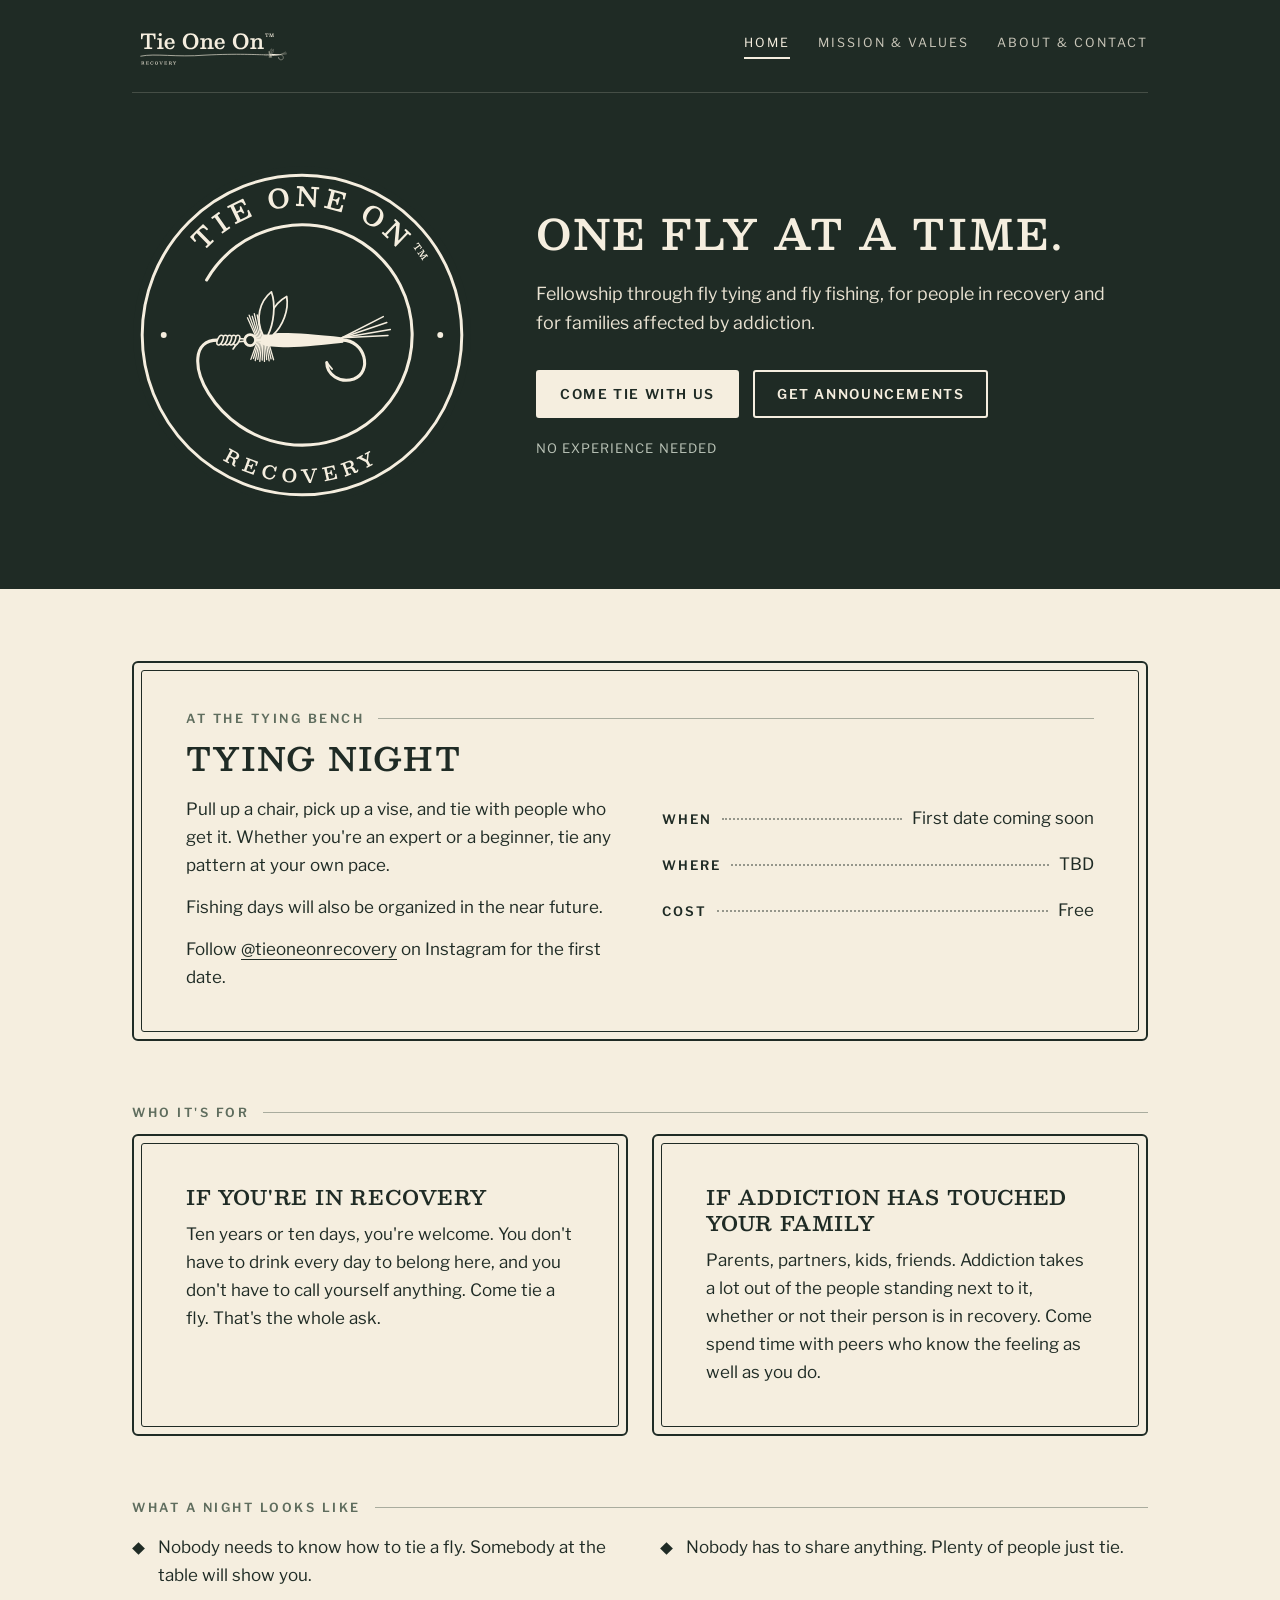
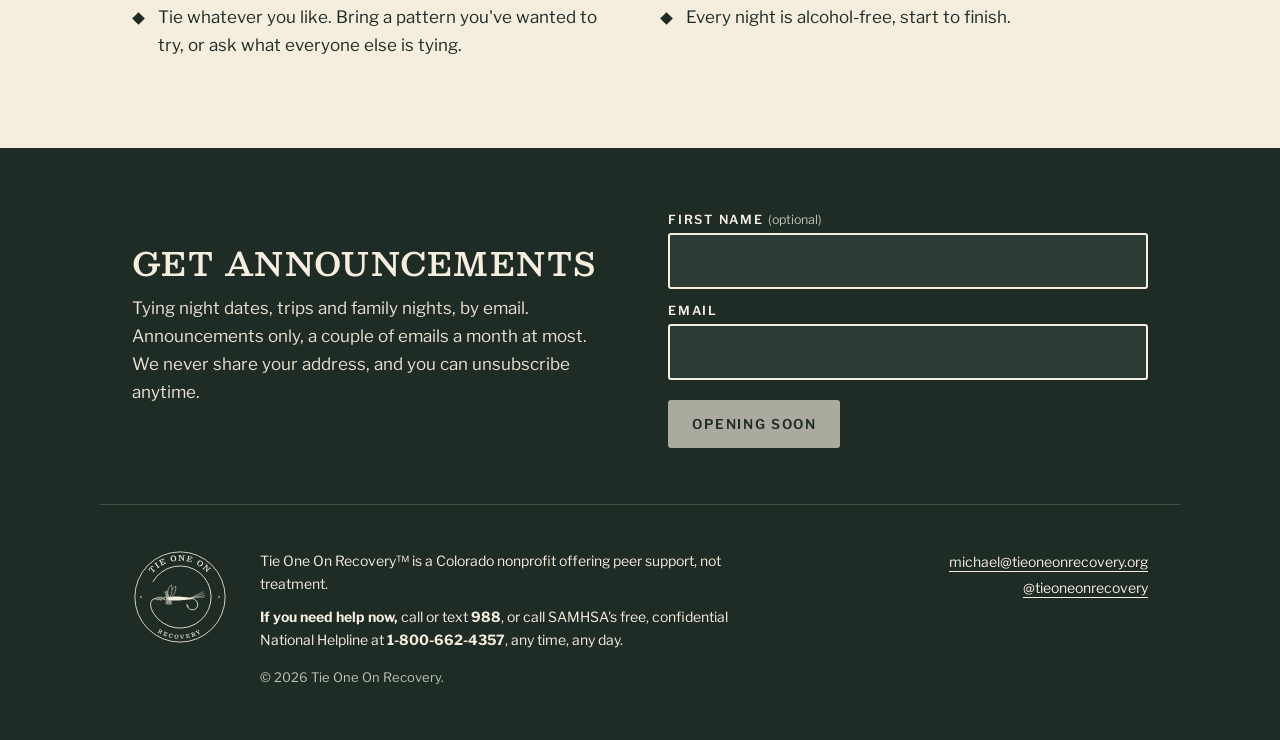
==== index.html @ 90ce8d32 "Tie One On Recovery website: home, mission and values, about and contact Static site, no build step." ====
<!DOCTYPE html>
<html lang="en">
<head>
<meta charset="utf-8">
<meta name="viewport" content="width=device-width, initial-scale=1">
<title>Tie One On Recovery</title>
<meta name="description" content="Free fly-tying nights for people in recovery and for families affected by addiction. A Colorado nonprofit.">
<meta property="og:title" content="Tie One On Recovery">
<meta property="og:description" content="Free fly-tying nights for people in recovery and for families affected by addiction. A Colorado nonprofit.">
<meta property="og:image" content="https://tieoneonrecovery.org/assets/link-preview.png">
<meta property="og:url" content="https://tieoneonrecovery.org/">
<meta property="og:type" content="website">
<link rel="icon" href="favicon.svg" type="image/svg+xml">
<link rel="icon" href="favicon.ico" sizes="48x48">
<link rel="apple-touch-icon" href="apple-touch-icon.png">
<link rel="stylesheet" href="styles.css">
</head>
<body>
<a class="skip" href="#main">Skip to content</a>
<div class="band">
  <div class="wrap">
    <header class="top">
      <a href="index.html" aria-label="Tie One On Recovery, home"><svg class="logo" xmlns="http://www.w3.org/2000/svg" viewBox="0 0 476 142" role="img" aria-label="Tie One On Recovery"><defs><mask id="ko1" maskUnits="userSpaceOnUse" x="-2000" y="-2000" width="6000" height="6000"><rect x="-2000" y="-2000" width="6000" height="6000" fill="#fff"/><g transform="translate(404.93,97) scale(0.44)"><path d="M15,-4 C13,-18 20,-31 31,-37 C33,-26 28,-12 19,-4 Z" fill="#000" stroke="none" stroke-width="1.5" stroke-linejoin="round"/></g></mask><mask id="ko2" maskUnits="userSpaceOnUse" x="-2000" y="-2000" width="6000" height="6000"><rect x="-2000" y="-2000" width="6000" height="6000" fill="#fff"/><g transform="translate(404.93,97) scale(0.44)"><path d="M11,-4 C4,-18 8,-33 18,-41 C22,-30 20,-14 15,-4 Z" fill="#000" stroke="none" stroke-width="1.5" stroke-linejoin="round"/></g></mask><mask id="ko3" maskUnits="userSpaceOnUse" x="-2000" y="-2000" width="6000" height="6000"><rect x="-2000" y="-2000" width="6000" height="6000" fill="#fff"/><g transform="translate(404.93,97) scale(0.44) rotate(24 -11.5 0)"><ellipse cx="-11.5" cy="0" rx="2.15" ry="4.4" fill="#000" stroke="none" stroke-width="1.35"/></g></mask><mask id="ko4" maskUnits="userSpaceOnUse" x="-2000" y="-2000" width="6000" height="6000"><rect x="-2000" y="-2000" width="6000" height="6000" fill="#fff"/><g transform="translate(404.93,97) scale(0.44) rotate(24 -15 0)"><ellipse cx="-15" cy="0" rx="2.15" ry="4.4" fill="#000" stroke="none" stroke-width="1.35"/></g></mask><mask id="ko5" maskUnits="userSpaceOnUse" x="-2000" y="-2000" width="6000" height="6000"><rect x="-2000" y="-2000" width="6000" height="6000" fill="#fff"/><g transform="translate(404.93,97) scale(0.44) rotate(24 -18.5 0)"><ellipse cx="-18.5" cy="0" rx="2.15" ry="4.4" fill="#000" stroke="none" stroke-width="1.35"/></g></mask><mask id="ko6" maskUnits="userSpaceOnUse" x="-2000" y="-2000" width="6000" height="6000"><rect x="-2000" y="-2000" width="6000" height="6000" fill="#fff"/><g transform="translate(404.93,97) scale(0.44) rotate(24 -22 0)"><ellipse cx="-22" cy="0" rx="2.15" ry="4.4" fill="#000" stroke="none" stroke-width="1.35"/></g></mask><mask id="ko7" maskUnits="userSpaceOnUse" x="-2000" y="-2000" width="6000" height="6000"><rect x="-2000" y="-2000" width="6000" height="6000" fill="#fff"/><g transform="translate(404.93,97) scale(0.44) rotate(24 -25.5 0)"><ellipse cx="-25.5" cy="0" rx="2.15" ry="4.4" fill="#000" stroke="none" stroke-width="1.35"/></g></mask></defs><g mask="url(#ko7)"><g mask="url(#ko6)"><g mask="url(#ko5)"><g mask="url(#ko4)"><g mask="url(#ko3)"><g mask="url(#ko2)"><g mask="url(#ko1)"><path d="M36.297333333333334 78.65066666666667Q36.297333333333334 79.57066666666667 36.57333333333334 79.78533333333334Q36.849333333333334 80.0 37.769333333333336 80.0H58.132Q59.02133333333333 80.0 59.45066666666666 79.78533333333334Q59.879999999999995 79.57066666666667 59.879999999999995 78.58933333333333V76.71866666666666Q59.879999999999995 75.768 59.64999999999999 75.46133333333333Q59.419999999999995 75.15466666666667 58.46933333333333 75.15466666666667H53.86933333333333Q52.64266666666666 75.15466666666667 52.36666666666666 74.80199999999999Q52.090666666666664 74.44933333333333 52.090666666666664 73.19200000000001V39.85733333333334Q52.090666666666664 39.06 52.30533333333333 38.79933333333334Q52.519999999999996 38.53866666666667 53.256 38.53866666666667H55.556Q59.266666666666666 38.53866666666667 61.336666666666666 39.489333333333335Q63.406666666666666 40.440000000000005 64.28066666666666 42.77066666666667Q65.15466666666666 45.101333333333336 65.24666666666667 49.24133333333333Q65.27733333333333 50.06933333333333 65.47666666666666 50.406666666666666Q65.67599999999999 50.744 66.62666666666667 50.744H68.22133333333333Q69.08 50.744 69.34066666666666 50.56Q69.60133333333333 50.376000000000005 69.60133333333333 49.548V35.44133333333333Q69.60133333333333 34.552 69.40199999999999 34.275999999999996Q69.20266666666666 34.0 68.344 34.0H27.986666666666665Q26.974666666666668 34.0 26.775333333333336 34.30666666666667Q26.576 34.61333333333334 26.576 35.656000000000006V49.272000000000006Q26.576 50.008 26.775333333333336 50.376000000000005Q26.974666666666668 50.744 27.772 50.744H29.489333333333335Q30.409333333333333 50.744 30.654666666666664 50.452666666666666Q30.9 50.16133333333333 30.930666666666667 49.333333333333336Q31.022666666666666 45.16266666666667 31.881333333333334 42.81666666666666Q32.74 40.470666666666666 34.81 39.504666666666665Q36.879999999999995 38.53866666666667 40.590666666666664 38.53866666666667H42.82933333333333Q43.596000000000004 38.53866666666667 43.84133333333334 38.79933333333334Q44.086666666666666 39.06 44.086666666666666 39.85733333333334V73.376Q44.086666666666666 74.54133333333333 43.78 74.848Q43.47333333333333 75.15466666666667 42.33866666666667 75.15466666666667H37.616Q36.879999999999995 75.15466666666667 36.58866666666667 75.36933333333334Q36.297333333333334 75.584 36.297333333333334 76.38133333333333ZM78.80133333333333 37.25066666666667Q78.80133333333333 39.244 80.212 40.501333333333335Q81.62266666666667 41.75866666666667 83.58533333333334 41.75866666666667Q85.57866666666666 41.75866666666667 86.974 40.501333333333335Q88.36933333333334 39.244 88.36933333333334 37.25066666666667Q88.36933333333334 35.22666666666667 86.974 33.98466666666667Q85.57866666666666 32.74266666666667 83.58533333333334 32.74266666666667Q81.62266666666667 32.74266666666667 80.212 33.98466666666667Q78.80133333333333 35.22666666666667 78.80133333333333 37.25066666666667ZM79.35333333333334 52.400000000000006Q80.028 52.400000000000006 80.028 53.16666666666667V74.90933333333334Q80.028 75.4 79.92066666666668 75.55333333333334Q79.81333333333333 75.70666666666666 79.292 75.70666666666666H75.45866666666667Q74.90666666666667 75.70666666666666 74.70733333333334 75.86Q74.50800000000001 76.01333333333334 74.50800000000001 76.62666666666667V79.264Q74.50800000000001 79.75466666666667 74.70733333333334 79.87733333333333Q74.90666666666667 80.0 75.39733333333334 80.0H92.50933333333333Q93.03066666666666 80.0 93.15333333333334 79.84666666666666Q93.27600000000001 79.69333333333333 93.27600000000001 79.20266666666667V76.35066666666667Q93.27600000000001 75.89066666666666 93.12266666666667 75.79866666666666Q92.96933333333334 75.70666666666666 92.50933333333333 75.70666666666666H88.4Q88.00133333333333 75.70666666666666 87.87866666666667 75.538Q87.756 75.36933333333333 87.756 74.97066666666667V48.75066666666667Q87.756 48.321333333333335 87.63333333333333 48.214Q87.51066666666667 48.10666666666667 87.112 48.10666666666667H75.30533333333334Q74.50800000000001 48.10666666666667 74.50800000000001 48.93466666666667V51.69466666666666Q74.50800000000001 52.15466666666667 74.63066666666667 52.27733333333334Q74.75333333333333 52.400000000000006 75.21333333333334 52.400000000000006ZM96.18933333333332 64.66666666666667Q96.18933333333332 68.96000000000001 97.93733333333333 72.64Q99.68533333333333 76.32 103.13533333333334 78.55866666666665Q106.58533333333332 80.79733333333333 111.67599999999999 80.79733333333333Q115.57066666666665 80.79733333333333 118.46866666666665 79.50933333333333Q121.36666666666666 78.22133333333333 123.268 75.82933333333332Q125.16933333333333 73.43733333333333 126.05866666666665 70.064Q126.15066666666667 69.696 126.01266666666666 69.54266666666666Q125.87466666666666 69.38933333333333 125.35333333333332 69.38933333333333H122.16399999999999Q121.67333333333332 69.38933333333333 121.53533333333331 69.58866666666665Q121.39733333333332 69.788 121.244 70.12533333333333Q120.07866666666666 73.19200000000001 117.94733333333332 75.00133333333333Q115.81599999999999 76.81066666666666 112.59599999999999 76.81066666666666Q109.744 76.81066666666666 107.996 75.24666666666667Q106.24799999999999 73.68266666666666 105.466 71.122Q104.684 68.56133333333334 104.62266666666666 65.52533333333334Q104.62266666666666 65.004 104.80666666666666 64.82Q104.99066666666666 64.636 105.54266666666666 64.636H125.29199999999999Q125.93599999999999 64.636 126.15066666666667 64.46733333333333Q126.36533333333333 64.29866666666666 126.36533333333333 63.65466666666667Q126.36533333333333 61.53866666666667 125.96666666666665 59.254000000000005Q125.56799999999998 56.96933333333334 124.63266666666665 54.85333333333334Q123.69733333333332 52.73733333333334 122.05666666666666 51.02Q120.416 49.30266666666667 117.978 48.306Q115.53999999999999 47.309333333333335 112.10533333333333 47.309333333333335Q106.8 47.309333333333335 103.258 49.60933333333334Q99.716 51.909333333333336 97.95266666666666 55.83466666666667Q96.18933333333332 59.760000000000005 96.18933333333332 64.66666666666667ZM105.604 60.894666666666666Q104.96 60.894666666666666 104.83733333333333 60.726Q104.71466666666666 60.55733333333333 104.74533333333332 60.00533333333333Q104.80666666666666 57.797333333333334 105.60399999999998 55.742666666666665Q106.40133333333333 53.688 107.996 52.354Q109.59066666666666 51.02 111.98266666666666 51.02Q113.60799999999999 51.02 114.77333333333333 51.909333333333336Q115.93866666666666 52.79866666666667 116.70533333333333 54.224666666666664Q117.472 55.650666666666666 117.84 57.245333333333335Q118.208 58.84 118.23866666666666 60.312Q118.26933333333332 60.71066666666667 118.13133333333332 60.80266666666667Q117.99333333333333 60.894666666666666 117.38 60.894666666666666ZM150.25466666666665 57.0Q150.25466666666665 62.029333333333334 151.84933333333333 66.35333333333334Q153.444 70.67733333333334 156.43399999999997 73.928Q159.42399999999998 77.17866666666667 163.73266666666666 78.988Q168.0413333333333 80.79733333333333 173.43866666666665 80.79733333333333Q178.62133333333333 80.79733333333333 182.86866666666666 78.988Q187.11599999999999 77.17866666666667 190.19799999999998 73.928Q193.27999999999997 70.67733333333334 194.9513333333333 66.35333333333334Q196.62266666666665 62.029333333333334 196.62266666666665 57.0Q196.62266666666665 51.97066666666667 195.02799999999996 47.646666666666675Q193.4333333333333 43.32266666666667 190.428 40.072Q187.42266666666666 36.821333333333335 183.1293333333333 35.012Q178.83599999999998 33.20266666666667 173.43866666666665 33.20266666666667Q168.0413333333333 33.20266666666667 163.73266666666666 35.012Q159.42399999999998 36.821333333333335 156.43399999999997 40.072Q153.444 43.32266666666667 151.84933333333333 47.646666666666675Q150.25466666666665 51.97066666666667 150.25466666666665 57.0ZM159.97599999999997 57.0Q159.97599999999997 52.92133333333334 160.74266666666665 49.44066666666667Q161.5093333333333 45.96 163.11933333333332 43.32266666666666Q164.7293333333333 40.68533333333333 167.28999999999996 39.21333333333334Q169.85066666666665 37.74133333333334 173.43866666666665 37.74133333333334Q177.02666666666664 37.74133333333334 179.5873333333333 39.21333333333334Q182.14799999999997 40.68533333333333 183.75799999999998 43.32266666666666Q185.36799999999997 45.96 186.13466666666665 49.44066666666667Q186.9013333333333 52.92133333333334 186.9013333333333 57.0Q186.9013333333333 61.048 186.22666666666663 64.54400000000001Q185.55199999999996 68.04 183.98799999999997 70.67733333333334Q182.42399999999998 73.31466666666667 179.83266666666663 74.78666666666666Q177.2413333333333 76.25866666666667 173.43866666666665 76.25866666666667Q169.85066666666665 76.25866666666667 167.28999999999996 74.78666666666666Q164.7293333333333 73.31466666666667 163.11933333333332 70.67733333333334Q161.5093333333333 68.04 160.74266666666665 64.54400000000001Q159.97599999999997 61.048 159.97599999999997 57.0ZM206.43599999999998 52.400000000000006Q206.9573333333333 52.400000000000006 207.17199999999997 52.538000000000004Q207.38666666666666 52.676 207.38666666666666 53.19733333333333V74.72533333333334Q207.38666666666666 75.4 207.1413333333333 75.55333333333334Q206.896 75.70666666666666 206.19066666666666 75.70666666666666H203.00133333333332Q202.35733333333332 75.70666666666666 202.11199999999997 75.89066666666668Q201.86666666666665 76.07466666666667 201.86666666666665 76.78V78.92666666666666Q201.86666666666665 79.57066666666667 202.00466666666665 79.78533333333334Q202.14266666666666 80.0 202.75599999999997 80.0H218.82533333333333Q219.408 80.0 219.63799999999998 79.816Q219.868 79.632 219.868 79.01866666666666V76.78Q219.868 76.07466666666667 219.63799999999998 75.89066666666668Q219.408 75.70666666666666 218.76399999999998 75.70666666666666H216.34133333333332Q215.6053333333333 75.70666666666666 215.34466666666663 75.43066666666667Q215.08399999999997 75.15466666666667 215.08399999999997 74.48V62.64266666666667Q215.08399999999997 59.484 216.188 57.06133333333334Q217.29199999999997 54.638666666666666 219.224 53.274Q221.15599999999998 51.909333333333336 223.60933333333332 51.909333333333336Q226.18533333333332 51.909333333333336 227.36599999999999 53.458Q228.54666666666665 55.00666666666667 228.54666666666665 58.13466666666667V74.51066666666667Q228.54666666666665 75.30799999999999 228.30133333333333 75.50733333333332Q228.05599999999998 75.70666666666666 227.28933333333333 75.70666666666666H224.59066666666666Q224.00799999999998 75.70666666666666 223.86999999999998 75.952Q223.73199999999997 76.19733333333333 223.73199999999997 76.74933333333334V78.92666666666666Q223.73199999999997 79.50933333333333 223.85466666666665 79.75466666666667Q223.97733333333332 80.0 224.59066666666666 80.0H240.56799999999998Q241.2733333333333 80.0 241.51866666666666 79.862Q241.76399999999998 79.724 241.76399999999998 79.04933333333334V76.688Q241.76399999999998 76.136 241.59533333333331 75.92133333333334Q241.42666666666665 75.70666666666666 240.87466666666666 75.70666666666666H237.47066666666666Q236.64266666666666 75.70666666666666 236.44333333333333 75.446Q236.24399999999997 75.18533333333333 236.24399999999997 74.35733333333333V57.368Q236.24399999999997 54.08666666666667 235.26266666666663 51.848000000000006Q234.28133333333332 49.60933333333334 232.012 48.45933333333333Q229.74266666666665 47.309333333333335 225.94 47.309333333333335Q221.98399999999998 47.309333333333335 219.53066666666666 48.919333333333334Q217.0773333333333 50.529333333333334 215.54399999999998 52.82933333333334Q215.11466666666666 53.38133333333333 214.9153333333333 53.366Q214.71599999999998 53.35066666666667 214.71599999999998 52.15466666666667V49.30266666666667Q214.71599999999998 48.72 214.42466666666667 48.413333333333334Q214.13333333333333 48.10666666666667 213.55066666666664 48.10666666666667H202.87866666666665Q202.35733333333332 48.10666666666667 202.11199999999997 48.306000000000004Q201.86666666666665 48.50533333333334 201.86666666666665 49.088V51.388000000000005Q201.86666666666665 51.97066666666667 202.01999999999998 52.18533333333334Q202.17333333333332 52.400000000000006 202.75599999999997 52.400000000000006ZM244.3093333333333 64.66666666666667Q244.3093333333333 68.96000000000001 246.0573333333333 72.64Q247.80533333333332 76.32 251.25533333333334 78.55866666666665Q254.70533333333333 80.79733333333333 259.796 80.79733333333333Q263.69066666666663 80.79733333333333 266.58866666666665 79.50933333333333Q269.4866666666667 78.22133333333333 271.38800000000003 75.82933333333332Q273.28933333333333 73.43733333333333 274.17866666666663 70.064Q274.27066666666667 69.696 274.13266666666664 69.54266666666666Q273.99466666666666 69.38933333333333 273.4733333333333 69.38933333333333H270.284Q269.7933333333333 69.38933333333333 269.6553333333333 69.58866666666665Q269.51733333333334 69.788 269.364 70.12533333333333Q268.19866666666667 73.19200000000001 266.0673333333333 75.00133333333333Q263.936 76.81066666666666 260.716 76.81066666666666Q257.864 76.81066666666666 256.116 75.24666666666667Q254.368 73.68266666666666 253.58599999999998 71.122Q252.80399999999997 68.56133333333334 252.74266666666665 65.52533333333334Q252.74266666666665 65.004 252.92666666666665 64.82Q253.11066666666665 64.636 253.66266666666664 64.636H273.412Q274.056 64.636 274.27066666666667 64.46733333333333Q274.4853333333333 64.29866666666666 274.4853333333333 63.65466666666667Q274.4853333333333 61.53866666666667 274.08666666666664 59.254000000000005Q273.688 56.96933333333334 272.75266666666664 54.85333333333334Q271.8173333333333 52.73733333333334 270.1766666666666 51.02Q268.536 49.30266666666667 266.09799999999996 48.306Q263.65999999999997 47.309333333333335 260.2253333333333 47.309333333333335Q254.92 47.309333333333335 251.378 49.60933333333334Q247.83599999999998 51.909333333333336 246.07266666666663 55.83466666666667Q244.3093333333333 59.760000000000005 244.3093333333333 64.66666666666667ZM253.724 60.894666666666666Q253.07999999999998 60.894666666666666 252.95733333333334 60.726Q252.83466666666666 60.55733333333333 252.86533333333333 60.00533333333333Q252.92666666666665 57.797333333333334 253.724 55.742666666666665Q254.5213333333333 53.688 256.116 52.354Q257.71066666666667 51.02 260.10266666666666 51.02Q261.728 51.02 262.8933333333333 51.909333333333336Q264.0586666666666 52.79866666666667 264.82533333333333 54.224666666666664Q265.592 55.650666666666666 265.96 57.245333333333335Q266.328 58.84 266.35866666666664 60.312Q266.3893333333333 60.71066666666667 266.2513333333333 60.80266666666667Q266.11333333333334 60.894666666666666 265.5 60.894666666666666ZM298.37466666666666 57.0Q298.37466666666666 62.029333333333334 299.96933333333334 66.35333333333334Q301.56399999999996 70.67733333333334 304.554 73.928Q307.544 77.17866666666667 311.85266666666666 78.988Q316.1613333333333 80.79733333333333 321.5586666666666 80.79733333333333Q326.74133333333333 80.79733333333333 330.98866666666663 78.988Q335.236 77.17866666666667 338.318 73.928Q341.4 70.67733333333334 343.0713333333333 66.35333333333334Q344.74266666666665 62.029333333333334 344.74266666666665 57.0Q344.74266666666665 51.97066666666667 343.14799999999997 47.646666666666675Q341.5533333333333 43.32266666666667 338.548 40.072Q335.54266666666666 36.821333333333335 331.2493333333333 35.012Q326.95599999999996 33.20266666666667 321.5586666666666 33.20266666666667Q316.1613333333333 33.20266666666667 311.85266666666666 35.012Q307.544 36.821333333333335 304.554 40.072Q301.56399999999996 43.32266666666667 299.96933333333334 47.646666666666675Q298.37466666666666 51.97066666666667 298.37466666666666 57.0ZM308.096 57.0Q308.096 52.92133333333334 308.86266666666666 49.44066666666667Q309.6293333333333 45.96 311.2393333333333 43.32266666666666Q312.84933333333333 40.68533333333333 315.40999999999997 39.21333333333334Q317.97066666666666 37.74133333333334 321.5586666666666 37.74133333333334Q325.14666666666665 37.74133333333334 327.7073333333333 39.21333333333334Q330.268 40.68533333333333 331.878 43.32266666666666Q333.488 45.96 334.25466666666665 49.44066666666667Q335.0213333333333 52.92133333333334 335.0213333333333 57.0Q335.0213333333333 61.048 334.34666666666664 64.54400000000001Q333.67199999999997 68.04 332.10799999999995 70.67733333333334Q330.544 73.31466666666667 327.9526666666667 74.78666666666666Q325.36133333333333 76.25866666666667 321.5586666666666 76.25866666666667Q317.97066666666666 76.25866666666667 315.40999999999997 74.78666666666666Q312.84933333333333 73.31466666666667 311.2393333333333 70.67733333333334Q309.6293333333333 68.04 308.86266666666666 64.54400000000001Q308.096 61.048 308.096 57.0ZM354.556 52.400000000000006Q355.07733333333334 52.400000000000006 355.29200000000003 52.538000000000004Q355.50666666666666 52.676 355.50666666666666 53.19733333333333V74.72533333333334Q355.50666666666666 75.4 355.2613333333333 75.55333333333334Q355.01599999999996 75.70666666666666 354.31066666666663 75.70666666666666H351.1213333333333Q350.4773333333333 75.70666666666666 350.23199999999997 75.89066666666668Q349.9866666666667 76.07466666666667 349.9866666666667 76.78V78.92666666666666Q349.9866666666667 79.57066666666667 350.12466666666666 79.78533333333334Q350.26266666666663 80.0 350.876 80.0H366.94533333333334Q367.52799999999996 80.0 367.758 79.816Q367.988 79.632 367.988 79.01866666666666V76.78Q367.988 76.07466666666667 367.758 75.89066666666668Q367.52799999999996 75.70666666666666 366.884 75.70666666666666H364.4613333333333Q363.7253333333333 75.70666666666666 363.46466666666663 75.43066666666667Q363.204 75.15466666666667 363.204 74.48V62.64266666666667Q363.204 59.484 364.308 57.06133333333334Q365.412 54.638666666666666 367.344 53.274Q369.276 51.909333333333336 371.72933333333333 51.909333333333336Q374.30533333333335 51.909333333333336 375.486 53.458Q376.66666666666663 55.00666666666667 376.66666666666663 58.13466666666667V74.51066666666667Q376.66666666666663 75.30799999999999 376.42133333333334 75.50733333333332Q376.176 75.70666666666666 375.40933333333334 75.70666666666666H372.71066666666667Q372.128 75.70666666666666 371.99 75.952Q371.852 76.19733333333333 371.852 76.74933333333334V78.92666666666666Q371.852 79.50933333333333 371.9746666666666 79.75466666666667Q372.0973333333333 80.0 372.71066666666667 80.0H388.688Q389.3933333333333 80.0 389.63866666666667 79.862Q389.884 79.724 389.884 79.04933333333334V76.688Q389.884 76.136 389.7153333333333 75.92133333333334Q389.5466666666666 75.70666666666666 388.99466666666666 75.70666666666666H385.59066666666666Q384.76266666666663 75.70666666666666 384.5633333333333 75.446Q384.364 75.18533333333333 384.364 74.35733333333333V57.368Q384.364 54.08666666666667 383.38266666666664 51.848000000000006Q382.4013333333333 49.60933333333334 380.13199999999995 48.45933333333333Q377.86266666666666 47.309333333333335 374.06 47.309333333333335Q370.104 47.309333333333335 367.65066666666667 48.919333333333334Q365.19733333333335 50.529333333333334 363.664 52.82933333333334Q363.23466666666667 53.38133333333333 363.03533333333337 53.366Q362.836 53.35066666666667 362.836 52.15466666666667V49.30266666666667Q362.836 48.72 362.54466666666667 48.413333333333334Q362.25333333333333 48.10666666666667 361.67066666666665 48.10666666666667H350.9986666666667Q350.4773333333333 48.10666666666667 350.23199999999997 48.306000000000004Q349.9866666666667 48.50533333333334 349.9866666666667 49.088V51.388000000000005Q349.9866666666667 51.97066666666667 350.14 52.18533333333334Q350.29333333333335 52.400000000000006 350.876 52.400000000000006Z" fill="#f5eedf"/><path d="M30.68 120.92773333333334Q30.483733333333333 120.92773333333334 30.4132 120.88786666666667Q30.342666666666666 120.848 30.342666666666666 120.63946666666666V117.98373333333333Q30.342666666666666 117.7936 30.397866666666665 117.75066666666666Q30.453066666666665 117.70773333333334 30.63093333333333 117.70773333333334H32.440266666666666Q32.88186666666667 117.70773333333334 33.25906666666667 117.88866666666667Q33.636266666666664 118.06960000000001 33.8724 118.43146666666667Q34.108533333333334 118.79333333333334 34.108533333333334 119.32693333333333Q34.108533333333334 119.86053333333334 33.8724 120.21626666666667Q33.636266666666664 120.572 33.25906666666667 120.74986666666666Q32.88186666666667 120.92773333333334 32.440266666666666 120.92773333333334ZM36.31653333333333 126.0Q36.4576 126.0 36.50666666666667 125.96013333333333Q36.555733333333336 125.92026666666666 36.555733333333336 125.76693333333333V125.30693333333333Q36.555733333333336 125.1536 36.50053333333334 125.12293333333332Q36.44533333333333 125.09226666666666 36.30426666666666 125.09226666666666H35.924Q35.641866666666665 125.09226666666666 35.5284 124.89906666666667Q35.41493333333333 124.70586666666667 35.38733333333333 124.38693333333333Q35.35973333333333 124.068 35.34133333333333 123.6816Q35.32293333333333 123.2952 35.23093333333333 122.90266666666666Q35.138933333333334 122.51013333333333 34.89666666666666 122.16973333333334Q34.654399999999995 121.82933333333334 34.176 121.60853333333333Q34.016533333333335 121.54106666666667 34.034933333333335 121.45519999999999Q34.053333333333335 121.36933333333333 34.21893333333333 121.32026666666667Q35.04693333333333 121.06266666666667 35.39346666666666 120.5352Q35.739999999999995 120.00773333333333 35.739999999999995 119.2656Q35.739999999999995 118.548 35.40266666666666 117.98986666666667Q35.065333333333335 117.43173333333334 34.33853333333333 117.11586666666668Q33.61173333333333 116.8 32.440266666666666 116.8H27.644Q27.509066666666666 116.8 27.46613333333333 116.846Q27.4232 116.892 27.4232 117.0392V117.49306666666666Q27.4232 117.6096 27.4784 117.65866666666668Q27.5336 117.70773333333334 27.650133333333333 117.70773333333334H28.557866666666666Q28.705066666666667 117.70773333333334 28.738799999999998 117.766Q28.77253333333333 117.82426666666667 28.77253333333333 117.96533333333333V124.804Q28.77253333333333 124.988 28.717333333333332 125.04013333333333Q28.662133333333333 125.09226666666666 28.465866666666667 125.09226666666666H27.7176Q27.527466666666665 125.09226666666666 27.47533333333333 125.13826666666667Q27.4232 125.18426666666667 27.4232 125.38053333333333V125.73013333333333Q27.4232 125.90186666666666 27.46613333333333 125.95093333333332Q27.509066666666666 126.0 27.668533333333333 126.0H31.366933333333332Q31.5448 126.0 31.6184 125.95400000000001Q31.692 125.908 31.692 125.71786666666667V125.3376Q31.692 125.18426666666667 31.6552 125.13826666666667Q31.6184 125.09226666666666 31.4712 125.09226666666666H30.600266666666666Q30.434666666666665 125.09226666666666 30.388666666666666 125.03399999999999Q30.342666666666666 124.97573333333334 30.342666666666666 124.8224V122.14213333333333Q30.342666666666666 121.93973333333334 30.404 121.906Q30.465333333333334 121.87226666666666 30.6616 121.87226666666666H32.1336Q32.73466666666667 121.87226666666666 33.0536 122.09613333333333Q33.37253333333333 122.32 33.516666666666666 122.68799999999999Q33.6608 123.056 33.70986666666667 123.49453333333332Q33.75893333333333 123.93306666666666 33.81106666666666 124.37466666666666Q33.8632 124.81626666666666 34.010400000000004 125.18426666666667Q34.1576 125.55226666666667 34.4888 125.77613333333333Q34.82 126.0 35.43333333333333 126.0ZM42.051199999999994 117.70773333333334Q42.23519999999999 117.70773333333334 42.29039999999999 117.74146666666667Q42.3456 117.7752 42.3456 117.9592V124.77333333333334Q42.3456 124.988 42.29653333333333 125.04013333333333Q42.24746666666666 125.09226666666666 42.026666666666664 125.09226666666666H41.21706666666666Q41.08826666666666 125.09226666666666 41.04226666666666 125.1168Q40.99626666666666 125.14133333333334 40.99626666666666 125.27013333333333V125.7792Q40.99626666666666 125.93866666666666 41.054533333333325 125.96933333333334Q41.11279999999999 126.0 41.25386666666666 126.0H49.16586666666666Q49.306933333333326 126.0 49.34373333333333 125.9632Q49.38053333333333 125.9264 49.38053333333333 125.78533333333333V122.88426666666666Q49.38053333333333 122.7432 49.331466666666664 122.7064Q49.282399999999996 122.6696 49.14133333333333 122.6696H48.71813333333333Q48.60159999999999 122.6696 48.56786666666666 122.71253333333334Q48.53413333333333 122.75546666666666 48.53413333333333 122.90266666666666Q48.52186666666666 123.74293333333334 48.340933333333325 124.22133333333333Q48.16 124.69973333333333 47.72146666666666 124.89599999999999Q47.282933333333325 125.09226666666666 46.47946666666666 125.09226666666666H44.20399999999999Q44.01386666666666 125.09226666666666 43.9648 125.0524Q43.91573333333333 125.01253333333334 43.91573333333333 124.82853333333334V121.90293333333334Q43.91573333333333 121.7312 43.96173333333333 121.66986666666666Q44.00773333333333 121.60853333333333 44.16106666666666 121.60853333333333H44.78666666666666Q45.22213333333333 121.60853333333333 45.5104 121.77413333333334Q45.79866666666666 121.93973333333334 45.95813333333333 122.2188Q46.117599999999996 122.49786666666667 46.154399999999995 122.84133333333334Q46.172799999999995 122.9824 46.21573333333333 123.0284Q46.25866666666666 123.0744 46.34453333333333 123.0744H46.65733333333333Q46.798399999999994 123.0744 46.83213333333333 123.02533333333332Q46.86586666666666 122.97626666666666 46.86586666666666 122.82293333333334V119.73786666666666Q46.86586666666666 119.60906666666666 46.822933333333324 119.5692Q46.779999999999994 119.52933333333334 46.651199999999996 119.52933333333334H46.33839999999999Q46.234133333333325 119.52933333333334 46.20346666666666 119.57533333333333Q46.172799999999995 119.62133333333334 46.160533333333326 119.744Q46.11146666666666 120.2592 45.78026666666666 120.59653333333333Q45.44906666666666 120.93386666666666 44.77439999999999 120.93386666666666H44.130399999999995Q43.9832 120.93386666666666 43.949466666666666 120.8664Q43.91573333333333 120.79893333333334 43.91573333333333 120.63946666666666V117.9776Q43.91573333333333 117.79973333333334 43.97706666666666 117.75373333333334Q44.038399999999996 117.70773333333334 44.20399999999999 117.70773333333334H46.60213333333333Q47.282933333333325 117.70773333333334 47.66933333333333 117.88560000000001Q48.05573333333333 118.06346666666667 48.224399999999996 118.4836Q48.39306666666666 118.90373333333334 48.41146666666666 119.62133333333334Q48.41759999999999 119.73786666666666 48.44519999999999 119.79613333333333Q48.47279999999999 119.8544 48.60773333333333 119.8544H49.06773333333333Q49.23333333333333 119.8544 49.245599999999996 119.81146666666666Q49.25786666666666 119.76853333333334 49.25786666666666 119.6152V117.09440000000001Q49.25786666666666 116.892 49.20266666666666 116.846Q49.14746666666666 116.8 48.94506666666666 116.8H41.23546666666666Q41.08826666666666 116.8 41.04226666666666 116.84293333333333Q40.99626666666666 116.88586666666667 40.99626666666666 117.04533333333333V117.43786666666666Q40.99626666666666 117.5912 41.03306666666666 117.64946666666667Q41.06986666666666 117.70773333333334 41.22933333333333 117.70773333333334ZM54.28106666666666 121.4Q54.28106666666666 122.4488 54.618399999999994 123.31973333333335Q54.95573333333333 124.19066666666667 55.578266666666664 124.82546666666667Q56.200799999999994 125.46026666666667 57.05333333333333 125.80680000000001Q57.90586666666666 126.15333333333334 58.93013333333332 126.15333333333334Q60.19359999999999 126.15333333333334 61.09519999999999 125.678Q61.99679999999999 125.20266666666667 62.51199999999999 124.3808Q63.02719999999999 123.55893333333333 63.113066666666654 122.51626666666667Q63.12533333333332 122.4304 63.088533333333324 122.40586666666667Q63.051733333333324 122.38133333333333 62.941333333333326 122.38133333333333H62.32799999999999Q62.22986666666666 122.38133333333333 62.19306666666666 122.41813333333333Q62.15626666666666 122.45493333333333 62.13786666666666 122.55306666666667Q62.045866666666655 123.24613333333333 61.65946666666666 123.85333333333332Q61.27306666666666 124.46053333333333 60.62293333333332 124.83466666666666Q59.97279999999999 125.2088 59.08346666666666 125.2088Q58.10213333333333 125.2088 57.43973333333332 124.71813333333333Q56.777333333333324 124.22746666666667 56.44306666666666 123.36573333333334Q56.108799999999995 122.504 56.108799999999995 121.4Q56.108799999999995 120.296 56.46453333333333 119.42813333333334Q56.82026666666666 118.56026666666666 57.50106666666666 118.0604Q58.18186666666666 117.56053333333334 59.14479999999999 117.56053333333334Q59.942133333333324 117.56053333333334 60.53399999999999 117.87946666666667Q61.12586666666666 118.1984 61.49386666666666 118.71360000000001Q61.86186666666666 119.2288 61.972266666666656 119.81146666666666Q61.99679999999999 119.928 62.01826666666666 119.97093333333333Q62.039733333333324 120.01386666666667 62.18079999999999 120.01386666666667H62.77573333333333Q62.898399999999995 120.01386666666667 62.935199999999995 119.98013333333333Q62.971999999999994 119.9464 62.971999999999994 119.82986666666667V116.9104Q62.971999999999994 116.8 62.94746666666666 116.76933333333332Q62.922933333333326 116.73866666666666 62.80639999999999 116.73866666666666H62.35253333333333Q62.24826666666666 116.73866666666666 62.22373333333333 116.76013333333333Q62.19919999999999 116.7816 62.16853333333333 116.8552L61.923199999999994 117.5912Q61.849599999999995 117.76906666666667 61.794399999999996 117.78133333333334Q61.73919999999999 117.7936 61.62266666666666 117.6832Q61.17493333333333 117.23546666666667 60.53093333333332 116.94106666666667Q59.886933333333324 116.64666666666668 59.05279999999999 116.64666666666668Q58.07759999999999 116.64666666666668 57.215866666666656 117.00240000000001Q56.35413333333332 117.35813333333334 55.691733333333325 117.99906666666666Q55.02933333333333 118.64 54.655199999999994 119.50786666666667Q54.28106666666666 120.37573333333333 54.28106666666666 121.4ZM67.89093333333334 121.4Q67.89093333333334 122.40586666666667 68.20373333333333 123.2676Q68.51653333333334 124.12933333333334 69.11146666666667 124.77946666666666Q69.7064 125.4296 70.55893333333333 125.79146666666666Q71.41146666666667 126.15333333333334 72.47866666666667 126.15333333333334Q73.50293333333333 126.15333333333334 74.34626666666666 125.79146666666666Q75.1896 125.4296 75.79986666666667 124.77946666666666Q76.41013333333333 124.12933333333334 76.73826666666668 123.2676Q77.0664 122.40586666666667 77.0664 121.4Q77.0664 120.39413333333333 76.7536 119.5324Q76.4408 118.67066666666666 75.84586666666667 118.02053333333333Q75.25093333333334 117.3704 74.39840000000001 117.00853333333333Q73.54586666666667 116.64666666666668 72.47866666666667 116.64666666666668Q71.41146666666667 116.64666666666668 70.55893333333333 117.00853333333333Q69.7064 117.3704 69.11146666666667 118.02053333333333Q68.51653333333334 118.67066666666666 68.20373333333333 119.5324Q67.89093333333334 120.39413333333333 67.89093333333334 121.4ZM69.71866666666666 121.4Q69.71866666666666 120.58426666666666 69.87506666666667 119.87586666666667Q70.03146666666667 119.16746666666667 70.36266666666667 118.6308Q70.69386666666666 118.09413333333333 71.21826666666666 117.7936Q71.74266666666666 117.49306666666666 72.47866666666667 117.49306666666666Q73.21466666666667 117.49306666666666 73.73906666666667 117.7936Q74.26346666666667 118.09413333333333 74.5916 118.6308Q74.91973333333334 119.16746666666667 75.07920000000001 119.87586666666667Q75.23866666666667 120.58426666666666 75.23866666666667 121.4Q75.23866666666667 122.2096 75.0976 122.92106666666666Q74.95653333333334 123.63253333333333 74.6376 124.16919999999999Q74.31866666666667 124.70586666666667 73.78813333333333 125.0064Q73.2576 125.30693333333333 72.47866666666667 125.30693333333333Q71.74266666666666 125.30693333333333 71.21826666666666 125.0064Q70.69386666666666 124.70586666666667 70.36266666666667 124.16919999999999Q70.03146666666667 123.63253333333333 69.87506666666667 122.92106666666666Q69.71866666666666 122.2096 69.71866666666666 121.4ZM86.6344 123.7184Q86.52399999999999 123.98213333333334 86.44733333333332 124.08333333333334Q86.37066666666666 124.18453333333333 86.3032 124.14466666666667Q86.23573333333333 124.1048 86.15599999999999 123.93613333333333Q86.07626666666665 123.76746666666666 85.95973333333333 123.48533333333333L83.764 118.00826666666667Q83.70266666666666 117.84266666666667 83.73946666666666 117.77520000000001Q83.77626666666666 117.70773333333334 84.02159999999999 117.70773333333334H84.70853333333332Q84.89866666666666 117.70773333333334 84.94773333333333 117.65559999999999Q84.9968 117.60346666666666 84.9968 117.4072V117.09440000000001Q84.9968 116.91653333333333 84.96 116.85826666666667Q84.9232 116.8 84.7576 116.8H80.7464Q80.5808 116.8 80.53479999999999 116.84293333333333Q80.4888 116.88586666666667 80.4888 117.05146666666667V117.43786666666666Q80.4888 117.5912 80.52253333333333 117.64946666666667Q80.55626666666666 117.70773333333334 80.7096 117.70773333333334H81.61733333333332Q81.81973333333333 117.70773333333334 81.86573333333334 117.74146666666667Q81.91173333333333 117.7752 81.96693333333333 117.91626666666667L85.33413333333333 125.9264Q85.39546666666666 126.0736 85.47213333333332 126.1288Q85.54879999999999 126.184 85.7696 126.184H86.27253333333333Q86.41359999999999 126.184 86.48106666666666 126.15026666666667Q86.54853333333332 126.11653333333334 86.58533333333332 126.05213333333333Q86.62213333333332 125.98773333333334 86.65279999999998 125.89573333333334L89.9648 117.98373333333333Q90.02613333333332 117.83653333333334 90.09359999999998 117.77213333333333Q90.16106666666666 117.70773333333334 90.37573333333333 117.70773333333334H91.13013333333332Q91.25893333333332 117.70773333333334 91.29266666666666 117.65559999999999Q91.32639999999999 117.60346666666666 91.32639999999999 117.4808V117.05146666666667Q91.32639999999999 116.89813333333333 91.28346666666667 116.84906666666666Q91.24053333333333 116.8 91.09333333333332 116.8H87.9592Q87.81813333333332 116.8 87.78133333333332 116.846Q87.74453333333332 116.892 87.74453333333332 117.0392V117.4992Q87.74453333333332 117.63413333333334 87.79053333333331 117.67093333333334Q87.83653333333332 117.70773333333334 87.98373333333332 117.70773333333334H88.72586666666666Q88.98346666666666 117.70773333333334 89.03559999999999 117.7568Q89.08773333333332 117.80586666666667 89.01413333333332 117.9776ZM96.46613333333333 117.70773333333334Q96.65013333333333 117.70773333333334 96.70533333333333 117.74146666666667Q96.76053333333333 117.7752 96.76053333333333 117.9592V124.77333333333334Q96.76053333333333 124.988 96.71146666666667 125.04013333333333Q96.6624 125.09226666666666 96.4416 125.09226666666666H95.632Q95.50319999999999 125.09226666666666 95.4572 125.1168Q95.4112 125.14133333333334 95.4112 125.27013333333333V125.7792Q95.4112 125.93866666666666 95.46946666666666 125.96933333333334Q95.52773333333333 126.0 95.6688 126.0H103.5808Q103.72186666666667 126.0 103.75866666666667 125.9632Q103.79546666666667 125.9264 103.79546666666667 125.78533333333333V122.88426666666666Q103.79546666666667 122.7432 103.7464 122.7064Q103.69733333333333 122.6696 103.55626666666666 122.6696H103.13306666666666Q103.01653333333333 122.6696 102.9828 122.71253333333334Q102.94906666666667 122.75546666666666 102.94906666666667 122.90266666666666Q102.9368 123.74293333333334 102.75586666666666 124.22133333333333Q102.57493333333333 124.69973333333333 102.13640000000001 124.89599999999999Q101.69786666666667 125.09226666666666 100.8944 125.09226666666666H98.61893333333333Q98.4288 125.09226666666666 98.37973333333333 125.0524Q98.33066666666667 125.01253333333334 98.33066666666667 124.82853333333334V121.90293333333334Q98.33066666666667 121.7312 98.37666666666667 121.66986666666666Q98.42266666666667 121.60853333333333 98.576 121.60853333333333H99.2016Q99.63706666666667 121.60853333333333 99.92533333333333 121.77413333333334Q100.2136 121.93973333333334 100.37306666666666 122.2188Q100.53253333333333 122.49786666666667 100.56933333333333 122.84133333333334Q100.58773333333333 122.9824 100.63066666666666 123.0284Q100.6736 123.0744 100.75946666666667 123.0744H101.07226666666666Q101.21333333333334 123.0744 101.24706666666667 123.02533333333332Q101.2808 122.97626666666666 101.2808 122.82293333333334V119.73786666666666Q101.2808 119.60906666666666 101.23786666666666 119.5692Q101.19493333333334 119.52933333333334 101.06613333333333 119.52933333333334H100.75333333333333Q100.64906666666667 119.52933333333334 100.61840000000001 119.57533333333333Q100.58773333333333 119.62133333333334 100.57546666666667 119.744Q100.5264 120.2592 100.1952 120.59653333333333Q99.864 120.93386666666666 99.18933333333334 120.93386666666666H98.54533333333333Q98.39813333333333 120.93386666666666 98.3644 120.8664Q98.33066666666667 120.79893333333334 98.33066666666667 120.63946666666666V117.9776Q98.33066666666667 117.79973333333334 98.392 117.75373333333334Q98.45333333333333 117.70773333333334 98.61893333333333 117.70773333333334H101.01706666666666Q101.69786666666667 117.70773333333334 102.08426666666666 117.88560000000001Q102.47066666666666 118.06346666666667 102.63933333333333 118.4836Q102.80799999999999 118.90373333333334 102.82639999999999 119.62133333333334Q102.83253333333333 119.73786666666666 102.86013333333332 119.79613333333333Q102.88773333333333 119.8544 103.02266666666667 119.8544H103.48266666666666Q103.64826666666667 119.8544 103.66053333333333 119.81146666666666Q103.6728 119.76853333333334 103.6728 119.6152V117.09440000000001Q103.6728 116.892 103.6176 116.846Q103.5624 116.8 103.36 116.8H95.6504Q95.50319999999999 116.8 95.4572 116.84293333333333Q95.4112 116.88586666666667 95.4112 117.04533333333333V117.43786666666666Q95.4112 117.5912 95.448 117.64946666666667Q95.48479999999999 117.70773333333334 95.64426666666667 117.70773333333334ZM118.38053333333332 124.804Q118.42346666666666 124.69973333333333 118.38973333333333 124.65373333333332Q118.356 124.60773333333333 118.2456 124.55253333333333L117.85919999999999 124.3624Q117.75493333333333 124.3072 117.71199999999999 124.344Q117.66906666666665 124.3808 117.61999999999999 124.4728Q117.49119999999999 124.75493333333333 117.3256 124.89599999999999Q117.16 125.03706666666666 116.99439999999998 125.03706666666666Q116.69386666666665 125.03706666666666 116.57426666666666 124.85306666666666Q116.45466666666665 124.66906666666667 116.43013333333332 124.36240000000001Q116.40559999999999 124.05573333333334 116.39946666666665 123.68466666666666Q116.39333333333332 123.3136 116.31973333333332 122.9272Q116.24613333333332 122.5408 116.04066666666665 122.20346666666667Q115.83519999999999 121.86613333333334 115.39973333333333 121.63306666666666Q115.1912 121.52266666666667 115.20653333333333 121.45519999999999Q115.22186666666666 121.38773333333333 115.40586666666665 121.3264Q116.2584 121.0504 116.59879999999998 120.51986666666667Q116.93919999999999 119.98933333333333 116.93919999999999 119.24106666666667Q116.93919999999999 118.548 116.60799999999999 117.99600000000001Q116.2768 117.444 115.54999999999998 117.122Q114.82319999999999 116.8 113.63946666666666 116.8H108.81866666666666Q108.68986666666666 116.8 108.65613333333332 116.84293333333333Q108.62239999999998 116.88586666666667 108.62239999999998 117.01466666666667V117.41946666666666Q108.62239999999998 117.5912 108.65613333333332 117.64946666666667Q108.68986666666666 117.70773333333334 108.85546666666666 117.70773333333334H109.66506666666666Q109.86133333333332 117.70773333333334 109.91653333333332 117.7568Q109.97173333333332 117.80586666666667 109.97173333333332 118.00213333333333V124.81626666666666Q109.97173333333332 125.0064 109.91653333333332 125.04933333333332Q109.86133333333332 125.09226666666666 109.66506666666666 125.09226666666666H108.85546666666666Q108.71439999999998 125.09226666666666 108.66839999999999 125.13213333333333Q108.62239999999998 125.172 108.62239999999998 125.3192V125.7976Q108.62239999999998 125.92026666666666 108.66533333333332 125.96013333333333Q108.70826666666666 126.0 108.83093333333332 126.0H112.65199999999999Q112.80533333333332 126.0 112.84826666666666 125.95706666666666Q112.89119999999998 125.91413333333334 112.89119999999998 125.7608V125.33146666666667Q112.89119999999998 125.18426666666667 112.85439999999998 125.13826666666667Q112.81759999999998 125.09226666666666 112.68266666666666 125.09226666666666H111.77493333333332Q111.63386666666666 125.09226666666666 111.58786666666666 125.05546666666666Q111.54186666666666 125.01866666666666 111.54186666666666 124.8776V122.18506666666667Q111.54186666666666 121.9888 111.57866666666666 121.93053333333333Q111.61546666666666 121.87226666666666 111.81173333333332 121.87226666666666H113.12426666666666Q113.74986666666666 121.87226666666666 114.07493333333332 122.10226666666667Q114.39999999999999 122.33226666666667 114.53799999999998 122.7156Q114.67599999999999 123.09893333333333 114.71586666666666 123.55586666666667Q114.75573333333332 124.0128 114.79866666666666 124.46666666666667Q114.84159999999999 124.92053333333334 114.97959999999999 125.30386666666666Q115.1176 125.6872 115.44879999999999 125.92026666666666Q115.77999999999999 126.15333333333334 116.41173333333333 126.15333333333334Q117.21519999999998 126.15333333333334 117.68133333333333 125.77000000000001Q118.14746666666666 125.38666666666667 118.38053333333332 124.804ZM111.83626666666666 120.92773333333334Q111.63386666666666 120.92773333333334 111.58786666666666 120.88173333333333Q111.54186666666666 120.83573333333334 111.54186666666666 120.63946666666666V117.996Q111.54186666666666 117.78746666666666 111.58173333333332 117.7476Q111.62159999999999 117.70773333333334 111.82399999999998 117.70773333333334H113.63946666666666Q114.08106666666666 117.70773333333334 114.45826666666666 117.88866666666667Q114.83546666666666 118.06960000000001 115.07159999999999 118.43146666666667Q115.30773333333332 118.79333333333334 115.30773333333332 119.32693333333333Q115.30773333333332 119.86053333333334 115.07159999999999 120.21626666666667Q114.83546666666666 120.572 114.45826666666666 120.74986666666666Q114.08106666666666 120.92773333333334 113.63946666666666 120.92773333333334ZM123.59386666666666 125.79146666666666Q123.59386666666666 125.93866666666666 123.65826666666666 125.96933333333334Q123.72266666666667 126.0 123.85146666666667 126.0H127.69706666666666Q127.85653333333333 126.0 127.92093333333332 125.9632Q127.98533333333333 125.9264 127.98533333333333 125.75466666666667V125.27626666666667Q127.98533333333333 125.15973333333334 127.94546666666666 125.126Q127.90559999999999 125.09226666666666 127.78293333333333 125.09226666666666H126.75866666666666Q126.57466666666666 125.09226666666666 126.544 125.05546666666666Q126.51333333333334 125.01866666666666 126.51333333333334 124.8408V122.36293333333333Q126.51333333333334 122.0808 126.56546666666667 121.96119999999999Q126.6176 121.8416 126.72186666666666 121.68826666666666L129.212 118.03893333333333Q129.32853333333333 117.8672 129.40213333333332 117.78746666666666Q129.47573333333332 117.70773333333334 129.77626666666666 117.70773333333334H130.32213333333334Q130.48773333333332 117.70773333333334 130.53986666666665 117.66786666666667Q130.59199999999998 117.628 130.59199999999998 117.46853333333334V117.04533333333333Q130.59199999999998 116.892 130.55519999999999 116.846Q130.51839999999999 116.8 130.3712 116.8H126.97946666666667Q126.81386666666666 116.8 126.77706666666666 116.84906666666666Q126.74026666666666 116.89813333333333 126.74026666666666 117.06986666666667V117.46853333333334Q126.74026666666666 117.62186666666666 126.7832 117.6648Q126.82613333333333 117.70773333333334 126.98559999999999 117.70773333333334H127.82586666666666Q128.11413333333334 117.70773333333334 128.16320000000002 117.74453333333334Q128.21226666666666 117.78133333333334 128.08346666666665 117.9776L126.20053333333333 120.80506666666666Q126.084 120.98293333333334 126.02266666666667 121.04733333333334Q125.96133333333333 121.11173333333333 125.90306666666666 121.05346666666667Q125.84479999999999 120.9952 125.72213333333333 120.81733333333334L123.80239999999999 117.96533333333333Q123.71039999999999 117.82426666666667 123.76253333333332 117.766Q123.81466666666667 117.70773333333334 124.05386666666666 117.70773333333334H124.82053333333333Q124.98613333333333 117.70773333333334 125.026 117.65866666666668Q125.06586666666666 117.6096 125.06586666666666 117.444V117.05146666666667Q125.06586666666666 116.88586666666667 125.01679999999999 116.84293333333333Q124.96773333333333 116.8 124.80826666666667 116.8H120.88293333333333Q120.71733333333333 116.8 120.6652 116.85213333333334Q120.61306666666667 116.90426666666667 120.61306666666667 117.08213333333333V117.51146666666666Q120.61306666666667 117.6464 120.65906666666666 117.67706666666666Q120.70506666666667 117.70773333333334 120.83386666666667 117.70773333333334H121.484Q121.74159999999999 117.70773333333334 121.81213333333332 117.75066666666666Q121.88266666666667 117.7936 121.97466666666666 117.9408L124.77146666666667 122.10533333333333Q124.87573333333333 122.25253333333333 124.90946666666666 122.39053333333334Q124.94319999999999 122.52853333333333 124.94319999999999 122.7984V124.84693333333334Q124.94319999999999 125.0064 124.90026666666665 125.04933333333332Q124.85733333333333 125.09226666666666 124.69173333333333 125.09226666666666H123.85759999999999Q123.69813333333333 125.09226666666666 123.64599999999999 125.13213333333333Q123.59386666666666 125.172 123.59386666666666 125.34986666666667Z" fill="#f5eedf"/><path d="M26,101 C70,92 130,105 216.01,98 C314.19,93 368.74,97 392.74,97" stroke="#f5eedf" stroke-width="1.9" fill="none" stroke-linecap="round"/><g transform="translate(404.93,97) scale(0.44)"><path d="M78,-2 L116,-15" stroke="#f5eedf" stroke-width="1.25" stroke-linecap="round"/></g><g transform="translate(404.93,97) scale(0.44)"><path d="M78,-2 L119,-9" stroke="#f5eedf" stroke-width="1.25" stroke-linecap="round"/></g><g transform="translate(404.93,97) scale(0.44)"><path d="M78,-2 L113,-20" stroke="#f5eedf" stroke-width="1.25" stroke-linecap="round"/></g><g transform="translate(404.93,97) scale(0.44)"><path d="M78,-2 L117,-4" stroke="#f5eedf" stroke-width="1.25" stroke-linecap="round"/></g><g transform="translate(404.93,97) scale(0.44)"><path d="M5,0 L78,0 C98,0 104,27 88,33 C76,37 65,29 65,19" stroke="#f5eedf" stroke-width="2.6" fill="none" stroke-linecap="round"/></g><g transform="translate(404.93,97) scale(0.44)"><path d="M65,19 L69.5,24.5" stroke="#f5eedf" stroke-width="1.6" stroke-linecap="round"/></g><g transform="translate(404.93,97) scale(0.44)"><path d="M10,-3.6 C14,-6.6 34,-7.4 79,-2.2 L79,2.2 C34,7.4 14,6.6 10,3.6 C8.6,2.4 8.6,-2.4 10,-3.6 Z" fill="#f5eedf"/></g><g transform="translate(404.93,97) scale(0.44)"><path d="M5.5,-1.5 L-2.28,-18.97" stroke="#f5eedf" stroke-width="1.1" stroke-linecap="round"/></g><g transform="translate(404.93,97) scale(0.44)"><path d="M6.45,-1.5 L-0.85,-21.16" stroke="#f5eedf" stroke-width="1.1" stroke-linecap="round"/></g><g transform="translate(404.93,97) scale(0.44)"><path d="M7.4,-1.5 L1.75,-20.29" stroke="#f5eedf" stroke-width="1.1" stroke-linecap="round"/></g><g transform="translate(404.93,97) scale(0.44)"><path d="M8.35,-1.5 L3.49,-22.42" stroke="#f5eedf" stroke-width="1.1" stroke-linecap="round"/></g><g transform="translate(404.93,97) scale(0.44)"><path d="M9.3,-1.5 L5.99,-21.35" stroke="#f5eedf" stroke-width="1.1" stroke-linecap="round"/></g><g transform="translate(404.93,97) scale(0.44)"><path d="M10.25,-1.5 L8.02,-23.36" stroke="#f5eedf" stroke-width="1.1" stroke-linecap="round"/></g><g transform="translate(404.93,97) scale(0.44)"><path d="M11.2,-1.5 L10.42,-21.86" stroke="#f5eedf" stroke-width="1.1" stroke-linecap="round"/></g><g transform="translate(404.93,97) scale(0.44)"><path d="M12.15,-1.5 L12.7,-23.22" stroke="#f5eedf" stroke-width="1.1" stroke-linecap="round"/></g><g transform="translate(404.93,97) scale(0.44)"><path d="M13.1,-1.5 L14.86,-21.3" stroke="#f5eedf" stroke-width="1.1" stroke-linecap="round"/></g><g transform="translate(404.93,97) scale(0.44)"><path d="M14.05,-1.5 L17.27,-22.48" stroke="#f5eedf" stroke-width="1.1" stroke-linecap="round"/></g><g transform="translate(404.93,97) scale(0.44)"><path d="M15,-1.5 L19.15,-20.43" stroke="#f5eedf" stroke-width="1.1" stroke-linecap="round"/></g><g transform="translate(404.93,97) scale(0.44)"><path d="M15.95,-1.5 L21.66,-21.42" stroke="#f5eedf" stroke-width="1.1" stroke-linecap="round"/></g><g transform="translate(404.93,97) scale(0.44)"><path d="M6,1.5 L0.6,16.35" stroke="#f5eedf" stroke-width="1.1" stroke-linecap="round"/></g><g transform="translate(404.93,97) scale(0.44)"><path d="M6.95,1.5 L2.8,15.6" stroke="#f5eedf" stroke-width="1.1" stroke-linecap="round"/></g><g transform="translate(404.93,97) scale(0.44)"><path d="M7.9,1.5 L4.31,17.3" stroke="#f5eedf" stroke-width="1.1" stroke-linecap="round"/></g><g transform="translate(404.93,97) scale(0.44)"><path d="M8.85,1.5 L6.44,16.41" stroke="#f5eedf" stroke-width="1.1" stroke-linecap="round"/></g><g transform="translate(404.93,97) scale(0.44)"><path d="M9.8,1.5 L8.18,18.02" stroke="#f5eedf" stroke-width="1.1" stroke-linecap="round"/></g><g transform="translate(404.93,97) scale(0.44)"><path d="M10.75,1.5 L10.21,16.99" stroke="#f5eedf" stroke-width="1.1" stroke-linecap="round"/></g><g transform="translate(404.93,97) scale(0.44)"><path d="M11.7,1.5 L12.16,18.09" stroke="#f5eedf" stroke-width="1.1" stroke-linecap="round"/></g><g transform="translate(404.93,97) scale(0.44)"><path d="M12.65,1.5 L14.02,16.54" stroke="#f5eedf" stroke-width="1.1" stroke-linecap="round"/></g><g transform="translate(404.93,97) scale(0.44)"><path d="M13.6,1.5 L16.08,17.51" stroke="#f5eedf" stroke-width="1.1" stroke-linecap="round"/></g><g transform="translate(404.93,97) scale(0.44)"><path d="M14.55,1.5 L17.71,15.86" stroke="#f5eedf" stroke-width="1.1" stroke-linecap="round"/></g><g transform="translate(404.93,97) scale(0.44)"><path d="M15.5,1.5 L19.86,16.69" stroke="#f5eedf" stroke-width="1.1" stroke-linecap="round"/></g></g><g transform="translate(404.93,97) scale(0.44)"><path d="M15,-4 C13,-18 20,-31 31,-37 C33,-26 28,-12 19,-4 Z" fill="none" stroke="#f5eedf" stroke-width="1.5" stroke-linejoin="round"/></g></g><g transform="translate(404.93,97) scale(0.44)"><path d="M11,-4 C4,-18 8,-33 18,-41 C22,-30 20,-14 15,-4 Z" fill="none" stroke="#f5eedf" stroke-width="1.5" stroke-linejoin="round"/></g><g transform="translate(404.93,97) scale(0.44)"><circle cx="0" cy="0" r="4.6" fill="none" stroke="#f5eedf" stroke-width="2.4"/></g><g transform="translate(404.93,97) scale(0.44)"><path d="M-10,-1.3 L-4.4,-0.9 M-10,1.3 L-4.4,0.9" stroke="#f5eedf" stroke-width="1.3" fill="none" stroke-linecap="round"/></g><g transform="translate(404.93,97) scale(0.44)"><path d="M-10.5,1.8 L-14.5,7.5" stroke="#f5eedf" stroke-width="1.4" stroke-linecap="round"/></g></g><g transform="translate(404.93,97) scale(0.44) rotate(24 -11.5 0)"><ellipse cx="-11.5" cy="0" rx="2.15" ry="4.4" fill="none" stroke="#f5eedf" stroke-width="1.35"/></g></g><g transform="translate(404.93,97) scale(0.44) rotate(24 -15 0)"><ellipse cx="-15" cy="0" rx="2.15" ry="4.4" fill="none" stroke="#f5eedf" stroke-width="1.35"/></g></g><g transform="translate(404.93,97) scale(0.44) rotate(24 -18.5 0)"><ellipse cx="-18.5" cy="0" rx="2.15" ry="4.4" fill="none" stroke="#f5eedf" stroke-width="1.35"/></g></g><g transform="translate(404.93,97) scale(0.44) rotate(24 -22 0)"><ellipse cx="-22" cy="0" rx="2.15" ry="4.4" fill="none" stroke="#f5eedf" stroke-width="1.35"/></g></g><g transform="translate(404.93,97) scale(0.44) rotate(24 -25.5 0)"><ellipse cx="-25.5" cy="0" rx="2.15" ry="4.4" fill="none" stroke="#f5eedf" stroke-width="1.35"/></g><path d="M396.23366666666664 44.192Q396.23366666666664 44.402 396.2966666666666 44.451Q396.3596666666666 44.5 396.5696666666666 44.5H401.2176666666666Q401.42066666666665 44.5 401.5186666666666 44.451Q401.6166666666666 44.402 401.6166666666666 44.178V43.751Q401.6166666666666 43.534 401.5641666666666 43.464Q401.5116666666666 43.394 401.2946666666666 43.394H400.2446666666666Q399.96466666666663 43.394 399.90166666666664 43.3135Q399.8386666666666 43.233 399.8386666666666 42.946V35.337Q399.8386666666666 35.155 399.88766666666663 35.0955Q399.9366666666666 35.036 400.1046666666666 35.036H400.6296666666666Q401.47666666666663 35.036 401.94916666666666 35.253Q402.4216666666666 35.47 402.6211666666666 36.001999999999995Q402.8206666666666 36.534 402.84166666666664 37.479Q402.84866666666665 37.668 402.8941666666666 37.745000000000005Q402.9396666666666 37.822 403.15666666666664 37.822H403.5206666666666Q403.71666666666664 37.822 403.77616666666665 37.78Q403.8356666666666 37.738 403.8356666666666 37.549V34.329Q403.8356666666666 34.126 403.7901666666666 34.063Q403.7446666666666 34.0 403.54866666666663 34.0H394.33666666666664Q394.1056666666666 34.0 394.06016666666665 34.07Q394.01466666666664 34.14 394.01466666666664 34.378V37.486Q394.01466666666664 37.653999999999996 394.06016666666665 37.738Q394.1056666666666 37.822 394.2876666666666 37.822H394.6796666666666Q394.88966666666664 37.822 394.9456666666666 37.7555Q395.0016666666666 37.689 395.0086666666666 37.5Q395.0296666666666 36.548 395.2256666666666 36.0125Q395.4216666666666 35.477000000000004 395.8941666666666 35.2565Q396.3666666666666 35.036 397.2136666666666 35.036H397.7246666666666Q397.89966666666663 35.036 397.9556666666666 35.0955Q398.0116666666666 35.155 398.0116666666666 35.337V42.988Q398.0116666666666 43.254 397.9416666666666 43.324Q397.8716666666666 43.394 397.6126666666666 43.394H396.5346666666666Q396.3666666666666 43.394 396.30016666666666 43.443Q396.23366666666664 43.492 396.23366666666664 43.674ZM407.4126666666666 35.106Q407.5946666666666 35.106 407.6506666666666 35.158500000000004Q407.7066666666666 35.211 407.6996666666666 35.372L407.3216666666666 43.016Q407.3146666666666 43.212 407.2586666666666 43.303Q407.20266666666663 43.394 406.9856666666666 43.394H405.9776666666666Q405.8096666666666 43.394 405.76066666666657 43.443Q405.7116666666666 43.492 405.7116666666666 43.674V44.192Q405.7116666666666 44.402 405.7676666666666 44.451Q405.8236666666666 44.5 406.0336666666666 44.5H409.75766666666664Q409.9676666666666 44.5 410.0516666666666 44.451Q410.1356666666666 44.402 410.1356666666666 44.199V43.702Q410.1356666666666 43.499 410.0761666666666 43.4465Q410.0166666666666 43.394 409.8206666666666 43.394H408.9456666666666Q408.6446666666666 43.394 408.57816666666656 43.299499999999995Q408.5116666666666 43.205 408.5186666666666 42.925L408.79866666666663 36.191Q408.8196666666666 35.82 408.8371666666666 35.676500000000004Q408.8546666666666 35.533 408.9106666666666 35.533Q409.0016666666666 35.533 409.0576666666666 35.729Q409.11366666666663 35.925 409.1626666666666 36.180499999999995Q409.2116666666666 36.436 409.27466666666663 36.618L411.8856666666666 44.29Q411.9486666666666 44.479 412.0256666666666 44.57Q412.1026666666666 44.661 412.3686666666666 44.661H412.9776666666666Q413.1946666666666 44.661 413.2611666666666 44.598Q413.32766666666663 44.535 413.3766666666666 44.381L415.9246666666666 36.821Q416.0086666666666 36.583 416.07516666666663 36.338Q416.1416666666666 36.093 416.2081666666666 35.925Q416.27466666666663 35.757 416.35866666666664 35.757Q416.4216666666666 35.757 416.42516666666666 35.9915Q416.42866666666663 36.226 416.4146666666666 36.551500000000004Q416.4006666666666 36.877 416.4076666666666 37.15L416.6036666666666 43.079Q416.6106666666666 43.261 416.5546666666666 43.3275Q416.4986666666666 43.394 416.3026666666666 43.394H415.31566666666663Q415.1126666666666 43.394 415.06016666666665 43.4535Q415.00766666666664 43.513 415.00766666666664 43.73V44.206Q415.00766666666664 44.395 415.0811666666666 44.447500000000005Q415.1546666666666 44.5 415.3366666666666 44.5H419.7396666666666Q419.93566666666663 44.5 419.9776666666666 44.433499999999995Q420.0196666666666 44.367 420.0196666666666 44.178V43.667Q420.0196666666666 43.471000000000004 419.9846666666666 43.432500000000005Q419.9496666666666 43.394 419.7606666666666 43.394H418.7036666666666Q418.5146666666666 43.394 418.4761666666666 43.337999999999994Q418.4376666666666 43.282 418.4306666666666 43.1L418.1296666666666 35.463Q418.1226666666666 35.266999999999996 418.1681666666666 35.186499999999995Q418.2136666666666 35.106 418.41666666666663 35.106H419.29166666666663Q419.5296666666666 35.106 419.57516666666663 35.0465Q419.62066666666664 34.987 419.62066666666664 34.756V34.266Q419.62066666666664 34.07 419.5541666666666 34.035Q419.4876666666666 34.0 419.29866666666663 34.0H415.9246666666666Q415.7076666666666 34.0 415.6691666666666 34.049Q415.6306666666666 34.098 415.5746666666666 34.252L413.1596666666666 41.385Q413.0826666666666 41.616 413.04066666666665 41.7245Q412.9986666666666 41.833 412.92866666666663 41.833Q412.85866666666664 41.833 412.82016666666664 41.6475Q412.7816666666666 41.462 412.69766666666663 41.224L410.4576666666666 34.399Q410.4086666666666 34.259 410.38766666666663 34.1715Q410.3666666666666 34.084 410.2931666666666 34.042Q410.2196666666666 34.0 410.0306666666666 34.0H406.4746666666666Q406.3066666666666 34.0 406.2296666666666 34.0245Q406.1526666666666 34.049 406.1526666666666 34.231V34.861000000000004Q406.1526666666666 35.028999999999996 406.2016666666666 35.067499999999995Q406.25066666666663 35.106 406.4186666666666 35.106Z" fill="#f5eedf"/></svg></a>
      <nav aria-label="Pages"><a href="index.html" aria-current="page">Home</a><a href="mission.html">Mission & values</a><a href="about.html">About & contact</a></nav>
    </header>
    <div class="hero">
      <svg class="badge" aria-hidden="true" focusable="false" xmlns="http://www.w3.org/2000/svg" viewBox="0 0 300 300" role="img" aria-label="Tie One On Recovery"><circle cx="150" cy="150" r="149" fill="#1f2b25"/><circle cx="150" cy="150" r="141" fill="none" stroke="#f5eedf" stroke-width="2.6"/><g transform="translate(37,37) scale(1.13)"><path d="M34.04,104 C14.04,104 15.41,126.92 27.07,145.57 A86,86 0 1 0 25.52,57" stroke="#f5eedf" stroke-width="2.4" fill="none" stroke-linecap="round"/><g transform="translate(59.52,104) scale(0.92)"><path d="M78,-2 L116,-15" stroke="#f5eedf" stroke-width="1.25" stroke-linecap="round"/><path d="M78,-2 L119,-9" stroke="#f5eedf" stroke-width="1.25" stroke-linecap="round"/><path d="M78,-2 L113,-20" stroke="#f5eedf" stroke-width="1.25" stroke-linecap="round"/><path d="M78,-2 L117,-4" stroke="#f5eedf" stroke-width="1.25" stroke-linecap="round"/><path d="M5,0 L78,0 C98,0 104,27 88,33 C76,37 65,29 65,19" stroke="#f5eedf" stroke-width="2.6" fill="none" stroke-linecap="round"/><path d="M65,19 L69.5,24.5" stroke="#f5eedf" stroke-width="1.6" stroke-linecap="round"/><path d="M10,-3.6 C14,-6.6 34,-7.4 79,-2.2 L79,2.2 C34,7.4 14,6.6 10,3.6 C8.6,2.4 8.6,-2.4 10,-3.6 Z" fill="#f5eedf"/><path d="M5.5,-1.5 L-2.28,-18.97" stroke="#f5eedf" stroke-width="1.1" stroke-linecap="round"/><path d="M6.45,-1.5 L-0.85,-21.16" stroke="#f5eedf" stroke-width="1.1" stroke-linecap="round"/><path d="M7.4,-1.5 L1.75,-20.29" stroke="#f5eedf" stroke-width="1.1" stroke-linecap="round"/><path d="M8.35,-1.5 L3.49,-22.42" stroke="#f5eedf" stroke-width="1.1" stroke-linecap="round"/><path d="M9.3,-1.5 L5.99,-21.35" stroke="#f5eedf" stroke-width="1.1" stroke-linecap="round"/><path d="M10.25,-1.5 L8.02,-23.36" stroke="#f5eedf" stroke-width="1.1" stroke-linecap="round"/><path d="M11.2,-1.5 L10.42,-21.86" stroke="#f5eedf" stroke-width="1.1" stroke-linecap="round"/><path d="M12.15,-1.5 L12.7,-23.22" stroke="#f5eedf" stroke-width="1.1" stroke-linecap="round"/><path d="M13.1,-1.5 L14.86,-21.3" stroke="#f5eedf" stroke-width="1.1" stroke-linecap="round"/><path d="M14.05,-1.5 L17.27,-22.48" stroke="#f5eedf" stroke-width="1.1" stroke-linecap="round"/><path d="M15,-1.5 L19.15,-20.43" stroke="#f5eedf" stroke-width="1.1" stroke-linecap="round"/><path d="M15.95,-1.5 L21.66,-21.42" stroke="#f5eedf" stroke-width="1.1" stroke-linecap="round"/><path d="M6,1.5 L0.6,16.35" stroke="#f5eedf" stroke-width="1.1" stroke-linecap="round"/><path d="M6.95,1.5 L2.8,15.6" stroke="#f5eedf" stroke-width="1.1" stroke-linecap="round"/><path d="M7.9,1.5 L4.31,17.3" stroke="#f5eedf" stroke-width="1.1" stroke-linecap="round"/><path d="M8.85,1.5 L6.44,16.41" stroke="#f5eedf" stroke-width="1.1" stroke-linecap="round"/><path d="M9.8,1.5 L8.18,18.02" stroke="#f5eedf" stroke-width="1.1" stroke-linecap="round"/><path d="M10.75,1.5 L10.21,16.99" stroke="#f5eedf" stroke-width="1.1" stroke-linecap="round"/><path d="M11.7,1.5 L12.16,18.09" stroke="#f5eedf" stroke-width="1.1" stroke-linecap="round"/><path d="M12.65,1.5 L14.02,16.54" stroke="#f5eedf" stroke-width="1.1" stroke-linecap="round"/><path d="M13.6,1.5 L16.08,17.51" stroke="#f5eedf" stroke-width="1.1" stroke-linecap="round"/><path d="M14.55,1.5 L17.71,15.86" stroke="#f5eedf" stroke-width="1.1" stroke-linecap="round"/><path d="M15.5,1.5 L19.86,16.69" stroke="#f5eedf" stroke-width="1.1" stroke-linecap="round"/><path d="M15,-4 C13,-18 20,-31 31,-37 C33,-26 28,-12 19,-4 Z" fill="#1f2b25" stroke="#f5eedf" stroke-width="1.5" stroke-linejoin="round"/><path d="M11,-4 C4,-18 8,-33 18,-41 C22,-30 20,-14 15,-4 Z" fill="#1f2b25" stroke="#f5eedf" stroke-width="1.5" stroke-linejoin="round"/><circle cx="0" cy="0" r="4.6" fill="none" stroke="#f5eedf" stroke-width="2.4"/><path d="M-10,-1.3 L-4.4,-0.9 M-10,1.3 L-4.4,0.9" stroke="#f5eedf" stroke-width="1.3" fill="none" stroke-linecap="round"/><path d="M-10.5,1.8 L-14.5,7.5" stroke="#f5eedf" stroke-width="1.4" stroke-linecap="round"/><ellipse cx="-11.5" cy="0" rx="2.15" ry="4.4" transform="rotate(24 -11.5 0)" fill="#1f2b25" stroke="#f5eedf" stroke-width="1.35"/><ellipse cx="-15" cy="0" rx="2.15" ry="4.4" transform="rotate(24 -15 0)" fill="#1f2b25" stroke="#f5eedf" stroke-width="1.35"/><ellipse cx="-18.5" cy="0" rx="2.15" ry="4.4" transform="rotate(24 -18.5 0)" fill="#1f2b25" stroke="#f5eedf" stroke-width="1.35"/><ellipse cx="-22" cy="0" rx="2.15" ry="4.4" transform="rotate(24 -22 0)" fill="#1f2b25" stroke="#f5eedf" stroke-width="1.35"/><ellipse cx="-25.5" cy="0" rx="2.15" ry="4.4" transform="rotate(24 -25.5 0)" fill="#1f2b25" stroke="#f5eedf" stroke-width="1.35"/></g></g><path d="M4.678333333333334 -0.5133333333333333Q4.678333333333334 -0.16333333333333333 4.783333333333333 -0.08166666666666667Q4.888333333333334 0.0 5.238333333333333 0.0H12.985000000000001Q13.323333333333334 0.0 13.486666666666668 -0.08166666666666667Q13.65 -0.16333333333333333 13.65 -0.5366666666666667V-1.2483333333333333Q13.65 -1.61 13.5625 -1.7266666666666668Q13.475000000000001 -1.8433333333333335 13.113333333333333 -1.8433333333333335H11.363333333333333Q10.896666666666667 -1.8433333333333335 10.791666666666668 -1.9775Q10.686666666666667 -2.111666666666667 10.686666666666667 -2.5900000000000003V-15.271666666666667Q10.686666666666667 -15.575000000000001 10.768333333333334 -15.674166666666668Q10.85 -15.773333333333333 11.13 -15.773333333333333H12.005Q13.416666666666668 -15.773333333333333 14.204166666666667 -15.411666666666667Q14.991666666666667 -15.05 15.324166666666667 -14.163333333333334Q15.656666666666668 -13.276666666666667 15.691666666666668 -11.701666666666668Q15.703333333333335 -11.386666666666667 15.779166666666669 -11.258333333333333Q15.855 -11.13 16.21666666666667 -11.13H16.823333333333334Q17.150000000000002 -11.13 17.249166666666667 -11.200000000000001Q17.348333333333333 -11.270000000000001 17.348333333333333 -11.585V-16.951666666666668Q17.348333333333333 -17.29 17.2725 -17.395Q17.19666666666667 -17.5 16.87 -17.5H1.5166666666666668Q1.1316666666666668 -17.5 1.0558333333333334 -17.383333333333333Q0.9800000000000001 -17.266666666666666 0.9800000000000001 -16.87V-11.690000000000001Q0.9800000000000001 -11.41 1.0558333333333334 -11.27Q1.1316666666666668 -11.13 1.435 -11.13H2.0883333333333334Q2.4383333333333335 -11.13 2.5316666666666667 -11.240833333333335Q2.625 -11.351666666666667 2.6366666666666667 -11.666666666666668Q2.671666666666667 -13.253333333333334 2.9983333333333335 -14.145833333333334Q3.325 -15.038333333333334 4.112500000000001 -15.405833333333334Q4.9 -15.773333333333333 6.3116666666666665 -15.773333333333333H7.163333333333334Q7.455 -15.773333333333333 7.548333333333334 -15.674166666666668Q7.641666666666667 -15.575000000000001 7.641666666666667 -15.271666666666667V-2.52Q7.641666666666667 -2.0766666666666667 7.525 -1.96Q7.408333333333334 -1.8433333333333335 6.976666666666667 -1.8433333333333335H5.180000000000001Q4.9 -1.8433333333333335 4.789166666666667 -1.7616666666666667Q4.678333333333334 -1.6800000000000002 4.678333333333334 -1.3766666666666667Z" fill="#f5eedf" transform="translate(70.68,68.82) rotate(-44.34) translate(-11.26,0)"/><path d="M6.825 -15.248333333333335Q6.825 -15.563333333333334 6.9125 -15.645Q7.0 -15.726666666666667 7.315 -15.726666666666667H9.17Q9.450000000000001 -15.726666666666667 9.572500000000002 -15.825833333333334Q9.695 -15.925 9.695 -16.263333333333335V-17.02166666666667Q9.695 -17.336666666666666 9.613333333333333 -17.418333333333333Q9.531666666666666 -17.5 9.216666666666667 -17.5H1.4116666666666666Q1.155 -17.5 1.0791666666666666 -17.441666666666666Q1.0033333333333334 -17.383333333333333 1.0033333333333334 -17.09166666666667V-16.135Q1.0033333333333334 -15.89 1.1025 -15.808333333333334Q1.2016666666666667 -15.726666666666667 1.4583333333333335 -15.726666666666667H3.231666666666667Q3.535 -15.726666666666667 3.581666666666667 -15.633333333333333Q3.6283333333333334 -15.540000000000001 3.6283333333333334 -15.260000000000002V-2.345Q3.6283333333333334 -1.9600000000000002 3.43 -1.8666666666666667Q3.231666666666667 -1.7733333333333334 2.916666666666667 -1.7733333333333334H1.5633333333333335Q1.225 -1.7733333333333334 1.1141666666666667 -1.6975000000000002Q1.0033333333333334 -1.6216666666666668 1.0033333333333334 -1.3766666666666667V-0.455Q1.0033333333333334 -0.17500000000000002 1.1083333333333334 -0.08750000000000001Q1.2133333333333334 0.0 1.5050000000000001 0.0H9.193333333333333Q9.485000000000001 0.0 9.59 -0.08750000000000001Q9.695 -0.17500000000000002 9.695 -0.4316666666666667V-1.3883333333333334Q9.695 -1.5983333333333334 9.625 -1.6858333333333335Q9.555 -1.7733333333333334 9.356666666666667 -1.7733333333333334H7.326666666666667Q7.035 -1.7733333333333334 6.93 -1.8725Q6.825 -1.9716666666666667 6.825 -2.2866666666666666Z" fill="#f5eedf" transform="translate(84.88,57.04) rotate(-35.01) translate(-7.22,0)"/><path d="M2.8000000000000003 -15.656666666666668Q3.1500000000000004 -15.656666666666668 3.2550000000000003 -15.592500000000001Q3.3600000000000003 -15.528333333333334 3.3600000000000003 -15.178333333333335V-2.45Q3.3600000000000003 -2.0300000000000002 3.2666666666666666 -1.936666666666667Q3.1733333333333333 -1.8433333333333335 2.765 -1.8433333333333335H1.2133333333333334Q0.9566666666666667 -1.8433333333333335 0.875 -1.8025000000000002Q0.7933333333333333 -1.7616666666666667 0.7933333333333333 -1.5050000000000001V-0.42000000000000004Q0.7933333333333333 -0.11666666666666667 0.8983333333333334 -0.058333333333333334Q1.0033333333333334 0.0 1.2950000000000002 0.0H16.496666666666666Q16.765 0.0 16.835 -0.07Q16.905 -0.14 16.905 -0.42000000000000004V-6.0200000000000005Q16.905 -6.300000000000001 16.817500000000003 -6.370000000000001Q16.73 -6.44 16.461666666666666 -6.44H15.551666666666668Q15.306666666666667 -6.44 15.248333333333335 -6.358333333333334Q15.190000000000001 -6.276666666666667 15.178333333333335 -5.973333333333334Q15.155000000000001 -4.398333333333333 14.816666666666666 -3.4941666666666666Q14.478333333333333 -2.5900000000000003 13.644166666666667 -2.216666666666667Q12.81 -1.8433333333333335 11.281666666666668 -1.8433333333333335H7.093333333333334Q6.743333333333334 -1.8433333333333335 6.644166666666667 -1.919166666666667Q6.545 -1.995 6.545 -2.345V-7.723333333333334Q6.545 -8.05 6.644166666666667 -8.166666666666668Q6.743333333333334 -8.283333333333333 7.023333333333333 -8.283333333333333H8.120000000000001Q8.913333333333334 -8.283333333333333 9.45 -7.974166666666667Q9.986666666666666 -7.665 10.295833333333334 -7.140000000000001Q10.605 -6.615 10.675 -5.961666666666667Q10.698333333333334 -5.693333333333333 10.780000000000001 -5.6Q10.861666666666666 -5.506666666666667 11.048333333333334 -5.506666666666667H11.690000000000001Q11.97 -5.506666666666667 12.034166666666668 -5.6Q12.098333333333334 -5.693333333333333 12.098333333333334 -5.985V-11.935Q12.098333333333334 -12.18 12.016666666666667 -12.261666666666667Q11.935 -12.343333333333334 11.678333333333335 -12.343333333333334H11.025Q10.826666666666668 -12.343333333333334 10.768333333333334 -12.25Q10.71 -12.156666666666668 10.686666666666667 -11.911666666666667Q10.581666666666667 -10.955 9.9575 -10.313333333333333Q9.333333333333334 -9.671666666666667 8.085 -9.671666666666667H6.965000000000001Q6.6850000000000005 -9.671666666666667 6.615 -9.8Q6.545 -9.928333333333335 6.545 -10.231666666666667V-15.131666666666668Q6.545 -15.481666666666667 6.6675 -15.569166666666668Q6.79 -15.656666666666668 7.116666666666667 -15.656666666666668H11.515Q12.821666666666667 -15.656666666666668 13.550833333333333 -15.318333333333335Q14.280000000000001 -14.98 14.595 -14.1925Q14.91 -13.405000000000001 14.945 -12.051666666666668Q14.956666666666667 -11.83 15.009166666666667 -11.713333333333335Q15.061666666666667 -11.596666666666668 15.318333333333333 -11.596666666666668H16.310000000000002Q16.625 -11.596666666666668 16.648333333333333 -11.678333333333335Q16.671666666666667 -11.76 16.671666666666667 -12.051666666666668V-16.94Q16.671666666666667 -17.325 16.572499999999998 -17.4125Q16.473333333333333 -17.5 16.088333333333335 -17.5H1.26Q0.9683333333333334 -17.5 0.8808333333333334 -17.418333333333333Q0.7933333333333333 -17.336666666666666 0.7933333333333333 -17.033333333333335V-16.17Q0.7933333333333333 -15.878333333333334 0.8633333333333333 -15.767500000000002Q0.9333333333333333 -15.656666666666668 1.2483333333333333 -15.656666666666668Z" fill="#f5eedf" transform="translate(100.57,47.83) rotate(-25.82) translate(-10.99,0)"/><path d="M1.1433333333333333 -8.75Q1.1433333333333333 -6.836666666666667 1.75 -5.191666666666666Q2.356666666666667 -3.546666666666667 3.4941666666666666 -2.31Q4.631666666666667 -1.0733333333333335 6.270833333333334 -0.38500000000000006Q7.91 0.30333333333333334 9.963333333333333 0.30333333333333334Q11.935 0.30333333333333334 13.550833333333333 -0.38500000000000006Q15.166666666666668 -1.0733333333333335 16.339166666666667 -2.31Q17.511666666666667 -3.546666666666667 18.1475 -5.191666666666666Q18.783333333333335 -6.836666666666667 18.783333333333335 -8.75Q18.783333333333335 -10.663333333333334 18.17666666666667 -12.308333333333334Q17.57 -13.953333333333333 16.426666666666666 -15.19Q15.283333333333333 -16.426666666666666 13.65 -17.115000000000002Q12.016666666666667 -17.803333333333335 9.963333333333333 -17.803333333333335Q7.91 -17.803333333333335 6.270833333333334 -17.115000000000002Q4.631666666666667 -16.426666666666666 3.4941666666666666 -15.19Q2.356666666666667 -13.953333333333333 1.75 -12.308333333333334Q1.1433333333333333 -10.663333333333334 1.1433333333333333 -8.75ZM4.841666666666667 -8.75Q4.841666666666667 -10.301666666666668 5.133333333333333 -11.625833333333334Q5.425 -12.950000000000001 6.0375 -13.953333333333333Q6.65 -14.956666666666667 7.624166666666667 -15.516666666666667Q8.598333333333334 -16.076666666666668 9.963333333333333 -16.076666666666668Q11.328333333333333 -16.076666666666668 12.3025 -15.516666666666667Q13.276666666666667 -14.956666666666667 13.889166666666668 -13.953333333333333Q14.501666666666667 -12.950000000000001 14.793333333333333 -11.625833333333334Q15.085 -10.301666666666668 15.085 -8.75Q15.085 -7.21 14.828333333333333 -5.88Q14.571666666666667 -4.55 13.976666666666667 -3.546666666666667Q13.381666666666668 -2.5433333333333334 12.395833333333334 -1.9833333333333334Q11.41 -1.4233333333333333 9.963333333333333 -1.4233333333333333Q8.598333333333334 -1.4233333333333333 7.624166666666667 -1.9833333333333334Q6.65 -2.5433333333333334 6.0375 -3.546666666666667Q5.425 -4.55 5.133333333333333 -5.88Q4.841666666666667 -7.21 4.841666666666667 -8.75Z" fill="#f5eedf" transform="translate(132.25,37.9) rotate(-9) translate(-11.6,0)"/><path d="M2.6483333333333334 -15.656666666666668Q3.0566666666666666 -15.656666666666668 3.1675 -15.575000000000001Q3.2783333333333333 -15.493333333333334 3.2783333333333333 -15.073333333333334V-2.45Q3.2783333333333333 -2.0533333333333332 3.1675 -1.9483333333333333Q3.0566666666666666 -1.8433333333333335 2.6483333333333334 -1.8433333333333335H1.4233333333333333Q1.0966666666666667 -1.8433333333333335 0.9625 -1.7733333333333334Q0.8283333333333334 -1.7033333333333334 0.8283333333333334 -1.365V-0.525Q0.8283333333333334 -0.16333333333333333 0.9333333333333333 -0.08166666666666667Q1.0383333333333333 0.0 1.4116666666666666 0.0H7.373333333333334Q7.7 0.0 7.8341666666666665 -0.07583333333333334Q7.968333333333334 -0.15166666666666667 7.968333333333334 -0.49000000000000005V-1.3766666666666667Q7.968333333333334 -1.6333333333333333 7.898333333333333 -1.7383333333333333Q7.828333333333334 -1.8433333333333335 7.571666666666667 -1.8433333333333335H5.821666666666667Q5.471666666666667 -1.8433333333333335 5.378333333333334 -1.936666666666667Q5.285 -2.0300000000000002 5.285 -2.3916666666666666V-12.541666666666668Q5.285 -13.393333333333334 5.448333333333334 -13.480833333333333Q5.611666666666667 -13.568333333333333 5.88 -13.23L16.345000000000002 -0.10500000000000001Q16.496666666666666 0.08166666666666667 16.65416666666667 0.17500000000000002Q16.811666666666667 0.26833333333333337 17.150000000000002 0.26833333333333337H17.698333333333334Q17.96666666666667 0.26833333333333337 18.030833333333334 0.13416666666666668Q18.095000000000002 0.0 18.095000000000002 -0.24500000000000002V-15.073333333333334Q18.095000000000002 -15.435 18.194166666666668 -15.545833333333334Q18.293333333333333 -15.656666666666668 18.643333333333334 -15.656666666666668H20.008333333333333Q20.381666666666668 -15.656666666666668 20.463333333333335 -15.767500000000002Q20.545 -15.878333333333334 20.545 -16.240000000000002V-17.138333333333335Q20.545 -17.395 20.387500000000003 -17.447499999999998Q20.23 -17.5 20.008333333333333 -17.5H14.116666666666667Q13.743333333333334 -17.5 13.6325 -17.365833333333335Q13.521666666666667 -17.23166666666667 13.521666666666667 -16.858333333333334V-16.1Q13.521666666666667 -15.785 13.7375 -15.720833333333335Q13.953333333333333 -15.656666666666668 14.245000000000001 -15.656666666666668H15.551666666666668Q15.89 -15.656666666666668 15.989166666666668 -15.569166666666668Q16.088333333333335 -15.481666666666667 16.088333333333335 -15.131666666666668V-6.626666666666667Q16.088333333333335 -5.903333333333333 15.930833333333334 -5.833333333333334Q15.773333333333333 -5.763333333333334 15.516666666666667 -6.055000000000001L6.86 -16.905Q6.58 -17.255000000000003 6.364166666666667 -17.3775Q6.148333333333333 -17.5 5.483333333333333 -17.5H1.3533333333333335Q0.9916666666666667 -17.5 0.91 -17.389166666666668Q0.8283333333333334 -17.278333333333332 0.8283333333333334 -16.905V-16.076666666666668Q0.8283333333333334 -15.82 0.91 -15.738333333333333Q0.9916666666666667 -15.656666666666668 1.26 -15.656666666666668Z" fill="#f5eedf" transform="translate(156.12,36.67) rotate(3.09) translate(-12.36,0)"/><path d="M2.8000000000000003 -15.656666666666668Q3.1500000000000004 -15.656666666666668 3.2550000000000003 -15.592500000000001Q3.3600000000000003 -15.528333333333334 3.3600000000000003 -15.178333333333335V-2.45Q3.3600000000000003 -2.0300000000000002 3.2666666666666666 -1.936666666666667Q3.1733333333333333 -1.8433333333333335 2.765 -1.8433333333333335H1.2133333333333334Q0.9566666666666667 -1.8433333333333335 0.875 -1.8025000000000002Q0.7933333333333333 -1.7616666666666667 0.7933333333333333 -1.5050000000000001V-0.42000000000000004Q0.7933333333333333 -0.11666666666666667 0.8983333333333334 -0.058333333333333334Q1.0033333333333334 0.0 1.2950000000000002 0.0H16.496666666666666Q16.765 0.0 16.835 -0.07Q16.905 -0.14 16.905 -0.42000000000000004V-6.0200000000000005Q16.905 -6.300000000000001 16.817500000000003 -6.370000000000001Q16.73 -6.44 16.461666666666666 -6.44H15.551666666666668Q15.306666666666667 -6.44 15.248333333333335 -6.358333333333334Q15.190000000000001 -6.276666666666667 15.178333333333335 -5.973333333333334Q15.155000000000001 -4.398333333333333 14.816666666666666 -3.4941666666666666Q14.478333333333333 -2.5900000000000003 13.644166666666667 -2.216666666666667Q12.81 -1.8433333333333335 11.281666666666668 -1.8433333333333335H7.093333333333334Q6.743333333333334 -1.8433333333333335 6.644166666666667 -1.919166666666667Q6.545 -1.995 6.545 -2.345V-7.723333333333334Q6.545 -8.05 6.644166666666667 -8.166666666666668Q6.743333333333334 -8.283333333333333 7.023333333333333 -8.283333333333333H8.120000000000001Q8.913333333333334 -8.283333333333333 9.45 -7.974166666666667Q9.986666666666666 -7.665 10.295833333333334 -7.140000000000001Q10.605 -6.615 10.675 -5.961666666666667Q10.698333333333334 -5.693333333333333 10.780000000000001 -5.6Q10.861666666666666 -5.506666666666667 11.048333333333334 -5.506666666666667H11.690000000000001Q11.97 -5.506666666666667 12.034166666666668 -5.6Q12.098333333333334 -5.693333333333333 12.098333333333334 -5.985V-11.935Q12.098333333333334 -12.18 12.016666666666667 -12.261666666666667Q11.935 -12.343333333333334 11.678333333333335 -12.343333333333334H11.025Q10.826666666666668 -12.343333333333334 10.768333333333334 -12.25Q10.71 -12.156666666666668 10.686666666666667 -11.911666666666667Q10.581666666666667 -10.955 9.9575 -10.313333333333333Q9.333333333333334 -9.671666666666667 8.085 -9.671666666666667H6.965000000000001Q6.6850000000000005 -9.671666666666667 6.615 -9.8Q6.545 -9.928333333333335 6.545 -10.231666666666667V-15.131666666666668Q6.545 -15.481666666666667 6.6675 -15.569166666666668Q6.79 -15.656666666666668 7.116666666666667 -15.656666666666668H11.515Q12.821666666666667 -15.656666666666668 13.550833333333333 -15.318333333333335Q14.280000000000001 -14.98 14.595 -14.1925Q14.91 -13.405000000000001 14.945 -12.051666666666668Q14.956666666666667 -11.83 15.009166666666667 -11.713333333333335Q15.061666666666667 -11.596666666666668 15.318333333333333 -11.596666666666668H16.310000000000002Q16.625 -11.596666666666668 16.648333333333333 -11.678333333333335Q16.671666666666667 -11.76 16.671666666666667 -12.051666666666668V-16.94Q16.671666666666667 -17.325 16.572499999999998 -17.4125Q16.473333333333333 -17.5 16.088333333333335 -17.5H1.26Q0.9683333333333334 -17.5 0.8808333333333334 -17.418333333333333Q0.7933333333333333 -17.336666666666666 0.7933333333333333 -17.033333333333335V-16.17Q0.7933333333333333 -15.878333333333334 0.8633333333333333 -15.767500000000002Q0.9333333333333333 -15.656666666666668 1.2483333333333333 -15.656666666666668Z" fill="#f5eedf" transform="translate(179.14,40.3) rotate(14.88) translate(-10.99,0)"/><path d="M1.1433333333333333 -8.75Q1.1433333333333333 -6.836666666666667 1.75 -5.191666666666666Q2.356666666666667 -3.546666666666667 3.4941666666666666 -2.31Q4.631666666666667 -1.0733333333333335 6.270833333333334 -0.38500000000000006Q7.91 0.30333333333333334 9.963333333333333 0.30333333333333334Q11.935 0.30333333333333334 13.550833333333333 -0.38500000000000006Q15.166666666666668 -1.0733333333333335 16.339166666666667 -2.31Q17.511666666666667 -3.546666666666667 18.1475 -5.191666666666666Q18.783333333333335 -6.836666666666667 18.783333333333335 -8.75Q18.783333333333335 -10.663333333333334 18.17666666666667 -12.308333333333334Q17.57 -13.953333333333333 16.426666666666666 -15.19Q15.283333333333333 -16.426666666666666 13.65 -17.115000000000002Q12.016666666666667 -17.803333333333335 9.963333333333333 -17.803333333333335Q7.91 -17.803333333333335 6.270833333333334 -17.115000000000002Q4.631666666666667 -16.426666666666666 3.4941666666666666 -15.19Q2.356666666666667 -13.953333333333333 1.75 -12.308333333333334Q1.1433333333333333 -10.663333333333334 1.1433333333333333 -8.75ZM4.841666666666667 -8.75Q4.841666666666667 -10.301666666666668 5.133333333333333 -11.625833333333334Q5.425 -12.950000000000001 6.0375 -13.953333333333333Q6.65 -14.956666666666667 7.624166666666667 -15.516666666666667Q8.598333333333334 -16.076666666666668 9.963333333333333 -16.076666666666668Q11.328333333333333 -16.076666666666668 12.3025 -15.516666666666667Q13.276666666666667 -14.956666666666667 13.889166666666668 -13.953333333333333Q14.501666666666667 -12.950000000000001 14.793333333333333 -11.625833333333334Q15.085 -10.301666666666668 15.085 -8.75Q15.085 -7.21 14.828333333333333 -5.88Q14.571666666666667 -4.55 13.976666666666667 -3.546666666666667Q13.381666666666668 -2.5433333333333334 12.395833333333334 -1.9833333333333334Q11.41 -1.4233333333333333 9.963333333333333 -1.4233333333333333Q8.598333333333334 -1.4233333333333333 7.624166666666667 -1.9833333333333334Q6.65 -2.5433333333333334 6.0375 -3.546666666666667Q5.425 -4.55 5.133333333333333 -5.88Q4.841666666666667 -7.21 4.841666666666667 -8.75Z" fill="#f5eedf" transform="translate(209.64,53.43) rotate(31.7) translate(-11.6,0)"/><path d="M2.6483333333333334 -15.656666666666668Q3.0566666666666666 -15.656666666666668 3.1675 -15.575000000000001Q3.2783333333333333 -15.493333333333334 3.2783333333333333 -15.073333333333334V-2.45Q3.2783333333333333 -2.0533333333333332 3.1675 -1.9483333333333333Q3.0566666666666666 -1.8433333333333335 2.6483333333333334 -1.8433333333333335H1.4233333333333333Q1.0966666666666667 -1.8433333333333335 0.9625 -1.7733333333333334Q0.8283333333333334 -1.7033333333333334 0.8283333333333334 -1.365V-0.525Q0.8283333333333334 -0.16333333333333333 0.9333333333333333 -0.08166666666666667Q1.0383333333333333 0.0 1.4116666666666666 0.0H7.373333333333334Q7.7 0.0 7.8341666666666665 -0.07583333333333334Q7.968333333333334 -0.15166666666666667 7.968333333333334 -0.49000000000000005V-1.3766666666666667Q7.968333333333334 -1.6333333333333333 7.898333333333333 -1.7383333333333333Q7.828333333333334 -1.8433333333333335 7.571666666666667 -1.8433333333333335H5.821666666666667Q5.471666666666667 -1.8433333333333335 5.378333333333334 -1.936666666666667Q5.285 -2.0300000000000002 5.285 -2.3916666666666666V-12.541666666666668Q5.285 -13.393333333333334 5.448333333333334 -13.480833333333333Q5.611666666666667 -13.568333333333333 5.88 -13.23L16.345000000000002 -0.10500000000000001Q16.496666666666666 0.08166666666666667 16.65416666666667 0.17500000000000002Q16.811666666666667 0.26833333333333337 17.150000000000002 0.26833333333333337H17.698333333333334Q17.96666666666667 0.26833333333333337 18.030833333333334 0.13416666666666668Q18.095000000000002 0.0 18.095000000000002 -0.24500000000000002V-15.073333333333334Q18.095000000000002 -15.435 18.194166666666668 -15.545833333333334Q18.293333333333333 -15.656666666666668 18.643333333333334 -15.656666666666668H20.008333333333333Q20.381666666666668 -15.656666666666668 20.463333333333335 -15.767500000000002Q20.545 -15.878333333333334 20.545 -16.240000000000002V-17.138333333333335Q20.545 -17.395 20.387500000000003 -17.447499999999998Q20.23 -17.5 20.008333333333333 -17.5H14.116666666666667Q13.743333333333334 -17.5 13.6325 -17.365833333333335Q13.521666666666667 -17.23166666666667 13.521666666666667 -16.858333333333334V-16.1Q13.521666666666667 -15.785 13.7375 -15.720833333333335Q13.953333333333333 -15.656666666666668 14.245000000000001 -15.656666666666668H15.551666666666668Q15.89 -15.656666666666668 15.989166666666668 -15.569166666666668Q16.088333333333335 -15.481666666666667 16.088333333333335 -15.131666666666668V-6.626666666666667Q16.088333333333335 -5.903333333333333 15.930833333333334 -5.833333333333334Q15.773333333333333 -5.763333333333334 15.516666666666667 -6.055000000000001L6.86 -16.905Q6.58 -17.255000000000003 6.364166666666667 -17.3775Q6.148333333333333 -17.5 5.483333333333333 -17.5H1.3533333333333335Q0.9916666666666667 -17.5 0.91 -17.389166666666668Q0.8283333333333334 -17.278333333333332 0.8283333333333334 -16.905V-16.076666666666668Q0.8283333333333334 -15.82 0.91 -15.738333333333333Q0.9916666666666667 -15.656666666666668 1.26 -15.656666666666668Z" fill="#f5eedf" transform="translate(228.54,68.06) rotate(43.79) translate(-12.36,0)"/><path d="M5.010133333333333 -6.758799999999999Q4.749866666666667 -6.758799999999999 4.6563333333333325 -6.811666666666666Q4.562799999999999 -6.864533333333333 4.562799999999999 -7.141066666666666V-10.557066666666666Q4.562799999999999 -10.801066666666665 4.640066666666666 -10.857999999999999Q4.717333333333333 -10.914933333333332 4.9532 -10.914933333333332H7.263066666666666Q7.8324 -10.914933333333332 8.324466666666666 -10.679066666666666Q8.816533333333332 -10.4432 9.117466666666665 -9.975533333333333Q9.4184 -9.507866666666667 9.4184 -8.824666666666666Q9.4184 -8.141466666666666 9.117466666666665 -7.681933333333333Q8.816533333333332 -7.2223999999999995 8.324466666666666 -6.990599999999999Q7.8324 -6.758799999999999 7.263066666666666 -6.758799999999999ZM12.460266666666666 0.0Q12.655466666666666 0.0 12.720533333333332 -0.05286666666666666Q12.785599999999999 -0.10573333333333332 12.785599999999999 -0.30906666666666666V-1.0004Q12.785599999999999 -1.2118666666666666 12.716466666666665 -1.2484666666666666Q12.647333333333332 -1.2850666666666666 12.452133333333332 -1.2850666666666666H11.939733333333333Q11.5656 -1.2850666666666666 11.415133333333333 -1.5372Q11.264666666666665 -1.7893333333333332 11.228066666666665 -2.2000666666666664Q11.191466666666665 -2.6108 11.167066666666665 -3.1150666666666664Q11.142666666666665 -3.619333333333333 11.020666666666665 -4.127666666666666Q10.898666666666665 -4.635999999999999 10.577399999999999 -5.083333333333332Q10.256133333333333 -5.530666666666666 9.6136 -5.815333333333333Q9.394 -5.912933333333333 9.414333333333333 -6.022733333333333Q9.434666666666667 -6.132533333333333 9.670533333333333 -6.205733333333333Q10.784799999999999 -6.547333333333333 11.252466666666667 -7.238666666666666Q11.720133333333333 -7.93 11.720133333333333 -8.922266666666665Q11.720133333333333 -9.890133333333333 11.2606 -10.630266666666666Q10.801066666666665 -11.370399999999998 9.816933333333331 -11.7852Q8.832799999999999 -12.2 7.263066666666666 -12.2H0.854Q0.6750666666666666 -12.2 0.6140666666666665 -12.134933333333333Q0.5530666666666666 -12.069866666666666 0.5530666666666666 -11.874666666666666V-11.207733333333332Q0.5530666666666666 -11.045066666666665 0.6262666666666665 -10.979999999999999Q0.6994666666666666 -10.914933333333332 0.8621333333333333 -10.914933333333332H2.0414666666666665Q2.2447999999999997 -10.914933333333332 2.2935999999999996 -10.833599999999999Q2.3423999999999996 -10.752266666666666 2.3423999999999996 -10.557066666666666V-1.6673333333333331Q2.3423999999999996 -1.4151999999999998 2.2610666666666663 -1.3501333333333332Q2.179733333333333 -1.2850666666666666 1.9194666666666664 -1.2850666666666666H0.9515999999999999Q0.6913333333333332 -1.2850666666666666 0.6221999999999999 -1.2240666666666664Q0.5530666666666666 -1.1630666666666665 0.5530666666666666 -0.8946666666666666V-0.3741333333333333Q0.5530666666666666 -0.13826666666666665 0.6059333333333332 -0.06913333333333332Q0.6587999999999999 0.0 0.8946666666666666 0.0H5.912933333333333Q6.156933333333333 0.0 6.254533333333333 -0.061Q6.352133333333333 -0.122 6.352133333333333 -0.38226666666666664V-0.9515999999999999Q6.352133333333333 -1.1630666666666665 6.303333333333333 -1.2240666666666664Q6.254533333333333 -1.2850666666666666 6.0512 -1.2850666666666666H4.912533333333333Q4.692933333333333 -1.2850666666666666 4.627866666666666 -1.3664Q4.562799999999999 -1.4477333333333333 4.562799999999999 -1.6591999999999998V-5.083333333333333Q4.562799999999999 -5.3435999999999995 4.644133333333333 -5.392399999999999Q4.725466666666667 -5.441199999999999 4.985733333333333 -5.441199999999999H6.791333333333333Q7.588399999999999 -5.441199999999999 8.011333333333333 -5.144333333333333Q8.434266666666666 -4.847466666666667 8.621333333333332 -4.363533333333333Q8.808399999999999 -3.8795999999999995 8.873466666666666 -3.302133333333333Q8.938533333333332 -2.7246666666666663 9.011733333333332 -2.143133333333333Q9.084933333333332 -1.5615999999999999 9.288266666666665 -1.0776666666666666Q9.4916 -0.5937333333333333 9.943 -0.29686666666666667Q10.3944 0.0 11.223999999999998 0.0Z" fill="#f5eedf" transform="translate(87.9,264.78) rotate(28.42) translate(-9.38,0)"/><path d="M1.952 -10.914933333333332Q2.1959999999999997 -10.914933333333332 2.2691999999999997 -10.870199999999999Q2.3423999999999996 -10.825466666666665 2.3423999999999996 -10.581466666666666V-1.708Q2.3423999999999996 -1.4151999999999998 2.277333333333333 -1.3501333333333332Q2.2122666666666664 -1.2850666666666666 1.9275999999999998 -1.2850666666666666H0.8458666666666665Q0.6669333333333333 -1.2850666666666666 0.6099999999999999 -1.2566Q0.5530666666666666 -1.2281333333333333 0.5530666666666666 -1.0492V-0.29279999999999995Q0.5530666666666666 -0.08133333333333333 0.6262666666666665 -0.04066666666666666Q0.6994666666666666 0.0 0.9027999999999999 0.0H11.500533333333333Q11.6876 0.0 11.7364 -0.048799999999999996Q11.7852 -0.09759999999999999 11.7852 -0.29279999999999995V-4.1968Q11.7852 -4.3919999999999995 11.7242 -4.440799999999999Q11.6632 -4.489599999999999 11.476133333333333 -4.489599999999999H10.841733333333332Q10.670933333333332 -4.489599999999999 10.630266666666666 -4.432666666666666Q10.589599999999999 -4.375733333333333 10.581466666666666 -4.164266666666666Q10.565199999999999 -3.0662666666666665 10.329333333333333 -2.4359333333333333Q10.093466666666666 -1.8055999999999999 9.511933333333332 -1.5453333333333332Q8.930399999999999 -1.2850666666666666 7.864933333333333 -1.2850666666666666H4.9450666666666665Q4.701066666666667 -1.2850666666666666 4.631933333333333 -1.3379333333333332Q4.562799999999999 -1.3907999999999998 4.562799999999999 -1.6347999999999998V-5.384266666666666Q4.562799999999999 -5.611999999999999 4.631933333333333 -5.693333333333333Q4.701066666666667 -5.774666666666667 4.8962666666666665 -5.774666666666667H5.660799999999999Q6.213866666666666 -5.774666666666667 6.587999999999999 -5.5591333333333335Q6.962133333333333 -5.3435999999999995 7.177666666666666 -4.977599999999999Q7.393199999999999 -4.611599999999999 7.441999999999999 -4.156133333333333Q7.458266666666666 -3.9690666666666665 7.515199999999999 -3.904Q7.5721333333333325 -3.838933333333333 7.702266666666666 -3.838933333333333H8.1496Q8.3448 -3.838933333333333 8.389533333333333 -3.904Q8.434266666666666 -3.9690666666666665 8.434266666666666 -4.1724V-8.3204Q8.434266666666666 -8.4912 8.377333333333333 -8.548133333333332Q8.3204 -8.605066666666666 8.141466666666666 -8.605066666666666H7.685999999999999Q7.5477333333333325 -8.605066666666666 7.507066666666666 -8.54Q7.466399999999999 -8.474933333333333 7.450133333333333 -8.304133333333333Q7.376933333333333 -7.637199999999999 6.941799999999999 -7.189866666666665Q6.506666666666666 -6.742533333333332 5.636399999999999 -6.742533333333332H4.8556Q4.660399999999999 -6.742533333333332 4.611599999999999 -6.831999999999999Q4.562799999999999 -6.921466666666666 4.562799999999999 -7.132933333333333V-10.548933333333332Q4.562799999999999 -10.792933333333332 4.648199999999999 -10.853933333333332Q4.7336 -10.914933333333332 4.961333333333333 -10.914933333333332H8.0276Q8.938533333333332 -10.914933333333332 9.446866666666665 -10.679066666666666Q9.9552 -10.4432 10.1748 -9.894199999999998Q10.3944 -9.345199999999998 10.4188 -8.401733333333333Q10.426933333333332 -8.2472 10.463533333333332 -8.165866666666666Q10.500133333333332 -8.084533333333333 10.679066666666666 -8.084533333333333H11.370399999999998Q11.59 -8.084533333333333 11.606266666666667 -8.141466666666666Q11.622533333333333 -8.1984 11.622533333333333 -8.401733333333333V-11.8096Q11.622533333333333 -12.078 11.5534 -12.139Q11.484266666666667 -12.2 11.215866666666665 -12.2H0.8784Q0.6750666666666666 -12.2 0.6140666666666665 -12.143066666666666Q0.5530666666666666 -12.086133333333333 0.5530666666666666 -11.874666666666666V-11.272799999999998Q0.5530666666666666 -11.069466666666665 0.6018666666666665 -10.992199999999999Q0.6506666666666666 -10.914933333333332 0.8702666666666666 -10.914933333333332Z" fill="#f5eedf" transform="translate(104.66,272.37) rotate(20.33) translate(-9.04,0)"/><path d="M0.7970666666666666 -6.1Q0.7970666666666666 -4.7092 1.2525333333333333 -3.5502000000000002Q1.708 -2.3912 2.5376 -1.5493999999999999Q3.3671999999999995 -0.7075999999999999 4.509933333333333 -0.24806666666666663Q5.652666666666666 0.21146666666666664 7.0272 0.21146666666666664Q8.718933333333332 0.21146666666666664 9.918599999999998 -0.41479999999999995Q11.118266666666665 -1.0410666666666666 11.801466666666666 -2.130933333333333Q12.484666666666666 -3.2207999999999997 12.606666666666666 -4.603466666666666Q12.622933333333332 -4.725466666666667 12.570066666666666 -4.762066666666667Q12.517199999999999 -4.798666666666667 12.362666666666666 -4.798666666666667H11.484266666666667Q11.337866666666665 -4.798666666666667 11.284999999999998 -4.7458Q11.232133333333332 -4.692933333333333 11.207733333333332 -4.538399999999999Q11.085733333333332 -3.643733333333333 10.577399999999999 -2.8588666666666667Q10.069066666666666 -2.074 9.227266666666665 -1.5941333333333332Q8.385466666666666 -1.1142666666666665 7.238666666666666 -1.1142666666666665Q5.969866666666666 -1.1142666666666665 5.107733333333333 -1.7527333333333333Q4.2456 -2.3912 3.8104666666666662 -3.517666666666666Q3.375333333333333 -4.644133333333333 3.375333333333333 -6.1Q3.375333333333333 -7.555866666666666 3.838933333333333 -8.690466666666666Q4.302533333333333 -9.825066666666666 5.180933333333333 -10.475733333333332Q6.059333333333333 -11.126399999999999 7.303733333333333 -11.126399999999999Q8.336666666666666 -11.126399999999999 9.109333333333332 -10.711599999999999Q9.882 -10.2968 10.353733333333333 -9.625799999999998Q10.825466666666665 -8.954799999999999 10.979999999999999 -8.182133333333333Q11.012533333333332 -8.0276 11.045066666666665 -7.9666Q11.077599999999999 -7.9056 11.272799999999998 -7.9056H12.134933333333333Q12.305733333333333 -7.9056 12.3586 -7.9544Q12.411466666666666 -8.0032 12.411466666666666 -8.157733333333333V-12.0292Q12.411466666666666 -12.191866666666666 12.374866666666666 -12.2366Q12.338266666666666 -12.281333333333333 12.1756 -12.281333333333333H11.524933333333333Q11.378533333333332 -12.281333333333333 11.345999999999998 -12.252866666666666Q11.313466666666665 -12.2244 11.264666666666665 -12.1268L10.947466666666665 -11.199599999999998Q10.841733333333332 -10.963733333333332 10.760399999999999 -10.947466666666665Q10.679066666666666 -10.931199999999999 10.524533333333332 -11.077599999999999Q9.9308 -11.655066666666666 9.093066666666665 -12.033266666666666Q8.255333333333333 -12.411466666666666 7.1735999999999995 -12.411466666666666Q5.864133333333333 -12.411466666666666 4.7092 -11.939733333333333Q3.5542666666666665 -11.468 2.6758666666666664 -10.618066666666667Q1.7974666666666665 -9.768133333333333 1.2972666666666666 -8.613199999999999Q0.7970666666666666 -7.458266666666666 0.7970666666666666 -6.1Z" fill="#f5eedf" transform="translate(122.33,277.53) rotate(12.24) translate(-9.37,0)"/><path d="M0.7970666666666666 -6.1Q0.7970666666666666 -4.766133333333333 1.2199999999999998 -3.6193333333333335Q1.6429333333333331 -2.4725333333333332 2.435933333333333 -1.6103999999999998Q3.228933333333333 -0.7482666666666666 4.371666666666666 -0.26839999999999997Q5.514399999999999 0.21146666666666664 6.945866666666666 0.21146666666666664Q8.3204 0.21146666666666664 9.446866666666665 -0.26839999999999997Q10.573333333333332 -0.7482666666666666 11.390733333333333 -1.6103999999999998Q12.208133333333333 -2.4725333333333332 12.651399999999999 -3.6193333333333335Q13.094666666666665 -4.766133333333333 13.094666666666665 -6.1Q13.094666666666665 -7.433866666666666 12.671733333333332 -8.580666666666666Q12.2488 -9.727466666666666 11.451733333333333 -10.5896Q10.654666666666666 -11.451733333333333 9.515999999999998 -11.9316Q8.377333333333333 -12.411466666666666 6.945866666666666 -12.411466666666666Q5.514399999999999 -12.411466666666666 4.371666666666666 -11.9316Q3.228933333333333 -11.451733333333333 2.435933333333333 -10.5896Q1.6429333333333331 -9.727466666666666 1.2199999999999998 -8.580666666666666Q0.7970666666666666 -7.433866666666666 0.7970666666666666 -6.1ZM3.375333333333333 -6.1Q3.375333333333333 -7.181733333333333 3.578666666666666 -8.104866666666666Q3.7819999999999996 -9.027999999999999 4.209 -9.727466666666665Q4.635999999999999 -10.426933333333332 5.315133333333333 -10.817333333333332Q5.994266666666666 -11.207733333333332 6.945866666666666 -11.207733333333332Q7.897466666666666 -11.207733333333332 8.5766 -10.817333333333332Q9.255733333333332 -10.426933333333332 9.682733333333331 -9.727466666666665Q10.109733333333333 -9.027999999999999 10.313066666666666 -8.104866666666666Q10.516399999999999 -7.181733333333333 10.516399999999999 -6.1Q10.516399999999999 -5.0264 10.337466666666666 -4.0992Q10.158533333333333 -3.1719999999999997 9.743733333333331 -2.4725333333333332Q9.328933333333332 -1.7730666666666666 8.641666666666666 -1.3826666666666667Q7.9544 -0.9922666666666666 6.945866666666666 -0.9922666666666666Q5.994266666666666 -0.9922666666666666 5.315133333333333 -1.3826666666666667Q4.635999999999999 -1.7730666666666666 4.209 -2.4725333333333332Q3.7819999999999996 -3.1719999999999997 3.578666666666666 -4.0992Q3.375333333333333 -5.0264 3.375333333333333 -6.1Z" fill="#f5eedf" transform="translate(140.63,280.16) rotate(4.12) translate(-9.14,0)"/><path d="M8.1984 -3.106933333333333Q8.043866666666666 -2.7490666666666663 7.9422 -2.6229999999999998Q7.840533333333333 -2.4969333333333332 7.747 -2.562Q7.653466666666666 -2.6270666666666664 7.551799999999999 -2.8588666666666667Q7.450133333333333 -3.0906666666666665 7.295599999999999 -3.4648L4.473333333333333 -10.516399999999999Q4.3919999999999995 -10.735999999999999 4.440799999999999 -10.825466666666665Q4.489599999999999 -10.914933333333332 4.814933333333333 -10.914933333333332H5.742133333333333Q5.994266666666666 -10.914933333333332 6.059333333333333 -10.984066666666665Q6.1244 -11.053199999999999 6.1244 -11.305333333333332V-11.8096Q6.1244 -12.045466666666666 6.0756 -12.122733333333333Q6.0268 -12.2 5.799066666666667 -12.2H0.33346666666666663Q0.10573333333333332 -12.2 0.040666666666666657 -12.143066666666666Q-0.024399999999999998 -12.086133333333333 -0.024399999999999998 -11.8584V-11.280933333333332Q-0.024399999999999998 -11.069466666666665 0.024399999999999995 -10.992199999999999Q0.07319999999999999 -10.914933333333332 0.2846666666666666 -10.914933333333332H1.464Q1.7405333333333333 -10.914933333333332 1.8055999999999999 -10.866133333333332Q1.8706666666666665 -10.817333333333332 1.952 -10.630266666666666L6.376533333333333 -0.10573333333333332Q6.457866666666666 0.09759999999999999 6.563599999999999 0.1708Q6.6693333333333324 0.244 6.970266666666666 0.244H7.751066666666666Q7.9544 0.244 8.047933333333333 0.19926666666666665Q8.141466666666666 0.15453333333333333 8.190266666666666 0.06506666666666666Q8.239066666666666 -0.024399999999999998 8.287866666666666 -0.15453333333333333L12.655466666666666 -10.548933333333332Q12.736799999999999 -10.735999999999999 12.826266666666665 -10.825466666666665Q12.915733333333332 -10.914933333333332 13.208533333333332 -10.914933333333332H14.184533333333333Q14.355333333333332 -10.914933333333332 14.404133333333332 -10.984066666666665Q14.452933333333332 -11.053199999999999 14.452933333333332 -11.223999999999998V-11.850266666666666Q14.452933333333332 -12.061733333333333 14.391933333333332 -12.130866666666666Q14.330933333333332 -12.2 14.1276 -12.2H9.947066666666666Q9.751866666666666 -12.2 9.703066666666667 -12.134933333333333Q9.654266666666667 -12.069866666666666 9.654266666666667 -11.866533333333333V-11.199599999999998Q9.654266666666667 -11.012533333333332 9.715266666666666 -10.963733333333332Q9.776266666666666 -10.914933333333332 9.971466666666666 -10.914933333333332H10.923066666666665Q11.256533333333332 -10.914933333333332 11.321599999999998 -10.849866666666665Q11.386666666666665 -10.784799999999999 11.297199999999998 -10.548933333333332Z" fill="#f5eedf" transform="translate(159.73,280.14) rotate(-4.28) translate(-9.98,0)"/><path d="M1.952 -10.914933333333332Q2.1959999999999997 -10.914933333333332 2.2691999999999997 -10.870199999999999Q2.3423999999999996 -10.825466666666665 2.3423999999999996 -10.581466666666666V-1.708Q2.3423999999999996 -1.4151999999999998 2.277333333333333 -1.3501333333333332Q2.2122666666666664 -1.2850666666666666 1.9275999999999998 -1.2850666666666666H0.8458666666666665Q0.6669333333333333 -1.2850666666666666 0.6099999999999999 -1.2566Q0.5530666666666666 -1.2281333333333333 0.5530666666666666 -1.0492V-0.29279999999999995Q0.5530666666666666 -0.08133333333333333 0.6262666666666665 -0.04066666666666666Q0.6994666666666666 0.0 0.9027999999999999 0.0H11.500533333333333Q11.6876 0.0 11.7364 -0.048799999999999996Q11.7852 -0.09759999999999999 11.7852 -0.29279999999999995V-4.1968Q11.7852 -4.3919999999999995 11.7242 -4.440799999999999Q11.6632 -4.489599999999999 11.476133333333333 -4.489599999999999H10.841733333333332Q10.670933333333332 -4.489599999999999 10.630266666666666 -4.432666666666666Q10.589599999999999 -4.375733333333333 10.581466666666666 -4.164266666666666Q10.565199999999999 -3.0662666666666665 10.329333333333333 -2.4359333333333333Q10.093466666666666 -1.8055999999999999 9.511933333333332 -1.5453333333333332Q8.930399999999999 -1.2850666666666666 7.864933333333333 -1.2850666666666666H4.9450666666666665Q4.701066666666667 -1.2850666666666666 4.631933333333333 -1.3379333333333332Q4.562799999999999 -1.3907999999999998 4.562799999999999 -1.6347999999999998V-5.384266666666666Q4.562799999999999 -5.611999999999999 4.631933333333333 -5.693333333333333Q4.701066666666667 -5.774666666666667 4.8962666666666665 -5.774666666666667H5.660799999999999Q6.213866666666666 -5.774666666666667 6.587999999999999 -5.5591333333333335Q6.962133333333333 -5.3435999999999995 7.177666666666666 -4.977599999999999Q7.393199999999999 -4.611599999999999 7.441999999999999 -4.156133333333333Q7.458266666666666 -3.9690666666666665 7.515199999999999 -3.904Q7.5721333333333325 -3.838933333333333 7.702266666666666 -3.838933333333333H8.1496Q8.3448 -3.838933333333333 8.389533333333333 -3.904Q8.434266666666666 -3.9690666666666665 8.434266666666666 -4.1724V-8.3204Q8.434266666666666 -8.4912 8.377333333333333 -8.548133333333332Q8.3204 -8.605066666666666 8.141466666666666 -8.605066666666666H7.685999999999999Q7.5477333333333325 -8.605066666666666 7.507066666666666 -8.54Q7.466399999999999 -8.474933333333333 7.450133333333333 -8.304133333333333Q7.376933333333333 -7.637199999999999 6.941799999999999 -7.189866666666665Q6.506666666666666 -6.742533333333332 5.636399999999999 -6.742533333333332H4.8556Q4.660399999999999 -6.742533333333332 4.611599999999999 -6.831999999999999Q4.562799999999999 -6.921466666666666 4.562799999999999 -7.132933333333333V-10.548933333333332Q4.562799999999999 -10.792933333333332 4.648199999999999 -10.853933333333332Q4.7336 -10.914933333333332 4.961333333333333 -10.914933333333332H8.0276Q8.938533333333332 -10.914933333333332 9.446866666666665 -10.679066666666666Q9.9552 -10.4432 10.1748 -9.894199999999998Q10.3944 -9.345199999999998 10.4188 -8.401733333333333Q10.426933333333332 -8.2472 10.463533333333332 -8.165866666666666Q10.500133333333332 -8.084533333333333 10.679066666666666 -8.084533333333333H11.370399999999998Q11.59 -8.084533333333333 11.606266666666667 -8.141466666666666Q11.622533333333333 -8.1984 11.622533333333333 -8.401733333333333V-11.8096Q11.622533333333333 -12.078 11.5534 -12.139Q11.484266666666667 -12.2 11.215866666666665 -12.2H0.8784Q0.6750666666666666 -12.2 0.6140666666666665 -12.143066666666666Q0.5530666666666666 -12.086133333333333 0.5530666666666666 -11.874666666666666V-11.272799999999998Q0.5530666666666666 -11.069466666666665 0.6018666666666665 -10.992199999999999Q0.6506666666666666 -10.914933333333332 0.8702666666666666 -10.914933333333332Z" fill="#f5eedf" transform="translate(178.61,277.32) rotate(-12.67) translate(-9.13,0)"/><path d="M13.655866666666666 -1.6022666666666665Q13.720933333333333 -1.7405333333333333 13.6762 -1.8096666666666665Q13.631466666666666 -1.8787999999999998 13.485066666666665 -1.9601333333333333L12.948266666666665 -2.2447999999999997Q12.801866666666665 -2.3179999999999996 12.740866666666665 -2.277333333333333Q12.679866666666666 -2.2366666666666664 12.614799999999999 -2.106533333333333Q12.443999999999999 -1.7486666666666666 12.2244 -1.5615999999999999Q12.0048 -1.3745333333333332 11.7852 -1.3745333333333332Q11.402933333333332 -1.3745333333333332 11.248399999999998 -1.6144666666666665Q11.093866666666665 -1.8543999999999998 11.061333333333332 -2.2488666666666663Q11.028799999999999 -2.643333333333333 11.012533333333332 -3.1272666666666664Q10.996266666666665 -3.6111999999999997 10.902733333333332 -4.1114Q10.809199999999999 -4.611599999999999 10.532666666666666 -5.050799999999999Q10.256133333333333 -5.489999999999999 9.6868 -5.790933333333333Q9.402133333333333 -5.9454666666666665 9.4306 -6.034933333333333Q9.459066666666667 -6.1244 9.703066666666667 -6.213866666666666Q10.825466666666665 -6.579866666666666 11.2728 -7.279333333333333Q11.720133333333333 -7.9788 11.720133333333333 -8.971066666666665Q11.720133333333333 -9.890133333333333 11.2728 -10.622133333333332Q10.825466666666665 -11.354133333333332 9.841333333333331 -11.777066666666666Q8.857199999999999 -12.2 7.263066666666666 -12.2H0.8214666666666666Q0.6506666666666666 -12.2 0.6018666666666665 -12.147133333333333Q0.5530666666666666 -12.094266666666666 0.5530666666666666 -11.915333333333333V-11.297199999999998Q0.5530666666666666 -11.069466666666665 0.5977999999999999 -10.992199999999999Q0.6425333333333333 -10.914933333333332 0.8702666666666666 -10.914933333333332H1.9275999999999998Q2.1878666666666664 -10.914933333333332 2.265133333333333 -10.849866666666665Q2.3423999999999996 -10.784799999999999 2.3423999999999996 -10.516399999999999V-1.6591999999999998Q2.3423999999999996 -1.3989333333333331 2.265133333333333 -1.3419999999999999Q2.1878666666666664 -1.2850666666666666 1.9275999999999998 -1.2850666666666666H0.854Q0.6750666666666666 -1.2850666666666666 0.6140666666666665 -1.2322Q0.5530666666666666 -1.1793333333333333 0.5530666666666666 -0.976V-0.2765333333333333Q0.5530666666666666 -0.10573333333333332 0.6059333333333332 -0.05286666666666666Q0.6587999999999999 0.0 0.8295999999999999 0.0H6.018666666666666Q6.2463999999999995 0.0 6.299266666666666 -0.061Q6.352133333333333 -0.122 6.352133333333333 -0.34159999999999996V-0.9678666666666665Q6.352133333333333 -1.1630666666666665 6.303333333333333 -1.2240666666666664Q6.254533333333333 -1.2850666666666666 6.067466666666666 -1.2850666666666666H4.871866666666667Q4.676666666666666 -1.2850666666666666 4.619733333333333 -1.3379333333333332Q4.562799999999999 -1.3907999999999998 4.562799999999999 -1.5778666666666665V-5.0264Q4.562799999999999 -5.286666666666666 4.615666666666666 -5.363933333333333Q4.6685333333333325 -5.441199999999999 4.9206666666666665 -5.441199999999999H6.563599999999999Q7.376933333333333 -5.441199999999999 7.803933333333333 -5.1362Q8.230933333333333 -4.8312 8.409866666666666 -4.326933333333333Q8.588799999999999 -3.822666666666666 8.649799999999999 -3.2207999999999997Q8.710799999999999 -2.618933333333333 8.771799999999999 -2.0170666666666666Q8.832799999999999 -1.4151999999999998 9.027999999999999 -0.9109333333333332Q9.223199999999999 -0.4066666666666666 9.674599999999998 -0.09759999999999999Q10.126 0.21146666666666664 10.963733333333332 0.21146666666666664Q12.0536 0.21146666666666664 12.687999999999999 -0.3009333333333333Q13.322399999999998 -0.8133333333333332 13.655866666666666 -1.6022666666666665ZM4.961333333333333 -6.758799999999999Q4.692933333333333 -6.758799999999999 4.627866666666666 -6.819799999999999Q4.562799999999999 -6.8808 4.562799999999999 -7.141066666666666V-10.532666666666666Q4.562799999999999 -10.801066666666665 4.615666666666666 -10.857999999999999Q4.6685333333333325 -10.914933333333332 4.936933333333333 -10.914933333333332H7.263066666666666Q7.8324 -10.914933333333332 8.324466666666666 -10.679066666666666Q8.816533333333332 -10.4432 9.117466666666665 -9.975533333333333Q9.4184 -9.507866666666667 9.4184 -8.824666666666666Q9.4184 -8.141466666666666 9.117466666666665 -7.681933333333333Q8.816533333333332 -7.2223999999999995 8.324466666666666 -6.990599999999999Q7.8324 -6.758799999999999 7.263066666666666 -6.758799999999999Z" fill="#f5eedf" transform="translate(195.66,272.25) rotate(-20.48) translate(-8.67,0)"/><path d="M3.887733333333333 -0.2846666666666666Q3.887733333333333 -0.08133333333333333 3.9690666666666665 -0.04066666666666666Q4.0504 0.0 4.229333333333333 0.0H9.4916Q9.703066666666667 0.0 9.780333333333333 -0.048799999999999996Q9.8576 -0.09759999999999999 9.8576 -0.3253333333333333V-1.0248Q9.8576 -1.1956 9.804733333333333 -1.2403333333333333Q9.751866666666666 -1.2850666666666666 9.5892 -1.2850666666666666H8.230933333333333Q7.995066666666666 -1.2850666666666666 7.950333333333333 -1.3379333333333332Q7.9056 -1.3907999999999998 7.9056 -1.6266666666666665V-4.798666666666667Q7.9056 -5.180933333333333 7.974733333333333 -5.339533333333333Q8.043866666666666 -5.498133333333333 8.182133333333333 -5.701466666666666L11.500533333333333 -10.483866666666666Q11.655066666666666 -10.703466666666666 11.752666666666666 -10.809199999999999Q11.850266666666666 -10.914933333333332 12.2488 -10.914933333333332H12.956399999999999Q13.167866666666665 -10.914933333333332 13.236999999999998 -10.963733333333332Q13.306133333333332 -11.012533333333332 13.306133333333332 -11.223999999999998V-11.874666666666666Q13.306133333333332 -12.078 13.253266666666665 -12.139Q13.200399999999998 -12.2 13.005199999999999 -12.2H8.458666666666666Q8.239066666666666 -12.2 8.1862 -12.134933333333333Q8.133333333333333 -12.069866666666666 8.133333333333333 -11.842133333333333V-11.240266666666665Q8.133333333333333 -11.028799999999999 8.194333333333333 -10.971866666666665Q8.255333333333333 -10.914933333333332 8.474933333333333 -10.914933333333332H9.548533333333333Q9.914533333333333 -10.914933333333332 9.983666666666666 -10.862066666666665Q10.0528 -10.809199999999999 9.882 -10.557066666666666L7.466399999999999 -6.945866666666666Q7.295599999999999 -6.709999999999999 7.214266666666666 -6.6205333333333325Q7.132933333333333 -6.531066666666666 7.055666666666666 -6.6083333333333325Q6.9784 -6.685599999999999 6.8076 -6.9296L4.351333333333333 -10.565199999999999Q4.229333333333333 -10.760399999999999 4.2943999999999996 -10.837666666666665Q4.359466666666666 -10.914933333333332 4.676666666666666 -10.914933333333332H5.677066666666666Q5.888533333333333 -10.914933333333332 5.9454666666666665 -10.979999999999999Q6.0024 -11.045066666666665 6.0024 -11.272799999999998V-11.850266666666666Q6.0024 -12.086133333333333 5.9292 -12.143066666666666Q5.856 -12.2 5.636399999999999 -12.2H0.33346666666666663Q0.10573333333333332 -12.2 0.02846666666666666 -12.130866666666666Q-0.048799999999999996 -12.061733333333333 -0.048799999999999996 -11.8096V-11.191466666666665Q-0.048799999999999996 -11.004399999999999 0.008133333333333333 -10.959666666666665Q0.06506666666666666 -10.914933333333332 0.2521333333333333 -10.914933333333332H1.1142666666666665Q1.4558666666666666 -10.914933333333332 1.5453333333333332 -10.853933333333332Q1.6347999999999998 -10.792933333333332 1.7649333333333332 -10.597733333333332L5.449333333333333 -5.115866666666666Q5.587599999999999 -4.9206666666666665 5.6323333333333325 -4.7417333333333325Q5.677066666666666 -4.562799999999999 5.677066666666666 -4.204933333333333V-1.6185333333333332Q5.677066666666666 -1.3989333333333331 5.6201333333333325 -1.3419999999999999Q5.563199999999999 -1.2850666666666666 5.3435999999999995 -1.2850666666666666H4.237466666666666Q4.026 -1.2850666666666666 3.9568666666666665 -1.228133333333333Q3.887733333333333 -1.1711999999999998 3.887733333333333 -0.9434666666666666Z" fill="#f5eedf" transform="translate(212.09,264.78) rotate(-28.41) translate(-9.39,0)"/><circle cx="28" cy="150" r="2.6" fill="#f5eedf"/><circle cx="272" cy="150" r="2.6" fill="#f5eedf"/><path d="M1.6574666666666666 -0.18186666666666668Q1.6574666666666666 -0.05786666666666667 1.6946666666666665 -0.028933333333333335Q1.7318666666666667 0.0 1.8558666666666668 0.0H4.6004000000000005Q4.720266666666666 0.0 4.778133333333333 -0.028933333333333335Q4.836 -0.05786666666666667 4.836 -0.19013333333333335V-0.4422666666666667Q4.836 -0.5704 4.805 -0.6117333333333334Q4.774 -0.6530666666666667 4.645866666666667 -0.6530666666666667H4.0258666666666665Q3.8605333333333336 -0.6530666666666667 3.8233333333333333 -0.7006Q3.7861333333333334 -0.7481333333333333 3.7861333333333334 -0.9176000000000001V-5.410533333333333Q3.7861333333333334 -5.518 3.8150666666666666 -5.553133333333333Q3.8440000000000003 -5.588266666666667 3.9432 -5.588266666666667H4.2532000000000005Q4.753333333333334 -5.588266666666667 5.032333333333334 -5.460133333333333Q5.311333333333334 -5.332 5.429133333333334 -5.0178666666666665Q5.5469333333333335 -4.703733333333333 5.559333333333334 -4.145733333333333Q5.563466666666667 -4.034133333333333 5.590333333333334 -3.9886666666666666Q5.6172 -3.9432 5.745333333333334 -3.9432H5.960266666666667Q6.0760000000000005 -3.9432 6.111133333333333 -3.968Q6.1462666666666665 -3.9928000000000003 6.1462666666666665 -4.1044V-6.005733333333334Q6.1462666666666665 -6.1256 6.119400000000001 -6.162800000000001Q6.092533333333334 -6.2 5.9768 -6.2H0.5373333333333333Q0.40093333333333336 -6.2 0.37406666666666666 -6.158666666666667Q0.3472 -6.117333333333334 0.3472 -5.9768V-4.1416Q0.3472 -4.0424 0.37406666666666666 -3.9928Q0.40093333333333336 -3.9432 0.5084 -3.9432H0.7398666666666667Q0.8638666666666667 -3.9432 0.8969333333333334 -3.982466666666667Q0.93 -4.021733333333334 0.9341333333333334 -4.133333333333334Q0.9465333333333333 -4.6954666666666665 1.0622666666666667 -5.011666666666667Q1.178 -5.327866666666667 1.4569999999999999 -5.458066666666667Q1.736 -5.588266666666667 2.2361333333333335 -5.588266666666667H2.537866666666667Q2.6412 -5.588266666666667 2.674266666666667 -5.553133333333333Q2.7073333333333336 -5.518 2.7073333333333336 -5.410533333333333V-0.8928Q2.7073333333333336 -0.7357333333333334 2.6660000000000004 -0.6944Q2.6246666666666667 -0.6530666666666667 2.4717333333333333 -0.6530666666666667H1.8352000000000002Q1.736 -0.6530666666666667 1.6967333333333334 -0.6241333333333334Q1.6574666666666666 -0.5952000000000001 1.6574666666666666 -0.48773333333333335ZM8.2584 -5.5469333333333335Q8.365866666666667 -5.5469333333333335 8.398933333333334 -5.515933333333333Q8.432 -5.484933333333333 8.427866666666667 -5.389866666666667L8.204666666666666 -0.8762666666666667Q8.200533333333334 -0.7605333333333334 8.167466666666666 -0.7068000000000001Q8.1344 -0.6530666666666667 8.006266666666667 -0.6530666666666667H7.411066666666667Q7.311866666666667 -0.6530666666666667 7.282933333333334 -0.6241333333333334Q7.2540000000000004 -0.5952000000000001 7.2540000000000004 -0.48773333333333335V-0.18186666666666668Q7.2540000000000004 -0.05786666666666667 7.287066666666667 -0.028933333333333335Q7.320133333333334 0.0 7.444133333333333 0.0H9.643066666666666Q9.767066666666667 0.0 9.816666666666666 -0.028933333333333335Q9.866266666666668 -0.05786666666666667 9.866266666666668 -0.17773333333333333V-0.4712Q9.866266666666668 -0.5910666666666667 9.831133333333334 -0.6220666666666668Q9.796 -0.6530666666666667 9.680266666666668 -0.6530666666666667H9.1636Q8.985866666666666 -0.6530666666666667 8.9466 -0.7088666666666668Q8.907333333333334 -0.7646666666666667 8.911466666666668 -0.93L9.0768 -4.906266666666667Q9.0892 -5.125333333333334 9.099533333333333 -5.210066666666667Q9.109866666666667 -5.2948 9.142933333333334 -5.2948Q9.196666666666667 -5.2948 9.229733333333334 -5.179066666666667Q9.2628 -5.0633333333333335 9.291733333333333 -4.912466666666667Q9.320666666666668 -4.7616000000000005 9.357866666666666 -4.654133333333333L10.8996 -0.124Q10.9368 -0.012400000000000001 10.982266666666668 0.04133333333333333Q11.027733333333334 0.09506666666666667 11.1848 0.09506666666666667H11.5444Q11.672533333333334 0.09506666666666667 11.7118 0.05786666666666667Q11.751066666666667 0.020666666666666667 11.780000000000001 -0.07026666666666667L13.284533333333334 -4.5342666666666664Q13.334133333333334 -4.6748 13.3734 -4.819466666666667Q13.412666666666667 -4.964133333333334 13.451933333333333 -5.0633333333333335Q13.4912 -5.162533333333333 13.5408 -5.162533333333333Q13.578 -5.162533333333333 13.580066666666667 -5.024066666666666Q13.582133333333335 -4.8856 13.573866666666667 -4.6934000000000005Q13.5656 -4.5012 13.569733333333334 -4.34L13.685466666666667 -0.8390666666666667Q13.6896 -0.7316 13.656533333333334 -0.6923333333333334Q13.623466666666667 -0.6530666666666667 13.507733333333334 -0.6530666666666667H12.924933333333334Q12.805066666666667 -0.6530666666666667 12.774066666666666 -0.6179333333333333Q12.743066666666667 -0.5828 12.743066666666667 -0.45466666666666666V-0.1736Q12.743066666666667 -0.062 12.786466666666668 -0.031Q12.829866666666668 0.0 12.937333333333335 0.0H15.5372Q15.652933333333333 0.0 15.677733333333332 -0.039266666666666665Q15.702533333333333 -0.07853333333333333 15.702533333333333 -0.19013333333333335V-0.4918666666666667Q15.702533333333333 -0.6076 15.681866666666668 -0.6303333333333334Q15.661200000000001 -0.6530666666666667 15.5496 -0.6530666666666667H14.925466666666667Q14.813866666666668 -0.6530666666666667 14.791133333333335 -0.6861333333333334Q14.7684 -0.7192000000000001 14.764266666666668 -0.8266666666666667L14.586533333333334 -5.336133333333334Q14.5824 -5.451866666666667 14.609266666666667 -5.4994Q14.636133333333333 -5.5469333333333335 14.756 -5.5469333333333335H15.272666666666668Q15.4132 -5.5469333333333335 15.440066666666667 -5.582066666666667Q15.466933333333333 -5.6172 15.466933333333333 -5.7536000000000005V-6.042933333333334Q15.466933333333333 -6.158666666666667 15.427666666666667 -6.179333333333334Q15.3884 -6.2 15.2768 -6.2H13.284533333333334Q13.156400000000001 -6.2 13.133666666666667 -6.1710666666666665Q13.110933333333334 -6.142133333333334 13.077866666666667 -6.051200000000001L11.651866666666667 -1.8393333333333335Q11.6064 -1.7029333333333334 11.581600000000002 -1.6388666666666667Q11.5568 -1.5748 11.515466666666667 -1.5748Q11.474133333333334 -1.5748 11.451400000000001 -1.6843333333333335Q11.428666666666668 -1.7938666666666667 11.379066666666667 -1.9344000000000001L10.0564 -5.9644Q10.027466666666667 -6.047066666666667 10.015066666666666 -6.098733333333334Q10.002666666666666 -6.1504 9.959266666666666 -6.1752Q9.915866666666666 -6.2 9.804266666666667 -6.2H7.704533333333334Q7.605333333333333 -6.2 7.559866666666666 -6.185533333333334Q7.5144 -6.1710666666666665 7.5144 -6.0636V-5.6916Q7.5144 -5.5924000000000005 7.543333333333333 -5.5696666666666665Q7.572266666666667 -5.5469333333333335 7.671466666666667 -5.5469333333333335Z" fill="#f5eedf" transform="translate(252,78.08) rotate(54.81) translate(-7.98,0)"/></svg>
      <div>
        <h1>One fly at a time.</h1>
        <p class="lead">Fellowship through fly tying and fly fishing, for people in recovery and for families affected by addiction.</p>
        <div class="actions">
          <a class="btn" href="#tying-night">Come tie with us</a>
          <a class="btn ghost" href="#announcements">Get announcements</a>
        </div>
        <p class="fine">No experience needed</p>
      </div>
    </div>
  </div>
</div>
<main id="main" class="wrap">
  <div class="sign reveal" id="tying-night">
    <div>
      <p class="kicker">At the tying bench</p>
      <h2>Tying night</h2>
      <div class="night-grid">
        <div>
          <p>Pull up a chair, pick up a vise, and tie with people who get it. Whether you're an expert
          or a beginner, tie any pattern at your own pace.</p>
          <p>Fishing days will also be organized in the near future.</p>
          <p>Follow <a href="https://www.instagram.com/tieoneonrecovery/">@tieoneonrecovery</a> on Instagram for the first date.</p>
        </div>
        <ul class="leaders">
          <li><b>When</b><i></i><span>First date coming soon</span></li><li><b>Where</b><i></i><span>TBD</span></li><li><b>Cost</b><i></i><span>Free</span></li>
        </ul>
      </div>
    </div>
  </div>
  <section class="reveal">
    <h2 class="kicker">Who it's for</h2>
    <div class="pair">
      <div class="sign"><div><h3>If you're in recovery</h3><p>Ten years or ten days, you're welcome. You don't have to drink every day to belong here, and you don't have to call yourself anything. Come tie a fly. That's the whole ask.</p></div></div><div class="sign"><div><h3>If addiction has touched your family</h3><p>Parents, partners, kids, friends. Addiction takes a lot out of the people standing next to it, whether or not their person is in recovery. Come spend time with peers who know the feeling as well as you do.</p></div></div>
    </div>
  </section>
  <section class="reveal">
    <h2 class="kicker">What a night looks like</h2>
    <ul class="marks">
      <li>Nobody needs to know how to tie a fly. Somebody at the table will show you.</li><li>Nobody has to share anything. Plenty of people just tie.</li><li>Tie whatever you like. Bring a pattern you've wanted to try, or ask what everyone else is tying.</li><li>Every night is alcohol-free, start to finish.</li>
    </ul>
  </section>
</main>
<section class="band signup" id="announcements" aria-labelledby="su-title">
  <div class="wrap reveal">
    <div>
      <h2 id="su-title">Get announcements</h2>
      <p>Tying night dates, trips and family nights, by email. Announcements only, a couple of emails a
      month at most. We never share your address, and you can unsubscribe anytime.</p>
    </div>
    <form action="#" method="post">
      <label for="su-name">First name <span>(optional)</span></label>
      <input id="su-name" name="fields[first_name]" autocomplete="given-name">
      <label for="su-email">Email</label>
      <input id="su-email" name="email_address" type="email" autocomplete="email" required>
      <button class="btn" type="button" disabled>Opening soon</button>
    </form>
  </div>
</section>
<footer class="band">
  <div class="wrap">
    <svg class="foot-badge" aria-hidden="true" focusable="false" xmlns="http://www.w3.org/2000/svg" viewBox="0 0 300 300" role="img" aria-label="Tie One On Recovery"><circle cx="150" cy="150" r="149" fill="#1f2b25"/><circle cx="150" cy="150" r="141" fill="none" stroke="#f5eedf" stroke-width="2.6"/><g transform="translate(37,37) scale(1.13)"><path d="M34.04,104 C14.04,104 15.41,126.92 27.07,145.57 A86,86 0 1 0 25.52,57" stroke="#f5eedf" stroke-width="2.4" fill="none" stroke-linecap="round"/><g transform="translate(59.52,104) scale(0.92)"><path d="M78,-2 L116,-15" stroke="#f5eedf" stroke-width="1.25" stroke-linecap="round"/><path d="M78,-2 L119,-9" stroke="#f5eedf" stroke-width="1.25" stroke-linecap="round"/><path d="M78,-2 L113,-20" stroke="#f5eedf" stroke-width="1.25" stroke-linecap="round"/><path d="M78,-2 L117,-4" stroke="#f5eedf" stroke-width="1.25" stroke-linecap="round"/><path d="M5,0 L78,0 C98,0 104,27 88,33 C76,37 65,29 65,19" stroke="#f5eedf" stroke-width="2.6" fill="none" stroke-linecap="round"/><path d="M65,19 L69.5,24.5" stroke="#f5eedf" stroke-width="1.6" stroke-linecap="round"/><path d="M10,-3.6 C14,-6.6 34,-7.4 79,-2.2 L79,2.2 C34,7.4 14,6.6 10,3.6 C8.6,2.4 8.6,-2.4 10,-3.6 Z" fill="#f5eedf"/><path d="M5.5,-1.5 L-2.28,-18.97" stroke="#f5eedf" stroke-width="1.1" stroke-linecap="round"/><path d="M6.45,-1.5 L-0.85,-21.16" stroke="#f5eedf" stroke-width="1.1" stroke-linecap="round"/><path d="M7.4,-1.5 L1.75,-20.29" stroke="#f5eedf" stroke-width="1.1" stroke-linecap="round"/><path d="M8.35,-1.5 L3.49,-22.42" stroke="#f5eedf" stroke-width="1.1" stroke-linecap="round"/><path d="M9.3,-1.5 L5.99,-21.35" stroke="#f5eedf" stroke-width="1.1" stroke-linecap="round"/><path d="M10.25,-1.5 L8.02,-23.36" stroke="#f5eedf" stroke-width="1.1" stroke-linecap="round"/><path d="M11.2,-1.5 L10.42,-21.86" stroke="#f5eedf" stroke-width="1.1" stroke-linecap="round"/><path d="M12.15,-1.5 L12.7,-23.22" stroke="#f5eedf" stroke-width="1.1" stroke-linecap="round"/><path d="M13.1,-1.5 L14.86,-21.3" stroke="#f5eedf" stroke-width="1.1" stroke-linecap="round"/><path d="M14.05,-1.5 L17.27,-22.48" stroke="#f5eedf" stroke-width="1.1" stroke-linecap="round"/><path d="M15,-1.5 L19.15,-20.43" stroke="#f5eedf" stroke-width="1.1" stroke-linecap="round"/><path d="M15.95,-1.5 L21.66,-21.42" stroke="#f5eedf" stroke-width="1.1" stroke-linecap="round"/><path d="M6,1.5 L0.6,16.35" stroke="#f5eedf" stroke-width="1.1" stroke-linecap="round"/><path d="M6.95,1.5 L2.8,15.6" stroke="#f5eedf" stroke-width="1.1" stroke-linecap="round"/><path d="M7.9,1.5 L4.31,17.3" stroke="#f5eedf" stroke-width="1.1" stroke-linecap="round"/><path d="M8.85,1.5 L6.44,16.41" stroke="#f5eedf" stroke-width="1.1" stroke-linecap="round"/><path d="M9.8,1.5 L8.18,18.02" stroke="#f5eedf" stroke-width="1.1" stroke-linecap="round"/><path d="M10.75,1.5 L10.21,16.99" stroke="#f5eedf" stroke-width="1.1" stroke-linecap="round"/><path d="M11.7,1.5 L12.16,18.09" stroke="#f5eedf" stroke-width="1.1" stroke-linecap="round"/><path d="M12.65,1.5 L14.02,16.54" stroke="#f5eedf" stroke-width="1.1" stroke-linecap="round"/><path d="M13.6,1.5 L16.08,17.51" stroke="#f5eedf" stroke-width="1.1" stroke-linecap="round"/><path d="M14.55,1.5 L17.71,15.86" stroke="#f5eedf" stroke-width="1.1" stroke-linecap="round"/><path d="M15.5,1.5 L19.86,16.69" stroke="#f5eedf" stroke-width="1.1" stroke-linecap="round"/><path d="M15,-4 C13,-18 20,-31 31,-37 C33,-26 28,-12 19,-4 Z" fill="#1f2b25" stroke="#f5eedf" stroke-width="1.5" stroke-linejoin="round"/><path d="M11,-4 C4,-18 8,-33 18,-41 C22,-30 20,-14 15,-4 Z" fill="#1f2b25" stroke="#f5eedf" stroke-width="1.5" stroke-linejoin="round"/><circle cx="0" cy="0" r="4.6" fill="none" stroke="#f5eedf" stroke-width="2.4"/><path d="M-10,-1.3 L-4.4,-0.9 M-10,1.3 L-4.4,0.9" stroke="#f5eedf" stroke-width="1.3" fill="none" stroke-linecap="round"/><path d="M-10.5,1.8 L-14.5,7.5" stroke="#f5eedf" stroke-width="1.4" stroke-linecap="round"/><ellipse cx="-11.5" cy="0" rx="2.15" ry="4.4" transform="rotate(24 -11.5 0)" fill="#1f2b25" stroke="#f5eedf" stroke-width="1.35"/><ellipse cx="-15" cy="0" rx="2.15" ry="4.4" transform="rotate(24 -15 0)" fill="#1f2b25" stroke="#f5eedf" stroke-width="1.35"/><ellipse cx="-18.5" cy="0" rx="2.15" ry="4.4" transform="rotate(24 -18.5 0)" fill="#1f2b25" stroke="#f5eedf" stroke-width="1.35"/><ellipse cx="-22" cy="0" rx="2.15" ry="4.4" transform="rotate(24 -22 0)" fill="#1f2b25" stroke="#f5eedf" stroke-width="1.35"/><ellipse cx="-25.5" cy="0" rx="2.15" ry="4.4" transform="rotate(24 -25.5 0)" fill="#1f2b25" stroke="#f5eedf" stroke-width="1.35"/></g></g><path d="M4.678333333333334 -0.5133333333333333Q4.678333333333334 -0.16333333333333333 4.783333333333333 -0.08166666666666667Q4.888333333333334 0.0 5.238333333333333 0.0H12.985000000000001Q13.323333333333334 0.0 13.486666666666668 -0.08166666666666667Q13.65 -0.16333333333333333 13.65 -0.5366666666666667V-1.2483333333333333Q13.65 -1.61 13.5625 -1.7266666666666668Q13.475000000000001 -1.8433333333333335 13.113333333333333 -1.8433333333333335H11.363333333333333Q10.896666666666667 -1.8433333333333335 10.791666666666668 -1.9775Q10.686666666666667 -2.111666666666667 10.686666666666667 -2.5900000000000003V-15.271666666666667Q10.686666666666667 -15.575000000000001 10.768333333333334 -15.674166666666668Q10.85 -15.773333333333333 11.13 -15.773333333333333H12.005Q13.416666666666668 -15.773333333333333 14.204166666666667 -15.411666666666667Q14.991666666666667 -15.05 15.324166666666667 -14.163333333333334Q15.656666666666668 -13.276666666666667 15.691666666666668 -11.701666666666668Q15.703333333333335 -11.386666666666667 15.779166666666669 -11.258333333333333Q15.855 -11.13 16.21666666666667 -11.13H16.823333333333334Q17.150000000000002 -11.13 17.249166666666667 -11.200000000000001Q17.348333333333333 -11.270000000000001 17.348333333333333 -11.585V-16.951666666666668Q17.348333333333333 -17.29 17.2725 -17.395Q17.19666666666667 -17.5 16.87 -17.5H1.5166666666666668Q1.1316666666666668 -17.5 1.0558333333333334 -17.383333333333333Q0.9800000000000001 -17.266666666666666 0.9800000000000001 -16.87V-11.690000000000001Q0.9800000000000001 -11.41 1.0558333333333334 -11.27Q1.1316666666666668 -11.13 1.435 -11.13H2.0883333333333334Q2.4383333333333335 -11.13 2.5316666666666667 -11.240833333333335Q2.625 -11.351666666666667 2.6366666666666667 -11.666666666666668Q2.671666666666667 -13.253333333333334 2.9983333333333335 -14.145833333333334Q3.325 -15.038333333333334 4.112500000000001 -15.405833333333334Q4.9 -15.773333333333333 6.3116666666666665 -15.773333333333333H7.163333333333334Q7.455 -15.773333333333333 7.548333333333334 -15.674166666666668Q7.641666666666667 -15.575000000000001 7.641666666666667 -15.271666666666667V-2.52Q7.641666666666667 -2.0766666666666667 7.525 -1.96Q7.408333333333334 -1.8433333333333335 6.976666666666667 -1.8433333333333335H5.180000000000001Q4.9 -1.8433333333333335 4.789166666666667 -1.7616666666666667Q4.678333333333334 -1.6800000000000002 4.678333333333334 -1.3766666666666667Z" fill="#f5eedf" transform="translate(70.68,68.82) rotate(-44.34) translate(-11.26,0)"/><path d="M6.825 -15.248333333333335Q6.825 -15.563333333333334 6.9125 -15.645Q7.0 -15.726666666666667 7.315 -15.726666666666667H9.17Q9.450000000000001 -15.726666666666667 9.572500000000002 -15.825833333333334Q9.695 -15.925 9.695 -16.263333333333335V-17.02166666666667Q9.695 -17.336666666666666 9.613333333333333 -17.418333333333333Q9.531666666666666 -17.5 9.216666666666667 -17.5H1.4116666666666666Q1.155 -17.5 1.0791666666666666 -17.441666666666666Q1.0033333333333334 -17.383333333333333 1.0033333333333334 -17.09166666666667V-16.135Q1.0033333333333334 -15.89 1.1025 -15.808333333333334Q1.2016666666666667 -15.726666666666667 1.4583333333333335 -15.726666666666667H3.231666666666667Q3.535 -15.726666666666667 3.581666666666667 -15.633333333333333Q3.6283333333333334 -15.540000000000001 3.6283333333333334 -15.260000000000002V-2.345Q3.6283333333333334 -1.9600000000000002 3.43 -1.8666666666666667Q3.231666666666667 -1.7733333333333334 2.916666666666667 -1.7733333333333334H1.5633333333333335Q1.225 -1.7733333333333334 1.1141666666666667 -1.6975000000000002Q1.0033333333333334 -1.6216666666666668 1.0033333333333334 -1.3766666666666667V-0.455Q1.0033333333333334 -0.17500000000000002 1.1083333333333334 -0.08750000000000001Q1.2133333333333334 0.0 1.5050000000000001 0.0H9.193333333333333Q9.485000000000001 0.0 9.59 -0.08750000000000001Q9.695 -0.17500000000000002 9.695 -0.4316666666666667V-1.3883333333333334Q9.695 -1.5983333333333334 9.625 -1.6858333333333335Q9.555 -1.7733333333333334 9.356666666666667 -1.7733333333333334H7.326666666666667Q7.035 -1.7733333333333334 6.93 -1.8725Q6.825 -1.9716666666666667 6.825 -2.2866666666666666Z" fill="#f5eedf" transform="translate(84.88,57.04) rotate(-35.01) translate(-7.22,0)"/><path d="M2.8000000000000003 -15.656666666666668Q3.1500000000000004 -15.656666666666668 3.2550000000000003 -15.592500000000001Q3.3600000000000003 -15.528333333333334 3.3600000000000003 -15.178333333333335V-2.45Q3.3600000000000003 -2.0300000000000002 3.2666666666666666 -1.936666666666667Q3.1733333333333333 -1.8433333333333335 2.765 -1.8433333333333335H1.2133333333333334Q0.9566666666666667 -1.8433333333333335 0.875 -1.8025000000000002Q0.7933333333333333 -1.7616666666666667 0.7933333333333333 -1.5050000000000001V-0.42000000000000004Q0.7933333333333333 -0.11666666666666667 0.8983333333333334 -0.058333333333333334Q1.0033333333333334 0.0 1.2950000000000002 0.0H16.496666666666666Q16.765 0.0 16.835 -0.07Q16.905 -0.14 16.905 -0.42000000000000004V-6.0200000000000005Q16.905 -6.300000000000001 16.817500000000003 -6.370000000000001Q16.73 -6.44 16.461666666666666 -6.44H15.551666666666668Q15.306666666666667 -6.44 15.248333333333335 -6.358333333333334Q15.190000000000001 -6.276666666666667 15.178333333333335 -5.973333333333334Q15.155000000000001 -4.398333333333333 14.816666666666666 -3.4941666666666666Q14.478333333333333 -2.5900000000000003 13.644166666666667 -2.216666666666667Q12.81 -1.8433333333333335 11.281666666666668 -1.8433333333333335H7.093333333333334Q6.743333333333334 -1.8433333333333335 6.644166666666667 -1.919166666666667Q6.545 -1.995 6.545 -2.345V-7.723333333333334Q6.545 -8.05 6.644166666666667 -8.166666666666668Q6.743333333333334 -8.283333333333333 7.023333333333333 -8.283333333333333H8.120000000000001Q8.913333333333334 -8.283333333333333 9.45 -7.974166666666667Q9.986666666666666 -7.665 10.295833333333334 -7.140000000000001Q10.605 -6.615 10.675 -5.961666666666667Q10.698333333333334 -5.693333333333333 10.780000000000001 -5.6Q10.861666666666666 -5.506666666666667 11.048333333333334 -5.506666666666667H11.690000000000001Q11.97 -5.506666666666667 12.034166666666668 -5.6Q12.098333333333334 -5.693333333333333 12.098333333333334 -5.985V-11.935Q12.098333333333334 -12.18 12.016666666666667 -12.261666666666667Q11.935 -12.343333333333334 11.678333333333335 -12.343333333333334H11.025Q10.826666666666668 -12.343333333333334 10.768333333333334 -12.25Q10.71 -12.156666666666668 10.686666666666667 -11.911666666666667Q10.581666666666667 -10.955 9.9575 -10.313333333333333Q9.333333333333334 -9.671666666666667 8.085 -9.671666666666667H6.965000000000001Q6.6850000000000005 -9.671666666666667 6.615 -9.8Q6.545 -9.928333333333335 6.545 -10.231666666666667V-15.131666666666668Q6.545 -15.481666666666667 6.6675 -15.569166666666668Q6.79 -15.656666666666668 7.116666666666667 -15.656666666666668H11.515Q12.821666666666667 -15.656666666666668 13.550833333333333 -15.318333333333335Q14.280000000000001 -14.98 14.595 -14.1925Q14.91 -13.405000000000001 14.945 -12.051666666666668Q14.956666666666667 -11.83 15.009166666666667 -11.713333333333335Q15.061666666666667 -11.596666666666668 15.318333333333333 -11.596666666666668H16.310000000000002Q16.625 -11.596666666666668 16.648333333333333 -11.678333333333335Q16.671666666666667 -11.76 16.671666666666667 -12.051666666666668V-16.94Q16.671666666666667 -17.325 16.572499999999998 -17.4125Q16.473333333333333 -17.5 16.088333333333335 -17.5H1.26Q0.9683333333333334 -17.5 0.8808333333333334 -17.418333333333333Q0.7933333333333333 -17.336666666666666 0.7933333333333333 -17.033333333333335V-16.17Q0.7933333333333333 -15.878333333333334 0.8633333333333333 -15.767500000000002Q0.9333333333333333 -15.656666666666668 1.2483333333333333 -15.656666666666668Z" fill="#f5eedf" transform="translate(100.57,47.83) rotate(-25.82) translate(-10.99,0)"/><path d="M1.1433333333333333 -8.75Q1.1433333333333333 -6.836666666666667 1.75 -5.191666666666666Q2.356666666666667 -3.546666666666667 3.4941666666666666 -2.31Q4.631666666666667 -1.0733333333333335 6.270833333333334 -0.38500000000000006Q7.91 0.30333333333333334 9.963333333333333 0.30333333333333334Q11.935 0.30333333333333334 13.550833333333333 -0.38500000000000006Q15.166666666666668 -1.0733333333333335 16.339166666666667 -2.31Q17.511666666666667 -3.546666666666667 18.1475 -5.191666666666666Q18.783333333333335 -6.836666666666667 18.783333333333335 -8.75Q18.783333333333335 -10.663333333333334 18.17666666666667 -12.308333333333334Q17.57 -13.953333333333333 16.426666666666666 -15.19Q15.283333333333333 -16.426666666666666 13.65 -17.115000000000002Q12.016666666666667 -17.803333333333335 9.963333333333333 -17.803333333333335Q7.91 -17.803333333333335 6.270833333333334 -17.115000000000002Q4.631666666666667 -16.426666666666666 3.4941666666666666 -15.19Q2.356666666666667 -13.953333333333333 1.75 -12.308333333333334Q1.1433333333333333 -10.663333333333334 1.1433333333333333 -8.75ZM4.841666666666667 -8.75Q4.841666666666667 -10.301666666666668 5.133333333333333 -11.625833333333334Q5.425 -12.950000000000001 6.0375 -13.953333333333333Q6.65 -14.956666666666667 7.624166666666667 -15.516666666666667Q8.598333333333334 -16.076666666666668 9.963333333333333 -16.076666666666668Q11.328333333333333 -16.076666666666668 12.3025 -15.516666666666667Q13.276666666666667 -14.956666666666667 13.889166666666668 -13.953333333333333Q14.501666666666667 -12.950000000000001 14.793333333333333 -11.625833333333334Q15.085 -10.301666666666668 15.085 -8.75Q15.085 -7.21 14.828333333333333 -5.88Q14.571666666666667 -4.55 13.976666666666667 -3.546666666666667Q13.381666666666668 -2.5433333333333334 12.395833333333334 -1.9833333333333334Q11.41 -1.4233333333333333 9.963333333333333 -1.4233333333333333Q8.598333333333334 -1.4233333333333333 7.624166666666667 -1.9833333333333334Q6.65 -2.5433333333333334 6.0375 -3.546666666666667Q5.425 -4.55 5.133333333333333 -5.88Q4.841666666666667 -7.21 4.841666666666667 -8.75Z" fill="#f5eedf" transform="translate(132.25,37.9) rotate(-9) translate(-11.6,0)"/><path d="M2.6483333333333334 -15.656666666666668Q3.0566666666666666 -15.656666666666668 3.1675 -15.575000000000001Q3.2783333333333333 -15.493333333333334 3.2783333333333333 -15.073333333333334V-2.45Q3.2783333333333333 -2.0533333333333332 3.1675 -1.9483333333333333Q3.0566666666666666 -1.8433333333333335 2.6483333333333334 -1.8433333333333335H1.4233333333333333Q1.0966666666666667 -1.8433333333333335 0.9625 -1.7733333333333334Q0.8283333333333334 -1.7033333333333334 0.8283333333333334 -1.365V-0.525Q0.8283333333333334 -0.16333333333333333 0.9333333333333333 -0.08166666666666667Q1.0383333333333333 0.0 1.4116666666666666 0.0H7.373333333333334Q7.7 0.0 7.8341666666666665 -0.07583333333333334Q7.968333333333334 -0.15166666666666667 7.968333333333334 -0.49000000000000005V-1.3766666666666667Q7.968333333333334 -1.6333333333333333 7.898333333333333 -1.7383333333333333Q7.828333333333334 -1.8433333333333335 7.571666666666667 -1.8433333333333335H5.821666666666667Q5.471666666666667 -1.8433333333333335 5.378333333333334 -1.936666666666667Q5.285 -2.0300000000000002 5.285 -2.3916666666666666V-12.541666666666668Q5.285 -13.393333333333334 5.448333333333334 -13.480833333333333Q5.611666666666667 -13.568333333333333 5.88 -13.23L16.345000000000002 -0.10500000000000001Q16.496666666666666 0.08166666666666667 16.65416666666667 0.17500000000000002Q16.811666666666667 0.26833333333333337 17.150000000000002 0.26833333333333337H17.698333333333334Q17.96666666666667 0.26833333333333337 18.030833333333334 0.13416666666666668Q18.095000000000002 0.0 18.095000000000002 -0.24500000000000002V-15.073333333333334Q18.095000000000002 -15.435 18.194166666666668 -15.545833333333334Q18.293333333333333 -15.656666666666668 18.643333333333334 -15.656666666666668H20.008333333333333Q20.381666666666668 -15.656666666666668 20.463333333333335 -15.767500000000002Q20.545 -15.878333333333334 20.545 -16.240000000000002V-17.138333333333335Q20.545 -17.395 20.387500000000003 -17.447499999999998Q20.23 -17.5 20.008333333333333 -17.5H14.116666666666667Q13.743333333333334 -17.5 13.6325 -17.365833333333335Q13.521666666666667 -17.23166666666667 13.521666666666667 -16.858333333333334V-16.1Q13.521666666666667 -15.785 13.7375 -15.720833333333335Q13.953333333333333 -15.656666666666668 14.245000000000001 -15.656666666666668H15.551666666666668Q15.89 -15.656666666666668 15.989166666666668 -15.569166666666668Q16.088333333333335 -15.481666666666667 16.088333333333335 -15.131666666666668V-6.626666666666667Q16.088333333333335 -5.903333333333333 15.930833333333334 -5.833333333333334Q15.773333333333333 -5.763333333333334 15.516666666666667 -6.055000000000001L6.86 -16.905Q6.58 -17.255000000000003 6.364166666666667 -17.3775Q6.148333333333333 -17.5 5.483333333333333 -17.5H1.3533333333333335Q0.9916666666666667 -17.5 0.91 -17.389166666666668Q0.8283333333333334 -17.278333333333332 0.8283333333333334 -16.905V-16.076666666666668Q0.8283333333333334 -15.82 0.91 -15.738333333333333Q0.9916666666666667 -15.656666666666668 1.26 -15.656666666666668Z" fill="#f5eedf" transform="translate(156.12,36.67) rotate(3.09) translate(-12.36,0)"/><path d="M2.8000000000000003 -15.656666666666668Q3.1500000000000004 -15.656666666666668 3.2550000000000003 -15.592500000000001Q3.3600000000000003 -15.528333333333334 3.3600000000000003 -15.178333333333335V-2.45Q3.3600000000000003 -2.0300000000000002 3.2666666666666666 -1.936666666666667Q3.1733333333333333 -1.8433333333333335 2.765 -1.8433333333333335H1.2133333333333334Q0.9566666666666667 -1.8433333333333335 0.875 -1.8025000000000002Q0.7933333333333333 -1.7616666666666667 0.7933333333333333 -1.5050000000000001V-0.42000000000000004Q0.7933333333333333 -0.11666666666666667 0.8983333333333334 -0.058333333333333334Q1.0033333333333334 0.0 1.2950000000000002 0.0H16.496666666666666Q16.765 0.0 16.835 -0.07Q16.905 -0.14 16.905 -0.42000000000000004V-6.0200000000000005Q16.905 -6.300000000000001 16.817500000000003 -6.370000000000001Q16.73 -6.44 16.461666666666666 -6.44H15.551666666666668Q15.306666666666667 -6.44 15.248333333333335 -6.358333333333334Q15.190000000000001 -6.276666666666667 15.178333333333335 -5.973333333333334Q15.155000000000001 -4.398333333333333 14.816666666666666 -3.4941666666666666Q14.478333333333333 -2.5900000000000003 13.644166666666667 -2.216666666666667Q12.81 -1.8433333333333335 11.281666666666668 -1.8433333333333335H7.093333333333334Q6.743333333333334 -1.8433333333333335 6.644166666666667 -1.919166666666667Q6.545 -1.995 6.545 -2.345V-7.723333333333334Q6.545 -8.05 6.644166666666667 -8.166666666666668Q6.743333333333334 -8.283333333333333 7.023333333333333 -8.283333333333333H8.120000000000001Q8.913333333333334 -8.283333333333333 9.45 -7.974166666666667Q9.986666666666666 -7.665 10.295833333333334 -7.140000000000001Q10.605 -6.615 10.675 -5.961666666666667Q10.698333333333334 -5.693333333333333 10.780000000000001 -5.6Q10.861666666666666 -5.506666666666667 11.048333333333334 -5.506666666666667H11.690000000000001Q11.97 -5.506666666666667 12.034166666666668 -5.6Q12.098333333333334 -5.693333333333333 12.098333333333334 -5.985V-11.935Q12.098333333333334 -12.18 12.016666666666667 -12.261666666666667Q11.935 -12.343333333333334 11.678333333333335 -12.343333333333334H11.025Q10.826666666666668 -12.343333333333334 10.768333333333334 -12.25Q10.71 -12.156666666666668 10.686666666666667 -11.911666666666667Q10.581666666666667 -10.955 9.9575 -10.313333333333333Q9.333333333333334 -9.671666666666667 8.085 -9.671666666666667H6.965000000000001Q6.6850000000000005 -9.671666666666667 6.615 -9.8Q6.545 -9.928333333333335 6.545 -10.231666666666667V-15.131666666666668Q6.545 -15.481666666666667 6.6675 -15.569166666666668Q6.79 -15.656666666666668 7.116666666666667 -15.656666666666668H11.515Q12.821666666666667 -15.656666666666668 13.550833333333333 -15.318333333333335Q14.280000000000001 -14.98 14.595 -14.1925Q14.91 -13.405000000000001 14.945 -12.051666666666668Q14.956666666666667 -11.83 15.009166666666667 -11.713333333333335Q15.061666666666667 -11.596666666666668 15.318333333333333 -11.596666666666668H16.310000000000002Q16.625 -11.596666666666668 16.648333333333333 -11.678333333333335Q16.671666666666667 -11.76 16.671666666666667 -12.051666666666668V-16.94Q16.671666666666667 -17.325 16.572499999999998 -17.4125Q16.473333333333333 -17.5 16.088333333333335 -17.5H1.26Q0.9683333333333334 -17.5 0.8808333333333334 -17.418333333333333Q0.7933333333333333 -17.336666666666666 0.7933333333333333 -17.033333333333335V-16.17Q0.7933333333333333 -15.878333333333334 0.8633333333333333 -15.767500000000002Q0.9333333333333333 -15.656666666666668 1.2483333333333333 -15.656666666666668Z" fill="#f5eedf" transform="translate(179.14,40.3) rotate(14.88) translate(-10.99,0)"/><path d="M1.1433333333333333 -8.75Q1.1433333333333333 -6.836666666666667 1.75 -5.191666666666666Q2.356666666666667 -3.546666666666667 3.4941666666666666 -2.31Q4.631666666666667 -1.0733333333333335 6.270833333333334 -0.38500000000000006Q7.91 0.30333333333333334 9.963333333333333 0.30333333333333334Q11.935 0.30333333333333334 13.550833333333333 -0.38500000000000006Q15.166666666666668 -1.0733333333333335 16.339166666666667 -2.31Q17.511666666666667 -3.546666666666667 18.1475 -5.191666666666666Q18.783333333333335 -6.836666666666667 18.783333333333335 -8.75Q18.783333333333335 -10.663333333333334 18.17666666666667 -12.308333333333334Q17.57 -13.953333333333333 16.426666666666666 -15.19Q15.283333333333333 -16.426666666666666 13.65 -17.115000000000002Q12.016666666666667 -17.803333333333335 9.963333333333333 -17.803333333333335Q7.91 -17.803333333333335 6.270833333333334 -17.115000000000002Q4.631666666666667 -16.426666666666666 3.4941666666666666 -15.19Q2.356666666666667 -13.953333333333333 1.75 -12.308333333333334Q1.1433333333333333 -10.663333333333334 1.1433333333333333 -8.75ZM4.841666666666667 -8.75Q4.841666666666667 -10.301666666666668 5.133333333333333 -11.625833333333334Q5.425 -12.950000000000001 6.0375 -13.953333333333333Q6.65 -14.956666666666667 7.624166666666667 -15.516666666666667Q8.598333333333334 -16.076666666666668 9.963333333333333 -16.076666666666668Q11.328333333333333 -16.076666666666668 12.3025 -15.516666666666667Q13.276666666666667 -14.956666666666667 13.889166666666668 -13.953333333333333Q14.501666666666667 -12.950000000000001 14.793333333333333 -11.625833333333334Q15.085 -10.301666666666668 15.085 -8.75Q15.085 -7.21 14.828333333333333 -5.88Q14.571666666666667 -4.55 13.976666666666667 -3.546666666666667Q13.381666666666668 -2.5433333333333334 12.395833333333334 -1.9833333333333334Q11.41 -1.4233333333333333 9.963333333333333 -1.4233333333333333Q8.598333333333334 -1.4233333333333333 7.624166666666667 -1.9833333333333334Q6.65 -2.5433333333333334 6.0375 -3.546666666666667Q5.425 -4.55 5.133333333333333 -5.88Q4.841666666666667 -7.21 4.841666666666667 -8.75Z" fill="#f5eedf" transform="translate(209.64,53.43) rotate(31.7) translate(-11.6,0)"/><path d="M2.6483333333333334 -15.656666666666668Q3.0566666666666666 -15.656666666666668 3.1675 -15.575000000000001Q3.2783333333333333 -15.493333333333334 3.2783333333333333 -15.073333333333334V-2.45Q3.2783333333333333 -2.0533333333333332 3.1675 -1.9483333333333333Q3.0566666666666666 -1.8433333333333335 2.6483333333333334 -1.8433333333333335H1.4233333333333333Q1.0966666666666667 -1.8433333333333335 0.9625 -1.7733333333333334Q0.8283333333333334 -1.7033333333333334 0.8283333333333334 -1.365V-0.525Q0.8283333333333334 -0.16333333333333333 0.9333333333333333 -0.08166666666666667Q1.0383333333333333 0.0 1.4116666666666666 0.0H7.373333333333334Q7.7 0.0 7.8341666666666665 -0.07583333333333334Q7.968333333333334 -0.15166666666666667 7.968333333333334 -0.49000000000000005V-1.3766666666666667Q7.968333333333334 -1.6333333333333333 7.898333333333333 -1.7383333333333333Q7.828333333333334 -1.8433333333333335 7.571666666666667 -1.8433333333333335H5.821666666666667Q5.471666666666667 -1.8433333333333335 5.378333333333334 -1.936666666666667Q5.285 -2.0300000000000002 5.285 -2.3916666666666666V-12.541666666666668Q5.285 -13.393333333333334 5.448333333333334 -13.480833333333333Q5.611666666666667 -13.568333333333333 5.88 -13.23L16.345000000000002 -0.10500000000000001Q16.496666666666666 0.08166666666666667 16.65416666666667 0.17500000000000002Q16.811666666666667 0.26833333333333337 17.150000000000002 0.26833333333333337H17.698333333333334Q17.96666666666667 0.26833333333333337 18.030833333333334 0.13416666666666668Q18.095000000000002 0.0 18.095000000000002 -0.24500000000000002V-15.073333333333334Q18.095000000000002 -15.435 18.194166666666668 -15.545833333333334Q18.293333333333333 -15.656666666666668 18.643333333333334 -15.656666666666668H20.008333333333333Q20.381666666666668 -15.656666666666668 20.463333333333335 -15.767500000000002Q20.545 -15.878333333333334 20.545 -16.240000000000002V-17.138333333333335Q20.545 -17.395 20.387500000000003 -17.447499999999998Q20.23 -17.5 20.008333333333333 -17.5H14.116666666666667Q13.743333333333334 -17.5 13.6325 -17.365833333333335Q13.521666666666667 -17.23166666666667 13.521666666666667 -16.858333333333334V-16.1Q13.521666666666667 -15.785 13.7375 -15.720833333333335Q13.953333333333333 -15.656666666666668 14.245000000000001 -15.656666666666668H15.551666666666668Q15.89 -15.656666666666668 15.989166666666668 -15.569166666666668Q16.088333333333335 -15.481666666666667 16.088333333333335 -15.131666666666668V-6.626666666666667Q16.088333333333335 -5.903333333333333 15.930833333333334 -5.833333333333334Q15.773333333333333 -5.763333333333334 15.516666666666667 -6.055000000000001L6.86 -16.905Q6.58 -17.255000000000003 6.364166666666667 -17.3775Q6.148333333333333 -17.5 5.483333333333333 -17.5H1.3533333333333335Q0.9916666666666667 -17.5 0.91 -17.389166666666668Q0.8283333333333334 -17.278333333333332 0.8283333333333334 -16.905V-16.076666666666668Q0.8283333333333334 -15.82 0.91 -15.738333333333333Q0.9916666666666667 -15.656666666666668 1.26 -15.656666666666668Z" fill="#f5eedf" transform="translate(228.54,68.06) rotate(43.79) translate(-12.36,0)"/><path d="M5.010133333333333 -6.758799999999999Q4.749866666666667 -6.758799999999999 4.6563333333333325 -6.811666666666666Q4.562799999999999 -6.864533333333333 4.562799999999999 -7.141066666666666V-10.557066666666666Q4.562799999999999 -10.801066666666665 4.640066666666666 -10.857999999999999Q4.717333333333333 -10.914933333333332 4.9532 -10.914933333333332H7.263066666666666Q7.8324 -10.914933333333332 8.324466666666666 -10.679066666666666Q8.816533333333332 -10.4432 9.117466666666665 -9.975533333333333Q9.4184 -9.507866666666667 9.4184 -8.824666666666666Q9.4184 -8.141466666666666 9.117466666666665 -7.681933333333333Q8.816533333333332 -7.2223999999999995 8.324466666666666 -6.990599999999999Q7.8324 -6.758799999999999 7.263066666666666 -6.758799999999999ZM12.460266666666666 0.0Q12.655466666666666 0.0 12.720533333333332 -0.05286666666666666Q12.785599999999999 -0.10573333333333332 12.785599999999999 -0.30906666666666666V-1.0004Q12.785599999999999 -1.2118666666666666 12.716466666666665 -1.2484666666666666Q12.647333333333332 -1.2850666666666666 12.452133333333332 -1.2850666666666666H11.939733333333333Q11.5656 -1.2850666666666666 11.415133333333333 -1.5372Q11.264666666666665 -1.7893333333333332 11.228066666666665 -2.2000666666666664Q11.191466666666665 -2.6108 11.167066666666665 -3.1150666666666664Q11.142666666666665 -3.619333333333333 11.020666666666665 -4.127666666666666Q10.898666666666665 -4.635999999999999 10.577399999999999 -5.083333333333332Q10.256133333333333 -5.530666666666666 9.6136 -5.815333333333333Q9.394 -5.912933333333333 9.414333333333333 -6.022733333333333Q9.434666666666667 -6.132533333333333 9.670533333333333 -6.205733333333333Q10.784799999999999 -6.547333333333333 11.252466666666667 -7.238666666666666Q11.720133333333333 -7.93 11.720133333333333 -8.922266666666665Q11.720133333333333 -9.890133333333333 11.2606 -10.630266666666666Q10.801066666666665 -11.370399999999998 9.816933333333331 -11.7852Q8.832799999999999 -12.2 7.263066666666666 -12.2H0.854Q0.6750666666666666 -12.2 0.6140666666666665 -12.134933333333333Q0.5530666666666666 -12.069866666666666 0.5530666666666666 -11.874666666666666V-11.207733333333332Q0.5530666666666666 -11.045066666666665 0.6262666666666665 -10.979999999999999Q0.6994666666666666 -10.914933333333332 0.8621333333333333 -10.914933333333332H2.0414666666666665Q2.2447999999999997 -10.914933333333332 2.2935999999999996 -10.833599999999999Q2.3423999999999996 -10.752266666666666 2.3423999999999996 -10.557066666666666V-1.6673333333333331Q2.3423999999999996 -1.4151999999999998 2.2610666666666663 -1.3501333333333332Q2.179733333333333 -1.2850666666666666 1.9194666666666664 -1.2850666666666666H0.9515999999999999Q0.6913333333333332 -1.2850666666666666 0.6221999999999999 -1.2240666666666664Q0.5530666666666666 -1.1630666666666665 0.5530666666666666 -0.8946666666666666V-0.3741333333333333Q0.5530666666666666 -0.13826666666666665 0.6059333333333332 -0.06913333333333332Q0.6587999999999999 0.0 0.8946666666666666 0.0H5.912933333333333Q6.156933333333333 0.0 6.254533333333333 -0.061Q6.352133333333333 -0.122 6.352133333333333 -0.38226666666666664V-0.9515999999999999Q6.352133333333333 -1.1630666666666665 6.303333333333333 -1.2240666666666664Q6.254533333333333 -1.2850666666666666 6.0512 -1.2850666666666666H4.912533333333333Q4.692933333333333 -1.2850666666666666 4.627866666666666 -1.3664Q4.562799999999999 -1.4477333333333333 4.562799999999999 -1.6591999999999998V-5.083333333333333Q4.562799999999999 -5.3435999999999995 4.644133333333333 -5.392399999999999Q4.725466666666667 -5.441199999999999 4.985733333333333 -5.441199999999999H6.791333333333333Q7.588399999999999 -5.441199999999999 8.011333333333333 -5.144333333333333Q8.434266666666666 -4.847466666666667 8.621333333333332 -4.363533333333333Q8.808399999999999 -3.8795999999999995 8.873466666666666 -3.302133333333333Q8.938533333333332 -2.7246666666666663 9.011733333333332 -2.143133333333333Q9.084933333333332 -1.5615999999999999 9.288266666666665 -1.0776666666666666Q9.4916 -0.5937333333333333 9.943 -0.29686666666666667Q10.3944 0.0 11.223999999999998 0.0Z" fill="#f5eedf" transform="translate(87.9,264.78) rotate(28.42) translate(-9.38,0)"/><path d="M1.952 -10.914933333333332Q2.1959999999999997 -10.914933333333332 2.2691999999999997 -10.870199999999999Q2.3423999999999996 -10.825466666666665 2.3423999999999996 -10.581466666666666V-1.708Q2.3423999999999996 -1.4151999999999998 2.277333333333333 -1.3501333333333332Q2.2122666666666664 -1.2850666666666666 1.9275999999999998 -1.2850666666666666H0.8458666666666665Q0.6669333333333333 -1.2850666666666666 0.6099999999999999 -1.2566Q0.5530666666666666 -1.2281333333333333 0.5530666666666666 -1.0492V-0.29279999999999995Q0.5530666666666666 -0.08133333333333333 0.6262666666666665 -0.04066666666666666Q0.6994666666666666 0.0 0.9027999999999999 0.0H11.500533333333333Q11.6876 0.0 11.7364 -0.048799999999999996Q11.7852 -0.09759999999999999 11.7852 -0.29279999999999995V-4.1968Q11.7852 -4.3919999999999995 11.7242 -4.440799999999999Q11.6632 -4.489599999999999 11.476133333333333 -4.489599999999999H10.841733333333332Q10.670933333333332 -4.489599999999999 10.630266666666666 -4.432666666666666Q10.589599999999999 -4.375733333333333 10.581466666666666 -4.164266666666666Q10.565199999999999 -3.0662666666666665 10.329333333333333 -2.4359333333333333Q10.093466666666666 -1.8055999999999999 9.511933333333332 -1.5453333333333332Q8.930399999999999 -1.2850666666666666 7.864933333333333 -1.2850666666666666H4.9450666666666665Q4.701066666666667 -1.2850666666666666 4.631933333333333 -1.3379333333333332Q4.562799999999999 -1.3907999999999998 4.562799999999999 -1.6347999999999998V-5.384266666666666Q4.562799999999999 -5.611999999999999 4.631933333333333 -5.693333333333333Q4.701066666666667 -5.774666666666667 4.8962666666666665 -5.774666666666667H5.660799999999999Q6.213866666666666 -5.774666666666667 6.587999999999999 -5.5591333333333335Q6.962133333333333 -5.3435999999999995 7.177666666666666 -4.977599999999999Q7.393199999999999 -4.611599999999999 7.441999999999999 -4.156133333333333Q7.458266666666666 -3.9690666666666665 7.515199999999999 -3.904Q7.5721333333333325 -3.838933333333333 7.702266666666666 -3.838933333333333H8.1496Q8.3448 -3.838933333333333 8.389533333333333 -3.904Q8.434266666666666 -3.9690666666666665 8.434266666666666 -4.1724V-8.3204Q8.434266666666666 -8.4912 8.377333333333333 -8.548133333333332Q8.3204 -8.605066666666666 8.141466666666666 -8.605066666666666H7.685999999999999Q7.5477333333333325 -8.605066666666666 7.507066666666666 -8.54Q7.466399999999999 -8.474933333333333 7.450133333333333 -8.304133333333333Q7.376933333333333 -7.637199999999999 6.941799999999999 -7.189866666666665Q6.506666666666666 -6.742533333333332 5.636399999999999 -6.742533333333332H4.8556Q4.660399999999999 -6.742533333333332 4.611599999999999 -6.831999999999999Q4.562799999999999 -6.921466666666666 4.562799999999999 -7.132933333333333V-10.548933333333332Q4.562799999999999 -10.792933333333332 4.648199999999999 -10.853933333333332Q4.7336 -10.914933333333332 4.961333333333333 -10.914933333333332H8.0276Q8.938533333333332 -10.914933333333332 9.446866666666665 -10.679066666666666Q9.9552 -10.4432 10.1748 -9.894199999999998Q10.3944 -9.345199999999998 10.4188 -8.401733333333333Q10.426933333333332 -8.2472 10.463533333333332 -8.165866666666666Q10.500133333333332 -8.084533333333333 10.679066666666666 -8.084533333333333H11.370399999999998Q11.59 -8.084533333333333 11.606266666666667 -8.141466666666666Q11.622533333333333 -8.1984 11.622533333333333 -8.401733333333333V-11.8096Q11.622533333333333 -12.078 11.5534 -12.139Q11.484266666666667 -12.2 11.215866666666665 -12.2H0.8784Q0.6750666666666666 -12.2 0.6140666666666665 -12.143066666666666Q0.5530666666666666 -12.086133333333333 0.5530666666666666 -11.874666666666666V-11.272799999999998Q0.5530666666666666 -11.069466666666665 0.6018666666666665 -10.992199999999999Q0.6506666666666666 -10.914933333333332 0.8702666666666666 -10.914933333333332Z" fill="#f5eedf" transform="translate(104.66,272.37) rotate(20.33) translate(-9.04,0)"/><path d="M0.7970666666666666 -6.1Q0.7970666666666666 -4.7092 1.2525333333333333 -3.5502000000000002Q1.708 -2.3912 2.5376 -1.5493999999999999Q3.3671999999999995 -0.7075999999999999 4.509933333333333 -0.24806666666666663Q5.652666666666666 0.21146666666666664 7.0272 0.21146666666666664Q8.718933333333332 0.21146666666666664 9.918599999999998 -0.41479999999999995Q11.118266666666665 -1.0410666666666666 11.801466666666666 -2.130933333333333Q12.484666666666666 -3.2207999999999997 12.606666666666666 -4.603466666666666Q12.622933333333332 -4.725466666666667 12.570066666666666 -4.762066666666667Q12.517199999999999 -4.798666666666667 12.362666666666666 -4.798666666666667H11.484266666666667Q11.337866666666665 -4.798666666666667 11.284999999999998 -4.7458Q11.232133333333332 -4.692933333333333 11.207733333333332 -4.538399999999999Q11.085733333333332 -3.643733333333333 10.577399999999999 -2.8588666666666667Q10.069066666666666 -2.074 9.227266666666665 -1.5941333333333332Q8.385466666666666 -1.1142666666666665 7.238666666666666 -1.1142666666666665Q5.969866666666666 -1.1142666666666665 5.107733333333333 -1.7527333333333333Q4.2456 -2.3912 3.8104666666666662 -3.517666666666666Q3.375333333333333 -4.644133333333333 3.375333333333333 -6.1Q3.375333333333333 -7.555866666666666 3.838933333333333 -8.690466666666666Q4.302533333333333 -9.825066666666666 5.180933333333333 -10.475733333333332Q6.059333333333333 -11.126399999999999 7.303733333333333 -11.126399999999999Q8.336666666666666 -11.126399999999999 9.109333333333332 -10.711599999999999Q9.882 -10.2968 10.353733333333333 -9.625799999999998Q10.825466666666665 -8.954799999999999 10.979999999999999 -8.182133333333333Q11.012533333333332 -8.0276 11.045066666666665 -7.9666Q11.077599999999999 -7.9056 11.272799999999998 -7.9056H12.134933333333333Q12.305733333333333 -7.9056 12.3586 -7.9544Q12.411466666666666 -8.0032 12.411466666666666 -8.157733333333333V-12.0292Q12.411466666666666 -12.191866666666666 12.374866666666666 -12.2366Q12.338266666666666 -12.281333333333333 12.1756 -12.281333333333333H11.524933333333333Q11.378533333333332 -12.281333333333333 11.345999999999998 -12.252866666666666Q11.313466666666665 -12.2244 11.264666666666665 -12.1268L10.947466666666665 -11.199599999999998Q10.841733333333332 -10.963733333333332 10.760399999999999 -10.947466666666665Q10.679066666666666 -10.931199999999999 10.524533333333332 -11.077599999999999Q9.9308 -11.655066666666666 9.093066666666665 -12.033266666666666Q8.255333333333333 -12.411466666666666 7.1735999999999995 -12.411466666666666Q5.864133333333333 -12.411466666666666 4.7092 -11.939733333333333Q3.5542666666666665 -11.468 2.6758666666666664 -10.618066666666667Q1.7974666666666665 -9.768133333333333 1.2972666666666666 -8.613199999999999Q0.7970666666666666 -7.458266666666666 0.7970666666666666 -6.1Z" fill="#f5eedf" transform="translate(122.33,277.53) rotate(12.24) translate(-9.37,0)"/><path d="M0.7970666666666666 -6.1Q0.7970666666666666 -4.766133333333333 1.2199999999999998 -3.6193333333333335Q1.6429333333333331 -2.4725333333333332 2.435933333333333 -1.6103999999999998Q3.228933333333333 -0.7482666666666666 4.371666666666666 -0.26839999999999997Q5.514399999999999 0.21146666666666664 6.945866666666666 0.21146666666666664Q8.3204 0.21146666666666664 9.446866666666665 -0.26839999999999997Q10.573333333333332 -0.7482666666666666 11.390733333333333 -1.6103999999999998Q12.208133333333333 -2.4725333333333332 12.651399999999999 -3.6193333333333335Q13.094666666666665 -4.766133333333333 13.094666666666665 -6.1Q13.094666666666665 -7.433866666666666 12.671733333333332 -8.580666666666666Q12.2488 -9.727466666666666 11.451733333333333 -10.5896Q10.654666666666666 -11.451733333333333 9.515999999999998 -11.9316Q8.377333333333333 -12.411466666666666 6.945866666666666 -12.411466666666666Q5.514399999999999 -12.411466666666666 4.371666666666666 -11.9316Q3.228933333333333 -11.451733333333333 2.435933333333333 -10.5896Q1.6429333333333331 -9.727466666666666 1.2199999999999998 -8.580666666666666Q0.7970666666666666 -7.433866666666666 0.7970666666666666 -6.1ZM3.375333333333333 -6.1Q3.375333333333333 -7.181733333333333 3.578666666666666 -8.104866666666666Q3.7819999999999996 -9.027999999999999 4.209 -9.727466666666665Q4.635999999999999 -10.426933333333332 5.315133333333333 -10.817333333333332Q5.994266666666666 -11.207733333333332 6.945866666666666 -11.207733333333332Q7.897466666666666 -11.207733333333332 8.5766 -10.817333333333332Q9.255733333333332 -10.426933333333332 9.682733333333331 -9.727466666666665Q10.109733333333333 -9.027999999999999 10.313066666666666 -8.104866666666666Q10.516399999999999 -7.181733333333333 10.516399999999999 -6.1Q10.516399999999999 -5.0264 10.337466666666666 -4.0992Q10.158533333333333 -3.1719999999999997 9.743733333333331 -2.4725333333333332Q9.328933333333332 -1.7730666666666666 8.641666666666666 -1.3826666666666667Q7.9544 -0.9922666666666666 6.945866666666666 -0.9922666666666666Q5.994266666666666 -0.9922666666666666 5.315133333333333 -1.3826666666666667Q4.635999999999999 -1.7730666666666666 4.209 -2.4725333333333332Q3.7819999999999996 -3.1719999999999997 3.578666666666666 -4.0992Q3.375333333333333 -5.0264 3.375333333333333 -6.1Z" fill="#f5eedf" transform="translate(140.63,280.16) rotate(4.12) translate(-9.14,0)"/><path d="M8.1984 -3.106933333333333Q8.043866666666666 -2.7490666666666663 7.9422 -2.6229999999999998Q7.840533333333333 -2.4969333333333332 7.747 -2.562Q7.653466666666666 -2.6270666666666664 7.551799999999999 -2.8588666666666667Q7.450133333333333 -3.0906666666666665 7.295599999999999 -3.4648L4.473333333333333 -10.516399999999999Q4.3919999999999995 -10.735999999999999 4.440799999999999 -10.825466666666665Q4.489599999999999 -10.914933333333332 4.814933333333333 -10.914933333333332H5.742133333333333Q5.994266666666666 -10.914933333333332 6.059333333333333 -10.984066666666665Q6.1244 -11.053199999999999 6.1244 -11.305333333333332V-11.8096Q6.1244 -12.045466666666666 6.0756 -12.122733333333333Q6.0268 -12.2 5.799066666666667 -12.2H0.33346666666666663Q0.10573333333333332 -12.2 0.040666666666666657 -12.143066666666666Q-0.024399999999999998 -12.086133333333333 -0.024399999999999998 -11.8584V-11.280933333333332Q-0.024399999999999998 -11.069466666666665 0.024399999999999995 -10.992199999999999Q0.07319999999999999 -10.914933333333332 0.2846666666666666 -10.914933333333332H1.464Q1.7405333333333333 -10.914933333333332 1.8055999999999999 -10.866133333333332Q1.8706666666666665 -10.817333333333332 1.952 -10.630266666666666L6.376533333333333 -0.10573333333333332Q6.457866666666666 0.09759999999999999 6.563599999999999 0.1708Q6.6693333333333324 0.244 6.970266666666666 0.244H7.751066666666666Q7.9544 0.244 8.047933333333333 0.19926666666666665Q8.141466666666666 0.15453333333333333 8.190266666666666 0.06506666666666666Q8.239066666666666 -0.024399999999999998 8.287866666666666 -0.15453333333333333L12.655466666666666 -10.548933333333332Q12.736799999999999 -10.735999999999999 12.826266666666665 -10.825466666666665Q12.915733333333332 -10.914933333333332 13.208533333333332 -10.914933333333332H14.184533333333333Q14.355333333333332 -10.914933333333332 14.404133333333332 -10.984066666666665Q14.452933333333332 -11.053199999999999 14.452933333333332 -11.223999999999998V-11.850266666666666Q14.452933333333332 -12.061733333333333 14.391933333333332 -12.130866666666666Q14.330933333333332 -12.2 14.1276 -12.2H9.947066666666666Q9.751866666666666 -12.2 9.703066666666667 -12.134933333333333Q9.654266666666667 -12.069866666666666 9.654266666666667 -11.866533333333333V-11.199599999999998Q9.654266666666667 -11.012533333333332 9.715266666666666 -10.963733333333332Q9.776266666666666 -10.914933333333332 9.971466666666666 -10.914933333333332H10.923066666666665Q11.256533333333332 -10.914933333333332 11.321599999999998 -10.849866666666665Q11.386666666666665 -10.784799999999999 11.297199999999998 -10.548933333333332Z" fill="#f5eedf" transform="translate(159.73,280.14) rotate(-4.28) translate(-9.98,0)"/><path d="M1.952 -10.914933333333332Q2.1959999999999997 -10.914933333333332 2.2691999999999997 -10.870199999999999Q2.3423999999999996 -10.825466666666665 2.3423999999999996 -10.581466666666666V-1.708Q2.3423999999999996 -1.4151999999999998 2.277333333333333 -1.3501333333333332Q2.2122666666666664 -1.2850666666666666 1.9275999999999998 -1.2850666666666666H0.8458666666666665Q0.6669333333333333 -1.2850666666666666 0.6099999999999999 -1.2566Q0.5530666666666666 -1.2281333333333333 0.5530666666666666 -1.0492V-0.29279999999999995Q0.5530666666666666 -0.08133333333333333 0.6262666666666665 -0.04066666666666666Q0.6994666666666666 0.0 0.9027999999999999 0.0H11.500533333333333Q11.6876 0.0 11.7364 -0.048799999999999996Q11.7852 -0.09759999999999999 11.7852 -0.29279999999999995V-4.1968Q11.7852 -4.3919999999999995 11.7242 -4.440799999999999Q11.6632 -4.489599999999999 11.476133333333333 -4.489599999999999H10.841733333333332Q10.670933333333332 -4.489599999999999 10.630266666666666 -4.432666666666666Q10.589599999999999 -4.375733333333333 10.581466666666666 -4.164266666666666Q10.565199999999999 -3.0662666666666665 10.329333333333333 -2.4359333333333333Q10.093466666666666 -1.8055999999999999 9.511933333333332 -1.5453333333333332Q8.930399999999999 -1.2850666666666666 7.864933333333333 -1.2850666666666666H4.9450666666666665Q4.701066666666667 -1.2850666666666666 4.631933333333333 -1.3379333333333332Q4.562799999999999 -1.3907999999999998 4.562799999999999 -1.6347999999999998V-5.384266666666666Q4.562799999999999 -5.611999999999999 4.631933333333333 -5.693333333333333Q4.701066666666667 -5.774666666666667 4.8962666666666665 -5.774666666666667H5.660799999999999Q6.213866666666666 -5.774666666666667 6.587999999999999 -5.5591333333333335Q6.962133333333333 -5.3435999999999995 7.177666666666666 -4.977599999999999Q7.393199999999999 -4.611599999999999 7.441999999999999 -4.156133333333333Q7.458266666666666 -3.9690666666666665 7.515199999999999 -3.904Q7.5721333333333325 -3.838933333333333 7.702266666666666 -3.838933333333333H8.1496Q8.3448 -3.838933333333333 8.389533333333333 -3.904Q8.434266666666666 -3.9690666666666665 8.434266666666666 -4.1724V-8.3204Q8.434266666666666 -8.4912 8.377333333333333 -8.548133333333332Q8.3204 -8.605066666666666 8.141466666666666 -8.605066666666666H7.685999999999999Q7.5477333333333325 -8.605066666666666 7.507066666666666 -8.54Q7.466399999999999 -8.474933333333333 7.450133333333333 -8.304133333333333Q7.376933333333333 -7.637199999999999 6.941799999999999 -7.189866666666665Q6.506666666666666 -6.742533333333332 5.636399999999999 -6.742533333333332H4.8556Q4.660399999999999 -6.742533333333332 4.611599999999999 -6.831999999999999Q4.562799999999999 -6.921466666666666 4.562799999999999 -7.132933333333333V-10.548933333333332Q4.562799999999999 -10.792933333333332 4.648199999999999 -10.853933333333332Q4.7336 -10.914933333333332 4.961333333333333 -10.914933333333332H8.0276Q8.938533333333332 -10.914933333333332 9.446866666666665 -10.679066666666666Q9.9552 -10.4432 10.1748 -9.894199999999998Q10.3944 -9.345199999999998 10.4188 -8.401733333333333Q10.426933333333332 -8.2472 10.463533333333332 -8.165866666666666Q10.500133333333332 -8.084533333333333 10.679066666666666 -8.084533333333333H11.370399999999998Q11.59 -8.084533333333333 11.606266666666667 -8.141466666666666Q11.622533333333333 -8.1984 11.622533333333333 -8.401733333333333V-11.8096Q11.622533333333333 -12.078 11.5534 -12.139Q11.484266666666667 -12.2 11.215866666666665 -12.2H0.8784Q0.6750666666666666 -12.2 0.6140666666666665 -12.143066666666666Q0.5530666666666666 -12.086133333333333 0.5530666666666666 -11.874666666666666V-11.272799999999998Q0.5530666666666666 -11.069466666666665 0.6018666666666665 -10.992199999999999Q0.6506666666666666 -10.914933333333332 0.8702666666666666 -10.914933333333332Z" fill="#f5eedf" transform="translate(178.61,277.32) rotate(-12.67) translate(-9.13,0)"/><path d="M13.655866666666666 -1.6022666666666665Q13.720933333333333 -1.7405333333333333 13.6762 -1.8096666666666665Q13.631466666666666 -1.8787999999999998 13.485066666666665 -1.9601333333333333L12.948266666666665 -2.2447999999999997Q12.801866666666665 -2.3179999999999996 12.740866666666665 -2.277333333333333Q12.679866666666666 -2.2366666666666664 12.614799999999999 -2.106533333333333Q12.443999999999999 -1.7486666666666666 12.2244 -1.5615999999999999Q12.0048 -1.3745333333333332 11.7852 -1.3745333333333332Q11.402933333333332 -1.3745333333333332 11.248399999999998 -1.6144666666666665Q11.093866666666665 -1.8543999999999998 11.061333333333332 -2.2488666666666663Q11.028799999999999 -2.643333333333333 11.012533333333332 -3.1272666666666664Q10.996266666666665 -3.6111999999999997 10.902733333333332 -4.1114Q10.809199999999999 -4.611599999999999 10.532666666666666 -5.050799999999999Q10.256133333333333 -5.489999999999999 9.6868 -5.790933333333333Q9.402133333333333 -5.9454666666666665 9.4306 -6.034933333333333Q9.459066666666667 -6.1244 9.703066666666667 -6.213866666666666Q10.825466666666665 -6.579866666666666 11.2728 -7.279333333333333Q11.720133333333333 -7.9788 11.720133333333333 -8.971066666666665Q11.720133333333333 -9.890133333333333 11.2728 -10.622133333333332Q10.825466666666665 -11.354133333333332 9.841333333333331 -11.777066666666666Q8.857199999999999 -12.2 7.263066666666666 -12.2H0.8214666666666666Q0.6506666666666666 -12.2 0.6018666666666665 -12.147133333333333Q0.5530666666666666 -12.094266666666666 0.5530666666666666 -11.915333333333333V-11.297199999999998Q0.5530666666666666 -11.069466666666665 0.5977999999999999 -10.992199999999999Q0.6425333333333333 -10.914933333333332 0.8702666666666666 -10.914933333333332H1.9275999999999998Q2.1878666666666664 -10.914933333333332 2.265133333333333 -10.849866666666665Q2.3423999999999996 -10.784799999999999 2.3423999999999996 -10.516399999999999V-1.6591999999999998Q2.3423999999999996 -1.3989333333333331 2.265133333333333 -1.3419999999999999Q2.1878666666666664 -1.2850666666666666 1.9275999999999998 -1.2850666666666666H0.854Q0.6750666666666666 -1.2850666666666666 0.6140666666666665 -1.2322Q0.5530666666666666 -1.1793333333333333 0.5530666666666666 -0.976V-0.2765333333333333Q0.5530666666666666 -0.10573333333333332 0.6059333333333332 -0.05286666666666666Q0.6587999999999999 0.0 0.8295999999999999 0.0H6.018666666666666Q6.2463999999999995 0.0 6.299266666666666 -0.061Q6.352133333333333 -0.122 6.352133333333333 -0.34159999999999996V-0.9678666666666665Q6.352133333333333 -1.1630666666666665 6.303333333333333 -1.2240666666666664Q6.254533333333333 -1.2850666666666666 6.067466666666666 -1.2850666666666666H4.871866666666667Q4.676666666666666 -1.2850666666666666 4.619733333333333 -1.3379333333333332Q4.562799999999999 -1.3907999999999998 4.562799999999999 -1.5778666666666665V-5.0264Q4.562799999999999 -5.286666666666666 4.615666666666666 -5.363933333333333Q4.6685333333333325 -5.441199999999999 4.9206666666666665 -5.441199999999999H6.563599999999999Q7.376933333333333 -5.441199999999999 7.803933333333333 -5.1362Q8.230933333333333 -4.8312 8.409866666666666 -4.326933333333333Q8.588799999999999 -3.822666666666666 8.649799999999999 -3.2207999999999997Q8.710799999999999 -2.618933333333333 8.771799999999999 -2.0170666666666666Q8.832799999999999 -1.4151999999999998 9.027999999999999 -0.9109333333333332Q9.223199999999999 -0.4066666666666666 9.674599999999998 -0.09759999999999999Q10.126 0.21146666666666664 10.963733333333332 0.21146666666666664Q12.0536 0.21146666666666664 12.687999999999999 -0.3009333333333333Q13.322399999999998 -0.8133333333333332 13.655866666666666 -1.6022666666666665ZM4.961333333333333 -6.758799999999999Q4.692933333333333 -6.758799999999999 4.627866666666666 -6.819799999999999Q4.562799999999999 -6.8808 4.562799999999999 -7.141066666666666V-10.532666666666666Q4.562799999999999 -10.801066666666665 4.615666666666666 -10.857999999999999Q4.6685333333333325 -10.914933333333332 4.936933333333333 -10.914933333333332H7.263066666666666Q7.8324 -10.914933333333332 8.324466666666666 -10.679066666666666Q8.816533333333332 -10.4432 9.117466666666665 -9.975533333333333Q9.4184 -9.507866666666667 9.4184 -8.824666666666666Q9.4184 -8.141466666666666 9.117466666666665 -7.681933333333333Q8.816533333333332 -7.2223999999999995 8.324466666666666 -6.990599999999999Q7.8324 -6.758799999999999 7.263066666666666 -6.758799999999999Z" fill="#f5eedf" transform="translate(195.66,272.25) rotate(-20.48) translate(-8.67,0)"/><path d="M3.887733333333333 -0.2846666666666666Q3.887733333333333 -0.08133333333333333 3.9690666666666665 -0.04066666666666666Q4.0504 0.0 4.229333333333333 0.0H9.4916Q9.703066666666667 0.0 9.780333333333333 -0.048799999999999996Q9.8576 -0.09759999999999999 9.8576 -0.3253333333333333V-1.0248Q9.8576 -1.1956 9.804733333333333 -1.2403333333333333Q9.751866666666666 -1.2850666666666666 9.5892 -1.2850666666666666H8.230933333333333Q7.995066666666666 -1.2850666666666666 7.950333333333333 -1.3379333333333332Q7.9056 -1.3907999999999998 7.9056 -1.6266666666666665V-4.798666666666667Q7.9056 -5.180933333333333 7.974733333333333 -5.339533333333333Q8.043866666666666 -5.498133333333333 8.182133333333333 -5.701466666666666L11.500533333333333 -10.483866666666666Q11.655066666666666 -10.703466666666666 11.752666666666666 -10.809199999999999Q11.850266666666666 -10.914933333333332 12.2488 -10.914933333333332H12.956399999999999Q13.167866666666665 -10.914933333333332 13.236999999999998 -10.963733333333332Q13.306133333333332 -11.012533333333332 13.306133333333332 -11.223999999999998V-11.874666666666666Q13.306133333333332 -12.078 13.253266666666665 -12.139Q13.200399999999998 -12.2 13.005199999999999 -12.2H8.458666666666666Q8.239066666666666 -12.2 8.1862 -12.134933333333333Q8.133333333333333 -12.069866666666666 8.133333333333333 -11.842133333333333V-11.240266666666665Q8.133333333333333 -11.028799999999999 8.194333333333333 -10.971866666666665Q8.255333333333333 -10.914933333333332 8.474933333333333 -10.914933333333332H9.548533333333333Q9.914533333333333 -10.914933333333332 9.983666666666666 -10.862066666666665Q10.0528 -10.809199999999999 9.882 -10.557066666666666L7.466399999999999 -6.945866666666666Q7.295599999999999 -6.709999999999999 7.214266666666666 -6.6205333333333325Q7.132933333333333 -6.531066666666666 7.055666666666666 -6.6083333333333325Q6.9784 -6.685599999999999 6.8076 -6.9296L4.351333333333333 -10.565199999999999Q4.229333333333333 -10.760399999999999 4.2943999999999996 -10.837666666666665Q4.359466666666666 -10.914933333333332 4.676666666666666 -10.914933333333332H5.677066666666666Q5.888533333333333 -10.914933333333332 5.9454666666666665 -10.979999999999999Q6.0024 -11.045066666666665 6.0024 -11.272799999999998V-11.850266666666666Q6.0024 -12.086133333333333 5.9292 -12.143066666666666Q5.856 -12.2 5.636399999999999 -12.2H0.33346666666666663Q0.10573333333333332 -12.2 0.02846666666666666 -12.130866666666666Q-0.048799999999999996 -12.061733333333333 -0.048799999999999996 -11.8096V-11.191466666666665Q-0.048799999999999996 -11.004399999999999 0.008133333333333333 -10.959666666666665Q0.06506666666666666 -10.914933333333332 0.2521333333333333 -10.914933333333332H1.1142666666666665Q1.4558666666666666 -10.914933333333332 1.5453333333333332 -10.853933333333332Q1.6347999999999998 -10.792933333333332 1.7649333333333332 -10.597733333333332L5.449333333333333 -5.115866666666666Q5.587599999999999 -4.9206666666666665 5.6323333333333325 -4.7417333333333325Q5.677066666666666 -4.562799999999999 5.677066666666666 -4.204933333333333V-1.6185333333333332Q5.677066666666666 -1.3989333333333331 5.6201333333333325 -1.3419999999999999Q5.563199999999999 -1.2850666666666666 5.3435999999999995 -1.2850666666666666H4.237466666666666Q4.026 -1.2850666666666666 3.9568666666666665 -1.228133333333333Q3.887733333333333 -1.1711999999999998 3.887733333333333 -0.9434666666666666Z" fill="#f5eedf" transform="translate(212.09,264.78) rotate(-28.41) translate(-9.39,0)"/><circle cx="28" cy="150" r="2.6" fill="#f5eedf"/><circle cx="272" cy="150" r="2.6" fill="#f5eedf"/></svg>
    <div class="crisis">
      <p>Tie One On Recovery™ is a Colorado nonprofit offering peer support, not treatment.</p>
      <p><b>If you need help now,</b> call or text <b>988</b>, or call SAMHSA's free, confidential National
      Helpline at <b class="nw">1-800-662-4357</b>, any time, any day.</p>
      <small>© 2026 Tie One On Recovery.</small>
    </div>
    <div class="contact-links">
      <a href="mailto:michael@tieoneonrecovery.org">michael@tieoneonrecovery.org</a><br>
      <a href="https://www.instagram.com/tieoneonrecovery/">@tieoneonrecovery</a>
    </div>
  </div>
</footer>
<script src="site.js"></script>
</body>
</html>
---- styles.css ----
@font-face { font-family: "Besley"; src: url("fonts/Besley[wght].ttf") format("truetype"); font-weight: 400 900; font-display: swap; }
@font-face { font-family: "Libre Franklin"; src: url("fonts/LibreFranklin[wght].ttf") format("truetype"); font-weight: 100 900; font-display: swap; }
:root {
  --spruce: #1f2b25; --cream: #f5eedf; --sage: #5f6d5e; --moss: #2c3b33; --mist: #b9c2b6; --bone: #e9e2d2;
  --line: rgba(245,238,223,.18); --hair: rgba(31,43,37,.2);
  --serif: "Besley", Georgia, serif; --sans: "Libre Franklin", -apple-system, "Helvetica Neue", Arial, sans-serif;
}
* { box-sizing: border-box; }
html { scroll-behavior: smooth; background: var(--spruce); }
body { margin: 0; background: var(--cream); color: var(--spruce); font: 17px/1.65 var(--sans); -webkit-font-smoothing: antialiased; }
a { color: inherit; text-underline-offset: 4px; }
:focus-visible { outline: 2px solid currentColor; outline-offset: 3px; border-radius: 2px; }
.skip { position: absolute; left: -999px; top: 8px; z-index: 2; background: var(--cream); color: var(--spruce); padding: 8px 12px; border-radius: 3px; }
.skip:focus { left: 12px; }
h1, h2, h3 { font-family: var(--serif); font-weight: 600; margin: 0; text-transform: uppercase; }
h2 { font-size: 2rem; line-height: 1.15; letter-spacing: .04em; }
h3 { font-size: 1.2rem; line-height: 1.3; letter-spacing: .04em; }
p { margin: 0; }
p + p { margin-top: 14px; }
.wrap { max-width: 1080px; margin: 0 auto; padding: 0 32px; }
.band { background: var(--spruce); color: var(--cream); }

/* header, inside the spruce band on every page */
.top { display: flex; justify-content: space-between; align-items: center; gap: 24px; padding: 22px 0; border-bottom: 1px solid var(--line); }
.top .logo { height: 48px; width: auto; display: block; }
.top nav { display: flex; gap: 28px; font-size: 12.5px; letter-spacing: .16em; text-transform: uppercase; }
.top nav a { text-decoration: none; opacity: .8; padding-bottom: 3px; border-bottom: 2px solid transparent; }
.top nav a:hover { opacity: 1; }
.top nav a[aria-current="page"] { opacity: 1; border-bottom-color: var(--cream); }

/* home hero */
.hero { display: grid; grid-template-columns: 340px minmax(0, 1fr); gap: 64px; align-items: center; padding: 72px 0 84px; }
.badge { width: 100%; display: block; }
.hero h1 { font-size: 2.6rem; line-height: 1.1; letter-spacing: .05em; }
.lead { margin-top: 22px; font-size: 1.12rem; max-width: 32em; color: var(--bone); }
.actions { display: flex; gap: 14px; margin-top: 32px; flex-wrap: wrap; }
.btn { display: inline-block; font: 600 13.5px var(--sans); letter-spacing: .12em; text-transform: uppercase; text-decoration: none;
  padding: 14px 22px; border-radius: 3px; background: var(--cream); color: var(--spruce); border: 2px solid var(--cream); cursor: pointer; }
.btn:hover { background: #fffaf0; }
.btn.ghost { background: transparent; color: var(--cream); }
.btn.ghost:hover { background: var(--moss); }
.btn[disabled] { opacity: .65; cursor: default; }
.fine { margin-top: 20px; font-size: 13px; letter-spacing: .08em; text-transform: uppercase; color: var(--mist); }

/* inner page heading, inside the band */
.page-head { padding: 64px 0 72px; max-width: 780px; }
.page-head h1 { font-size: 2.4rem; line-height: 1.1; letter-spacing: .05em; }
.page-head p { margin-top: 20px; font-size: 1.12rem; color: var(--bone); }
.page-head .mission { font-family: var(--serif); font-size: 1.5rem; line-height: 1.45; color: var(--cream); }
.page-head .actions { margin-top: 30px; }

main.wrap { padding-top: 72px; }
section { margin-top: 64px; }
main > :first-child { margin-top: 0; }
.kicker { display: flex; align-items: center; gap: 14px; font: 600 12.5px var(--sans); letter-spacing: .2em; text-transform: uppercase; color: var(--sage); margin: 0 0 14px; }
.kicker::after { content: ""; flex: 1; border-top: 1px solid currentColor; opacity: .5; }

/* routed-wood sign: double border */
.sign { border: 2px solid var(--spruce); border-radius: 6px; padding: 7px; display: flex; }
.sign > div { flex: 1; border: 1px solid var(--spruce); border-radius: 3px; padding: 40px 44px; }

/* tying night */
.night-grid { display: grid; grid-template-columns: minmax(0, 1fr) minmax(0, 1fr); gap: 44px; margin-top: 18px; }
.leaders { margin: 0; padding: 0; list-style: none; }
.leaders li { display: flex; align-items: baseline; gap: 10px; padding: 9px 0; }
.leaders b { font: 600 13px var(--sans); letter-spacing: .16em; text-transform: uppercase; white-space: nowrap; }
.leaders i { flex: 1; border-bottom: 2px dotted rgba(31,43,37,.45); transform: translateY(-4px); }
.leaders span { text-align: right; max-width: 60%; }

.pair { display: grid; grid-template-columns: minmax(0, 1fr) minmax(0, 1fr); gap: 24px; }
.pair h3 { font-size: 1.25rem; margin-bottom: 10px; }
.marks { list-style: none; padding: 0; margin: 18px 0 0; display: grid; grid-template-columns: minmax(0, 1fr) minmax(0, 1fr); gap: 14px 40px; }
.marks li { padding-left: 26px; position: relative; }
.marks li::before { content: ""; position: absolute; left: 2px; top: .6em; width: 9px; height: 9px; background: var(--spruce); transform: rotate(45deg); }

/* rows on a sign: values, contact */
.rows { list-style: none; margin: 0; padding: 0; }
.rows li { display: grid; grid-template-columns: 250px minmax(0, 1fr); gap: 40px; padding: 22px 0; border-top: 1px solid var(--hair); }
.rows li:first-child { border-top: 0; padding-top: 0; }
.rows li:last-child { padding-bottom: 0; }
.rows h3 { font-size: 1.08rem; }
.rows b { font: 600 13px var(--sans); letter-spacing: .16em; text-transform: uppercase; padding-top: 3px; }

.name > div { display: grid; grid-template-columns: minmax(0, .85fr) minmax(0, 1.15fr); gap: 52px; align-items: center; }
.clinch { width: 100%; display: block; }
.name h2 { margin-bottom: 16px; }

/* about */
.bio { display: grid; grid-template-columns: 250px minmax(0, 1fr); gap: 40px; }
.bio .role { display: block; margin-top: 6px; font: 600 12.5px var(--sans); letter-spacing: .16em; text-transform: uppercase; color: var(--sage); }
.draft { border: 1px dashed var(--sage); border-radius: 4px; padding: 22px 24px; color: var(--sage); }
.note { margin-top: 22px; font-size: 14px; color: var(--sage); }

/* newsletter signup band */
.signup { margin-top: 88px; }
.signup .wrap { display: grid; grid-template-columns: minmax(0, 1fr) minmax(0, 1fr); gap: 56px; padding-top: 56px; padding-bottom: 56px; align-items: center; }
.signup p { margin-top: 12px; color: var(--bone); }
.signup form { display: grid; gap: 6px; }
.signup label { font: 600 12.5px var(--sans); letter-spacing: .14em; text-transform: uppercase; margin-top: 8px; }
.signup label span { font-weight: 400; text-transform: none; letter-spacing: 0; color: var(--mist); }
.signup input { font: inherit; padding: 12px 14px; border-radius: 3px; border: 2px solid var(--cream); background: var(--moss); color: var(--cream); }
.signup .btn { justify-self: start; margin-top: 14px; }

footer { margin-top: 96px; }
.signup + footer { margin-top: 0; }
footer .wrap { display: grid; grid-template-columns: 96px minmax(0, 1fr) auto; gap: 32px; align-items: start; padding-top: 44px; padding-bottom: 52px; font-size: 14px; }
.signup + footer .wrap { border-top: 1px solid var(--line); }
.foot-badge { width: 96px; display: block; }
footer .crisis { max-width: 36em; }
footer .crisis p + p { margin-top: 10px; }
footer .contact-links { text-align: right; line-height: 1.9; }
.nw { white-space: nowrap; }
footer small { display: block; margin-top: 16px; color: var(--mist); font-size: 13px; }

.js .reveal { opacity: 0; transform: translateY(14px); transition: opacity .8s ease, transform .8s ease; }
.js .reveal.in { opacity: 1; transform: none; }
@media (prefers-reduced-motion: reduce) {
  html { scroll-behavior: auto; }
  .js .reveal { opacity: 1; transform: none; transition: none; }
}
@media (max-width: 860px) {
  .wrap { padding: 0 22px; }
  .top { flex-direction: column; align-items: flex-start; gap: 14px; padding: 20px 0 16px; }
  .top .logo { height: 42px; }
  .leaders span { max-width: 70%; }
  .top nav { gap: 18px; flex-wrap: wrap; }
  .hero, .night-grid, .pair, .marks, .rows li, .name > div, .bio, .signup .wrap, footer .wrap { grid-template-columns: 1fr; }
  .hero { padding: 36px 0 56px; gap: 30px; }
  .badge { max-width: 220px; }
  .hero h1, .page-head h1 { font-size: 1.9rem; }
  .page-head { padding: 40px 0 48px; }
  .page-head .mission { font-size: 1.25rem; }
  main.wrap { padding-top: 48px; }
  .sign > div { padding: 28px 22px; }
  h2 { font-size: 1.55rem; }
  .rows li, .bio { gap: 6px; }
  .name > div { gap: 24px; }
  .clinch { max-width: 260px; }
  .signup { margin-top: 64px; }
  .signup .wrap { gap: 24px; }
  footer .contact-links { text-align: left; }
}
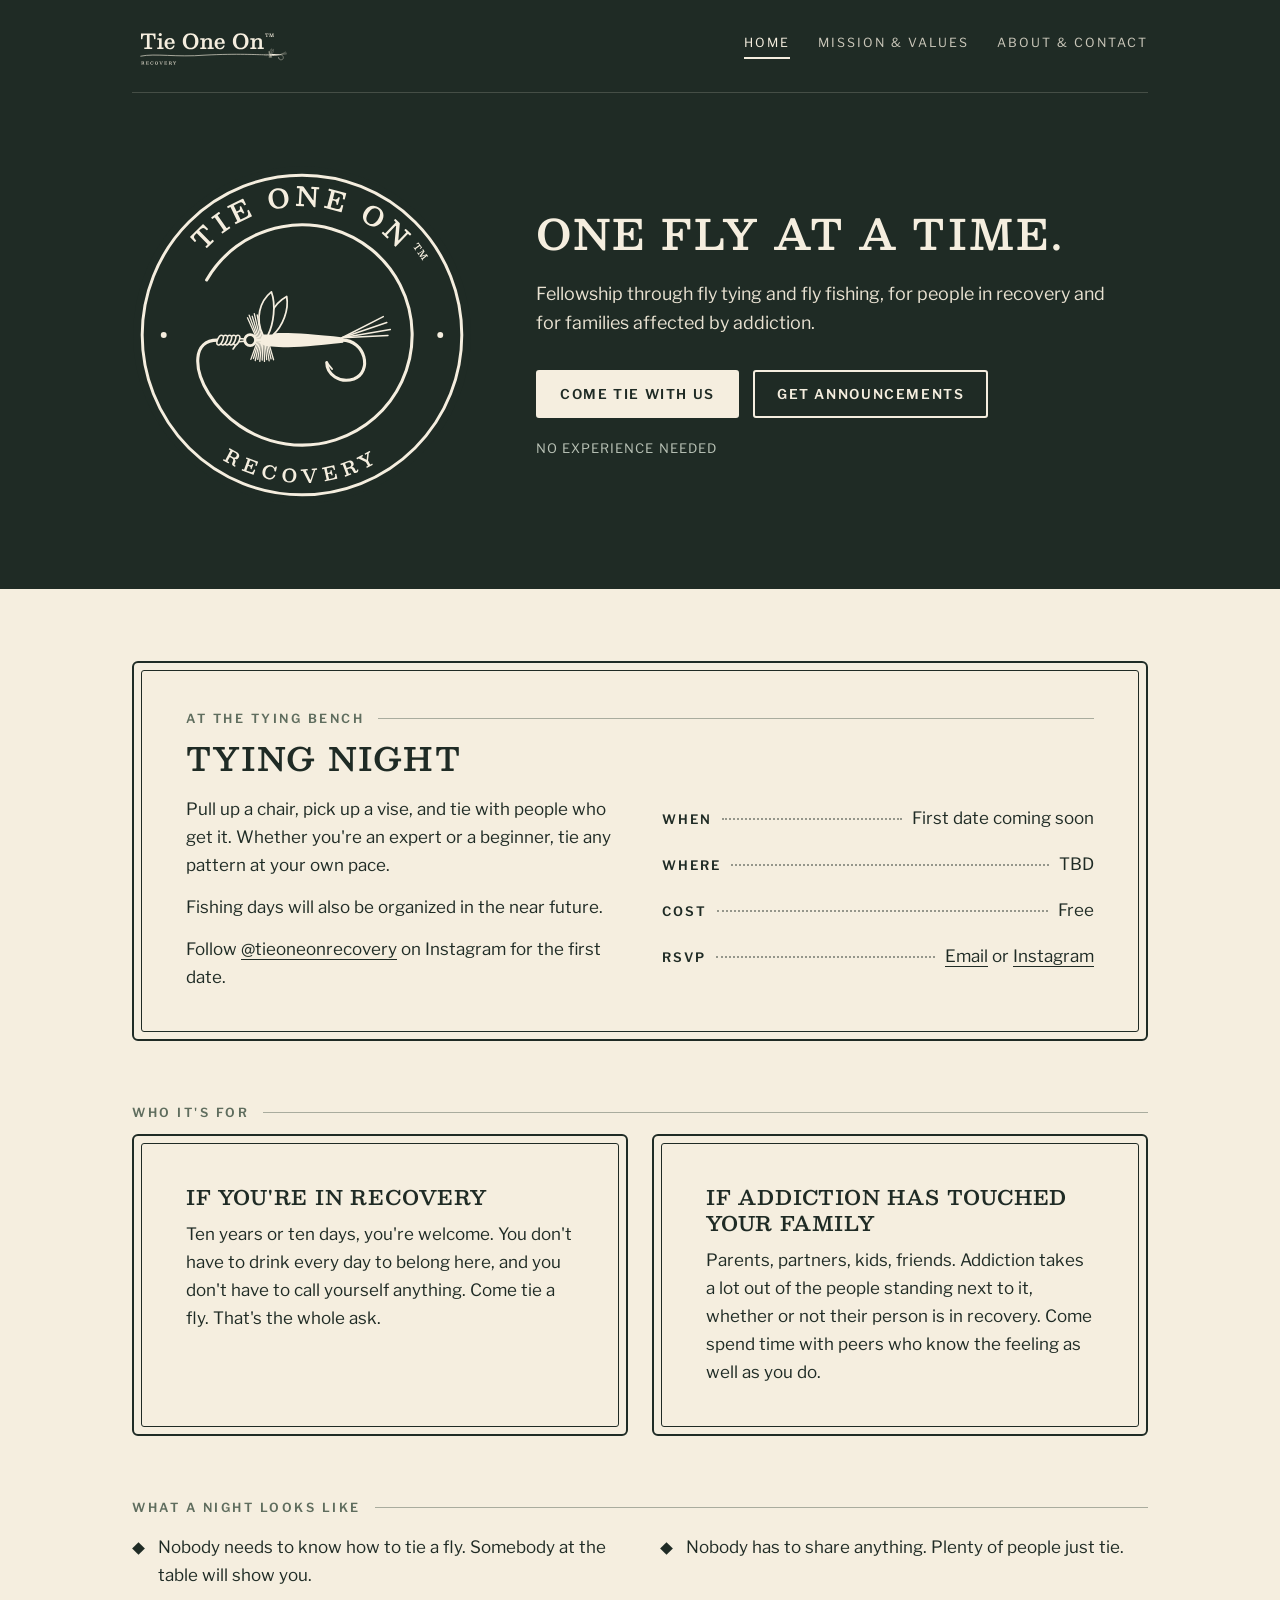
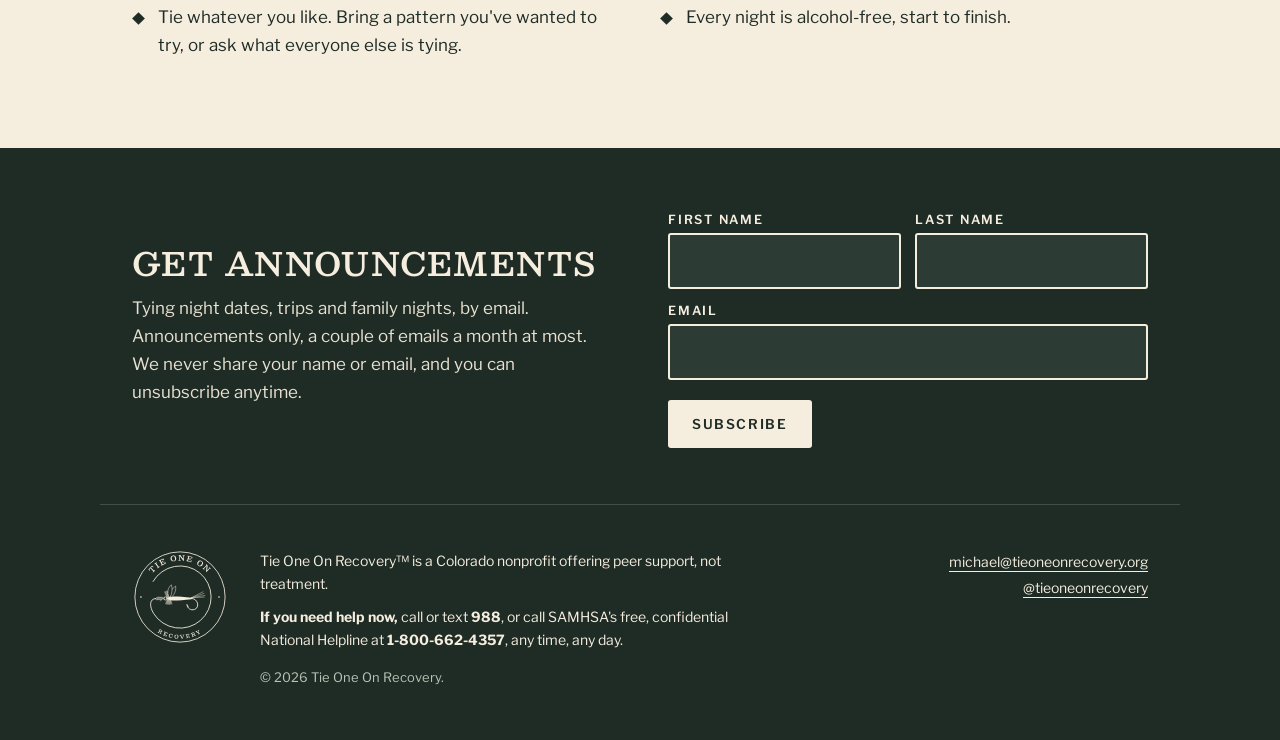
==== commit 6e02d795: "Open the newsletter signup and ask for RSVPs The signup form posts to Kit and now asks for first and" ====
--- a/index.html
+++ b/index.html
@@ -50,7 +50,7 @@
           <p>Follow <a href="https://www.instagram.com/tieoneonrecovery/">@tieoneonrecovery</a> on Instagram for the first date.</p>
         </div>
         <ul class="leaders">
-          <li><b>When</b><i></i><span>First date coming soon</span></li><li><b>Where</b><i></i><span>TBD</span></li><li><b>Cost</b><i></i><span>Free</span></li>
+          <li><b>When</b><i></i><span>First date coming soon</span></li><li><b>Where</b><i></i><span>TBD</span></li><li><b>Cost</b><i></i><span>Free</span></li><li><b>RSVP</b><i></i><span><a href="mailto:michael@tieoneonrecovery.org">Email</a> or <a href="https://www.instagram.com/tieoneonrecovery/">Instagram</a></span></li>
         </ul>
       </div>
     </div>
@@ -73,14 +73,18 @@
     <div>
       <h2 id="su-title">Get announcements</h2>
       <p>Tying night dates, trips and family nights, by email. Announcements only, a couple of emails a
-      month at most. We never share your address, and you can unsubscribe anytime.</p>
+      month at most. We never share your name or email, and you can unsubscribe anytime.</p>
     </div>
-    <form action="#" method="post">
-      <label for="su-name">First name <span>(optional)</span></label>
-      <input id="su-name" name="fields[first_name]" autocomplete="given-name">
+    <form action="https://app.kit.com/forms/10139720/subscriptions" method="post">
+      <div class="names">
+        <div><label for="su-first">First name</label>
+        <input id="su-first" name="fields[first_name]" autocomplete="given-name" required></div>
+        <div><label for="su-last">Last name</label>
+        <input id="su-last" name="fields[last_name]" autocomplete="family-name" required></div>
+      </div>
       <label for="su-email">Email</label>
       <input id="su-email" name="email_address" type="email" autocomplete="email" required>
-      <button class="btn" type="button" disabled>Opening soon</button>
+      <button class="btn" type="submit">Subscribe</button>
     </form>
   </div>
 </section>
--- a/styles.css
+++ b/styles.css
@@ -88,6 +88,9 @@
 /* about */
 .bio { display: grid; grid-template-columns: 250px minmax(0, 1fr); gap: 40px; }
 .bio .role { display: block; margin-top: 6px; font: 600 12.5px var(--sans); letter-spacing: .16em; text-transform: uppercase; color: var(--sage); }
+.bio > div { max-width: 36em; }
+.portrait { margin: 0 0 18px; border: 2px solid var(--spruce); border-radius: 6px; padding: 6px; }
+.portrait img { display: block; width: 100%; height: auto; border-radius: 3px; }
 .draft { border: 1px dashed var(--sage); border-radius: 4px; padding: 22px 24px; color: var(--sage); }
 .note { margin-top: 22px; font-size: 14px; color: var(--sage); }
 
@@ -97,8 +100,9 @@
 .signup p { margin-top: 12px; color: var(--bone); }
 .signup form { display: grid; gap: 6px; }
 .signup label { font: 600 12.5px var(--sans); letter-spacing: .14em; text-transform: uppercase; margin-top: 8px; }
-.signup label span { font-weight: 400; text-transform: none; letter-spacing: 0; color: var(--mist); }
-.signup input { font: inherit; padding: 12px 14px; border-radius: 3px; border: 2px solid var(--cream); background: var(--moss); color: var(--cream); }
+.signup .names { display: grid; grid-template-columns: minmax(0, 1fr) minmax(0, 1fr); gap: 14px; }
+.signup .names > div { display: grid; gap: 6px; }
+.signup input { width: 100%; min-width: 0; font: inherit; padding: 12px 14px; border-radius: 3px; border: 2px solid var(--cream); background: var(--moss); color: var(--cream); }
 .signup .btn { justify-self: start; margin-top: 14px; }
 
 footer { margin-top: 96px; }
@@ -133,10 +137,13 @@
   main.wrap { padding-top: 48px; }
   .sign > div { padding: 28px 22px; }
   h2 { font-size: 1.55rem; }
-  .rows li, .bio { gap: 6px; }
+  .rows li { gap: 6px; }
+  .bio { gap: 16px; }
+  .portrait { max-width: 260px; }
   .name > div { gap: 24px; }
   .clinch { max-width: 260px; }
   .signup { margin-top: 64px; }
   .signup .wrap { gap: 24px; }
+  .signup .names { grid-template-columns: 1fr; gap: 6px; }
   footer .contact-links { text-align: left; }
 }
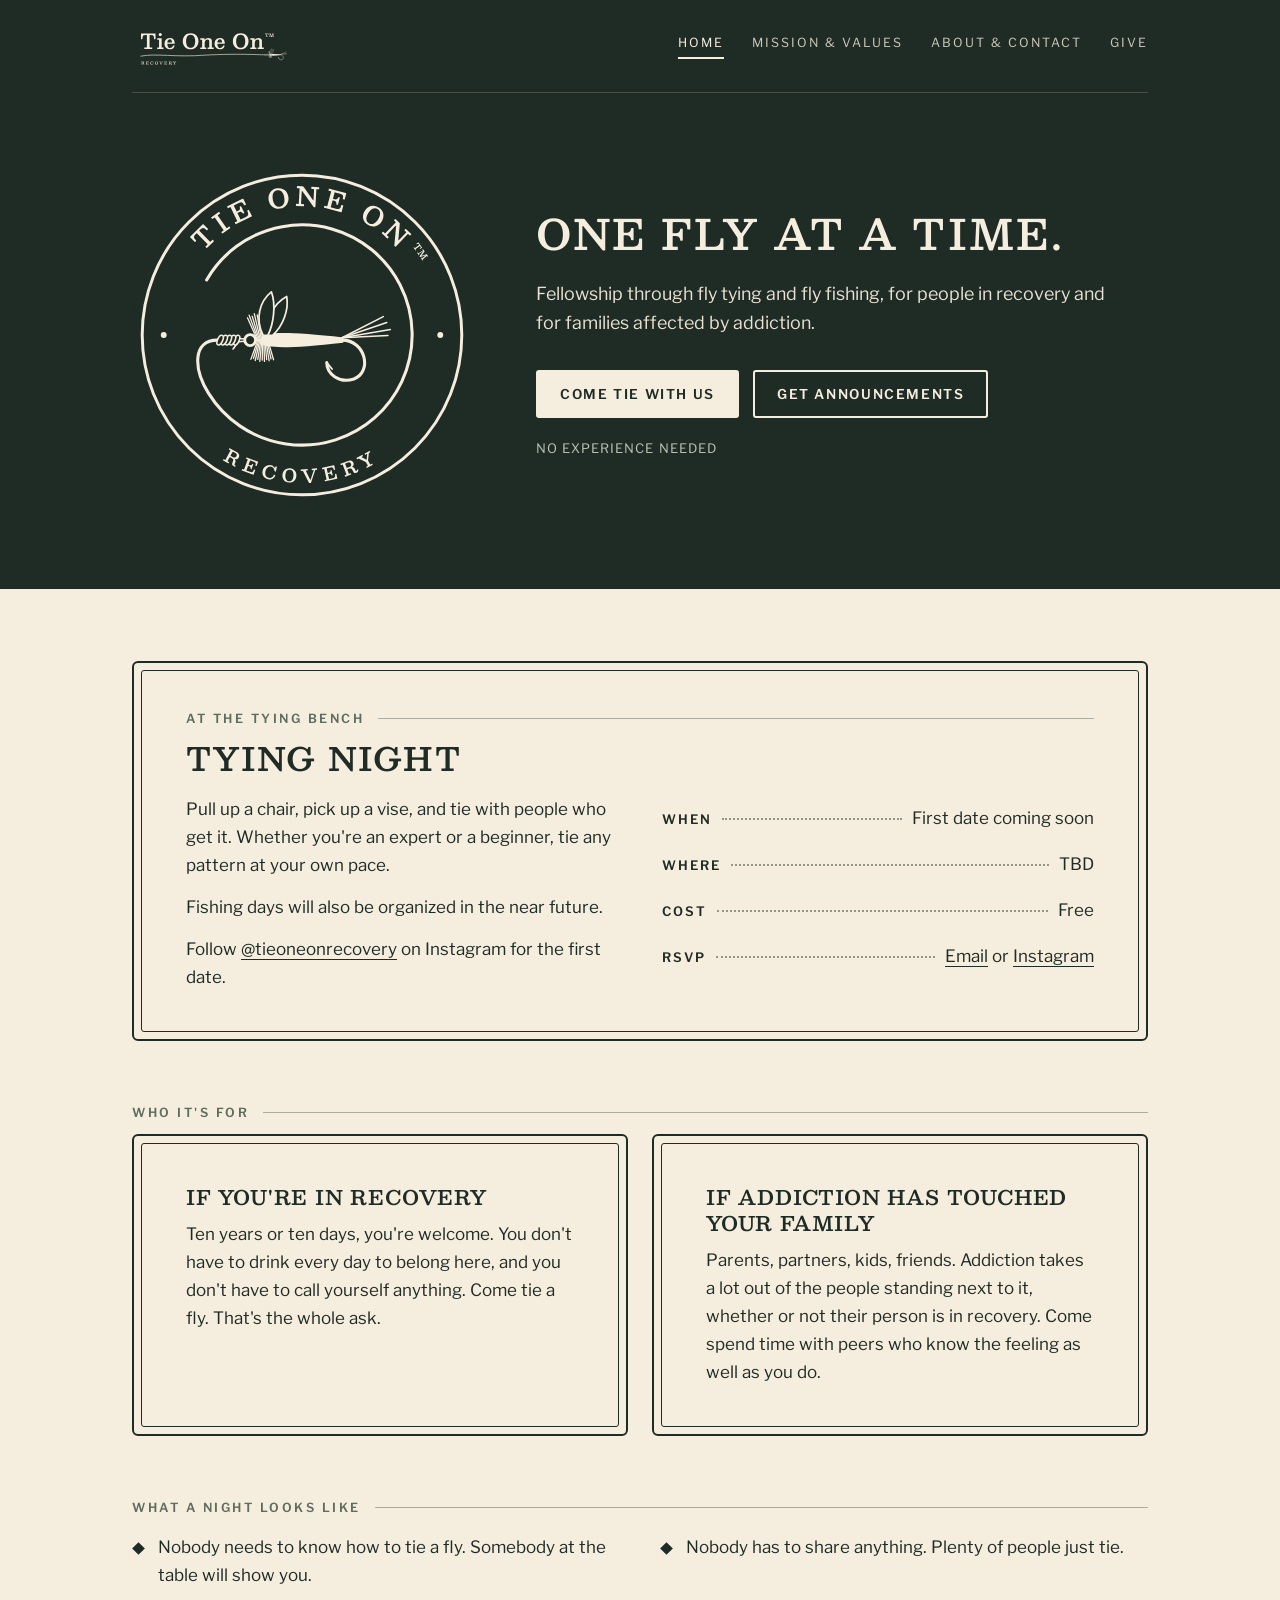
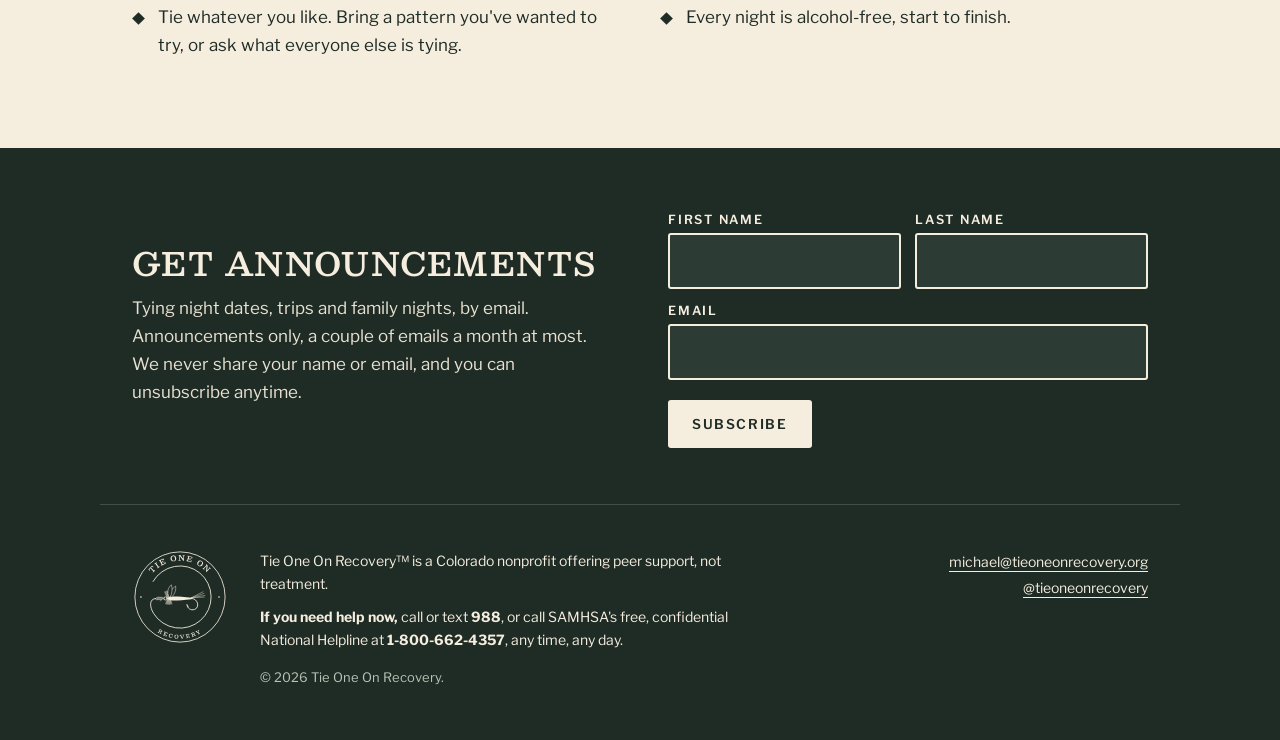
==== commit 3dedaa9e: "Add a Give page with online donations The new page links to the Zeffy donation form, explains where " ====
--- a/index.html
+++ b/index.html
@@ -20,8 +20,8 @@
 <div class="band">
   <div class="wrap">
     <header class="top">
-      <a href="index.html" aria-label="Tie One On Recovery, home"><svg class="logo" xmlns="http://www.w3.org/2000/svg" viewBox="0 0 476 142" role="img" aria-label="Tie One On Recovery"><defs><mask id="ko1" maskUnits="userSpaceOnUse" x="-2000" y="-2000" width="6000" height="6000"><rect x="-2000" y="-2000" width="6000" height="6000" fill="#fff"/><g transform="translate(404.93,97) scale(0.44)"><path d="M15,-4 C13,-18 20,-31 31,-37 C33,-26 28,-12 19,-4 Z" fill="#000" stroke="none" stroke-width="1.5" stroke-linejoin="round"/></g></mask><mask id="ko2" maskUnits="userSpaceOnUse" x="-2000" y="-2000" width="6000" height="6000"><rect x="-2000" y="-2000" width="6000" height="6000" fill="#fff"/><g transform="translate(404.93,97) scale(0.44)"><path d="M11,-4 C4,-18 8,-33 18,-41 C22,-30 20,-14 15,-4 Z" fill="#000" stroke="none" stroke-width="1.5" stroke-linejoin="round"/></g></mask><mask id="ko3" maskUnits="userSpaceOnUse" x="-2000" y="-2000" width="6000" height="6000"><rect x="-2000" y="-2000" width="6000" height="6000" fill="#fff"/><g transform="translate(404.93,97) scale(0.44) rotate(24 -11.5 0)"><ellipse cx="-11.5" cy="0" rx="2.15" ry="4.4" fill="#000" stroke="none" stroke-width="1.35"/></g></mask><mask id="ko4" maskUnits="userSpaceOnUse" x="-2000" y="-2000" width="6000" height="6000"><rect x="-2000" y="-2000" width="6000" height="6000" fill="#fff"/><g transform="translate(404.93,97) scale(0.44) rotate(24 -15 0)"><ellipse cx="-15" cy="0" rx="2.15" ry="4.4" fill="#000" stroke="none" stroke-width="1.35"/></g></mask><mask id="ko5" maskUnits="userSpaceOnUse" x="-2000" y="-2000" width="6000" height="6000"><rect x="-2000" y="-2000" width="6000" height="6000" fill="#fff"/><g transform="translate(404.93,97) scale(0.44) rotate(24 -18.5 0)"><ellipse cx="-18.5" cy="0" rx="2.15" ry="4.4" fill="#000" stroke="none" stroke-width="1.35"/></g></mask><mask id="ko6" maskUnits="userSpaceOnUse" x="-2000" y="-2000" width="6000" height="6000"><rect x="-2000" y="-2000" width="6000" height="6000" fill="#fff"/><g transform="translate(404.93,97) scale(0.44) rotate(24 -22 0)"><ellipse cx="-22" cy="0" rx="2.15" ry="4.4" fill="#000" stroke="none" stroke-width="1.35"/></g></mask><mask id="ko7" maskUnits="userSpaceOnUse" x="-2000" y="-2000" width="6000" height="6000"><rect x="-2000" y="-2000" width="6000" height="6000" fill="#fff"/><g transform="translate(404.93,97) scale(0.44) rotate(24 -25.5 0)"><ellipse cx="-25.5" cy="0" rx="2.15" ry="4.4" fill="#000" stroke="none" stroke-width="1.35"/></g></mask></defs><g mask="url(#ko7)"><g mask="url(#ko6)"><g mask="url(#ko5)"><g mask="url(#ko4)"><g mask="url(#ko3)"><g mask="url(#ko2)"><g mask="url(#ko1)"><path d="M36.297333333333334 78.65066666666667Q36.297333333333334 79.57066666666667 36.57333333333334 79.78533333333334Q36.849333333333334 80.0 37.769333333333336 80.0H58.132Q59.02133333333333 80.0 59.45066666666666 79.78533333333334Q59.879999999999995 79.57066666666667 59.879999999999995 78.58933333333333V76.71866666666666Q59.879999999999995 75.768 59.64999999999999 75.46133333333333Q59.419999999999995 75.15466666666667 58.46933333333333 75.15466666666667H53.86933333333333Q52.64266666666666 75.15466666666667 52.36666666666666 74.80199999999999Q52.090666666666664 74.44933333333333 52.090666666666664 73.19200000000001V39.85733333333334Q52.090666666666664 39.06 52.30533333333333 38.79933333333334Q52.519999999999996 38.53866666666667 53.256 38.53866666666667H55.556Q59.266666666666666 38.53866666666667 61.336666666666666 39.489333333333335Q63.406666666666666 40.440000000000005 64.28066666666666 42.77066666666667Q65.15466666666666 45.101333333333336 65.24666666666667 49.24133333333333Q65.27733333333333 50.06933333333333 65.47666666666666 50.406666666666666Q65.67599999999999 50.744 66.62666666666667 50.744H68.22133333333333Q69.08 50.744 69.34066666666666 50.56Q69.60133333333333 50.376000000000005 69.60133333333333 49.548V35.44133333333333Q69.60133333333333 34.552 69.40199999999999 34.275999999999996Q69.20266666666666 34.0 68.344 34.0H27.986666666666665Q26.974666666666668 34.0 26.775333333333336 34.30666666666667Q26.576 34.61333333333334 26.576 35.656000000000006V49.272000000000006Q26.576 50.008 26.775333333333336 50.376000000000005Q26.974666666666668 50.744 27.772 50.744H29.489333333333335Q30.409333333333333 50.744 30.654666666666664 50.452666666666666Q30.9 50.16133333333333 30.930666666666667 49.333333333333336Q31.022666666666666 45.16266666666667 31.881333333333334 42.81666666666666Q32.74 40.470666666666666 34.81 39.504666666666665Q36.879999999999995 38.53866666666667 40.590666666666664 38.53866666666667H42.82933333333333Q43.596000000000004 38.53866666666667 43.84133333333334 38.79933333333334Q44.086666666666666 39.06 44.086666666666666 39.85733333333334V73.376Q44.086666666666666 74.54133333333333 43.78 74.848Q43.47333333333333 75.15466666666667 42.33866666666667 75.15466666666667H37.616Q36.879999999999995 75.15466666666667 36.58866666666667 75.36933333333334Q36.297333333333334 75.584 36.297333333333334 76.38133333333333ZM78.80133333333333 37.25066666666667Q78.80133333333333 39.244 80.212 40.501333333333335Q81.62266666666667 41.75866666666667 83.58533333333334 41.75866666666667Q85.57866666666666 41.75866666666667 86.974 40.501333333333335Q88.36933333333334 39.244 88.36933333333334 37.25066666666667Q88.36933333333334 35.22666666666667 86.974 33.98466666666667Q85.57866666666666 32.74266666666667 83.58533333333334 32.74266666666667Q81.62266666666667 32.74266666666667 80.212 33.98466666666667Q78.80133333333333 35.22666666666667 78.80133333333333 37.25066666666667ZM79.35333333333334 52.400000000000006Q80.028 52.400000000000006 80.028 53.16666666666667V74.90933333333334Q80.028 75.4 79.92066666666668 75.55333333333334Q79.81333333333333 75.70666666666666 79.292 75.70666666666666H75.45866666666667Q74.90666666666667 75.70666666666666 74.70733333333334 75.86Q74.50800000000001 76.01333333333334 74.50800000000001 76.62666666666667V79.264Q74.50800000000001 79.75466666666667 74.70733333333334 79.87733333333333Q74.90666666666667 80.0 75.39733333333334 80.0H92.50933333333333Q93.03066666666666 80.0 93.15333333333334 79.84666666666666Q93.27600000000001 79.69333333333333 93.27600000000001 79.20266666666667V76.35066666666667Q93.27600000000001 75.89066666666666 93.12266666666667 75.79866666666666Q92.96933333333334 75.70666666666666 92.50933333333333 75.70666666666666H88.4Q88.00133333333333 75.70666666666666 87.87866666666667 75.538Q87.756 75.36933333333333 87.756 74.97066666666667V48.75066666666667Q87.756 48.321333333333335 87.63333333333333 48.214Q87.51066666666667 48.10666666666667 87.112 48.10666666666667H75.30533333333334Q74.50800000000001 48.10666666666667 74.50800000000001 48.93466666666667V51.69466666666666Q74.50800000000001 52.15466666666667 74.63066666666667 52.27733333333334Q74.75333333333333 52.400000000000006 75.21333333333334 52.400000000000006ZM96.18933333333332 64.66666666666667Q96.18933333333332 68.96000000000001 97.93733333333333 72.64Q99.68533333333333 76.32 103.13533333333334 78.55866666666665Q106.58533333333332 80.79733333333333 111.67599999999999 80.79733333333333Q115.57066666666665 80.79733333333333 118.46866666666665 79.50933333333333Q121.36666666666666 78.22133333333333 123.268 75.82933333333332Q125.16933333333333 73.43733333333333 126.05866666666665 70.064Q126.15066666666667 69.696 126.01266666666666 69.54266666666666Q125.87466666666666 69.38933333333333 125.35333333333332 69.38933333333333H122.16399999999999Q121.67333333333332 69.38933333333333 121.53533333333331 69.58866666666665Q121.39733333333332 69.788 121.244 70.12533333333333Q120.07866666666666 73.19200000000001 117.94733333333332 75.00133333333333Q115.81599999999999 76.81066666666666 112.59599999999999 76.81066666666666Q109.744 76.81066666666666 107.996 75.24666666666667Q106.24799999999999 73.68266666666666 105.466 71.122Q104.684 68.56133333333334 104.62266666666666 65.52533333333334Q104.62266666666666 65.004 104.80666666666666 64.82Q104.99066666666666 64.636 105.54266666666666 64.636H125.29199999999999Q125.93599999999999 64.636 126.15066666666667 64.46733333333333Q126.36533333333333 64.29866666666666 126.36533333333333 63.65466666666667Q126.36533333333333 61.53866666666667 125.96666666666665 59.254000000000005Q125.56799999999998 56.96933333333334 124.63266666666665 54.85333333333334Q123.69733333333332 52.73733333333334 122.05666666666666 51.02Q120.416 49.30266666666667 117.978 48.306Q115.53999999999999 47.309333333333335 112.10533333333333 47.309333333333335Q106.8 47.309333333333335 103.258 49.60933333333334Q99.716 51.909333333333336 97.95266666666666 55.83466666666667Q96.18933333333332 59.760000000000005 96.18933333333332 64.66666666666667ZM105.604 60.894666666666666Q104.96 60.894666666666666 104.83733333333333 60.726Q104.71466666666666 60.55733333333333 104.74533333333332 60.00533333333333Q104.80666666666666 57.797333333333334 105.60399999999998 55.742666666666665Q106.40133333333333 53.688 107.996 52.354Q109.59066666666666 51.02 111.98266666666666 51.02Q113.60799999999999 51.02 114.77333333333333 51.909333333333336Q115.93866666666666 52.79866666666667 116.70533333333333 54.224666666666664Q117.472 55.650666666666666 117.84 57.245333333333335Q118.208 58.84 118.23866666666666 60.312Q118.26933333333332 60.71066666666667 118.13133333333332 60.80266666666667Q117.99333333333333 60.894666666666666 117.38 60.894666666666666ZM150.25466666666665 57.0Q150.25466666666665 62.029333333333334 151.84933333333333 66.35333333333334Q153.444 70.67733333333334 156.43399999999997 73.928Q159.42399999999998 77.17866666666667 163.73266666666666 78.988Q168.0413333333333 80.79733333333333 173.43866666666665 80.79733333333333Q178.62133333333333 80.79733333333333 182.86866666666666 78.988Q187.11599999999999 77.17866666666667 190.19799999999998 73.928Q193.27999999999997 70.67733333333334 194.9513333333333 66.35333333333334Q196.62266666666665 62.029333333333334 196.62266666666665 57.0Q196.62266666666665 51.97066666666667 195.02799999999996 47.646666666666675Q193.4333333333333 43.32266666666667 190.428 40.072Q187.42266666666666 36.821333333333335 183.1293333333333 35.012Q178.83599999999998 33.20266666666667 173.43866666666665 33.20266666666667Q168.0413333333333 33.20266666666667 163.73266666666666 35.012Q159.42399999999998 36.821333333333335 156.43399999999997 40.072Q153.444 43.32266666666667 151.84933333333333 47.646666666666675Q150.25466666666665 51.97066666666667 150.25466666666665 57.0ZM159.97599999999997 57.0Q159.97599999999997 52.92133333333334 160.74266666666665 49.44066666666667Q161.5093333333333 45.96 163.11933333333332 43.32266666666666Q164.7293333333333 40.68533333333333 167.28999999999996 39.21333333333334Q169.85066666666665 37.74133333333334 173.43866666666665 37.74133333333334Q177.02666666666664 37.74133333333334 179.5873333333333 39.21333333333334Q182.14799999999997 40.68533333333333 183.75799999999998 43.32266666666666Q185.36799999999997 45.96 186.13466666666665 49.44066666666667Q186.9013333333333 52.92133333333334 186.9013333333333 57.0Q186.9013333333333 61.048 186.22666666666663 64.54400000000001Q185.55199999999996 68.04 183.98799999999997 70.67733333333334Q182.42399999999998 73.31466666666667 179.83266666666663 74.78666666666666Q177.2413333333333 76.25866666666667 173.43866666666665 76.25866666666667Q169.85066666666665 76.25866666666667 167.28999999999996 74.78666666666666Q164.7293333333333 73.31466666666667 163.11933333333332 70.67733333333334Q161.5093333333333 68.04 160.74266666666665 64.54400000000001Q159.97599999999997 61.048 159.97599999999997 57.0ZM206.43599999999998 52.400000000000006Q206.9573333333333 52.400000000000006 207.17199999999997 52.538000000000004Q207.38666666666666 52.676 207.38666666666666 53.19733333333333V74.72533333333334Q207.38666666666666 75.4 207.1413333333333 75.55333333333334Q206.896 75.70666666666666 206.19066666666666 75.70666666666666H203.00133333333332Q202.35733333333332 75.70666666666666 202.11199999999997 75.89066666666668Q201.86666666666665 76.07466666666667 201.86666666666665 76.78V78.92666666666666Q201.86666666666665 79.57066666666667 202.00466666666665 79.78533333333334Q202.14266666666666 80.0 202.75599999999997 80.0H218.82533333333333Q219.408 80.0 219.63799999999998 79.816Q219.868 79.632 219.868 79.01866666666666V76.78Q219.868 76.07466666666667 219.63799999999998 75.89066666666668Q219.408 75.70666666666666 218.76399999999998 75.70666666666666H216.34133333333332Q215.6053333333333 75.70666666666666 215.34466666666663 75.43066666666667Q215.08399999999997 75.15466666666667 215.08399999999997 74.48V62.64266666666667Q215.08399999999997 59.484 216.188 57.06133333333334Q217.29199999999997 54.638666666666666 219.224 53.274Q221.15599999999998 51.909333333333336 223.60933333333332 51.909333333333336Q226.18533333333332 51.909333333333336 227.36599999999999 53.458Q228.54666666666665 55.00666666666667 228.54666666666665 58.13466666666667V74.51066666666667Q228.54666666666665 75.30799999999999 228.30133333333333 75.50733333333332Q228.05599999999998 75.70666666666666 227.28933333333333 75.70666666666666H224.59066666666666Q224.00799999999998 75.70666666666666 223.86999999999998 75.952Q223.73199999999997 76.19733333333333 223.73199999999997 76.74933333333334V78.92666666666666Q223.73199999999997 79.50933333333333 223.85466666666665 79.75466666666667Q223.97733333333332 80.0 224.59066666666666 80.0H240.56799999999998Q241.2733333333333 80.0 241.51866666666666 79.862Q241.76399999999998 79.724 241.76399999999998 79.04933333333334V76.688Q241.76399999999998 76.136 241.59533333333331 75.92133333333334Q241.42666666666665 75.70666666666666 240.87466666666666 75.70666666666666H237.47066666666666Q236.64266666666666 75.70666666666666 236.44333333333333 75.446Q236.24399999999997 75.18533333333333 236.24399999999997 74.35733333333333V57.368Q236.24399999999997 54.08666666666667 235.26266666666663 51.848000000000006Q234.28133333333332 49.60933333333334 232.012 48.45933333333333Q229.74266666666665 47.309333333333335 225.94 47.309333333333335Q221.98399999999998 47.309333333333335 219.53066666666666 48.919333333333334Q217.0773333333333 50.529333333333334 215.54399999999998 52.82933333333334Q215.11466666666666 53.38133333333333 214.9153333333333 53.366Q214.71599999999998 53.35066666666667 214.71599999999998 52.15466666666667V49.30266666666667Q214.71599999999998 48.72 214.42466666666667 48.413333333333334Q214.13333333333333 48.10666666666667 213.55066666666664 48.10666666666667H202.87866666666665Q202.35733333333332 48.10666666666667 202.11199999999997 48.306000000000004Q201.86666666666665 48.50533333333334 201.86666666666665 49.088V51.388000000000005Q201.86666666666665 51.97066666666667 202.01999999999998 52.18533333333334Q202.17333333333332 52.400000000000006 202.75599999999997 52.400000000000006ZM244.3093333333333 64.66666666666667Q244.3093333333333 68.96000000000001 246.0573333333333 72.64Q247.80533333333332 76.32 251.25533333333334 78.55866666666665Q254.70533333333333 80.79733333333333 259.796 80.79733333333333Q263.69066666666663 80.79733333333333 266.58866666666665 79.50933333333333Q269.4866666666667 78.22133333333333 271.38800000000003 75.82933333333332Q273.28933333333333 73.43733333333333 274.17866666666663 70.064Q274.27066666666667 69.696 274.13266666666664 69.54266666666666Q273.99466666666666 69.38933333333333 273.4733333333333 69.38933333333333H270.284Q269.7933333333333 69.38933333333333 269.6553333333333 69.58866666666665Q269.51733333333334 69.788 269.364 70.12533333333333Q268.19866666666667 73.19200000000001 266.0673333333333 75.00133333333333Q263.936 76.81066666666666 260.716 76.81066666666666Q257.864 76.81066666666666 256.116 75.24666666666667Q254.368 73.68266666666666 253.58599999999998 71.122Q252.80399999999997 68.56133333333334 252.74266666666665 65.52533333333334Q252.74266666666665 65.004 252.92666666666665 64.82Q253.11066666666665 64.636 253.66266666666664 64.636H273.412Q274.056 64.636 274.27066666666667 64.46733333333333Q274.4853333333333 64.29866666666666 274.4853333333333 63.65466666666667Q274.4853333333333 61.53866666666667 274.08666666666664 59.254000000000005Q273.688 56.96933333333334 272.75266666666664 54.85333333333334Q271.8173333333333 52.73733333333334 270.1766666666666 51.02Q268.536 49.30266666666667 266.09799999999996 48.306Q263.65999999999997 47.309333333333335 260.2253333333333 47.309333333333335Q254.92 47.309333333333335 251.378 49.60933333333334Q247.83599999999998 51.909333333333336 246.07266666666663 55.83466666666667Q244.3093333333333 59.760000000000005 244.3093333333333 64.66666666666667ZM253.724 60.894666666666666Q253.07999999999998 60.894666666666666 252.95733333333334 60.726Q252.83466666666666 60.55733333333333 252.86533333333333 60.00533333333333Q252.92666666666665 57.797333333333334 253.724 55.742666666666665Q254.5213333333333 53.688 256.116 52.354Q257.71066666666667 51.02 260.10266666666666 51.02Q261.728 51.02 262.8933333333333 51.909333333333336Q264.0586666666666 52.79866666666667 264.82533333333333 54.224666666666664Q265.592 55.650666666666666 265.96 57.245333333333335Q266.328 58.84 266.35866666666664 60.312Q266.3893333333333 60.71066666666667 266.2513333333333 60.80266666666667Q266.11333333333334 60.894666666666666 265.5 60.894666666666666ZM298.37466666666666 57.0Q298.37466666666666 62.029333333333334 299.96933333333334 66.35333333333334Q301.56399999999996 70.67733333333334 304.554 73.928Q307.544 77.17866666666667 311.85266666666666 78.988Q316.1613333333333 80.79733333333333 321.5586666666666 80.79733333333333Q326.74133333333333 80.79733333333333 330.98866666666663 78.988Q335.236 77.17866666666667 338.318 73.928Q341.4 70.67733333333334 343.0713333333333 66.35333333333334Q344.74266666666665 62.029333333333334 344.74266666666665 57.0Q344.74266666666665 51.97066666666667 343.14799999999997 47.646666666666675Q341.5533333333333 43.32266666666667 338.548 40.072Q335.54266666666666 36.821333333333335 331.2493333333333 35.012Q326.95599999999996 33.20266666666667 321.5586666666666 33.20266666666667Q316.1613333333333 33.20266666666667 311.85266666666666 35.012Q307.544 36.821333333333335 304.554 40.072Q301.56399999999996 43.32266666666667 299.96933333333334 47.646666666666675Q298.37466666666666 51.97066666666667 298.37466666666666 57.0ZM308.096 57.0Q308.096 52.92133333333334 308.86266666666666 49.44066666666667Q309.6293333333333 45.96 311.2393333333333 43.32266666666666Q312.84933333333333 40.68533333333333 315.40999999999997 39.21333333333334Q317.97066666666666 37.74133333333334 321.5586666666666 37.74133333333334Q325.14666666666665 37.74133333333334 327.7073333333333 39.21333333333334Q330.268 40.68533333333333 331.878 43.32266666666666Q333.488 45.96 334.25466666666665 49.44066666666667Q335.0213333333333 52.92133333333334 335.0213333333333 57.0Q335.0213333333333 61.048 334.34666666666664 64.54400000000001Q333.67199999999997 68.04 332.10799999999995 70.67733333333334Q330.544 73.31466666666667 327.9526666666667 74.78666666666666Q325.36133333333333 76.25866666666667 321.5586666666666 76.25866666666667Q317.97066666666666 76.25866666666667 315.40999999999997 74.78666666666666Q312.84933333333333 73.31466666666667 311.2393333333333 70.67733333333334Q309.6293333333333 68.04 308.86266666666666 64.54400000000001Q308.096 61.048 308.096 57.0ZM354.556 52.400000000000006Q355.07733333333334 52.400000000000006 355.29200000000003 52.538000000000004Q355.50666666666666 52.676 355.50666666666666 53.19733333333333V74.72533333333334Q355.50666666666666 75.4 355.2613333333333 75.55333333333334Q355.01599999999996 75.70666666666666 354.31066666666663 75.70666666666666H351.1213333333333Q350.4773333333333 75.70666666666666 350.23199999999997 75.89066666666668Q349.9866666666667 76.07466666666667 349.9866666666667 76.78V78.92666666666666Q349.9866666666667 79.57066666666667 350.12466666666666 79.78533333333334Q350.26266666666663 80.0 350.876 80.0H366.94533333333334Q367.52799999999996 80.0 367.758 79.816Q367.988 79.632 367.988 79.01866666666666V76.78Q367.988 76.07466666666667 367.758 75.89066666666668Q367.52799999999996 75.70666666666666 366.884 75.70666666666666H364.4613333333333Q363.7253333333333 75.70666666666666 363.46466666666663 75.43066666666667Q363.204 75.15466666666667 363.204 74.48V62.64266666666667Q363.204 59.484 364.308 57.06133333333334Q365.412 54.638666666666666 367.344 53.274Q369.276 51.909333333333336 371.72933333333333 51.909333333333336Q374.30533333333335 51.909333333333336 375.486 53.458Q376.66666666666663 55.00666666666667 376.66666666666663 58.13466666666667V74.51066666666667Q376.66666666666663 75.30799999999999 376.42133333333334 75.50733333333332Q376.176 75.70666666666666 375.40933333333334 75.70666666666666H372.71066666666667Q372.128 75.70666666666666 371.99 75.952Q371.852 76.19733333333333 371.852 76.74933333333334V78.92666666666666Q371.852 79.50933333333333 371.9746666666666 79.75466666666667Q372.0973333333333 80.0 372.71066666666667 80.0H388.688Q389.3933333333333 80.0 389.63866666666667 79.862Q389.884 79.724 389.884 79.04933333333334V76.688Q389.884 76.136 389.7153333333333 75.92133333333334Q389.5466666666666 75.70666666666666 388.99466666666666 75.70666666666666H385.59066666666666Q384.76266666666663 75.70666666666666 384.5633333333333 75.446Q384.364 75.18533333333333 384.364 74.35733333333333V57.368Q384.364 54.08666666666667 383.38266666666664 51.848000000000006Q382.4013333333333 49.60933333333334 380.13199999999995 48.45933333333333Q377.86266666666666 47.309333333333335 374.06 47.309333333333335Q370.104 47.309333333333335 367.65066666666667 48.919333333333334Q365.19733333333335 50.529333333333334 363.664 52.82933333333334Q363.23466666666667 53.38133333333333 363.03533333333337 53.366Q362.836 53.35066666666667 362.836 52.15466666666667V49.30266666666667Q362.836 48.72 362.54466666666667 48.413333333333334Q362.25333333333333 48.10666666666667 361.67066666666665 48.10666666666667H350.9986666666667Q350.4773333333333 48.10666666666667 350.23199999999997 48.306000000000004Q349.9866666666667 48.50533333333334 349.9866666666667 49.088V51.388000000000005Q349.9866666666667 51.97066666666667 350.14 52.18533333333334Q350.29333333333335 52.400000000000006 350.876 52.400000000000006Z" fill="#f5eedf"/><path d="M30.68 120.92773333333334Q30.483733333333333 120.92773333333334 30.4132 120.88786666666667Q30.342666666666666 120.848 30.342666666666666 120.63946666666666V117.98373333333333Q30.342666666666666 117.7936 30.397866666666665 117.75066666666666Q30.453066666666665 117.70773333333334 30.63093333333333 117.70773333333334H32.440266666666666Q32.88186666666667 117.70773333333334 33.25906666666667 117.88866666666667Q33.636266666666664 118.06960000000001 33.8724 118.43146666666667Q34.108533333333334 118.79333333333334 34.108533333333334 119.32693333333333Q34.108533333333334 119.86053333333334 33.8724 120.21626666666667Q33.636266666666664 120.572 33.25906666666667 120.74986666666666Q32.88186666666667 120.92773333333334 32.440266666666666 120.92773333333334ZM36.31653333333333 126.0Q36.4576 126.0 36.50666666666667 125.96013333333333Q36.555733333333336 125.92026666666666 36.555733333333336 125.76693333333333V125.30693333333333Q36.555733333333336 125.1536 36.50053333333334 125.12293333333332Q36.44533333333333 125.09226666666666 36.30426666666666 125.09226666666666H35.924Q35.641866666666665 125.09226666666666 35.5284 124.89906666666667Q35.41493333333333 124.70586666666667 35.38733333333333 124.38693333333333Q35.35973333333333 124.068 35.34133333333333 123.6816Q35.32293333333333 123.2952 35.23093333333333 122.90266666666666Q35.138933333333334 122.51013333333333 34.89666666666666 122.16973333333334Q34.654399999999995 121.82933333333334 34.176 121.60853333333333Q34.016533333333335 121.54106666666667 34.034933333333335 121.45519999999999Q34.053333333333335 121.36933333333333 34.21893333333333 121.32026666666667Q35.04693333333333 121.06266666666667 35.39346666666666 120.5352Q35.739999999999995 120.00773333333333 35.739999999999995 119.2656Q35.739999999999995 118.548 35.40266666666666 117.98986666666667Q35.065333333333335 117.43173333333334 34.33853333333333 117.11586666666668Q33.61173333333333 116.8 32.440266666666666 116.8H27.644Q27.509066666666666 116.8 27.46613333333333 116.846Q27.4232 116.892 27.4232 117.0392V117.49306666666666Q27.4232 117.6096 27.4784 117.65866666666668Q27.5336 117.70773333333334 27.650133333333333 117.70773333333334H28.557866666666666Q28.705066666666667 117.70773333333334 28.738799999999998 117.766Q28.77253333333333 117.82426666666667 28.77253333333333 117.96533333333333V124.804Q28.77253333333333 124.988 28.717333333333332 125.04013333333333Q28.662133333333333 125.09226666666666 28.465866666666667 125.09226666666666H27.7176Q27.527466666666665 125.09226666666666 27.47533333333333 125.13826666666667Q27.4232 125.18426666666667 27.4232 125.38053333333333V125.73013333333333Q27.4232 125.90186666666666 27.46613333333333 125.95093333333332Q27.509066666666666 126.0 27.668533333333333 126.0H31.366933333333332Q31.5448 126.0 31.6184 125.95400000000001Q31.692 125.908 31.692 125.71786666666667V125.3376Q31.692 125.18426666666667 31.6552 125.13826666666667Q31.6184 125.09226666666666 31.4712 125.09226666666666H30.600266666666666Q30.434666666666665 125.09226666666666 30.388666666666666 125.03399999999999Q30.342666666666666 124.97573333333334 30.342666666666666 124.8224V122.14213333333333Q30.342666666666666 121.93973333333334 30.404 121.906Q30.465333333333334 121.87226666666666 30.6616 121.87226666666666H32.1336Q32.73466666666667 121.87226666666666 33.0536 122.09613333333333Q33.37253333333333 122.32 33.516666666666666 122.68799999999999Q33.6608 123.056 33.70986666666667 123.49453333333332Q33.75893333333333 123.93306666666666 33.81106666666666 124.37466666666666Q33.8632 124.81626666666666 34.010400000000004 125.18426666666667Q34.1576 125.55226666666667 34.4888 125.77613333333333Q34.82 126.0 35.43333333333333 126.0ZM42.051199999999994 117.70773333333334Q42.23519999999999 117.70773333333334 42.29039999999999 117.74146666666667Q42.3456 117.7752 42.3456 117.9592V124.77333333333334Q42.3456 124.988 42.29653333333333 125.04013333333333Q42.24746666666666 125.09226666666666 42.026666666666664 125.09226666666666H41.21706666666666Q41.08826666666666 125.09226666666666 41.04226666666666 125.1168Q40.99626666666666 125.14133333333334 40.99626666666666 125.27013333333333V125.7792Q40.99626666666666 125.93866666666666 41.054533333333325 125.96933333333334Q41.11279999999999 126.0 41.25386666666666 126.0H49.16586666666666Q49.306933333333326 126.0 49.34373333333333 125.9632Q49.38053333333333 125.9264 49.38053333333333 125.78533333333333V122.88426666666666Q49.38053333333333 122.7432 49.331466666666664 122.7064Q49.282399999999996 122.6696 49.14133333333333 122.6696H48.71813333333333Q48.60159999999999 122.6696 48.56786666666666 122.71253333333334Q48.53413333333333 122.75546666666666 48.53413333333333 122.90266666666666Q48.52186666666666 123.74293333333334 48.340933333333325 124.22133333333333Q48.16 124.69973333333333 47.72146666666666 124.89599999999999Q47.282933333333325 125.09226666666666 46.47946666666666 125.09226666666666H44.20399999999999Q44.01386666666666 125.09226666666666 43.9648 125.0524Q43.91573333333333 125.01253333333334 43.91573333333333 124.82853333333334V121.90293333333334Q43.91573333333333 121.7312 43.96173333333333 121.66986666666666Q44.00773333333333 121.60853333333333 44.16106666666666 121.60853333333333H44.78666666666666Q45.22213333333333 121.60853333333333 45.5104 121.77413333333334Q45.79866666666666 121.93973333333334 45.95813333333333 122.2188Q46.117599999999996 122.49786666666667 46.154399999999995 122.84133333333334Q46.172799999999995 122.9824 46.21573333333333 123.0284Q46.25866666666666 123.0744 46.34453333333333 123.0744H46.65733333333333Q46.798399999999994 123.0744 46.83213333333333 123.02533333333332Q46.86586666666666 122.97626666666666 46.86586666666666 122.82293333333334V119.73786666666666Q46.86586666666666 119.60906666666666 46.822933333333324 119.5692Q46.779999999999994 119.52933333333334 46.651199999999996 119.52933333333334H46.33839999999999Q46.234133333333325 119.52933333333334 46.20346666666666 119.57533333333333Q46.172799999999995 119.62133333333334 46.160533333333326 119.744Q46.11146666666666 120.2592 45.78026666666666 120.59653333333333Q45.44906666666666 120.93386666666666 44.77439999999999 120.93386666666666H44.130399999999995Q43.9832 120.93386666666666 43.949466666666666 120.8664Q43.91573333333333 120.79893333333334 43.91573333333333 120.63946666666666V117.9776Q43.91573333333333 117.79973333333334 43.97706666666666 117.75373333333334Q44.038399999999996 117.70773333333334 44.20399999999999 117.70773333333334H46.60213333333333Q47.282933333333325 117.70773333333334 47.66933333333333 117.88560000000001Q48.05573333333333 118.06346666666667 48.224399999999996 118.4836Q48.39306666666666 118.90373333333334 48.41146666666666 119.62133333333334Q48.41759999999999 119.73786666666666 48.44519999999999 119.79613333333333Q48.47279999999999 119.8544 48.60773333333333 119.8544H49.06773333333333Q49.23333333333333 119.8544 49.245599999999996 119.81146666666666Q49.25786666666666 119.76853333333334 49.25786666666666 119.6152V117.09440000000001Q49.25786666666666 116.892 49.20266666666666 116.846Q49.14746666666666 116.8 48.94506666666666 116.8H41.23546666666666Q41.08826666666666 116.8 41.04226666666666 116.84293333333333Q40.99626666666666 116.88586666666667 40.99626666666666 117.04533333333333V117.43786666666666Q40.99626666666666 117.5912 41.03306666666666 117.64946666666667Q41.06986666666666 117.70773333333334 41.22933333333333 117.70773333333334ZM54.28106666666666 121.4Q54.28106666666666 122.4488 54.618399999999994 123.31973333333335Q54.95573333333333 124.19066666666667 55.578266666666664 124.82546666666667Q56.200799999999994 125.46026666666667 57.05333333333333 125.80680000000001Q57.90586666666666 126.15333333333334 58.93013333333332 126.15333333333334Q60.19359999999999 126.15333333333334 61.09519999999999 125.678Q61.99679999999999 125.20266666666667 62.51199999999999 124.3808Q63.02719999999999 123.55893333333333 63.113066666666654 122.51626666666667Q63.12533333333332 122.4304 63.088533333333324 122.40586666666667Q63.051733333333324 122.38133333333333 62.941333333333326 122.38133333333333H62.32799999999999Q62.22986666666666 122.38133333333333 62.19306666666666 122.41813333333333Q62.15626666666666 122.45493333333333 62.13786666666666 122.55306666666667Q62.045866666666655 123.24613333333333 61.65946666666666 123.85333333333332Q61.27306666666666 124.46053333333333 60.62293333333332 124.83466666666666Q59.97279999999999 125.2088 59.08346666666666 125.2088Q58.10213333333333 125.2088 57.43973333333332 124.71813333333333Q56.777333333333324 124.22746666666667 56.44306666666666 123.36573333333334Q56.108799999999995 122.504 56.108799999999995 121.4Q56.108799999999995 120.296 56.46453333333333 119.42813333333334Q56.82026666666666 118.56026666666666 57.50106666666666 118.0604Q58.18186666666666 117.56053333333334 59.14479999999999 117.56053333333334Q59.942133333333324 117.56053333333334 60.53399999999999 117.87946666666667Q61.12586666666666 118.1984 61.49386666666666 118.71360000000001Q61.86186666666666 119.2288 61.972266666666656 119.81146666666666Q61.99679999999999 119.928 62.01826666666666 119.97093333333333Q62.039733333333324 120.01386666666667 62.18079999999999 120.01386666666667H62.77573333333333Q62.898399999999995 120.01386666666667 62.935199999999995 119.98013333333333Q62.971999999999994 119.9464 62.971999999999994 119.82986666666667V116.9104Q62.971999999999994 116.8 62.94746666666666 116.76933333333332Q62.922933333333326 116.73866666666666 62.80639999999999 116.73866666666666H62.35253333333333Q62.24826666666666 116.73866666666666 62.22373333333333 116.76013333333333Q62.19919999999999 116.7816 62.16853333333333 116.8552L61.923199999999994 117.5912Q61.849599999999995 117.76906666666667 61.794399999999996 117.78133333333334Q61.73919999999999 117.7936 61.62266666666666 117.6832Q61.17493333333333 117.23546666666667 60.53093333333332 116.94106666666667Q59.886933333333324 116.64666666666668 59.05279999999999 116.64666666666668Q58.07759999999999 116.64666666666668 57.215866666666656 117.00240000000001Q56.35413333333332 117.35813333333334 55.691733333333325 117.99906666666666Q55.02933333333333 118.64 54.655199999999994 119.50786666666667Q54.28106666666666 120.37573333333333 54.28106666666666 121.4ZM67.89093333333334 121.4Q67.89093333333334 122.40586666666667 68.20373333333333 123.2676Q68.51653333333334 124.12933333333334 69.11146666666667 124.77946666666666Q69.7064 125.4296 70.55893333333333 125.79146666666666Q71.41146666666667 126.15333333333334 72.47866666666667 126.15333333333334Q73.50293333333333 126.15333333333334 74.34626666666666 125.79146666666666Q75.1896 125.4296 75.79986666666667 124.77946666666666Q76.41013333333333 124.12933333333334 76.73826666666668 123.2676Q77.0664 122.40586666666667 77.0664 121.4Q77.0664 120.39413333333333 76.7536 119.5324Q76.4408 118.67066666666666 75.84586666666667 118.02053333333333Q75.25093333333334 117.3704 74.39840000000001 117.00853333333333Q73.54586666666667 116.64666666666668 72.47866666666667 116.64666666666668Q71.41146666666667 116.64666666666668 70.55893333333333 117.00853333333333Q69.7064 117.3704 69.11146666666667 118.02053333333333Q68.51653333333334 118.67066666666666 68.20373333333333 119.5324Q67.89093333333334 120.39413333333333 67.89093333333334 121.4ZM69.71866666666666 121.4Q69.71866666666666 120.58426666666666 69.87506666666667 119.87586666666667Q70.03146666666667 119.16746666666667 70.36266666666667 118.6308Q70.69386666666666 118.09413333333333 71.21826666666666 117.7936Q71.74266666666666 117.49306666666666 72.47866666666667 117.49306666666666Q73.21466666666667 117.49306666666666 73.73906666666667 117.7936Q74.26346666666667 118.09413333333333 74.5916 118.6308Q74.91973333333334 119.16746666666667 75.07920000000001 119.87586666666667Q75.23866666666667 120.58426666666666 75.23866666666667 121.4Q75.23866666666667 122.2096 75.0976 122.92106666666666Q74.95653333333334 123.63253333333333 74.6376 124.16919999999999Q74.31866666666667 124.70586666666667 73.78813333333333 125.0064Q73.2576 125.30693333333333 72.47866666666667 125.30693333333333Q71.74266666666666 125.30693333333333 71.21826666666666 125.0064Q70.69386666666666 124.70586666666667 70.36266666666667 124.16919999999999Q70.03146666666667 123.63253333333333 69.87506666666667 122.92106666666666Q69.71866666666666 122.2096 69.71866666666666 121.4ZM86.6344 123.7184Q86.52399999999999 123.98213333333334 86.44733333333332 124.08333333333334Q86.37066666666666 124.18453333333333 86.3032 124.14466666666667Q86.23573333333333 124.1048 86.15599999999999 123.93613333333333Q86.07626666666665 123.76746666666666 85.95973333333333 123.48533333333333L83.764 118.00826666666667Q83.70266666666666 117.84266666666667 83.73946666666666 117.77520000000001Q83.77626666666666 117.70773333333334 84.02159999999999 117.70773333333334H84.70853333333332Q84.89866666666666 117.70773333333334 84.94773333333333 117.65559999999999Q84.9968 117.60346666666666 84.9968 117.4072V117.09440000000001Q84.9968 116.91653333333333 84.96 116.85826666666667Q84.9232 116.8 84.7576 116.8H80.7464Q80.5808 116.8 80.53479999999999 116.84293333333333Q80.4888 116.88586666666667 80.4888 117.05146666666667V117.43786666666666Q80.4888 117.5912 80.52253333333333 117.64946666666667Q80.55626666666666 117.70773333333334 80.7096 117.70773333333334H81.61733333333332Q81.81973333333333 117.70773333333334 81.86573333333334 117.74146666666667Q81.91173333333333 117.7752 81.96693333333333 117.91626666666667L85.33413333333333 125.9264Q85.39546666666666 126.0736 85.47213333333332 126.1288Q85.54879999999999 126.184 85.7696 126.184H86.27253333333333Q86.41359999999999 126.184 86.48106666666666 126.15026666666667Q86.54853333333332 126.11653333333334 86.58533333333332 126.05213333333333Q86.62213333333332 125.98773333333334 86.65279999999998 125.89573333333334L89.9648 117.98373333333333Q90.02613333333332 117.83653333333334 90.09359999999998 117.77213333333333Q90.16106666666666 117.70773333333334 90.37573333333333 117.70773333333334H91.13013333333332Q91.25893333333332 117.70773333333334 91.29266666666666 117.65559999999999Q91.32639999999999 117.60346666666666 91.32639999999999 117.4808V117.05146666666667Q91.32639999999999 116.89813333333333 91.28346666666667 116.84906666666666Q91.24053333333333 116.8 91.09333333333332 116.8H87.9592Q87.81813333333332 116.8 87.78133333333332 116.846Q87.74453333333332 116.892 87.74453333333332 117.0392V117.4992Q87.74453333333332 117.63413333333334 87.79053333333331 117.67093333333334Q87.83653333333332 117.70773333333334 87.98373333333332 117.70773333333334H88.72586666666666Q88.98346666666666 117.70773333333334 89.03559999999999 117.7568Q89.08773333333332 117.80586666666667 89.01413333333332 117.9776ZM96.46613333333333 117.70773333333334Q96.65013333333333 117.70773333333334 96.70533333333333 117.74146666666667Q96.76053333333333 117.7752 96.76053333333333 117.9592V124.77333333333334Q96.76053333333333 124.988 96.71146666666667 125.04013333333333Q96.6624 125.09226666666666 96.4416 125.09226666666666H95.632Q95.50319999999999 125.09226666666666 95.4572 125.1168Q95.4112 125.14133333333334 95.4112 125.27013333333333V125.7792Q95.4112 125.93866666666666 95.46946666666666 125.96933333333334Q95.52773333333333 126.0 95.6688 126.0H103.5808Q103.72186666666667 126.0 103.75866666666667 125.9632Q103.79546666666667 125.9264 103.79546666666667 125.78533333333333V122.88426666666666Q103.79546666666667 122.7432 103.7464 122.7064Q103.69733333333333 122.6696 103.55626666666666 122.6696H103.13306666666666Q103.01653333333333 122.6696 102.9828 122.71253333333334Q102.94906666666667 122.75546666666666 102.94906666666667 122.90266666666666Q102.9368 123.74293333333334 102.75586666666666 124.22133333333333Q102.57493333333333 124.69973333333333 102.13640000000001 124.89599999999999Q101.69786666666667 125.09226666666666 100.8944 125.09226666666666H98.61893333333333Q98.4288 125.09226666666666 98.37973333333333 125.0524Q98.33066666666667 125.01253333333334 98.33066666666667 124.82853333333334V121.90293333333334Q98.33066666666667 121.7312 98.37666666666667 121.66986666666666Q98.42266666666667 121.60853333333333 98.576 121.60853333333333H99.2016Q99.63706666666667 121.60853333333333 99.92533333333333 121.77413333333334Q100.2136 121.93973333333334 100.37306666666666 122.2188Q100.53253333333333 122.49786666666667 100.56933333333333 122.84133333333334Q100.58773333333333 122.9824 100.63066666666666 123.0284Q100.6736 123.0744 100.75946666666667 123.0744H101.07226666666666Q101.21333333333334 123.0744 101.24706666666667 123.02533333333332Q101.2808 122.97626666666666 101.2808 122.82293333333334V119.73786666666666Q101.2808 119.60906666666666 101.23786666666666 119.5692Q101.19493333333334 119.52933333333334 101.06613333333333 119.52933333333334H100.75333333333333Q100.64906666666667 119.52933333333334 100.61840000000001 119.57533333333333Q100.58773333333333 119.62133333333334 100.57546666666667 119.744Q100.5264 120.2592 100.1952 120.59653333333333Q99.864 120.93386666666666 99.18933333333334 120.93386666666666H98.54533333333333Q98.39813333333333 120.93386666666666 98.3644 120.8664Q98.33066666666667 120.79893333333334 98.33066666666667 120.63946666666666V117.9776Q98.33066666666667 117.79973333333334 98.392 117.75373333333334Q98.45333333333333 117.70773333333334 98.61893333333333 117.70773333333334H101.01706666666666Q101.69786666666667 117.70773333333334 102.08426666666666 117.88560000000001Q102.47066666666666 118.06346666666667 102.63933333333333 118.4836Q102.80799999999999 118.90373333333334 102.82639999999999 119.62133333333334Q102.83253333333333 119.73786666666666 102.86013333333332 119.79613333333333Q102.88773333333333 119.8544 103.02266666666667 119.8544H103.48266666666666Q103.64826666666667 119.8544 103.66053333333333 119.81146666666666Q103.6728 119.76853333333334 103.6728 119.6152V117.09440000000001Q103.6728 116.892 103.6176 116.846Q103.5624 116.8 103.36 116.8H95.6504Q95.50319999999999 116.8 95.4572 116.84293333333333Q95.4112 116.88586666666667 95.4112 117.04533333333333V117.43786666666666Q95.4112 117.5912 95.448 117.64946666666667Q95.48479999999999 117.70773333333334 95.64426666666667 117.70773333333334ZM118.38053333333332 124.804Q118.42346666666666 124.69973333333333 118.38973333333333 124.65373333333332Q118.356 124.60773333333333 118.2456 124.55253333333333L117.85919999999999 124.3624Q117.75493333333333 124.3072 117.71199999999999 124.344Q117.66906666666665 124.3808 117.61999999999999 124.4728Q117.49119999999999 124.75493333333333 117.3256 124.89599999999999Q117.16 125.03706666666666 116.99439999999998 125.03706666666666Q116.69386666666665 125.03706666666666 116.57426666666666 124.85306666666666Q116.45466666666665 124.66906666666667 116.43013333333332 124.36240000000001Q116.40559999999999 124.05573333333334 116.39946666666665 123.68466666666666Q116.39333333333332 123.3136 116.31973333333332 122.9272Q116.24613333333332 122.5408 116.04066666666665 122.20346666666667Q115.83519999999999 121.86613333333334 115.39973333333333 121.63306666666666Q115.1912 121.52266666666667 115.20653333333333 121.45519999999999Q115.22186666666666 121.38773333333333 115.40586666666665 121.3264Q116.2584 121.0504 116.59879999999998 120.51986666666667Q116.93919999999999 119.98933333333333 116.93919999999999 119.24106666666667Q116.93919999999999 118.548 116.60799999999999 117.99600000000001Q116.2768 117.444 115.54999999999998 117.122Q114.82319999999999 116.8 113.63946666666666 116.8H108.81866666666666Q108.68986666666666 116.8 108.65613333333332 116.84293333333333Q108.62239999999998 116.88586666666667 108.62239999999998 117.01466666666667V117.41946666666666Q108.62239999999998 117.5912 108.65613333333332 117.64946666666667Q108.68986666666666 117.70773333333334 108.85546666666666 117.70773333333334H109.66506666666666Q109.86133333333332 117.70773333333334 109.91653333333332 117.7568Q109.97173333333332 117.80586666666667 109.97173333333332 118.00213333333333V124.81626666666666Q109.97173333333332 125.0064 109.91653333333332 125.04933333333332Q109.86133333333332 125.09226666666666 109.66506666666666 125.09226666666666H108.85546666666666Q108.71439999999998 125.09226666666666 108.66839999999999 125.13213333333333Q108.62239999999998 125.172 108.62239999999998 125.3192V125.7976Q108.62239999999998 125.92026666666666 108.66533333333332 125.96013333333333Q108.70826666666666 126.0 108.83093333333332 126.0H112.65199999999999Q112.80533333333332 126.0 112.84826666666666 125.95706666666666Q112.89119999999998 125.91413333333334 112.89119999999998 125.7608V125.33146666666667Q112.89119999999998 125.18426666666667 112.85439999999998 125.13826666666667Q112.81759999999998 125.09226666666666 112.68266666666666 125.09226666666666H111.77493333333332Q111.63386666666666 125.09226666666666 111.58786666666666 125.05546666666666Q111.54186666666666 125.01866666666666 111.54186666666666 124.8776V122.18506666666667Q111.54186666666666 121.9888 111.57866666666666 121.93053333333333Q111.61546666666666 121.87226666666666 111.81173333333332 121.87226666666666H113.12426666666666Q113.74986666666666 121.87226666666666 114.07493333333332 122.10226666666667Q114.39999999999999 122.33226666666667 114.53799999999998 122.7156Q114.67599999999999 123.09893333333333 114.71586666666666 123.55586666666667Q114.75573333333332 124.0128 114.79866666666666 124.46666666666667Q114.84159999999999 124.92053333333334 114.97959999999999 125.30386666666666Q115.1176 125.6872 115.44879999999999 125.92026666666666Q115.77999999999999 126.15333333333334 116.41173333333333 126.15333333333334Q117.21519999999998 126.15333333333334 117.68133333333333 125.77000000000001Q118.14746666666666 125.38666666666667 118.38053333333332 124.804ZM111.83626666666666 120.92773333333334Q111.63386666666666 120.92773333333334 111.58786666666666 120.88173333333333Q111.54186666666666 120.83573333333334 111.54186666666666 120.63946666666666V117.996Q111.54186666666666 117.78746666666666 111.58173333333332 117.7476Q111.62159999999999 117.70773333333334 111.82399999999998 117.70773333333334H113.63946666666666Q114.08106666666666 117.70773333333334 114.45826666666666 117.88866666666667Q114.83546666666666 118.06960000000001 115.07159999999999 118.43146666666667Q115.30773333333332 118.79333333333334 115.30773333333332 119.32693333333333Q115.30773333333332 119.86053333333334 115.07159999999999 120.21626666666667Q114.83546666666666 120.572 114.45826666666666 120.74986666666666Q114.08106666666666 120.92773333333334 113.63946666666666 120.92773333333334ZM123.59386666666666 125.79146666666666Q123.59386666666666 125.93866666666666 123.65826666666666 125.96933333333334Q123.72266666666667 126.0 123.85146666666667 126.0H127.69706666666666Q127.85653333333333 126.0 127.92093333333332 125.9632Q127.98533333333333 125.9264 127.98533333333333 125.75466666666667V125.27626666666667Q127.98533333333333 125.15973333333334 127.94546666666666 125.126Q127.90559999999999 125.09226666666666 127.78293333333333 125.09226666666666H126.75866666666666Q126.57466666666666 125.09226666666666 126.544 125.05546666666666Q126.51333333333334 125.01866666666666 126.51333333333334 124.8408V122.36293333333333Q126.51333333333334 122.0808 126.56546666666667 121.96119999999999Q126.6176 121.8416 126.72186666666666 121.68826666666666L129.212 118.03893333333333Q129.32853333333333 117.8672 129.40213333333332 117.78746666666666Q129.47573333333332 117.70773333333334 129.77626666666666 117.70773333333334H130.32213333333334Q130.48773333333332 117.70773333333334 130.53986666666665 117.66786666666667Q130.59199999999998 117.628 130.59199999999998 117.46853333333334V117.04533333333333Q130.59199999999998 116.892 130.55519999999999 116.846Q130.51839999999999 116.8 130.3712 116.8H126.97946666666667Q126.81386666666666 116.8 126.77706666666666 116.84906666666666Q126.74026666666666 116.89813333333333 126.74026666666666 117.06986666666667V117.46853333333334Q126.74026666666666 117.62186666666666 126.7832 117.6648Q126.82613333333333 117.70773333333334 126.98559999999999 117.70773333333334H127.82586666666666Q128.11413333333334 117.70773333333334 128.16320000000002 117.74453333333334Q128.21226666666666 117.78133333333334 128.08346666666665 117.9776L126.20053333333333 120.80506666666666Q126.084 120.98293333333334 126.02266666666667 121.04733333333334Q125.96133333333333 121.11173333333333 125.90306666666666 121.05346666666667Q125.84479999999999 120.9952 125.72213333333333 120.81733333333334L123.80239999999999 117.96533333333333Q123.71039999999999 117.82426666666667 123.76253333333332 117.766Q123.81466666666667 117.70773333333334 124.05386666666666 117.70773333333334H124.82053333333333Q124.98613333333333 117.70773333333334 125.026 117.65866666666668Q125.06586666666666 117.6096 125.06586666666666 117.444V117.05146666666667Q125.06586666666666 116.88586666666667 125.01679999999999 116.84293333333333Q124.96773333333333 116.8 124.80826666666667 116.8H120.88293333333333Q120.71733333333333 116.8 120.6652 116.85213333333334Q120.61306666666667 116.90426666666667 120.61306666666667 117.08213333333333V117.51146666666666Q120.61306666666667 117.6464 120.65906666666666 117.67706666666666Q120.70506666666667 117.70773333333334 120.83386666666667 117.70773333333334H121.484Q121.74159999999999 117.70773333333334 121.81213333333332 117.75066666666666Q121.88266666666667 117.7936 121.97466666666666 117.9408L124.77146666666667 122.10533333333333Q124.87573333333333 122.25253333333333 124.90946666666666 122.39053333333334Q124.94319999999999 122.52853333333333 124.94319999999999 122.7984V124.84693333333334Q124.94319999999999 125.0064 124.90026666666665 125.04933333333332Q124.85733333333333 125.09226666666666 124.69173333333333 125.09226666666666H123.85759999999999Q123.69813333333333 125.09226666666666 123.64599999999999 125.13213333333333Q123.59386666666666 125.172 123.59386666666666 125.34986666666667Z" fill="#f5eedf"/><path d="M26,101 C70,92 130,105 216.01,98 C314.19,93 368.74,97 392.74,97" stroke="#f5eedf" stroke-width="1.9" fill="none" stroke-linecap="round"/><g transform="translate(404.93,97) scale(0.44)"><path d="M78,-2 L116,-15" stroke="#f5eedf" stroke-width="1.25" stroke-linecap="round"/></g><g transform="translate(404.93,97) scale(0.44)"><path d="M78,-2 L119,-9" stroke="#f5eedf" stroke-width="1.25" stroke-linecap="round"/></g><g transform="translate(404.93,97) scale(0.44)"><path d="M78,-2 L113,-20" stroke="#f5eedf" stroke-width="1.25" stroke-linecap="round"/></g><g transform="translate(404.93,97) scale(0.44)"><path d="M78,-2 L117,-4" stroke="#f5eedf" stroke-width="1.25" stroke-linecap="round"/></g><g transform="translate(404.93,97) scale(0.44)"><path d="M5,0 L78,0 C98,0 104,27 88,33 C76,37 65,29 65,19" stroke="#f5eedf" stroke-width="2.6" fill="none" stroke-linecap="round"/></g><g transform="translate(404.93,97) scale(0.44)"><path d="M65,19 L69.5,24.5" stroke="#f5eedf" stroke-width="1.6" stroke-linecap="round"/></g><g transform="translate(404.93,97) scale(0.44)"><path d="M10,-3.6 C14,-6.6 34,-7.4 79,-2.2 L79,2.2 C34,7.4 14,6.6 10,3.6 C8.6,2.4 8.6,-2.4 10,-3.6 Z" fill="#f5eedf"/></g><g transform="translate(404.93,97) scale(0.44)"><path d="M5.5,-1.5 L-2.28,-18.97" stroke="#f5eedf" stroke-width="1.1" stroke-linecap="round"/></g><g transform="translate(404.93,97) scale(0.44)"><path d="M6.45,-1.5 L-0.85,-21.16" stroke="#f5eedf" stroke-width="1.1" stroke-linecap="round"/></g><g transform="translate(404.93,97) scale(0.44)"><path d="M7.4,-1.5 L1.75,-20.29" stroke="#f5eedf" stroke-width="1.1" stroke-linecap="round"/></g><g transform="translate(404.93,97) scale(0.44)"><path d="M8.35,-1.5 L3.49,-22.42" stroke="#f5eedf" stroke-width="1.1" stroke-linecap="round"/></g><g transform="translate(404.93,97) scale(0.44)"><path d="M9.3,-1.5 L5.99,-21.35" stroke="#f5eedf" stroke-width="1.1" stroke-linecap="round"/></g><g transform="translate(404.93,97) scale(0.44)"><path d="M10.25,-1.5 L8.02,-23.36" stroke="#f5eedf" stroke-width="1.1" stroke-linecap="round"/></g><g transform="translate(404.93,97) scale(0.44)"><path d="M11.2,-1.5 L10.42,-21.86" stroke="#f5eedf" stroke-width="1.1" stroke-linecap="round"/></g><g transform="translate(404.93,97) scale(0.44)"><path d="M12.15,-1.5 L12.7,-23.22" stroke="#f5eedf" stroke-width="1.1" stroke-linecap="round"/></g><g transform="translate(404.93,97) scale(0.44)"><path d="M13.1,-1.5 L14.86,-21.3" stroke="#f5eedf" stroke-width="1.1" stroke-linecap="round"/></g><g transform="translate(404.93,97) scale(0.44)"><path d="M14.05,-1.5 L17.27,-22.48" stroke="#f5eedf" stroke-width="1.1" stroke-linecap="round"/></g><g transform="translate(404.93,97) scale(0.44)"><path d="M15,-1.5 L19.15,-20.43" stroke="#f5eedf" stroke-width="1.1" stroke-linecap="round"/></g><g transform="translate(404.93,97) scale(0.44)"><path d="M15.95,-1.5 L21.66,-21.42" stroke="#f5eedf" stroke-width="1.1" stroke-linecap="round"/></g><g transform="translate(404.93,97) scale(0.44)"><path d="M6,1.5 L0.6,16.35" stroke="#f5eedf" stroke-width="1.1" stroke-linecap="round"/></g><g transform="translate(404.93,97) scale(0.44)"><path d="M6.95,1.5 L2.8,15.6" stroke="#f5eedf" stroke-width="1.1" stroke-linecap="round"/></g><g transform="translate(404.93,97) scale(0.44)"><path d="M7.9,1.5 L4.31,17.3" stroke="#f5eedf" stroke-width="1.1" stroke-linecap="round"/></g><g transform="translate(404.93,97) scale(0.44)"><path d="M8.85,1.5 L6.44,16.41" stroke="#f5eedf" stroke-width="1.1" stroke-linecap="round"/></g><g transform="translate(404.93,97) scale(0.44)"><path d="M9.8,1.5 L8.18,18.02" stroke="#f5eedf" stroke-width="1.1" stroke-linecap="round"/></g><g transform="translate(404.93,97) scale(0.44)"><path d="M10.75,1.5 L10.21,16.99" stroke="#f5eedf" stroke-width="1.1" stroke-linecap="round"/></g><g transform="translate(404.93,97) scale(0.44)"><path d="M11.7,1.5 L12.16,18.09" stroke="#f5eedf" stroke-width="1.1" stroke-linecap="round"/></g><g transform="translate(404.93,97) scale(0.44)"><path d="M12.65,1.5 L14.02,16.54" stroke="#f5eedf" stroke-width="1.1" stroke-linecap="round"/></g><g transform="translate(404.93,97) scale(0.44)"><path d="M13.6,1.5 L16.08,17.51" stroke="#f5eedf" stroke-width="1.1" stroke-linecap="round"/></g><g transform="translate(404.93,97) scale(0.44)"><path d="M14.55,1.5 L17.71,15.86" stroke="#f5eedf" stroke-width="1.1" stroke-linecap="round"/></g><g transform="translate(404.93,97) scale(0.44)"><path d="M15.5,1.5 L19.86,16.69" stroke="#f5eedf" stroke-width="1.1" stroke-linecap="round"/></g></g><g transform="translate(404.93,97) scale(0.44)"><path d="M15,-4 C13,-18 20,-31 31,-37 C33,-26 28,-12 19,-4 Z" fill="none" stroke="#f5eedf" stroke-width="1.5" stroke-linejoin="round"/></g></g><g transform="translate(404.93,97) scale(0.44)"><path d="M11,-4 C4,-18 8,-33 18,-41 C22,-30 20,-14 15,-4 Z" fill="none" stroke="#f5eedf" stroke-width="1.5" stroke-linejoin="round"/></g><g transform="translate(404.93,97) scale(0.44)"><circle cx="0" cy="0" r="4.6" fill="none" stroke="#f5eedf" stroke-width="2.4"/></g><g transform="translate(404.93,97) scale(0.44)"><path d="M-10,-1.3 L-4.4,-0.9 M-10,1.3 L-4.4,0.9" stroke="#f5eedf" stroke-width="1.3" fill="none" stroke-linecap="round"/></g><g transform="translate(404.93,97) scale(0.44)"><path d="M-10.5,1.8 L-14.5,7.5" stroke="#f5eedf" stroke-width="1.4" stroke-linecap="round"/></g></g><g transform="translate(404.93,97) scale(0.44) rotate(24 -11.5 0)"><ellipse cx="-11.5" cy="0" rx="2.15" ry="4.4" fill="none" stroke="#f5eedf" stroke-width="1.35"/></g></g><g transform="translate(404.93,97) scale(0.44) rotate(24 -15 0)"><ellipse cx="-15" cy="0" rx="2.15" ry="4.4" fill="none" stroke="#f5eedf" stroke-width="1.35"/></g></g><g transform="translate(404.93,97) scale(0.44) rotate(24 -18.5 0)"><ellipse cx="-18.5" cy="0" rx="2.15" ry="4.4" fill="none" stroke="#f5eedf" stroke-width="1.35"/></g></g><g transform="translate(404.93,97) scale(0.44) rotate(24 -22 0)"><ellipse cx="-22" cy="0" rx="2.15" ry="4.4" fill="none" stroke="#f5eedf" stroke-width="1.35"/></g></g><g transform="translate(404.93,97) scale(0.44) rotate(24 -25.5 0)"><ellipse cx="-25.5" cy="0" rx="2.15" ry="4.4" fill="none" stroke="#f5eedf" stroke-width="1.35"/></g><path d="M396.23366666666664 44.192Q396.23366666666664 44.402 396.2966666666666 44.451Q396.3596666666666 44.5 396.5696666666666 44.5H401.2176666666666Q401.42066666666665 44.5 401.5186666666666 44.451Q401.6166666666666 44.402 401.6166666666666 44.178V43.751Q401.6166666666666 43.534 401.5641666666666 43.464Q401.5116666666666 43.394 401.2946666666666 43.394H400.2446666666666Q399.96466666666663 43.394 399.90166666666664 43.3135Q399.8386666666666 43.233 399.8386666666666 42.946V35.337Q399.8386666666666 35.155 399.88766666666663 35.0955Q399.9366666666666 35.036 400.1046666666666 35.036H400.6296666666666Q401.47666666666663 35.036 401.94916666666666 35.253Q402.4216666666666 35.47 402.6211666666666 36.001999999999995Q402.8206666666666 36.534 402.84166666666664 37.479Q402.84866666666665 37.668 402.8941666666666 37.745000000000005Q402.9396666666666 37.822 403.15666666666664 37.822H403.5206666666666Q403.71666666666664 37.822 403.77616666666665 37.78Q403.8356666666666 37.738 403.8356666666666 37.549V34.329Q403.8356666666666 34.126 403.7901666666666 34.063Q403.7446666666666 34.0 403.54866666666663 34.0H394.33666666666664Q394.1056666666666 34.0 394.06016666666665 34.07Q394.01466666666664 34.14 394.01466666666664 34.378V37.486Q394.01466666666664 37.653999999999996 394.06016666666665 37.738Q394.1056666666666 37.822 394.2876666666666 37.822H394.6796666666666Q394.88966666666664 37.822 394.9456666666666 37.7555Q395.0016666666666 37.689 395.0086666666666 37.5Q395.0296666666666 36.548 395.2256666666666 36.0125Q395.4216666666666 35.477000000000004 395.8941666666666 35.2565Q396.3666666666666 35.036 397.2136666666666 35.036H397.7246666666666Q397.89966666666663 35.036 397.9556666666666 35.0955Q398.0116666666666 35.155 398.0116666666666 35.337V42.988Q398.0116666666666 43.254 397.9416666666666 43.324Q397.8716666666666 43.394 397.6126666666666 43.394H396.5346666666666Q396.3666666666666 43.394 396.30016666666666 43.443Q396.23366666666664 43.492 396.23366666666664 43.674ZM407.4126666666666 35.106Q407.5946666666666 35.106 407.6506666666666 35.158500000000004Q407.7066666666666 35.211 407.6996666666666 35.372L407.3216666666666 43.016Q407.3146666666666 43.212 407.2586666666666 43.303Q407.20266666666663 43.394 406.9856666666666 43.394H405.9776666666666Q405.8096666666666 43.394 405.76066666666657 43.443Q405.7116666666666 43.492 405.7116666666666 43.674V44.192Q405.7116666666666 44.402 405.7676666666666 44.451Q405.8236666666666 44.5 406.0336666666666 44.5H409.75766666666664Q409.9676666666666 44.5 410.0516666666666 44.451Q410.1356666666666 44.402 410.1356666666666 44.199V43.702Q410.1356666666666 43.499 410.0761666666666 43.4465Q410.0166666666666 43.394 409.8206666666666 43.394H408.9456666666666Q408.6446666666666 43.394 408.57816666666656 43.299499999999995Q408.5116666666666 43.205 408.5186666666666 42.925L408.79866666666663 36.191Q408.8196666666666 35.82 408.8371666666666 35.676500000000004Q408.8546666666666 35.533 408.9106666666666 35.533Q409.0016666666666 35.533 409.0576666666666 35.729Q409.11366666666663 35.925 409.1626666666666 36.180499999999995Q409.2116666666666 36.436 409.27466666666663 36.618L411.8856666666666 44.29Q411.9486666666666 44.479 412.0256666666666 44.57Q412.1026666666666 44.661 412.3686666666666 44.661H412.9776666666666Q413.1946666666666 44.661 413.2611666666666 44.598Q413.32766666666663 44.535 413.3766666666666 44.381L415.9246666666666 36.821Q416.0086666666666 36.583 416.07516666666663 36.338Q416.1416666666666 36.093 416.2081666666666 35.925Q416.27466666666663 35.757 416.35866666666664 35.757Q416.4216666666666 35.757 416.42516666666666 35.9915Q416.42866666666663 36.226 416.4146666666666 36.551500000000004Q416.4006666666666 36.877 416.4076666666666 37.15L416.6036666666666 43.079Q416.6106666666666 43.261 416.5546666666666 43.3275Q416.4986666666666 43.394 416.3026666666666 43.394H415.31566666666663Q415.1126666666666 43.394 415.06016666666665 43.4535Q415.00766666666664 43.513 415.00766666666664 43.73V44.206Q415.00766666666664 44.395 415.0811666666666 44.447500000000005Q415.1546666666666 44.5 415.3366666666666 44.5H419.7396666666666Q419.93566666666663 44.5 419.9776666666666 44.433499999999995Q420.0196666666666 44.367 420.0196666666666 44.178V43.667Q420.0196666666666 43.471000000000004 419.9846666666666 43.432500000000005Q419.9496666666666 43.394 419.7606666666666 43.394H418.7036666666666Q418.5146666666666 43.394 418.4761666666666 43.337999999999994Q418.4376666666666 43.282 418.4306666666666 43.1L418.1296666666666 35.463Q418.1226666666666 35.266999999999996 418.1681666666666 35.186499999999995Q418.2136666666666 35.106 418.41666666666663 35.106H419.29166666666663Q419.5296666666666 35.106 419.57516666666663 35.0465Q419.62066666666664 34.987 419.62066666666664 34.756V34.266Q419.62066666666664 34.07 419.5541666666666 34.035Q419.4876666666666 34.0 419.29866666666663 34.0H415.9246666666666Q415.7076666666666 34.0 415.6691666666666 34.049Q415.6306666666666 34.098 415.5746666666666 34.252L413.1596666666666 41.385Q413.0826666666666 41.616 413.04066666666665 41.7245Q412.9986666666666 41.833 412.92866666666663 41.833Q412.85866666666664 41.833 412.82016666666664 41.6475Q412.7816666666666 41.462 412.69766666666663 41.224L410.4576666666666 34.399Q410.4086666666666 34.259 410.38766666666663 34.1715Q410.3666666666666 34.084 410.2931666666666 34.042Q410.2196666666666 34.0 410.0306666666666 34.0H406.4746666666666Q406.3066666666666 34.0 406.2296666666666 34.0245Q406.1526666666666 34.049 406.1526666666666 34.231V34.861000000000004Q406.1526666666666 35.028999999999996 406.2016666666666 35.067499999999995Q406.25066666666663 35.106 406.4186666666666 35.106Z" fill="#f5eedf"/></svg></a>
-      <nav aria-label="Pages"><a href="index.html" aria-current="page">Home</a><a href="mission.html">Mission & values</a><a href="about.html">About & contact</a></nav>
+      <a href="/" aria-label="Tie One On Recovery, home"><svg class="logo" xmlns="http://www.w3.org/2000/svg" viewBox="0 0 476 142" role="img" aria-label="Tie One On Recovery"><defs><mask id="ko1" maskUnits="userSpaceOnUse" x="-2000" y="-2000" width="6000" height="6000"><rect x="-2000" y="-2000" width="6000" height="6000" fill="#fff"/><g transform="translate(404.93,97) scale(0.44)"><path d="M15,-4 C13,-18 20,-31 31,-37 C33,-26 28,-12 19,-4 Z" fill="#000" stroke="none" stroke-width="1.5" stroke-linejoin="round"/></g></mask><mask id="ko2" maskUnits="userSpaceOnUse" x="-2000" y="-2000" width="6000" height="6000"><rect x="-2000" y="-2000" width="6000" height="6000" fill="#fff"/><g transform="translate(404.93,97) scale(0.44)"><path d="M11,-4 C4,-18 8,-33 18,-41 C22,-30 20,-14 15,-4 Z" fill="#000" stroke="none" stroke-width="1.5" stroke-linejoin="round"/></g></mask><mask id="ko3" maskUnits="userSpaceOnUse" x="-2000" y="-2000" width="6000" height="6000"><rect x="-2000" y="-2000" width="6000" height="6000" fill="#fff"/><g transform="translate(404.93,97) scale(0.44) rotate(24 -11.5 0)"><ellipse cx="-11.5" cy="0" rx="2.15" ry="4.4" fill="#000" stroke="none" stroke-width="1.35"/></g></mask><mask id="ko4" maskUnits="userSpaceOnUse" x="-2000" y="-2000" width="6000" height="6000"><rect x="-2000" y="-2000" width="6000" height="6000" fill="#fff"/><g transform="translate(404.93,97) scale(0.44) rotate(24 -15 0)"><ellipse cx="-15" cy="0" rx="2.15" ry="4.4" fill="#000" stroke="none" stroke-width="1.35"/></g></mask><mask id="ko5" maskUnits="userSpaceOnUse" x="-2000" y="-2000" width="6000" height="6000"><rect x="-2000" y="-2000" width="6000" height="6000" fill="#fff"/><g transform="translate(404.93,97) scale(0.44) rotate(24 -18.5 0)"><ellipse cx="-18.5" cy="0" rx="2.15" ry="4.4" fill="#000" stroke="none" stroke-width="1.35"/></g></mask><mask id="ko6" maskUnits="userSpaceOnUse" x="-2000" y="-2000" width="6000" height="6000"><rect x="-2000" y="-2000" width="6000" height="6000" fill="#fff"/><g transform="translate(404.93,97) scale(0.44) rotate(24 -22 0)"><ellipse cx="-22" cy="0" rx="2.15" ry="4.4" fill="#000" stroke="none" stroke-width="1.35"/></g></mask><mask id="ko7" maskUnits="userSpaceOnUse" x="-2000" y="-2000" width="6000" height="6000"><rect x="-2000" y="-2000" width="6000" height="6000" fill="#fff"/><g transform="translate(404.93,97) scale(0.44) rotate(24 -25.5 0)"><ellipse cx="-25.5" cy="0" rx="2.15" ry="4.4" fill="#000" stroke="none" stroke-width="1.35"/></g></mask></defs><g mask="url(#ko7)"><g mask="url(#ko6)"><g mask="url(#ko5)"><g mask="url(#ko4)"><g mask="url(#ko3)"><g mask="url(#ko2)"><g mask="url(#ko1)"><path d="M36.297333333333334 78.65066666666667Q36.297333333333334 79.57066666666667 36.57333333333334 79.78533333333334Q36.849333333333334 80.0 37.769333333333336 80.0H58.132Q59.02133333333333 80.0 59.45066666666666 79.78533333333334Q59.879999999999995 79.57066666666667 59.879999999999995 78.58933333333333V76.71866666666666Q59.879999999999995 75.768 59.64999999999999 75.46133333333333Q59.419999999999995 75.15466666666667 58.46933333333333 75.15466666666667H53.86933333333333Q52.64266666666666 75.15466666666667 52.36666666666666 74.80199999999999Q52.090666666666664 74.44933333333333 52.090666666666664 73.19200000000001V39.85733333333334Q52.090666666666664 39.06 52.30533333333333 38.79933333333334Q52.519999999999996 38.53866666666667 53.256 38.53866666666667H55.556Q59.266666666666666 38.53866666666667 61.336666666666666 39.489333333333335Q63.406666666666666 40.440000000000005 64.28066666666666 42.77066666666667Q65.15466666666666 45.101333333333336 65.24666666666667 49.24133333333333Q65.27733333333333 50.06933333333333 65.47666666666666 50.406666666666666Q65.67599999999999 50.744 66.62666666666667 50.744H68.22133333333333Q69.08 50.744 69.34066666666666 50.56Q69.60133333333333 50.376000000000005 69.60133333333333 49.548V35.44133333333333Q69.60133333333333 34.552 69.40199999999999 34.275999999999996Q69.20266666666666 34.0 68.344 34.0H27.986666666666665Q26.974666666666668 34.0 26.775333333333336 34.30666666666667Q26.576 34.61333333333334 26.576 35.656000000000006V49.272000000000006Q26.576 50.008 26.775333333333336 50.376000000000005Q26.974666666666668 50.744 27.772 50.744H29.489333333333335Q30.409333333333333 50.744 30.654666666666664 50.452666666666666Q30.9 50.16133333333333 30.930666666666667 49.333333333333336Q31.022666666666666 45.16266666666667 31.881333333333334 42.81666666666666Q32.74 40.470666666666666 34.81 39.504666666666665Q36.879999999999995 38.53866666666667 40.590666666666664 38.53866666666667H42.82933333333333Q43.596000000000004 38.53866666666667 43.84133333333334 38.79933333333334Q44.086666666666666 39.06 44.086666666666666 39.85733333333334V73.376Q44.086666666666666 74.54133333333333 43.78 74.848Q43.47333333333333 75.15466666666667 42.33866666666667 75.15466666666667H37.616Q36.879999999999995 75.15466666666667 36.58866666666667 75.36933333333334Q36.297333333333334 75.584 36.297333333333334 76.38133333333333ZM78.80133333333333 37.25066666666667Q78.80133333333333 39.244 80.212 40.501333333333335Q81.62266666666667 41.75866666666667 83.58533333333334 41.75866666666667Q85.57866666666666 41.75866666666667 86.974 40.501333333333335Q88.36933333333334 39.244 88.36933333333334 37.25066666666667Q88.36933333333334 35.22666666666667 86.974 33.98466666666667Q85.57866666666666 32.74266666666667 83.58533333333334 32.74266666666667Q81.62266666666667 32.74266666666667 80.212 33.98466666666667Q78.80133333333333 35.22666666666667 78.80133333333333 37.25066666666667ZM79.35333333333334 52.400000000000006Q80.028 52.400000000000006 80.028 53.16666666666667V74.90933333333334Q80.028 75.4 79.92066666666668 75.55333333333334Q79.81333333333333 75.70666666666666 79.292 75.70666666666666H75.45866666666667Q74.90666666666667 75.70666666666666 74.70733333333334 75.86Q74.50800000000001 76.01333333333334 74.50800000000001 76.62666666666667V79.264Q74.50800000000001 79.75466666666667 74.70733333333334 79.87733333333333Q74.90666666666667 80.0 75.39733333333334 80.0H92.50933333333333Q93.03066666666666 80.0 93.15333333333334 79.84666666666666Q93.27600000000001 79.69333333333333 93.27600000000001 79.20266666666667V76.35066666666667Q93.27600000000001 75.89066666666666 93.12266666666667 75.79866666666666Q92.96933333333334 75.70666666666666 92.50933333333333 75.70666666666666H88.4Q88.00133333333333 75.70666666666666 87.87866666666667 75.538Q87.756 75.36933333333333 87.756 74.97066666666667V48.75066666666667Q87.756 48.321333333333335 87.63333333333333 48.214Q87.51066666666667 48.10666666666667 87.112 48.10666666666667H75.30533333333334Q74.50800000000001 48.10666666666667 74.50800000000001 48.93466666666667V51.69466666666666Q74.50800000000001 52.15466666666667 74.63066666666667 52.27733333333334Q74.75333333333333 52.400000000000006 75.21333333333334 52.400000000000006ZM96.18933333333332 64.66666666666667Q96.18933333333332 68.96000000000001 97.93733333333333 72.64Q99.68533333333333 76.32 103.13533333333334 78.55866666666665Q106.58533333333332 80.79733333333333 111.67599999999999 80.79733333333333Q115.57066666666665 80.79733333333333 118.46866666666665 79.50933333333333Q121.36666666666666 78.22133333333333 123.268 75.82933333333332Q125.16933333333333 73.43733333333333 126.05866666666665 70.064Q126.15066666666667 69.696 126.01266666666666 69.54266666666666Q125.87466666666666 69.38933333333333 125.35333333333332 69.38933333333333H122.16399999999999Q121.67333333333332 69.38933333333333 121.53533333333331 69.58866666666665Q121.39733333333332 69.788 121.244 70.12533333333333Q120.07866666666666 73.19200000000001 117.94733333333332 75.00133333333333Q115.81599999999999 76.81066666666666 112.59599999999999 76.81066666666666Q109.744 76.81066666666666 107.996 75.24666666666667Q106.24799999999999 73.68266666666666 105.466 71.122Q104.684 68.56133333333334 104.62266666666666 65.52533333333334Q104.62266666666666 65.004 104.80666666666666 64.82Q104.99066666666666 64.636 105.54266666666666 64.636H125.29199999999999Q125.93599999999999 64.636 126.15066666666667 64.46733333333333Q126.36533333333333 64.29866666666666 126.36533333333333 63.65466666666667Q126.36533333333333 61.53866666666667 125.96666666666665 59.254000000000005Q125.56799999999998 56.96933333333334 124.63266666666665 54.85333333333334Q123.69733333333332 52.73733333333334 122.05666666666666 51.02Q120.416 49.30266666666667 117.978 48.306Q115.53999999999999 47.309333333333335 112.10533333333333 47.309333333333335Q106.8 47.309333333333335 103.258 49.60933333333334Q99.716 51.909333333333336 97.95266666666666 55.83466666666667Q96.18933333333332 59.760000000000005 96.18933333333332 64.66666666666667ZM105.604 60.894666666666666Q104.96 60.894666666666666 104.83733333333333 60.726Q104.71466666666666 60.55733333333333 104.74533333333332 60.00533333333333Q104.80666666666666 57.797333333333334 105.60399999999998 55.742666666666665Q106.40133333333333 53.688 107.996 52.354Q109.59066666666666 51.02 111.98266666666666 51.02Q113.60799999999999 51.02 114.77333333333333 51.909333333333336Q115.93866666666666 52.79866666666667 116.70533333333333 54.224666666666664Q117.472 55.650666666666666 117.84 57.245333333333335Q118.208 58.84 118.23866666666666 60.312Q118.26933333333332 60.71066666666667 118.13133333333332 60.80266666666667Q117.99333333333333 60.894666666666666 117.38 60.894666666666666ZM150.25466666666665 57.0Q150.25466666666665 62.029333333333334 151.84933333333333 66.35333333333334Q153.444 70.67733333333334 156.43399999999997 73.928Q159.42399999999998 77.17866666666667 163.73266666666666 78.988Q168.0413333333333 80.79733333333333 173.43866666666665 80.79733333333333Q178.62133333333333 80.79733333333333 182.86866666666666 78.988Q187.11599999999999 77.17866666666667 190.19799999999998 73.928Q193.27999999999997 70.67733333333334 194.9513333333333 66.35333333333334Q196.62266666666665 62.029333333333334 196.62266666666665 57.0Q196.62266666666665 51.97066666666667 195.02799999999996 47.646666666666675Q193.4333333333333 43.32266666666667 190.428 40.072Q187.42266666666666 36.821333333333335 183.1293333333333 35.012Q178.83599999999998 33.20266666666667 173.43866666666665 33.20266666666667Q168.0413333333333 33.20266666666667 163.73266666666666 35.012Q159.42399999999998 36.821333333333335 156.43399999999997 40.072Q153.444 43.32266666666667 151.84933333333333 47.646666666666675Q150.25466666666665 51.97066666666667 150.25466666666665 57.0ZM159.97599999999997 57.0Q159.97599999999997 52.92133333333334 160.74266666666665 49.44066666666667Q161.5093333333333 45.96 163.11933333333332 43.32266666666666Q164.7293333333333 40.68533333333333 167.28999999999996 39.21333333333334Q169.85066666666665 37.74133333333334 173.43866666666665 37.74133333333334Q177.02666666666664 37.74133333333334 179.5873333333333 39.21333333333334Q182.14799999999997 40.68533333333333 183.75799999999998 43.32266666666666Q185.36799999999997 45.96 186.13466666666665 49.44066666666667Q186.9013333333333 52.92133333333334 186.9013333333333 57.0Q186.9013333333333 61.048 186.22666666666663 64.54400000000001Q185.55199999999996 68.04 183.98799999999997 70.67733333333334Q182.42399999999998 73.31466666666667 179.83266666666663 74.78666666666666Q177.2413333333333 76.25866666666667 173.43866666666665 76.25866666666667Q169.85066666666665 76.25866666666667 167.28999999999996 74.78666666666666Q164.7293333333333 73.31466666666667 163.11933333333332 70.67733333333334Q161.5093333333333 68.04 160.74266666666665 64.54400000000001Q159.97599999999997 61.048 159.97599999999997 57.0ZM206.43599999999998 52.400000000000006Q206.9573333333333 52.400000000000006 207.17199999999997 52.538000000000004Q207.38666666666666 52.676 207.38666666666666 53.19733333333333V74.72533333333334Q207.38666666666666 75.4 207.1413333333333 75.55333333333334Q206.896 75.70666666666666 206.19066666666666 75.70666666666666H203.00133333333332Q202.35733333333332 75.70666666666666 202.11199999999997 75.89066666666668Q201.86666666666665 76.07466666666667 201.86666666666665 76.78V78.92666666666666Q201.86666666666665 79.57066666666667 202.00466666666665 79.78533333333334Q202.14266666666666 80.0 202.75599999999997 80.0H218.82533333333333Q219.408 80.0 219.63799999999998 79.816Q219.868 79.632 219.868 79.01866666666666V76.78Q219.868 76.07466666666667 219.63799999999998 75.89066666666668Q219.408 75.70666666666666 218.76399999999998 75.70666666666666H216.34133333333332Q215.6053333333333 75.70666666666666 215.34466666666663 75.43066666666667Q215.08399999999997 75.15466666666667 215.08399999999997 74.48V62.64266666666667Q215.08399999999997 59.484 216.188 57.06133333333334Q217.29199999999997 54.638666666666666 219.224 53.274Q221.15599999999998 51.909333333333336 223.60933333333332 51.909333333333336Q226.18533333333332 51.909333333333336 227.36599999999999 53.458Q228.54666666666665 55.00666666666667 228.54666666666665 58.13466666666667V74.51066666666667Q228.54666666666665 75.30799999999999 228.30133333333333 75.50733333333332Q228.05599999999998 75.70666666666666 227.28933333333333 75.70666666666666H224.59066666666666Q224.00799999999998 75.70666666666666 223.86999999999998 75.952Q223.73199999999997 76.19733333333333 223.73199999999997 76.74933333333334V78.92666666666666Q223.73199999999997 79.50933333333333 223.85466666666665 79.75466666666667Q223.97733333333332 80.0 224.59066666666666 80.0H240.56799999999998Q241.2733333333333 80.0 241.51866666666666 79.862Q241.76399999999998 79.724 241.76399999999998 79.04933333333334V76.688Q241.76399999999998 76.136 241.59533333333331 75.92133333333334Q241.42666666666665 75.70666666666666 240.87466666666666 75.70666666666666H237.47066666666666Q236.64266666666666 75.70666666666666 236.44333333333333 75.446Q236.24399999999997 75.18533333333333 236.24399999999997 74.35733333333333V57.368Q236.24399999999997 54.08666666666667 235.26266666666663 51.848000000000006Q234.28133333333332 49.60933333333334 232.012 48.45933333333333Q229.74266666666665 47.309333333333335 225.94 47.309333333333335Q221.98399999999998 47.309333333333335 219.53066666666666 48.919333333333334Q217.0773333333333 50.529333333333334 215.54399999999998 52.82933333333334Q215.11466666666666 53.38133333333333 214.9153333333333 53.366Q214.71599999999998 53.35066666666667 214.71599999999998 52.15466666666667V49.30266666666667Q214.71599999999998 48.72 214.42466666666667 48.413333333333334Q214.13333333333333 48.10666666666667 213.55066666666664 48.10666666666667H202.87866666666665Q202.35733333333332 48.10666666666667 202.11199999999997 48.306000000000004Q201.86666666666665 48.50533333333334 201.86666666666665 49.088V51.388000000000005Q201.86666666666665 51.97066666666667 202.01999999999998 52.18533333333334Q202.17333333333332 52.400000000000006 202.75599999999997 52.400000000000006ZM244.3093333333333 64.66666666666667Q244.3093333333333 68.96000000000001 246.0573333333333 72.64Q247.80533333333332 76.32 251.25533333333334 78.55866666666665Q254.70533333333333 80.79733333333333 259.796 80.79733333333333Q263.69066666666663 80.79733333333333 266.58866666666665 79.50933333333333Q269.4866666666667 78.22133333333333 271.38800000000003 75.82933333333332Q273.28933333333333 73.43733333333333 274.17866666666663 70.064Q274.27066666666667 69.696 274.13266666666664 69.54266666666666Q273.99466666666666 69.38933333333333 273.4733333333333 69.38933333333333H270.284Q269.7933333333333 69.38933333333333 269.6553333333333 69.58866666666665Q269.51733333333334 69.788 269.364 70.12533333333333Q268.19866666666667 73.19200000000001 266.0673333333333 75.00133333333333Q263.936 76.81066666666666 260.716 76.81066666666666Q257.864 76.81066666666666 256.116 75.24666666666667Q254.368 73.68266666666666 253.58599999999998 71.122Q252.80399999999997 68.56133333333334 252.74266666666665 65.52533333333334Q252.74266666666665 65.004 252.92666666666665 64.82Q253.11066666666665 64.636 253.66266666666664 64.636H273.412Q274.056 64.636 274.27066666666667 64.46733333333333Q274.4853333333333 64.29866666666666 274.4853333333333 63.65466666666667Q274.4853333333333 61.53866666666667 274.08666666666664 59.254000000000005Q273.688 56.96933333333334 272.75266666666664 54.85333333333334Q271.8173333333333 52.73733333333334 270.1766666666666 51.02Q268.536 49.30266666666667 266.09799999999996 48.306Q263.65999999999997 47.309333333333335 260.2253333333333 47.309333333333335Q254.92 47.309333333333335 251.378 49.60933333333334Q247.83599999999998 51.909333333333336 246.07266666666663 55.83466666666667Q244.3093333333333 59.760000000000005 244.3093333333333 64.66666666666667ZM253.724 60.894666666666666Q253.07999999999998 60.894666666666666 252.95733333333334 60.726Q252.83466666666666 60.55733333333333 252.86533333333333 60.00533333333333Q252.92666666666665 57.797333333333334 253.724 55.742666666666665Q254.5213333333333 53.688 256.116 52.354Q257.71066666666667 51.02 260.10266666666666 51.02Q261.728 51.02 262.8933333333333 51.909333333333336Q264.0586666666666 52.79866666666667 264.82533333333333 54.224666666666664Q265.592 55.650666666666666 265.96 57.245333333333335Q266.328 58.84 266.35866666666664 60.312Q266.3893333333333 60.71066666666667 266.2513333333333 60.80266666666667Q266.11333333333334 60.894666666666666 265.5 60.894666666666666ZM298.37466666666666 57.0Q298.37466666666666 62.029333333333334 299.96933333333334 66.35333333333334Q301.56399999999996 70.67733333333334 304.554 73.928Q307.544 77.17866666666667 311.85266666666666 78.988Q316.1613333333333 80.79733333333333 321.5586666666666 80.79733333333333Q326.74133333333333 80.79733333333333 330.98866666666663 78.988Q335.236 77.17866666666667 338.318 73.928Q341.4 70.67733333333334 343.0713333333333 66.35333333333334Q344.74266666666665 62.029333333333334 344.74266666666665 57.0Q344.74266666666665 51.97066666666667 343.14799999999997 47.646666666666675Q341.5533333333333 43.32266666666667 338.548 40.072Q335.54266666666666 36.821333333333335 331.2493333333333 35.012Q326.95599999999996 33.20266666666667 321.5586666666666 33.20266666666667Q316.1613333333333 33.20266666666667 311.85266666666666 35.012Q307.544 36.821333333333335 304.554 40.072Q301.56399999999996 43.32266666666667 299.96933333333334 47.646666666666675Q298.37466666666666 51.97066666666667 298.37466666666666 57.0ZM308.096 57.0Q308.096 52.92133333333334 308.86266666666666 49.44066666666667Q309.6293333333333 45.96 311.2393333333333 43.32266666666666Q312.84933333333333 40.68533333333333 315.40999999999997 39.21333333333334Q317.97066666666666 37.74133333333334 321.5586666666666 37.74133333333334Q325.14666666666665 37.74133333333334 327.7073333333333 39.21333333333334Q330.268 40.68533333333333 331.878 43.32266666666666Q333.488 45.96 334.25466666666665 49.44066666666667Q335.0213333333333 52.92133333333334 335.0213333333333 57.0Q335.0213333333333 61.048 334.34666666666664 64.54400000000001Q333.67199999999997 68.04 332.10799999999995 70.67733333333334Q330.544 73.31466666666667 327.9526666666667 74.78666666666666Q325.36133333333333 76.25866666666667 321.5586666666666 76.25866666666667Q317.97066666666666 76.25866666666667 315.40999999999997 74.78666666666666Q312.84933333333333 73.31466666666667 311.2393333333333 70.67733333333334Q309.6293333333333 68.04 308.86266666666666 64.54400000000001Q308.096 61.048 308.096 57.0ZM354.556 52.400000000000006Q355.07733333333334 52.400000000000006 355.29200000000003 52.538000000000004Q355.50666666666666 52.676 355.50666666666666 53.19733333333333V74.72533333333334Q355.50666666666666 75.4 355.2613333333333 75.55333333333334Q355.01599999999996 75.70666666666666 354.31066666666663 75.70666666666666H351.1213333333333Q350.4773333333333 75.70666666666666 350.23199999999997 75.89066666666668Q349.9866666666667 76.07466666666667 349.9866666666667 76.78V78.92666666666666Q349.9866666666667 79.57066666666667 350.12466666666666 79.78533333333334Q350.26266666666663 80.0 350.876 80.0H366.94533333333334Q367.52799999999996 80.0 367.758 79.816Q367.988 79.632 367.988 79.01866666666666V76.78Q367.988 76.07466666666667 367.758 75.89066666666668Q367.52799999999996 75.70666666666666 366.884 75.70666666666666H364.4613333333333Q363.7253333333333 75.70666666666666 363.46466666666663 75.43066666666667Q363.204 75.15466666666667 363.204 74.48V62.64266666666667Q363.204 59.484 364.308 57.06133333333334Q365.412 54.638666666666666 367.344 53.274Q369.276 51.909333333333336 371.72933333333333 51.909333333333336Q374.30533333333335 51.909333333333336 375.486 53.458Q376.66666666666663 55.00666666666667 376.66666666666663 58.13466666666667V74.51066666666667Q376.66666666666663 75.30799999999999 376.42133333333334 75.50733333333332Q376.176 75.70666666666666 375.40933333333334 75.70666666666666H372.71066666666667Q372.128 75.70666666666666 371.99 75.952Q371.852 76.19733333333333 371.852 76.74933333333334V78.92666666666666Q371.852 79.50933333333333 371.9746666666666 79.75466666666667Q372.0973333333333 80.0 372.71066666666667 80.0H388.688Q389.3933333333333 80.0 389.63866666666667 79.862Q389.884 79.724 389.884 79.04933333333334V76.688Q389.884 76.136 389.7153333333333 75.92133333333334Q389.5466666666666 75.70666666666666 388.99466666666666 75.70666666666666H385.59066666666666Q384.76266666666663 75.70666666666666 384.5633333333333 75.446Q384.364 75.18533333333333 384.364 74.35733333333333V57.368Q384.364 54.08666666666667 383.38266666666664 51.848000000000006Q382.4013333333333 49.60933333333334 380.13199999999995 48.45933333333333Q377.86266666666666 47.309333333333335 374.06 47.309333333333335Q370.104 47.309333333333335 367.65066666666667 48.919333333333334Q365.19733333333335 50.529333333333334 363.664 52.82933333333334Q363.23466666666667 53.38133333333333 363.03533333333337 53.366Q362.836 53.35066666666667 362.836 52.15466666666667V49.30266666666667Q362.836 48.72 362.54466666666667 48.413333333333334Q362.25333333333333 48.10666666666667 361.67066666666665 48.10666666666667H350.9986666666667Q350.4773333333333 48.10666666666667 350.23199999999997 48.306000000000004Q349.9866666666667 48.50533333333334 349.9866666666667 49.088V51.388000000000005Q349.9866666666667 51.97066666666667 350.14 52.18533333333334Q350.29333333333335 52.400000000000006 350.876 52.400000000000006Z" fill="#f5eedf"/><path d="M30.68 120.92773333333334Q30.483733333333333 120.92773333333334 30.4132 120.88786666666667Q30.342666666666666 120.848 30.342666666666666 120.63946666666666V117.98373333333333Q30.342666666666666 117.7936 30.397866666666665 117.75066666666666Q30.453066666666665 117.70773333333334 30.63093333333333 117.70773333333334H32.440266666666666Q32.88186666666667 117.70773333333334 33.25906666666667 117.88866666666667Q33.636266666666664 118.06960000000001 33.8724 118.43146666666667Q34.108533333333334 118.79333333333334 34.108533333333334 119.32693333333333Q34.108533333333334 119.86053333333334 33.8724 120.21626666666667Q33.636266666666664 120.572 33.25906666666667 120.74986666666666Q32.88186666666667 120.92773333333334 32.440266666666666 120.92773333333334ZM36.31653333333333 126.0Q36.4576 126.0 36.50666666666667 125.96013333333333Q36.555733333333336 125.92026666666666 36.555733333333336 125.76693333333333V125.30693333333333Q36.555733333333336 125.1536 36.50053333333334 125.12293333333332Q36.44533333333333 125.09226666666666 36.30426666666666 125.09226666666666H35.924Q35.641866666666665 125.09226666666666 35.5284 124.89906666666667Q35.41493333333333 124.70586666666667 35.38733333333333 124.38693333333333Q35.35973333333333 124.068 35.34133333333333 123.6816Q35.32293333333333 123.2952 35.23093333333333 122.90266666666666Q35.138933333333334 122.51013333333333 34.89666666666666 122.16973333333334Q34.654399999999995 121.82933333333334 34.176 121.60853333333333Q34.016533333333335 121.54106666666667 34.034933333333335 121.45519999999999Q34.053333333333335 121.36933333333333 34.21893333333333 121.32026666666667Q35.04693333333333 121.06266666666667 35.39346666666666 120.5352Q35.739999999999995 120.00773333333333 35.739999999999995 119.2656Q35.739999999999995 118.548 35.40266666666666 117.98986666666667Q35.065333333333335 117.43173333333334 34.33853333333333 117.11586666666668Q33.61173333333333 116.8 32.440266666666666 116.8H27.644Q27.509066666666666 116.8 27.46613333333333 116.846Q27.4232 116.892 27.4232 117.0392V117.49306666666666Q27.4232 117.6096 27.4784 117.65866666666668Q27.5336 117.70773333333334 27.650133333333333 117.70773333333334H28.557866666666666Q28.705066666666667 117.70773333333334 28.738799999999998 117.766Q28.77253333333333 117.82426666666667 28.77253333333333 117.96533333333333V124.804Q28.77253333333333 124.988 28.717333333333332 125.04013333333333Q28.662133333333333 125.09226666666666 28.465866666666667 125.09226666666666H27.7176Q27.527466666666665 125.09226666666666 27.47533333333333 125.13826666666667Q27.4232 125.18426666666667 27.4232 125.38053333333333V125.73013333333333Q27.4232 125.90186666666666 27.46613333333333 125.95093333333332Q27.509066666666666 126.0 27.668533333333333 126.0H31.366933333333332Q31.5448 126.0 31.6184 125.95400000000001Q31.692 125.908 31.692 125.71786666666667V125.3376Q31.692 125.18426666666667 31.6552 125.13826666666667Q31.6184 125.09226666666666 31.4712 125.09226666666666H30.600266666666666Q30.434666666666665 125.09226666666666 30.388666666666666 125.03399999999999Q30.342666666666666 124.97573333333334 30.342666666666666 124.8224V122.14213333333333Q30.342666666666666 121.93973333333334 30.404 121.906Q30.465333333333334 121.87226666666666 30.6616 121.87226666666666H32.1336Q32.73466666666667 121.87226666666666 33.0536 122.09613333333333Q33.37253333333333 122.32 33.516666666666666 122.68799999999999Q33.6608 123.056 33.70986666666667 123.49453333333332Q33.75893333333333 123.93306666666666 33.81106666666666 124.37466666666666Q33.8632 124.81626666666666 34.010400000000004 125.18426666666667Q34.1576 125.55226666666667 34.4888 125.77613333333333Q34.82 126.0 35.43333333333333 126.0ZM42.051199999999994 117.70773333333334Q42.23519999999999 117.70773333333334 42.29039999999999 117.74146666666667Q42.3456 117.7752 42.3456 117.9592V124.77333333333334Q42.3456 124.988 42.29653333333333 125.04013333333333Q42.24746666666666 125.09226666666666 42.026666666666664 125.09226666666666H41.21706666666666Q41.08826666666666 125.09226666666666 41.04226666666666 125.1168Q40.99626666666666 125.14133333333334 40.99626666666666 125.27013333333333V125.7792Q40.99626666666666 125.93866666666666 41.054533333333325 125.96933333333334Q41.11279999999999 126.0 41.25386666666666 126.0H49.16586666666666Q49.306933333333326 126.0 49.34373333333333 125.9632Q49.38053333333333 125.9264 49.38053333333333 125.78533333333333V122.88426666666666Q49.38053333333333 122.7432 49.331466666666664 122.7064Q49.282399999999996 122.6696 49.14133333333333 122.6696H48.71813333333333Q48.60159999999999 122.6696 48.56786666666666 122.71253333333334Q48.53413333333333 122.75546666666666 48.53413333333333 122.90266666666666Q48.52186666666666 123.74293333333334 48.340933333333325 124.22133333333333Q48.16 124.69973333333333 47.72146666666666 124.89599999999999Q47.282933333333325 125.09226666666666 46.47946666666666 125.09226666666666H44.20399999999999Q44.01386666666666 125.09226666666666 43.9648 125.0524Q43.91573333333333 125.01253333333334 43.91573333333333 124.82853333333334V121.90293333333334Q43.91573333333333 121.7312 43.96173333333333 121.66986666666666Q44.00773333333333 121.60853333333333 44.16106666666666 121.60853333333333H44.78666666666666Q45.22213333333333 121.60853333333333 45.5104 121.77413333333334Q45.79866666666666 121.93973333333334 45.95813333333333 122.2188Q46.117599999999996 122.49786666666667 46.154399999999995 122.84133333333334Q46.172799999999995 122.9824 46.21573333333333 123.0284Q46.25866666666666 123.0744 46.34453333333333 123.0744H46.65733333333333Q46.798399999999994 123.0744 46.83213333333333 123.02533333333332Q46.86586666666666 122.97626666666666 46.86586666666666 122.82293333333334V119.73786666666666Q46.86586666666666 119.60906666666666 46.822933333333324 119.5692Q46.779999999999994 119.52933333333334 46.651199999999996 119.52933333333334H46.33839999999999Q46.234133333333325 119.52933333333334 46.20346666666666 119.57533333333333Q46.172799999999995 119.62133333333334 46.160533333333326 119.744Q46.11146666666666 120.2592 45.78026666666666 120.59653333333333Q45.44906666666666 120.93386666666666 44.77439999999999 120.93386666666666H44.130399999999995Q43.9832 120.93386666666666 43.949466666666666 120.8664Q43.91573333333333 120.79893333333334 43.91573333333333 120.63946666666666V117.9776Q43.91573333333333 117.79973333333334 43.97706666666666 117.75373333333334Q44.038399999999996 117.70773333333334 44.20399999999999 117.70773333333334H46.60213333333333Q47.282933333333325 117.70773333333334 47.66933333333333 117.88560000000001Q48.05573333333333 118.06346666666667 48.224399999999996 118.4836Q48.39306666666666 118.90373333333334 48.41146666666666 119.62133333333334Q48.41759999999999 119.73786666666666 48.44519999999999 119.79613333333333Q48.47279999999999 119.8544 48.60773333333333 119.8544H49.06773333333333Q49.23333333333333 119.8544 49.245599999999996 119.81146666666666Q49.25786666666666 119.76853333333334 49.25786666666666 119.6152V117.09440000000001Q49.25786666666666 116.892 49.20266666666666 116.846Q49.14746666666666 116.8 48.94506666666666 116.8H41.23546666666666Q41.08826666666666 116.8 41.04226666666666 116.84293333333333Q40.99626666666666 116.88586666666667 40.99626666666666 117.04533333333333V117.43786666666666Q40.99626666666666 117.5912 41.03306666666666 117.64946666666667Q41.06986666666666 117.70773333333334 41.22933333333333 117.70773333333334ZM54.28106666666666 121.4Q54.28106666666666 122.4488 54.618399999999994 123.31973333333335Q54.95573333333333 124.19066666666667 55.578266666666664 124.82546666666667Q56.200799999999994 125.46026666666667 57.05333333333333 125.80680000000001Q57.90586666666666 126.15333333333334 58.93013333333332 126.15333333333334Q60.19359999999999 126.15333333333334 61.09519999999999 125.678Q61.99679999999999 125.20266666666667 62.51199999999999 124.3808Q63.02719999999999 123.55893333333333 63.113066666666654 122.51626666666667Q63.12533333333332 122.4304 63.088533333333324 122.40586666666667Q63.051733333333324 122.38133333333333 62.941333333333326 122.38133333333333H62.32799999999999Q62.22986666666666 122.38133333333333 62.19306666666666 122.41813333333333Q62.15626666666666 122.45493333333333 62.13786666666666 122.55306666666667Q62.045866666666655 123.24613333333333 61.65946666666666 123.85333333333332Q61.27306666666666 124.46053333333333 60.62293333333332 124.83466666666666Q59.97279999999999 125.2088 59.08346666666666 125.2088Q58.10213333333333 125.2088 57.43973333333332 124.71813333333333Q56.777333333333324 124.22746666666667 56.44306666666666 123.36573333333334Q56.108799999999995 122.504 56.108799999999995 121.4Q56.108799999999995 120.296 56.46453333333333 119.42813333333334Q56.82026666666666 118.56026666666666 57.50106666666666 118.0604Q58.18186666666666 117.56053333333334 59.14479999999999 117.56053333333334Q59.942133333333324 117.56053333333334 60.53399999999999 117.87946666666667Q61.12586666666666 118.1984 61.49386666666666 118.71360000000001Q61.86186666666666 119.2288 61.972266666666656 119.81146666666666Q61.99679999999999 119.928 62.01826666666666 119.97093333333333Q62.039733333333324 120.01386666666667 62.18079999999999 120.01386666666667H62.77573333333333Q62.898399999999995 120.01386666666667 62.935199999999995 119.98013333333333Q62.971999999999994 119.9464 62.971999999999994 119.82986666666667V116.9104Q62.971999999999994 116.8 62.94746666666666 116.76933333333332Q62.922933333333326 116.73866666666666 62.80639999999999 116.73866666666666H62.35253333333333Q62.24826666666666 116.73866666666666 62.22373333333333 116.76013333333333Q62.19919999999999 116.7816 62.16853333333333 116.8552L61.923199999999994 117.5912Q61.849599999999995 117.76906666666667 61.794399999999996 117.78133333333334Q61.73919999999999 117.7936 61.62266666666666 117.6832Q61.17493333333333 117.23546666666667 60.53093333333332 116.94106666666667Q59.886933333333324 116.64666666666668 59.05279999999999 116.64666666666668Q58.07759999999999 116.64666666666668 57.215866666666656 117.00240000000001Q56.35413333333332 117.35813333333334 55.691733333333325 117.99906666666666Q55.02933333333333 118.64 54.655199999999994 119.50786666666667Q54.28106666666666 120.37573333333333 54.28106666666666 121.4ZM67.89093333333334 121.4Q67.89093333333334 122.40586666666667 68.20373333333333 123.2676Q68.51653333333334 124.12933333333334 69.11146666666667 124.77946666666666Q69.7064 125.4296 70.55893333333333 125.79146666666666Q71.41146666666667 126.15333333333334 72.47866666666667 126.15333333333334Q73.50293333333333 126.15333333333334 74.34626666666666 125.79146666666666Q75.1896 125.4296 75.79986666666667 124.77946666666666Q76.41013333333333 124.12933333333334 76.73826666666668 123.2676Q77.0664 122.40586666666667 77.0664 121.4Q77.0664 120.39413333333333 76.7536 119.5324Q76.4408 118.67066666666666 75.84586666666667 118.02053333333333Q75.25093333333334 117.3704 74.39840000000001 117.00853333333333Q73.54586666666667 116.64666666666668 72.47866666666667 116.64666666666668Q71.41146666666667 116.64666666666668 70.55893333333333 117.00853333333333Q69.7064 117.3704 69.11146666666667 118.02053333333333Q68.51653333333334 118.67066666666666 68.20373333333333 119.5324Q67.89093333333334 120.39413333333333 67.89093333333334 121.4ZM69.71866666666666 121.4Q69.71866666666666 120.58426666666666 69.87506666666667 119.87586666666667Q70.03146666666667 119.16746666666667 70.36266666666667 118.6308Q70.69386666666666 118.09413333333333 71.21826666666666 117.7936Q71.74266666666666 117.49306666666666 72.47866666666667 117.49306666666666Q73.21466666666667 117.49306666666666 73.73906666666667 117.7936Q74.26346666666667 118.09413333333333 74.5916 118.6308Q74.91973333333334 119.16746666666667 75.07920000000001 119.87586666666667Q75.23866666666667 120.58426666666666 75.23866666666667 121.4Q75.23866666666667 122.2096 75.0976 122.92106666666666Q74.95653333333334 123.63253333333333 74.6376 124.16919999999999Q74.31866666666667 124.70586666666667 73.78813333333333 125.0064Q73.2576 125.30693333333333 72.47866666666667 125.30693333333333Q71.74266666666666 125.30693333333333 71.21826666666666 125.0064Q70.69386666666666 124.70586666666667 70.36266666666667 124.16919999999999Q70.03146666666667 123.63253333333333 69.87506666666667 122.92106666666666Q69.71866666666666 122.2096 69.71866666666666 121.4ZM86.6344 123.7184Q86.52399999999999 123.98213333333334 86.44733333333332 124.08333333333334Q86.37066666666666 124.18453333333333 86.3032 124.14466666666667Q86.23573333333333 124.1048 86.15599999999999 123.93613333333333Q86.07626666666665 123.76746666666666 85.95973333333333 123.48533333333333L83.764 118.00826666666667Q83.70266666666666 117.84266666666667 83.73946666666666 117.77520000000001Q83.77626666666666 117.70773333333334 84.02159999999999 117.70773333333334H84.70853333333332Q84.89866666666666 117.70773333333334 84.94773333333333 117.65559999999999Q84.9968 117.60346666666666 84.9968 117.4072V117.09440000000001Q84.9968 116.91653333333333 84.96 116.85826666666667Q84.9232 116.8 84.7576 116.8H80.7464Q80.5808 116.8 80.53479999999999 116.84293333333333Q80.4888 116.88586666666667 80.4888 117.05146666666667V117.43786666666666Q80.4888 117.5912 80.52253333333333 117.64946666666667Q80.55626666666666 117.70773333333334 80.7096 117.70773333333334H81.61733333333332Q81.81973333333333 117.70773333333334 81.86573333333334 117.74146666666667Q81.91173333333333 117.7752 81.96693333333333 117.91626666666667L85.33413333333333 125.9264Q85.39546666666666 126.0736 85.47213333333332 126.1288Q85.54879999999999 126.184 85.7696 126.184H86.27253333333333Q86.41359999999999 126.184 86.48106666666666 126.15026666666667Q86.54853333333332 126.11653333333334 86.58533333333332 126.05213333333333Q86.62213333333332 125.98773333333334 86.65279999999998 125.89573333333334L89.9648 117.98373333333333Q90.02613333333332 117.83653333333334 90.09359999999998 117.77213333333333Q90.16106666666666 117.70773333333334 90.37573333333333 117.70773333333334H91.13013333333332Q91.25893333333332 117.70773333333334 91.29266666666666 117.65559999999999Q91.32639999999999 117.60346666666666 91.32639999999999 117.4808V117.05146666666667Q91.32639999999999 116.89813333333333 91.28346666666667 116.84906666666666Q91.24053333333333 116.8 91.09333333333332 116.8H87.9592Q87.81813333333332 116.8 87.78133333333332 116.846Q87.74453333333332 116.892 87.74453333333332 117.0392V117.4992Q87.74453333333332 117.63413333333334 87.79053333333331 117.67093333333334Q87.83653333333332 117.70773333333334 87.98373333333332 117.70773333333334H88.72586666666666Q88.98346666666666 117.70773333333334 89.03559999999999 117.7568Q89.08773333333332 117.80586666666667 89.01413333333332 117.9776ZM96.46613333333333 117.70773333333334Q96.65013333333333 117.70773333333334 96.70533333333333 117.74146666666667Q96.76053333333333 117.7752 96.76053333333333 117.9592V124.77333333333334Q96.76053333333333 124.988 96.71146666666667 125.04013333333333Q96.6624 125.09226666666666 96.4416 125.09226666666666H95.632Q95.50319999999999 125.09226666666666 95.4572 125.1168Q95.4112 125.14133333333334 95.4112 125.27013333333333V125.7792Q95.4112 125.93866666666666 95.46946666666666 125.96933333333334Q95.52773333333333 126.0 95.6688 126.0H103.5808Q103.72186666666667 126.0 103.75866666666667 125.9632Q103.79546666666667 125.9264 103.79546666666667 125.78533333333333V122.88426666666666Q103.79546666666667 122.7432 103.7464 122.7064Q103.69733333333333 122.6696 103.55626666666666 122.6696H103.13306666666666Q103.01653333333333 122.6696 102.9828 122.71253333333334Q102.94906666666667 122.75546666666666 102.94906666666667 122.90266666666666Q102.9368 123.74293333333334 102.75586666666666 124.22133333333333Q102.57493333333333 124.69973333333333 102.13640000000001 124.89599999999999Q101.69786666666667 125.09226666666666 100.8944 125.09226666666666H98.61893333333333Q98.4288 125.09226666666666 98.37973333333333 125.0524Q98.33066666666667 125.01253333333334 98.33066666666667 124.82853333333334V121.90293333333334Q98.33066666666667 121.7312 98.37666666666667 121.66986666666666Q98.42266666666667 121.60853333333333 98.576 121.60853333333333H99.2016Q99.63706666666667 121.60853333333333 99.92533333333333 121.77413333333334Q100.2136 121.93973333333334 100.37306666666666 122.2188Q100.53253333333333 122.49786666666667 100.56933333333333 122.84133333333334Q100.58773333333333 122.9824 100.63066666666666 123.0284Q100.6736 123.0744 100.75946666666667 123.0744H101.07226666666666Q101.21333333333334 123.0744 101.24706666666667 123.02533333333332Q101.2808 122.97626666666666 101.2808 122.82293333333334V119.73786666666666Q101.2808 119.60906666666666 101.23786666666666 119.5692Q101.19493333333334 119.52933333333334 101.06613333333333 119.52933333333334H100.75333333333333Q100.64906666666667 119.52933333333334 100.61840000000001 119.57533333333333Q100.58773333333333 119.62133333333334 100.57546666666667 119.744Q100.5264 120.2592 100.1952 120.59653333333333Q99.864 120.93386666666666 99.18933333333334 120.93386666666666H98.54533333333333Q98.39813333333333 120.93386666666666 98.3644 120.8664Q98.33066666666667 120.79893333333334 98.33066666666667 120.63946666666666V117.9776Q98.33066666666667 117.79973333333334 98.392 117.75373333333334Q98.45333333333333 117.70773333333334 98.61893333333333 117.70773333333334H101.01706666666666Q101.69786666666667 117.70773333333334 102.08426666666666 117.88560000000001Q102.47066666666666 118.06346666666667 102.63933333333333 118.4836Q102.80799999999999 118.90373333333334 102.82639999999999 119.62133333333334Q102.83253333333333 119.73786666666666 102.86013333333332 119.79613333333333Q102.88773333333333 119.8544 103.02266666666667 119.8544H103.48266666666666Q103.64826666666667 119.8544 103.66053333333333 119.81146666666666Q103.6728 119.76853333333334 103.6728 119.6152V117.09440000000001Q103.6728 116.892 103.6176 116.846Q103.5624 116.8 103.36 116.8H95.6504Q95.50319999999999 116.8 95.4572 116.84293333333333Q95.4112 116.88586666666667 95.4112 117.04533333333333V117.43786666666666Q95.4112 117.5912 95.448 117.64946666666667Q95.48479999999999 117.70773333333334 95.64426666666667 117.70773333333334ZM118.38053333333332 124.804Q118.42346666666666 124.69973333333333 118.38973333333333 124.65373333333332Q118.356 124.60773333333333 118.2456 124.55253333333333L117.85919999999999 124.3624Q117.75493333333333 124.3072 117.71199999999999 124.344Q117.66906666666665 124.3808 117.61999999999999 124.4728Q117.49119999999999 124.75493333333333 117.3256 124.89599999999999Q117.16 125.03706666666666 116.99439999999998 125.03706666666666Q116.69386666666665 125.03706666666666 116.57426666666666 124.85306666666666Q116.45466666666665 124.66906666666667 116.43013333333332 124.36240000000001Q116.40559999999999 124.05573333333334 116.39946666666665 123.68466666666666Q116.39333333333332 123.3136 116.31973333333332 122.9272Q116.24613333333332 122.5408 116.04066666666665 122.20346666666667Q115.83519999999999 121.86613333333334 115.39973333333333 121.63306666666666Q115.1912 121.52266666666667 115.20653333333333 121.45519999999999Q115.22186666666666 121.38773333333333 115.40586666666665 121.3264Q116.2584 121.0504 116.59879999999998 120.51986666666667Q116.93919999999999 119.98933333333333 116.93919999999999 119.24106666666667Q116.93919999999999 118.548 116.60799999999999 117.99600000000001Q116.2768 117.444 115.54999999999998 117.122Q114.82319999999999 116.8 113.63946666666666 116.8H108.81866666666666Q108.68986666666666 116.8 108.65613333333332 116.84293333333333Q108.62239999999998 116.88586666666667 108.62239999999998 117.01466666666667V117.41946666666666Q108.62239999999998 117.5912 108.65613333333332 117.64946666666667Q108.68986666666666 117.70773333333334 108.85546666666666 117.70773333333334H109.66506666666666Q109.86133333333332 117.70773333333334 109.91653333333332 117.7568Q109.97173333333332 117.80586666666667 109.97173333333332 118.00213333333333V124.81626666666666Q109.97173333333332 125.0064 109.91653333333332 125.04933333333332Q109.86133333333332 125.09226666666666 109.66506666666666 125.09226666666666H108.85546666666666Q108.71439999999998 125.09226666666666 108.66839999999999 125.13213333333333Q108.62239999999998 125.172 108.62239999999998 125.3192V125.7976Q108.62239999999998 125.92026666666666 108.66533333333332 125.96013333333333Q108.70826666666666 126.0 108.83093333333332 126.0H112.65199999999999Q112.80533333333332 126.0 112.84826666666666 125.95706666666666Q112.89119999999998 125.91413333333334 112.89119999999998 125.7608V125.33146666666667Q112.89119999999998 125.18426666666667 112.85439999999998 125.13826666666667Q112.81759999999998 125.09226666666666 112.68266666666666 125.09226666666666H111.77493333333332Q111.63386666666666 125.09226666666666 111.58786666666666 125.05546666666666Q111.54186666666666 125.01866666666666 111.54186666666666 124.8776V122.18506666666667Q111.54186666666666 121.9888 111.57866666666666 121.93053333333333Q111.61546666666666 121.87226666666666 111.81173333333332 121.87226666666666H113.12426666666666Q113.74986666666666 121.87226666666666 114.07493333333332 122.10226666666667Q114.39999999999999 122.33226666666667 114.53799999999998 122.7156Q114.67599999999999 123.09893333333333 114.71586666666666 123.55586666666667Q114.75573333333332 124.0128 114.79866666666666 124.46666666666667Q114.84159999999999 124.92053333333334 114.97959999999999 125.30386666666666Q115.1176 125.6872 115.44879999999999 125.92026666666666Q115.77999999999999 126.15333333333334 116.41173333333333 126.15333333333334Q117.21519999999998 126.15333333333334 117.68133333333333 125.77000000000001Q118.14746666666666 125.38666666666667 118.38053333333332 124.804ZM111.83626666666666 120.92773333333334Q111.63386666666666 120.92773333333334 111.58786666666666 120.88173333333333Q111.54186666666666 120.83573333333334 111.54186666666666 120.63946666666666V117.996Q111.54186666666666 117.78746666666666 111.58173333333332 117.7476Q111.62159999999999 117.70773333333334 111.82399999999998 117.70773333333334H113.63946666666666Q114.08106666666666 117.70773333333334 114.45826666666666 117.88866666666667Q114.83546666666666 118.06960000000001 115.07159999999999 118.43146666666667Q115.30773333333332 118.79333333333334 115.30773333333332 119.32693333333333Q115.30773333333332 119.86053333333334 115.07159999999999 120.21626666666667Q114.83546666666666 120.572 114.45826666666666 120.74986666666666Q114.08106666666666 120.92773333333334 113.63946666666666 120.92773333333334ZM123.59386666666666 125.79146666666666Q123.59386666666666 125.93866666666666 123.65826666666666 125.96933333333334Q123.72266666666667 126.0 123.85146666666667 126.0H127.69706666666666Q127.85653333333333 126.0 127.92093333333332 125.9632Q127.98533333333333 125.9264 127.98533333333333 125.75466666666667V125.27626666666667Q127.98533333333333 125.15973333333334 127.94546666666666 125.126Q127.90559999999999 125.09226666666666 127.78293333333333 125.09226666666666H126.75866666666666Q126.57466666666666 125.09226666666666 126.544 125.05546666666666Q126.51333333333334 125.01866666666666 126.51333333333334 124.8408V122.36293333333333Q126.51333333333334 122.0808 126.56546666666667 121.96119999999999Q126.6176 121.8416 126.72186666666666 121.68826666666666L129.212 118.03893333333333Q129.32853333333333 117.8672 129.40213333333332 117.78746666666666Q129.47573333333332 117.70773333333334 129.77626666666666 117.70773333333334H130.32213333333334Q130.48773333333332 117.70773333333334 130.53986666666665 117.66786666666667Q130.59199999999998 117.628 130.59199999999998 117.46853333333334V117.04533333333333Q130.59199999999998 116.892 130.55519999999999 116.846Q130.51839999999999 116.8 130.3712 116.8H126.97946666666667Q126.81386666666666 116.8 126.77706666666666 116.84906666666666Q126.74026666666666 116.89813333333333 126.74026666666666 117.06986666666667V117.46853333333334Q126.74026666666666 117.62186666666666 126.7832 117.6648Q126.82613333333333 117.70773333333334 126.98559999999999 117.70773333333334H127.82586666666666Q128.11413333333334 117.70773333333334 128.16320000000002 117.74453333333334Q128.21226666666666 117.78133333333334 128.08346666666665 117.9776L126.20053333333333 120.80506666666666Q126.084 120.98293333333334 126.02266666666667 121.04733333333334Q125.96133333333333 121.11173333333333 125.90306666666666 121.05346666666667Q125.84479999999999 120.9952 125.72213333333333 120.81733333333334L123.80239999999999 117.96533333333333Q123.71039999999999 117.82426666666667 123.76253333333332 117.766Q123.81466666666667 117.70773333333334 124.05386666666666 117.70773333333334H124.82053333333333Q124.98613333333333 117.70773333333334 125.026 117.65866666666668Q125.06586666666666 117.6096 125.06586666666666 117.444V117.05146666666667Q125.06586666666666 116.88586666666667 125.01679999999999 116.84293333333333Q124.96773333333333 116.8 124.80826666666667 116.8H120.88293333333333Q120.71733333333333 116.8 120.6652 116.85213333333334Q120.61306666666667 116.90426666666667 120.61306666666667 117.08213333333333V117.51146666666666Q120.61306666666667 117.6464 120.65906666666666 117.67706666666666Q120.70506666666667 117.70773333333334 120.83386666666667 117.70773333333334H121.484Q121.74159999999999 117.70773333333334 121.81213333333332 117.75066666666666Q121.88266666666667 117.7936 121.97466666666666 117.9408L124.77146666666667 122.10533333333333Q124.87573333333333 122.25253333333333 124.90946666666666 122.39053333333334Q124.94319999999999 122.52853333333333 124.94319999999999 122.7984V124.84693333333334Q124.94319999999999 125.0064 124.90026666666665 125.04933333333332Q124.85733333333333 125.09226666666666 124.69173333333333 125.09226666666666H123.85759999999999Q123.69813333333333 125.09226666666666 123.64599999999999 125.13213333333333Q123.59386666666666 125.172 123.59386666666666 125.34986666666667Z" fill="#f5eedf"/><path d="M26,101 C70,92 130,105 216.01,98 C314.19,93 368.74,97 392.74,97" stroke="#f5eedf" stroke-width="1.9" fill="none" stroke-linecap="round"/><g transform="translate(404.93,97) scale(0.44)"><path d="M78,-2 L116,-15" stroke="#f5eedf" stroke-width="1.25" stroke-linecap="round"/></g><g transform="translate(404.93,97) scale(0.44)"><path d="M78,-2 L119,-9" stroke="#f5eedf" stroke-width="1.25" stroke-linecap="round"/></g><g transform="translate(404.93,97) scale(0.44)"><path d="M78,-2 L113,-20" stroke="#f5eedf" stroke-width="1.25" stroke-linecap="round"/></g><g transform="translate(404.93,97) scale(0.44)"><path d="M78,-2 L117,-4" stroke="#f5eedf" stroke-width="1.25" stroke-linecap="round"/></g><g transform="translate(404.93,97) scale(0.44)"><path d="M5,0 L78,0 C98,0 104,27 88,33 C76,37 65,29 65,19" stroke="#f5eedf" stroke-width="2.6" fill="none" stroke-linecap="round"/></g><g transform="translate(404.93,97) scale(0.44)"><path d="M65,19 L69.5,24.5" stroke="#f5eedf" stroke-width="1.6" stroke-linecap="round"/></g><g transform="translate(404.93,97) scale(0.44)"><path d="M10,-3.6 C14,-6.6 34,-7.4 79,-2.2 L79,2.2 C34,7.4 14,6.6 10,3.6 C8.6,2.4 8.6,-2.4 10,-3.6 Z" fill="#f5eedf"/></g><g transform="translate(404.93,97) scale(0.44)"><path d="M5.5,-1.5 L-2.28,-18.97" stroke="#f5eedf" stroke-width="1.1" stroke-linecap="round"/></g><g transform="translate(404.93,97) scale(0.44)"><path d="M6.45,-1.5 L-0.85,-21.16" stroke="#f5eedf" stroke-width="1.1" stroke-linecap="round"/></g><g transform="translate(404.93,97) scale(0.44)"><path d="M7.4,-1.5 L1.75,-20.29" stroke="#f5eedf" stroke-width="1.1" stroke-linecap="round"/></g><g transform="translate(404.93,97) scale(0.44)"><path d="M8.35,-1.5 L3.49,-22.42" stroke="#f5eedf" stroke-width="1.1" stroke-linecap="round"/></g><g transform="translate(404.93,97) scale(0.44)"><path d="M9.3,-1.5 L5.99,-21.35" stroke="#f5eedf" stroke-width="1.1" stroke-linecap="round"/></g><g transform="translate(404.93,97) scale(0.44)"><path d="M10.25,-1.5 L8.02,-23.36" stroke="#f5eedf" stroke-width="1.1" stroke-linecap="round"/></g><g transform="translate(404.93,97) scale(0.44)"><path d="M11.2,-1.5 L10.42,-21.86" stroke="#f5eedf" stroke-width="1.1" stroke-linecap="round"/></g><g transform="translate(404.93,97) scale(0.44)"><path d="M12.15,-1.5 L12.7,-23.22" stroke="#f5eedf" stroke-width="1.1" stroke-linecap="round"/></g><g transform="translate(404.93,97) scale(0.44)"><path d="M13.1,-1.5 L14.86,-21.3" stroke="#f5eedf" stroke-width="1.1" stroke-linecap="round"/></g><g transform="translate(404.93,97) scale(0.44)"><path d="M14.05,-1.5 L17.27,-22.48" stroke="#f5eedf" stroke-width="1.1" stroke-linecap="round"/></g><g transform="translate(404.93,97) scale(0.44)"><path d="M15,-1.5 L19.15,-20.43" stroke="#f5eedf" stroke-width="1.1" stroke-linecap="round"/></g><g transform="translate(404.93,97) scale(0.44)"><path d="M15.95,-1.5 L21.66,-21.42" stroke="#f5eedf" stroke-width="1.1" stroke-linecap="round"/></g><g transform="translate(404.93,97) scale(0.44)"><path d="M6,1.5 L0.6,16.35" stroke="#f5eedf" stroke-width="1.1" stroke-linecap="round"/></g><g transform="translate(404.93,97) scale(0.44)"><path d="M6.95,1.5 L2.8,15.6" stroke="#f5eedf" stroke-width="1.1" stroke-linecap="round"/></g><g transform="translate(404.93,97) scale(0.44)"><path d="M7.9,1.5 L4.31,17.3" stroke="#f5eedf" stroke-width="1.1" stroke-linecap="round"/></g><g transform="translate(404.93,97) scale(0.44)"><path d="M8.85,1.5 L6.44,16.41" stroke="#f5eedf" stroke-width="1.1" stroke-linecap="round"/></g><g transform="translate(404.93,97) scale(0.44)"><path d="M9.8,1.5 L8.18,18.02" stroke="#f5eedf" stroke-width="1.1" stroke-linecap="round"/></g><g transform="translate(404.93,97) scale(0.44)"><path d="M10.75,1.5 L10.21,16.99" stroke="#f5eedf" stroke-width="1.1" stroke-linecap="round"/></g><g transform="translate(404.93,97) scale(0.44)"><path d="M11.7,1.5 L12.16,18.09" stroke="#f5eedf" stroke-width="1.1" stroke-linecap="round"/></g><g transform="translate(404.93,97) scale(0.44)"><path d="M12.65,1.5 L14.02,16.54" stroke="#f5eedf" stroke-width="1.1" stroke-linecap="round"/></g><g transform="translate(404.93,97) scale(0.44)"><path d="M13.6,1.5 L16.08,17.51" stroke="#f5eedf" stroke-width="1.1" stroke-linecap="round"/></g><g transform="translate(404.93,97) scale(0.44)"><path d="M14.55,1.5 L17.71,15.86" stroke="#f5eedf" stroke-width="1.1" stroke-linecap="round"/></g><g transform="translate(404.93,97) scale(0.44)"><path d="M15.5,1.5 L19.86,16.69" stroke="#f5eedf" stroke-width="1.1" stroke-linecap="round"/></g></g><g transform="translate(404.93,97) scale(0.44)"><path d="M15,-4 C13,-18 20,-31 31,-37 C33,-26 28,-12 19,-4 Z" fill="none" stroke="#f5eedf" stroke-width="1.5" stroke-linejoin="round"/></g></g><g transform="translate(404.93,97) scale(0.44)"><path d="M11,-4 C4,-18 8,-33 18,-41 C22,-30 20,-14 15,-4 Z" fill="none" stroke="#f5eedf" stroke-width="1.5" stroke-linejoin="round"/></g><g transform="translate(404.93,97) scale(0.44)"><circle cx="0" cy="0" r="4.6" fill="none" stroke="#f5eedf" stroke-width="2.4"/></g><g transform="translate(404.93,97) scale(0.44)"><path d="M-10,-1.3 L-4.4,-0.9 M-10,1.3 L-4.4,0.9" stroke="#f5eedf" stroke-width="1.3" fill="none" stroke-linecap="round"/></g><g transform="translate(404.93,97) scale(0.44)"><path d="M-10.5,1.8 L-14.5,7.5" stroke="#f5eedf" stroke-width="1.4" stroke-linecap="round"/></g></g><g transform="translate(404.93,97) scale(0.44) rotate(24 -11.5 0)"><ellipse cx="-11.5" cy="0" rx="2.15" ry="4.4" fill="none" stroke="#f5eedf" stroke-width="1.35"/></g></g><g transform="translate(404.93,97) scale(0.44) rotate(24 -15 0)"><ellipse cx="-15" cy="0" rx="2.15" ry="4.4" fill="none" stroke="#f5eedf" stroke-width="1.35"/></g></g><g transform="translate(404.93,97) scale(0.44) rotate(24 -18.5 0)"><ellipse cx="-18.5" cy="0" rx="2.15" ry="4.4" fill="none" stroke="#f5eedf" stroke-width="1.35"/></g></g><g transform="translate(404.93,97) scale(0.44) rotate(24 -22 0)"><ellipse cx="-22" cy="0" rx="2.15" ry="4.4" fill="none" stroke="#f5eedf" stroke-width="1.35"/></g></g><g transform="translate(404.93,97) scale(0.44) rotate(24 -25.5 0)"><ellipse cx="-25.5" cy="0" rx="2.15" ry="4.4" fill="none" stroke="#f5eedf" stroke-width="1.35"/></g><path d="M396.23366666666664 44.192Q396.23366666666664 44.402 396.2966666666666 44.451Q396.3596666666666 44.5 396.5696666666666 44.5H401.2176666666666Q401.42066666666665 44.5 401.5186666666666 44.451Q401.6166666666666 44.402 401.6166666666666 44.178V43.751Q401.6166666666666 43.534 401.5641666666666 43.464Q401.5116666666666 43.394 401.2946666666666 43.394H400.2446666666666Q399.96466666666663 43.394 399.90166666666664 43.3135Q399.8386666666666 43.233 399.8386666666666 42.946V35.337Q399.8386666666666 35.155 399.88766666666663 35.0955Q399.9366666666666 35.036 400.1046666666666 35.036H400.6296666666666Q401.47666666666663 35.036 401.94916666666666 35.253Q402.4216666666666 35.47 402.6211666666666 36.001999999999995Q402.8206666666666 36.534 402.84166666666664 37.479Q402.84866666666665 37.668 402.8941666666666 37.745000000000005Q402.9396666666666 37.822 403.15666666666664 37.822H403.5206666666666Q403.71666666666664 37.822 403.77616666666665 37.78Q403.8356666666666 37.738 403.8356666666666 37.549V34.329Q403.8356666666666 34.126 403.7901666666666 34.063Q403.7446666666666 34.0 403.54866666666663 34.0H394.33666666666664Q394.1056666666666 34.0 394.06016666666665 34.07Q394.01466666666664 34.14 394.01466666666664 34.378V37.486Q394.01466666666664 37.653999999999996 394.06016666666665 37.738Q394.1056666666666 37.822 394.2876666666666 37.822H394.6796666666666Q394.88966666666664 37.822 394.9456666666666 37.7555Q395.0016666666666 37.689 395.0086666666666 37.5Q395.0296666666666 36.548 395.2256666666666 36.0125Q395.4216666666666 35.477000000000004 395.8941666666666 35.2565Q396.3666666666666 35.036 397.2136666666666 35.036H397.7246666666666Q397.89966666666663 35.036 397.9556666666666 35.0955Q398.0116666666666 35.155 398.0116666666666 35.337V42.988Q398.0116666666666 43.254 397.9416666666666 43.324Q397.8716666666666 43.394 397.6126666666666 43.394H396.5346666666666Q396.3666666666666 43.394 396.30016666666666 43.443Q396.23366666666664 43.492 396.23366666666664 43.674ZM407.4126666666666 35.106Q407.5946666666666 35.106 407.6506666666666 35.158500000000004Q407.7066666666666 35.211 407.6996666666666 35.372L407.3216666666666 43.016Q407.3146666666666 43.212 407.2586666666666 43.303Q407.20266666666663 43.394 406.9856666666666 43.394H405.9776666666666Q405.8096666666666 43.394 405.76066666666657 43.443Q405.7116666666666 43.492 405.7116666666666 43.674V44.192Q405.7116666666666 44.402 405.7676666666666 44.451Q405.8236666666666 44.5 406.0336666666666 44.5H409.75766666666664Q409.9676666666666 44.5 410.0516666666666 44.451Q410.1356666666666 44.402 410.1356666666666 44.199V43.702Q410.1356666666666 43.499 410.0761666666666 43.4465Q410.0166666666666 43.394 409.8206666666666 43.394H408.9456666666666Q408.6446666666666 43.394 408.57816666666656 43.299499999999995Q408.5116666666666 43.205 408.5186666666666 42.925L408.79866666666663 36.191Q408.8196666666666 35.82 408.8371666666666 35.676500000000004Q408.8546666666666 35.533 408.9106666666666 35.533Q409.0016666666666 35.533 409.0576666666666 35.729Q409.11366666666663 35.925 409.1626666666666 36.180499999999995Q409.2116666666666 36.436 409.27466666666663 36.618L411.8856666666666 44.29Q411.9486666666666 44.479 412.0256666666666 44.57Q412.1026666666666 44.661 412.3686666666666 44.661H412.9776666666666Q413.1946666666666 44.661 413.2611666666666 44.598Q413.32766666666663 44.535 413.3766666666666 44.381L415.9246666666666 36.821Q416.0086666666666 36.583 416.07516666666663 36.338Q416.1416666666666 36.093 416.2081666666666 35.925Q416.27466666666663 35.757 416.35866666666664 35.757Q416.4216666666666 35.757 416.42516666666666 35.9915Q416.42866666666663 36.226 416.4146666666666 36.551500000000004Q416.4006666666666 36.877 416.4076666666666 37.15L416.6036666666666 43.079Q416.6106666666666 43.261 416.5546666666666 43.3275Q416.4986666666666 43.394 416.3026666666666 43.394H415.31566666666663Q415.1126666666666 43.394 415.06016666666665 43.4535Q415.00766666666664 43.513 415.00766666666664 43.73V44.206Q415.00766666666664 44.395 415.0811666666666 44.447500000000005Q415.1546666666666 44.5 415.3366666666666 44.5H419.7396666666666Q419.93566666666663 44.5 419.9776666666666 44.433499999999995Q420.0196666666666 44.367 420.0196666666666 44.178V43.667Q420.0196666666666 43.471000000000004 419.9846666666666 43.432500000000005Q419.9496666666666 43.394 419.7606666666666 43.394H418.7036666666666Q418.5146666666666 43.394 418.4761666666666 43.337999999999994Q418.4376666666666 43.282 418.4306666666666 43.1L418.1296666666666 35.463Q418.1226666666666 35.266999999999996 418.1681666666666 35.186499999999995Q418.2136666666666 35.106 418.41666666666663 35.106H419.29166666666663Q419.5296666666666 35.106 419.57516666666663 35.0465Q419.62066666666664 34.987 419.62066666666664 34.756V34.266Q419.62066666666664 34.07 419.5541666666666 34.035Q419.4876666666666 34.0 419.29866666666663 34.0H415.9246666666666Q415.7076666666666 34.0 415.6691666666666 34.049Q415.6306666666666 34.098 415.5746666666666 34.252L413.1596666666666 41.385Q413.0826666666666 41.616 413.04066666666665 41.7245Q412.9986666666666 41.833 412.92866666666663 41.833Q412.85866666666664 41.833 412.82016666666664 41.6475Q412.7816666666666 41.462 412.69766666666663 41.224L410.4576666666666 34.399Q410.4086666666666 34.259 410.38766666666663 34.1715Q410.3666666666666 34.084 410.2931666666666 34.042Q410.2196666666666 34.0 410.0306666666666 34.0H406.4746666666666Q406.3066666666666 34.0 406.2296666666666 34.0245Q406.1526666666666 34.049 406.1526666666666 34.231V34.861000000000004Q406.1526666666666 35.028999999999996 406.2016666666666 35.067499999999995Q406.25066666666663 35.106 406.4186666666666 35.106Z" fill="#f5eedf"/></svg></a>
+      <nav aria-label="Pages"><a href="/" aria-current="page">Home</a><a href="/mission">Mission & values</a><a href="/about">About & contact</a><a href="/give">Give</a></nav>
     </header>
     <div class="hero">
       <svg class="badge" aria-hidden="true" focusable="false" xmlns="http://www.w3.org/2000/svg" viewBox="0 0 300 300" role="img" aria-label="Tie One On Recovery"><circle cx="150" cy="150" r="149" fill="#1f2b25"/><circle cx="150" cy="150" r="141" fill="none" stroke="#f5eedf" stroke-width="2.6"/><g transform="translate(37,37) scale(1.13)"><path d="M34.04,104 C14.04,104 15.41,126.92 27.07,145.57 A86,86 0 1 0 25.52,57" stroke="#f5eedf" stroke-width="2.4" fill="none" stroke-linecap="round"/><g transform="translate(59.52,104) scale(0.92)"><path d="M78,-2 L116,-15" stroke="#f5eedf" stroke-width="1.25" stroke-linecap="round"/><path d="M78,-2 L119,-9" stroke="#f5eedf" stroke-width="1.25" stroke-linecap="round"/><path d="M78,-2 L113,-20" stroke="#f5eedf" stroke-width="1.25" stroke-linecap="round"/><path d="M78,-2 L117,-4" stroke="#f5eedf" stroke-width="1.25" stroke-linecap="round"/><path d="M5,0 L78,0 C98,0 104,27 88,33 C76,37 65,29 65,19" stroke="#f5eedf" stroke-width="2.6" fill="none" stroke-linecap="round"/><path d="M65,19 L69.5,24.5" stroke="#f5eedf" stroke-width="1.6" stroke-linecap="round"/><path d="M10,-3.6 C14,-6.6 34,-7.4 79,-2.2 L79,2.2 C34,7.4 14,6.6 10,3.6 C8.6,2.4 8.6,-2.4 10,-3.6 Z" fill="#f5eedf"/><path d="M5.5,-1.5 L-2.28,-18.97" stroke="#f5eedf" stroke-width="1.1" stroke-linecap="round"/><path d="M6.45,-1.5 L-0.85,-21.16" stroke="#f5eedf" stroke-width="1.1" stroke-linecap="round"/><path d="M7.4,-1.5 L1.75,-20.29" stroke="#f5eedf" stroke-width="1.1" stroke-linecap="round"/><path d="M8.35,-1.5 L3.49,-22.42" stroke="#f5eedf" stroke-width="1.1" stroke-linecap="round"/><path d="M9.3,-1.5 L5.99,-21.35" stroke="#f5eedf" stroke-width="1.1" stroke-linecap="round"/><path d="M10.25,-1.5 L8.02,-23.36" stroke="#f5eedf" stroke-width="1.1" stroke-linecap="round"/><path d="M11.2,-1.5 L10.42,-21.86" stroke="#f5eedf" stroke-width="1.1" stroke-linecap="round"/><path d="M12.15,-1.5 L12.7,-23.22" stroke="#f5eedf" stroke-width="1.1" stroke-linecap="round"/><path d="M13.1,-1.5 L14.86,-21.3" stroke="#f5eedf" stroke-width="1.1" stroke-linecap="round"/><path d="M14.05,-1.5 L17.27,-22.48" stroke="#f5eedf" stroke-width="1.1" stroke-linecap="round"/><path d="M15,-1.5 L19.15,-20.43" stroke="#f5eedf" stroke-width="1.1" stroke-linecap="round"/><path d="M15.95,-1.5 L21.66,-21.42" stroke="#f5eedf" stroke-width="1.1" stroke-linecap="round"/><path d="M6,1.5 L0.6,16.35" stroke="#f5eedf" stroke-width="1.1" stroke-linecap="round"/><path d="M6.95,1.5 L2.8,15.6" stroke="#f5eedf" stroke-width="1.1" stroke-linecap="round"/><path d="M7.9,1.5 L4.31,17.3" stroke="#f5eedf" stroke-width="1.1" stroke-linecap="round"/><path d="M8.85,1.5 L6.44,16.41" stroke="#f5eedf" stroke-width="1.1" stroke-linecap="round"/><path d="M9.8,1.5 L8.18,18.02" stroke="#f5eedf" stroke-width="1.1" stroke-linecap="round"/><path d="M10.75,1.5 L10.21,16.99" stroke="#f5eedf" stroke-width="1.1" stroke-linecap="round"/><path d="M11.7,1.5 L12.16,18.09" stroke="#f5eedf" stroke-width="1.1" stroke-linecap="round"/><path d="M12.65,1.5 L14.02,16.54" stroke="#f5eedf" stroke-width="1.1" stroke-linecap="round"/><path d="M13.6,1.5 L16.08,17.51" stroke="#f5eedf" stroke-width="1.1" stroke-linecap="round"/><path d="M14.55,1.5 L17.71,15.86" stroke="#f5eedf" stroke-width="1.1" stroke-linecap="round"/><path d="M15.5,1.5 L19.86,16.69" stroke="#f5eedf" stroke-width="1.1" stroke-linecap="round"/><path d="M15,-4 C13,-18 20,-31 31,-37 C33,-26 28,-12 19,-4 Z" fill="#1f2b25" stroke="#f5eedf" stroke-width="1.5" stroke-linejoin="round"/><path d="M11,-4 C4,-18 8,-33 18,-41 C22,-30 20,-14 15,-4 Z" fill="#1f2b25" stroke="#f5eedf" stroke-width="1.5" stroke-linejoin="round"/><circle cx="0" cy="0" r="4.6" fill="none" stroke="#f5eedf" stroke-width="2.4"/><path d="M-10,-1.3 L-4.4,-0.9 M-10,1.3 L-4.4,0.9" stroke="#f5eedf" stroke-width="1.3" fill="none" stroke-linecap="round"/><path d="M-10.5,1.8 L-14.5,7.5" stroke="#f5eedf" stroke-width="1.4" stroke-linecap="round"/><ellipse cx="-11.5" cy="0" rx="2.15" ry="4.4" transform="rotate(24 -11.5 0)" fill="#1f2b25" stroke="#f5eedf" stroke-width="1.35"/><ellipse cx="-15" cy="0" rx="2.15" ry="4.4" transform="rotate(24 -15 0)" fill="#1f2b25" stroke="#f5eedf" stroke-width="1.35"/><ellipse cx="-18.5" cy="0" rx="2.15" ry="4.4" transform="rotate(24 -18.5 0)" fill="#1f2b25" stroke="#f5eedf" stroke-width="1.35"/><ellipse cx="-22" cy="0" rx="2.15" ry="4.4" transform="rotate(24 -22 0)" fill="#1f2b25" stroke="#f5eedf" stroke-width="1.35"/><ellipse cx="-25.5" cy="0" rx="2.15" ry="4.4" transform="rotate(24 -25.5 0)" fill="#1f2b25" stroke="#f5eedf" stroke-width="1.35"/></g></g><path d="M4.678333333333334 -0.5133333333333333Q4.678333333333334 -0.16333333333333333 4.783333333333333 -0.08166666666666667Q4.888333333333334 0.0 5.238333333333333 0.0H12.985000000000001Q13.323333333333334 0.0 13.486666666666668 -0.08166666666666667Q13.65 -0.16333333333333333 13.65 -0.5366666666666667V-1.2483333333333333Q13.65 -1.61 13.5625 -1.7266666666666668Q13.475000000000001 -1.8433333333333335 13.113333333333333 -1.8433333333333335H11.363333333333333Q10.896666666666667 -1.8433333333333335 10.791666666666668 -1.9775Q10.686666666666667 -2.111666666666667 10.686666666666667 -2.5900000000000003V-15.271666666666667Q10.686666666666667 -15.575000000000001 10.768333333333334 -15.674166666666668Q10.85 -15.773333333333333 11.13 -15.773333333333333H12.005Q13.416666666666668 -15.773333333333333 14.204166666666667 -15.411666666666667Q14.991666666666667 -15.05 15.324166666666667 -14.163333333333334Q15.656666666666668 -13.276666666666667 15.691666666666668 -11.701666666666668Q15.703333333333335 -11.386666666666667 15.779166666666669 -11.258333333333333Q15.855 -11.13 16.21666666666667 -11.13H16.823333333333334Q17.150000000000002 -11.13 17.249166666666667 -11.200000000000001Q17.348333333333333 -11.270000000000001 17.348333333333333 -11.585V-16.951666666666668Q17.348333333333333 -17.29 17.2725 -17.395Q17.19666666666667 -17.5 16.87 -17.5H1.5166666666666668Q1.1316666666666668 -17.5 1.0558333333333334 -17.383333333333333Q0.9800000000000001 -17.266666666666666 0.9800000000000001 -16.87V-11.690000000000001Q0.9800000000000001 -11.41 1.0558333333333334 -11.27Q1.1316666666666668 -11.13 1.435 -11.13H2.0883333333333334Q2.4383333333333335 -11.13 2.5316666666666667 -11.240833333333335Q2.625 -11.351666666666667 2.6366666666666667 -11.666666666666668Q2.671666666666667 -13.253333333333334 2.9983333333333335 -14.145833333333334Q3.325 -15.038333333333334 4.112500000000001 -15.405833333333334Q4.9 -15.773333333333333 6.3116666666666665 -15.773333333333333H7.163333333333334Q7.455 -15.773333333333333 7.548333333333334 -15.674166666666668Q7.641666666666667 -15.575000000000001 7.641666666666667 -15.271666666666667V-2.52Q7.641666666666667 -2.0766666666666667 7.525 -1.96Q7.408333333333334 -1.8433333333333335 6.976666666666667 -1.8433333333333335H5.180000000000001Q4.9 -1.8433333333333335 4.789166666666667 -1.7616666666666667Q4.678333333333334 -1.6800000000000002 4.678333333333334 -1.3766666666666667Z" fill="#f5eedf" transform="translate(70.68,68.82) rotate(-44.34) translate(-11.26,0)"/><path d="M6.825 -15.248333333333335Q6.825 -15.563333333333334 6.9125 -15.645Q7.0 -15.726666666666667 7.315 -15.726666666666667H9.17Q9.450000000000001 -15.726666666666667 9.572500000000002 -15.825833333333334Q9.695 -15.925 9.695 -16.263333333333335V-17.02166666666667Q9.695 -17.336666666666666 9.613333333333333 -17.418333333333333Q9.531666666666666 -17.5 9.216666666666667 -17.5H1.4116666666666666Q1.155 -17.5 1.0791666666666666 -17.441666666666666Q1.0033333333333334 -17.383333333333333 1.0033333333333334 -17.09166666666667V-16.135Q1.0033333333333334 -15.89 1.1025 -15.808333333333334Q1.2016666666666667 -15.726666666666667 1.4583333333333335 -15.726666666666667H3.231666666666667Q3.535 -15.726666666666667 3.581666666666667 -15.633333333333333Q3.6283333333333334 -15.540000000000001 3.6283333333333334 -15.260000000000002V-2.345Q3.6283333333333334 -1.9600000000000002 3.43 -1.8666666666666667Q3.231666666666667 -1.7733333333333334 2.916666666666667 -1.7733333333333334H1.5633333333333335Q1.225 -1.7733333333333334 1.1141666666666667 -1.6975000000000002Q1.0033333333333334 -1.6216666666666668 1.0033333333333334 -1.3766666666666667V-0.455Q1.0033333333333334 -0.17500000000000002 1.1083333333333334 -0.08750000000000001Q1.2133333333333334 0.0 1.5050000000000001 0.0H9.193333333333333Q9.485000000000001 0.0 9.59 -0.08750000000000001Q9.695 -0.17500000000000002 9.695 -0.4316666666666667V-1.3883333333333334Q9.695 -1.5983333333333334 9.625 -1.6858333333333335Q9.555 -1.7733333333333334 9.356666666666667 -1.7733333333333334H7.326666666666667Q7.035 -1.7733333333333334 6.93 -1.8725Q6.825 -1.9716666666666667 6.825 -2.2866666666666666Z" fill="#f5eedf" transform="translate(84.88,57.04) rotate(-35.01) translate(-7.22,0)"/><path d="M2.8000000000000003 -15.656666666666668Q3.1500000000000004 -15.656666666666668 3.2550000000000003 -15.592500000000001Q3.3600000000000003 -15.528333333333334 3.3600000000000003 -15.178333333333335V-2.45Q3.3600000000000003 -2.0300000000000002 3.2666666666666666 -1.936666666666667Q3.1733333333333333 -1.8433333333333335 2.765 -1.8433333333333335H1.2133333333333334Q0.9566666666666667 -1.8433333333333335 0.875 -1.8025000000000002Q0.7933333333333333 -1.7616666666666667 0.7933333333333333 -1.5050000000000001V-0.42000000000000004Q0.7933333333333333 -0.11666666666666667 0.8983333333333334 -0.058333333333333334Q1.0033333333333334 0.0 1.2950000000000002 0.0H16.496666666666666Q16.765 0.0 16.835 -0.07Q16.905 -0.14 16.905 -0.42000000000000004V-6.0200000000000005Q16.905 -6.300000000000001 16.817500000000003 -6.370000000000001Q16.73 -6.44 16.461666666666666 -6.44H15.551666666666668Q15.306666666666667 -6.44 15.248333333333335 -6.358333333333334Q15.190000000000001 -6.276666666666667 15.178333333333335 -5.973333333333334Q15.155000000000001 -4.398333333333333 14.816666666666666 -3.4941666666666666Q14.478333333333333 -2.5900000000000003 13.644166666666667 -2.216666666666667Q12.81 -1.8433333333333335 11.281666666666668 -1.8433333333333335H7.093333333333334Q6.743333333333334 -1.8433333333333335 6.644166666666667 -1.919166666666667Q6.545 -1.995 6.545 -2.345V-7.723333333333334Q6.545 -8.05 6.644166666666667 -8.166666666666668Q6.743333333333334 -8.283333333333333 7.023333333333333 -8.283333333333333H8.120000000000001Q8.913333333333334 -8.283333333333333 9.45 -7.974166666666667Q9.986666666666666 -7.665 10.295833333333334 -7.140000000000001Q10.605 -6.615 10.675 -5.961666666666667Q10.698333333333334 -5.693333333333333 10.780000000000001 -5.6Q10.861666666666666 -5.506666666666667 11.048333333333334 -5.506666666666667H11.690000000000001Q11.97 -5.506666666666667 12.034166666666668 -5.6Q12.098333333333334 -5.693333333333333 12.098333333333334 -5.985V-11.935Q12.098333333333334 -12.18 12.016666666666667 -12.261666666666667Q11.935 -12.343333333333334 11.678333333333335 -12.343333333333334H11.025Q10.826666666666668 -12.343333333333334 10.768333333333334 -12.25Q10.71 -12.156666666666668 10.686666666666667 -11.911666666666667Q10.581666666666667 -10.955 9.9575 -10.313333333333333Q9.333333333333334 -9.671666666666667 8.085 -9.671666666666667H6.965000000000001Q6.6850000000000005 -9.671666666666667 6.615 -9.8Q6.545 -9.928333333333335 6.545 -10.231666666666667V-15.131666666666668Q6.545 -15.481666666666667 6.6675 -15.569166666666668Q6.79 -15.656666666666668 7.116666666666667 -15.656666666666668H11.515Q12.821666666666667 -15.656666666666668 13.550833333333333 -15.318333333333335Q14.280000000000001 -14.98 14.595 -14.1925Q14.91 -13.405000000000001 14.945 -12.051666666666668Q14.956666666666667 -11.83 15.009166666666667 -11.713333333333335Q15.061666666666667 -11.596666666666668 15.318333333333333 -11.596666666666668H16.310000000000002Q16.625 -11.596666666666668 16.648333333333333 -11.678333333333335Q16.671666666666667 -11.76 16.671666666666667 -12.051666666666668V-16.94Q16.671666666666667 -17.325 16.572499999999998 -17.4125Q16.473333333333333 -17.5 16.088333333333335 -17.5H1.26Q0.9683333333333334 -17.5 0.8808333333333334 -17.418333333333333Q0.7933333333333333 -17.336666666666666 0.7933333333333333 -17.033333333333335V-16.17Q0.7933333333333333 -15.878333333333334 0.8633333333333333 -15.767500000000002Q0.9333333333333333 -15.656666666666668 1.2483333333333333 -15.656666666666668Z" fill="#f5eedf" transform="translate(100.57,47.83) rotate(-25.82) translate(-10.99,0)"/><path d="M1.1433333333333333 -8.75Q1.1433333333333333 -6.836666666666667 1.75 -5.191666666666666Q2.356666666666667 -3.546666666666667 3.4941666666666666 -2.31Q4.631666666666667 -1.0733333333333335 6.270833333333334 -0.38500000000000006Q7.91 0.30333333333333334 9.963333333333333 0.30333333333333334Q11.935 0.30333333333333334 13.550833333333333 -0.38500000000000006Q15.166666666666668 -1.0733333333333335 16.339166666666667 -2.31Q17.511666666666667 -3.546666666666667 18.1475 -5.191666666666666Q18.783333333333335 -6.836666666666667 18.783333333333335 -8.75Q18.783333333333335 -10.663333333333334 18.17666666666667 -12.308333333333334Q17.57 -13.953333333333333 16.426666666666666 -15.19Q15.283333333333333 -16.426666666666666 13.65 -17.115000000000002Q12.016666666666667 -17.803333333333335 9.963333333333333 -17.803333333333335Q7.91 -17.803333333333335 6.270833333333334 -17.115000000000002Q4.631666666666667 -16.426666666666666 3.4941666666666666 -15.19Q2.356666666666667 -13.953333333333333 1.75 -12.308333333333334Q1.1433333333333333 -10.663333333333334 1.1433333333333333 -8.75ZM4.841666666666667 -8.75Q4.841666666666667 -10.301666666666668 5.133333333333333 -11.625833333333334Q5.425 -12.950000000000001 6.0375 -13.953333333333333Q6.65 -14.956666666666667 7.624166666666667 -15.516666666666667Q8.598333333333334 -16.076666666666668 9.963333333333333 -16.076666666666668Q11.328333333333333 -16.076666666666668 12.3025 -15.516666666666667Q13.276666666666667 -14.956666666666667 13.889166666666668 -13.953333333333333Q14.501666666666667 -12.950000000000001 14.793333333333333 -11.625833333333334Q15.085 -10.301666666666668 15.085 -8.75Q15.085 -7.21 14.828333333333333 -5.88Q14.571666666666667 -4.55 13.976666666666667 -3.546666666666667Q13.381666666666668 -2.5433333333333334 12.395833333333334 -1.9833333333333334Q11.41 -1.4233333333333333 9.963333333333333 -1.4233333333333333Q8.598333333333334 -1.4233333333333333 7.624166666666667 -1.9833333333333334Q6.65 -2.5433333333333334 6.0375 -3.546666666666667Q5.425 -4.55 5.133333333333333 -5.88Q4.841666666666667 -7.21 4.841666666666667 -8.75Z" fill="#f5eedf" transform="translate(132.25,37.9) rotate(-9) translate(-11.6,0)"/><path d="M2.6483333333333334 -15.656666666666668Q3.0566666666666666 -15.656666666666668 3.1675 -15.575000000000001Q3.2783333333333333 -15.493333333333334 3.2783333333333333 -15.073333333333334V-2.45Q3.2783333333333333 -2.0533333333333332 3.1675 -1.9483333333333333Q3.0566666666666666 -1.8433333333333335 2.6483333333333334 -1.8433333333333335H1.4233333333333333Q1.0966666666666667 -1.8433333333333335 0.9625 -1.7733333333333334Q0.8283333333333334 -1.7033333333333334 0.8283333333333334 -1.365V-0.525Q0.8283333333333334 -0.16333333333333333 0.9333333333333333 -0.08166666666666667Q1.0383333333333333 0.0 1.4116666666666666 0.0H7.373333333333334Q7.7 0.0 7.8341666666666665 -0.07583333333333334Q7.968333333333334 -0.15166666666666667 7.968333333333334 -0.49000000000000005V-1.3766666666666667Q7.968333333333334 -1.6333333333333333 7.898333333333333 -1.7383333333333333Q7.828333333333334 -1.8433333333333335 7.571666666666667 -1.8433333333333335H5.821666666666667Q5.471666666666667 -1.8433333333333335 5.378333333333334 -1.936666666666667Q5.285 -2.0300000000000002 5.285 -2.3916666666666666V-12.541666666666668Q5.285 -13.393333333333334 5.448333333333334 -13.480833333333333Q5.611666666666667 -13.568333333333333 5.88 -13.23L16.345000000000002 -0.10500000000000001Q16.496666666666666 0.08166666666666667 16.65416666666667 0.17500000000000002Q16.811666666666667 0.26833333333333337 17.150000000000002 0.26833333333333337H17.698333333333334Q17.96666666666667 0.26833333333333337 18.030833333333334 0.13416666666666668Q18.095000000000002 0.0 18.095000000000002 -0.24500000000000002V-15.073333333333334Q18.095000000000002 -15.435 18.194166666666668 -15.545833333333334Q18.293333333333333 -15.656666666666668 18.643333333333334 -15.656666666666668H20.008333333333333Q20.381666666666668 -15.656666666666668 20.463333333333335 -15.767500000000002Q20.545 -15.878333333333334 20.545 -16.240000000000002V-17.138333333333335Q20.545 -17.395 20.387500000000003 -17.447499999999998Q20.23 -17.5 20.008333333333333 -17.5H14.116666666666667Q13.743333333333334 -17.5 13.6325 -17.365833333333335Q13.521666666666667 -17.23166666666667 13.521666666666667 -16.858333333333334V-16.1Q13.521666666666667 -15.785 13.7375 -15.720833333333335Q13.953333333333333 -15.656666666666668 14.245000000000001 -15.656666666666668H15.551666666666668Q15.89 -15.656666666666668 15.989166666666668 -15.569166666666668Q16.088333333333335 -15.481666666666667 16.088333333333335 -15.131666666666668V-6.626666666666667Q16.088333333333335 -5.903333333333333 15.930833333333334 -5.833333333333334Q15.773333333333333 -5.763333333333334 15.516666666666667 -6.055000000000001L6.86 -16.905Q6.58 -17.255000000000003 6.364166666666667 -17.3775Q6.148333333333333 -17.5 5.483333333333333 -17.5H1.3533333333333335Q0.9916666666666667 -17.5 0.91 -17.389166666666668Q0.8283333333333334 -17.278333333333332 0.8283333333333334 -16.905V-16.076666666666668Q0.8283333333333334 -15.82 0.91 -15.738333333333333Q0.9916666666666667 -15.656666666666668 1.26 -15.656666666666668Z" fill="#f5eedf" transform="translate(156.12,36.67) rotate(3.09) translate(-12.36,0)"/><path d="M2.8000000000000003 -15.656666666666668Q3.1500000000000004 -15.656666666666668 3.2550000000000003 -15.592500000000001Q3.3600000000000003 -15.528333333333334 3.3600000000000003 -15.178333333333335V-2.45Q3.3600000000000003 -2.0300000000000002 3.2666666666666666 -1.936666666666667Q3.1733333333333333 -1.8433333333333335 2.765 -1.8433333333333335H1.2133333333333334Q0.9566666666666667 -1.8433333333333335 0.875 -1.8025000000000002Q0.7933333333333333 -1.7616666666666667 0.7933333333333333 -1.5050000000000001V-0.42000000000000004Q0.7933333333333333 -0.11666666666666667 0.8983333333333334 -0.058333333333333334Q1.0033333333333334 0.0 1.2950000000000002 0.0H16.496666666666666Q16.765 0.0 16.835 -0.07Q16.905 -0.14 16.905 -0.42000000000000004V-6.0200000000000005Q16.905 -6.300000000000001 16.817500000000003 -6.370000000000001Q16.73 -6.44 16.461666666666666 -6.44H15.551666666666668Q15.306666666666667 -6.44 15.248333333333335 -6.358333333333334Q15.190000000000001 -6.276666666666667 15.178333333333335 -5.973333333333334Q15.155000000000001 -4.398333333333333 14.816666666666666 -3.4941666666666666Q14.478333333333333 -2.5900000000000003 13.644166666666667 -2.216666666666667Q12.81 -1.8433333333333335 11.281666666666668 -1.8433333333333335H7.093333333333334Q6.743333333333334 -1.8433333333333335 6.644166666666667 -1.919166666666667Q6.545 -1.995 6.545 -2.345V-7.723333333333334Q6.545 -8.05 6.644166666666667 -8.166666666666668Q6.743333333333334 -8.283333333333333 7.023333333333333 -8.283333333333333H8.120000000000001Q8.913333333333334 -8.283333333333333 9.45 -7.974166666666667Q9.986666666666666 -7.665 10.295833333333334 -7.140000000000001Q10.605 -6.615 10.675 -5.961666666666667Q10.698333333333334 -5.693333333333333 10.780000000000001 -5.6Q10.861666666666666 -5.506666666666667 11.048333333333334 -5.506666666666667H11.690000000000001Q11.97 -5.506666666666667 12.034166666666668 -5.6Q12.098333333333334 -5.693333333333333 12.098333333333334 -5.985V-11.935Q12.098333333333334 -12.18 12.016666666666667 -12.261666666666667Q11.935 -12.343333333333334 11.678333333333335 -12.343333333333334H11.025Q10.826666666666668 -12.343333333333334 10.768333333333334 -12.25Q10.71 -12.156666666666668 10.686666666666667 -11.911666666666667Q10.581666666666667 -10.955 9.9575 -10.313333333333333Q9.333333333333334 -9.671666666666667 8.085 -9.671666666666667H6.965000000000001Q6.6850000000000005 -9.671666666666667 6.615 -9.8Q6.545 -9.928333333333335 6.545 -10.231666666666667V-15.131666666666668Q6.545 -15.481666666666667 6.6675 -15.569166666666668Q6.79 -15.656666666666668 7.116666666666667 -15.656666666666668H11.515Q12.821666666666667 -15.656666666666668 13.550833333333333 -15.318333333333335Q14.280000000000001 -14.98 14.595 -14.1925Q14.91 -13.405000000000001 14.945 -12.051666666666668Q14.956666666666667 -11.83 15.009166666666667 -11.713333333333335Q15.061666666666667 -11.596666666666668 15.318333333333333 -11.596666666666668H16.310000000000002Q16.625 -11.596666666666668 16.648333333333333 -11.678333333333335Q16.671666666666667 -11.76 16.671666666666667 -12.051666666666668V-16.94Q16.671666666666667 -17.325 16.572499999999998 -17.4125Q16.473333333333333 -17.5 16.088333333333335 -17.5H1.26Q0.9683333333333334 -17.5 0.8808333333333334 -17.418333333333333Q0.7933333333333333 -17.336666666666666 0.7933333333333333 -17.033333333333335V-16.17Q0.7933333333333333 -15.878333333333334 0.8633333333333333 -15.767500000000002Q0.9333333333333333 -15.656666666666668 1.2483333333333333 -15.656666666666668Z" fill="#f5eedf" transform="translate(179.14,40.3) rotate(14.88) translate(-10.99,0)"/><path d="M1.1433333333333333 -8.75Q1.1433333333333333 -6.836666666666667 1.75 -5.191666666666666Q2.356666666666667 -3.546666666666667 3.4941666666666666 -2.31Q4.631666666666667 -1.0733333333333335 6.270833333333334 -0.38500000000000006Q7.91 0.30333333333333334 9.963333333333333 0.30333333333333334Q11.935 0.30333333333333334 13.550833333333333 -0.38500000000000006Q15.166666666666668 -1.0733333333333335 16.339166666666667 -2.31Q17.511666666666667 -3.546666666666667 18.1475 -5.191666666666666Q18.783333333333335 -6.836666666666667 18.783333333333335 -8.75Q18.783333333333335 -10.663333333333334 18.17666666666667 -12.308333333333334Q17.57 -13.953333333333333 16.426666666666666 -15.19Q15.283333333333333 -16.426666666666666 13.65 -17.115000000000002Q12.016666666666667 -17.803333333333335 9.963333333333333 -17.803333333333335Q7.91 -17.803333333333335 6.270833333333334 -17.115000000000002Q4.631666666666667 -16.426666666666666 3.4941666666666666 -15.19Q2.356666666666667 -13.953333333333333 1.75 -12.308333333333334Q1.1433333333333333 -10.663333333333334 1.1433333333333333 -8.75ZM4.841666666666667 -8.75Q4.841666666666667 -10.301666666666668 5.133333333333333 -11.625833333333334Q5.425 -12.950000000000001 6.0375 -13.953333333333333Q6.65 -14.956666666666667 7.624166666666667 -15.516666666666667Q8.598333333333334 -16.076666666666668 9.963333333333333 -16.076666666666668Q11.328333333333333 -16.076666666666668 12.3025 -15.516666666666667Q13.276666666666667 -14.956666666666667 13.889166666666668 -13.953333333333333Q14.501666666666667 -12.950000000000001 14.793333333333333 -11.625833333333334Q15.085 -10.301666666666668 15.085 -8.75Q15.085 -7.21 14.828333333333333 -5.88Q14.571666666666667 -4.55 13.976666666666667 -3.546666666666667Q13.381666666666668 -2.5433333333333334 12.395833333333334 -1.9833333333333334Q11.41 -1.4233333333333333 9.963333333333333 -1.4233333333333333Q8.598333333333334 -1.4233333333333333 7.624166666666667 -1.9833333333333334Q6.65 -2.5433333333333334 6.0375 -3.546666666666667Q5.425 -4.55 5.133333333333333 -5.88Q4.841666666666667 -7.21 4.841666666666667 -8.75Z" fill="#f5eedf" transform="translate(209.64,53.43) rotate(31.7) translate(-11.6,0)"/><path d="M2.6483333333333334 -15.656666666666668Q3.0566666666666666 -15.656666666666668 3.1675 -15.575000000000001Q3.2783333333333333 -15.493333333333334 3.2783333333333333 -15.073333333333334V-2.45Q3.2783333333333333 -2.0533333333333332 3.1675 -1.9483333333333333Q3.0566666666666666 -1.8433333333333335 2.6483333333333334 -1.8433333333333335H1.4233333333333333Q1.0966666666666667 -1.8433333333333335 0.9625 -1.7733333333333334Q0.8283333333333334 -1.7033333333333334 0.8283333333333334 -1.365V-0.525Q0.8283333333333334 -0.16333333333333333 0.9333333333333333 -0.08166666666666667Q1.0383333333333333 0.0 1.4116666666666666 0.0H7.373333333333334Q7.7 0.0 7.8341666666666665 -0.07583333333333334Q7.968333333333334 -0.15166666666666667 7.968333333333334 -0.49000000000000005V-1.3766666666666667Q7.968333333333334 -1.6333333333333333 7.898333333333333 -1.7383333333333333Q7.828333333333334 -1.8433333333333335 7.571666666666667 -1.8433333333333335H5.821666666666667Q5.471666666666667 -1.8433333333333335 5.378333333333334 -1.936666666666667Q5.285 -2.0300000000000002 5.285 -2.3916666666666666V-12.541666666666668Q5.285 -13.393333333333334 5.448333333333334 -13.480833333333333Q5.611666666666667 -13.568333333333333 5.88 -13.23L16.345000000000002 -0.10500000000000001Q16.496666666666666 0.08166666666666667 16.65416666666667 0.17500000000000002Q16.811666666666667 0.26833333333333337 17.150000000000002 0.26833333333333337H17.698333333333334Q17.96666666666667 0.26833333333333337 18.030833333333334 0.13416666666666668Q18.095000000000002 0.0 18.095000000000002 -0.24500000000000002V-15.073333333333334Q18.095000000000002 -15.435 18.194166666666668 -15.545833333333334Q18.293333333333333 -15.656666666666668 18.643333333333334 -15.656666666666668H20.008333333333333Q20.381666666666668 -15.656666666666668 20.463333333333335 -15.767500000000002Q20.545 -15.878333333333334 20.545 -16.240000000000002V-17.138333333333335Q20.545 -17.395 20.387500000000003 -17.447499999999998Q20.23 -17.5 20.008333333333333 -17.5H14.116666666666667Q13.743333333333334 -17.5 13.6325 -17.365833333333335Q13.521666666666667 -17.23166666666667 13.521666666666667 -16.858333333333334V-16.1Q13.521666666666667 -15.785 13.7375 -15.720833333333335Q13.953333333333333 -15.656666666666668 14.245000000000001 -15.656666666666668H15.551666666666668Q15.89 -15.656666666666668 15.989166666666668 -15.569166666666668Q16.088333333333335 -15.481666666666667 16.088333333333335 -15.131666666666668V-6.626666666666667Q16.088333333333335 -5.903333333333333 15.930833333333334 -5.833333333333334Q15.773333333333333 -5.763333333333334 15.516666666666667 -6.055000000000001L6.86 -16.905Q6.58 -17.255000000000003 6.364166666666667 -17.3775Q6.148333333333333 -17.5 5.483333333333333 -17.5H1.3533333333333335Q0.9916666666666667 -17.5 0.91 -17.389166666666668Q0.8283333333333334 -17.278333333333332 0.8283333333333334 -16.905V-16.076666666666668Q0.8283333333333334 -15.82 0.91 -15.738333333333333Q0.9916666666666667 -15.656666666666668 1.26 -15.656666666666668Z" fill="#f5eedf" transform="translate(228.54,68.06) rotate(43.79) translate(-12.36,0)"/><path d="M5.010133333333333 -6.758799999999999Q4.749866666666667 -6.758799999999999 4.6563333333333325 -6.811666666666666Q4.562799999999999 -6.864533333333333 4.562799999999999 -7.141066666666666V-10.557066666666666Q4.562799999999999 -10.801066666666665 4.640066666666666 -10.857999999999999Q4.717333333333333 -10.914933333333332 4.9532 -10.914933333333332H7.263066666666666Q7.8324 -10.914933333333332 8.324466666666666 -10.679066666666666Q8.816533333333332 -10.4432 9.117466666666665 -9.975533333333333Q9.4184 -9.507866666666667 9.4184 -8.824666666666666Q9.4184 -8.141466666666666 9.117466666666665 -7.681933333333333Q8.816533333333332 -7.2223999999999995 8.324466666666666 -6.990599999999999Q7.8324 -6.758799999999999 7.263066666666666 -6.758799999999999ZM12.460266666666666 0.0Q12.655466666666666 0.0 12.720533333333332 -0.05286666666666666Q12.785599999999999 -0.10573333333333332 12.785599999999999 -0.30906666666666666V-1.0004Q12.785599999999999 -1.2118666666666666 12.716466666666665 -1.2484666666666666Q12.647333333333332 -1.2850666666666666 12.452133333333332 -1.2850666666666666H11.939733333333333Q11.5656 -1.2850666666666666 11.415133333333333 -1.5372Q11.264666666666665 -1.7893333333333332 11.228066666666665 -2.2000666666666664Q11.191466666666665 -2.6108 11.167066666666665 -3.1150666666666664Q11.142666666666665 -3.619333333333333 11.020666666666665 -4.127666666666666Q10.898666666666665 -4.635999999999999 10.577399999999999 -5.083333333333332Q10.256133333333333 -5.530666666666666 9.6136 -5.815333333333333Q9.394 -5.912933333333333 9.414333333333333 -6.022733333333333Q9.434666666666667 -6.132533333333333 9.670533333333333 -6.205733333333333Q10.784799999999999 -6.547333333333333 11.252466666666667 -7.238666666666666Q11.720133333333333 -7.93 11.720133333333333 -8.922266666666665Q11.720133333333333 -9.890133333333333 11.2606 -10.630266666666666Q10.801066666666665 -11.370399999999998 9.816933333333331 -11.7852Q8.832799999999999 -12.2 7.263066666666666 -12.2H0.854Q0.6750666666666666 -12.2 0.6140666666666665 -12.134933333333333Q0.5530666666666666 -12.069866666666666 0.5530666666666666 -11.874666666666666V-11.207733333333332Q0.5530666666666666 -11.045066666666665 0.6262666666666665 -10.979999999999999Q0.6994666666666666 -10.914933333333332 0.8621333333333333 -10.914933333333332H2.0414666666666665Q2.2447999999999997 -10.914933333333332 2.2935999999999996 -10.833599999999999Q2.3423999999999996 -10.752266666666666 2.3423999999999996 -10.557066666666666V-1.6673333333333331Q2.3423999999999996 -1.4151999999999998 2.2610666666666663 -1.3501333333333332Q2.179733333333333 -1.2850666666666666 1.9194666666666664 -1.2850666666666666H0.9515999999999999Q0.6913333333333332 -1.2850666666666666 0.6221999999999999 -1.2240666666666664Q0.5530666666666666 -1.1630666666666665 0.5530666666666666 -0.8946666666666666V-0.3741333333333333Q0.5530666666666666 -0.13826666666666665 0.6059333333333332 -0.06913333333333332Q0.6587999999999999 0.0 0.8946666666666666 0.0H5.912933333333333Q6.156933333333333 0.0 6.254533333333333 -0.061Q6.352133333333333 -0.122 6.352133333333333 -0.38226666666666664V-0.9515999999999999Q6.352133333333333 -1.1630666666666665 6.303333333333333 -1.2240666666666664Q6.254533333333333 -1.2850666666666666 6.0512 -1.2850666666666666H4.912533333333333Q4.692933333333333 -1.2850666666666666 4.627866666666666 -1.3664Q4.562799999999999 -1.4477333333333333 4.562799999999999 -1.6591999999999998V-5.083333333333333Q4.562799999999999 -5.3435999999999995 4.644133333333333 -5.392399999999999Q4.725466666666667 -5.441199999999999 4.985733333333333 -5.441199999999999H6.791333333333333Q7.588399999999999 -5.441199999999999 8.011333333333333 -5.144333333333333Q8.434266666666666 -4.847466666666667 8.621333333333332 -4.363533333333333Q8.808399999999999 -3.8795999999999995 8.873466666666666 -3.302133333333333Q8.938533333333332 -2.7246666666666663 9.011733333333332 -2.143133333333333Q9.084933333333332 -1.5615999999999999 9.288266666666665 -1.0776666666666666Q9.4916 -0.5937333333333333 9.943 -0.29686666666666667Q10.3944 0.0 11.223999999999998 0.0Z" fill="#f5eedf" transform="translate(87.9,264.78) rotate(28.42) translate(-9.38,0)"/><path d="M1.952 -10.914933333333332Q2.1959999999999997 -10.914933333333332 2.2691999999999997 -10.870199999999999Q2.3423999999999996 -10.825466666666665 2.3423999999999996 -10.581466666666666V-1.708Q2.3423999999999996 -1.4151999999999998 2.277333333333333 -1.3501333333333332Q2.2122666666666664 -1.2850666666666666 1.9275999999999998 -1.2850666666666666H0.8458666666666665Q0.6669333333333333 -1.2850666666666666 0.6099999999999999 -1.2566Q0.5530666666666666 -1.2281333333333333 0.5530666666666666 -1.0492V-0.29279999999999995Q0.5530666666666666 -0.08133333333333333 0.6262666666666665 -0.04066666666666666Q0.6994666666666666 0.0 0.9027999999999999 0.0H11.500533333333333Q11.6876 0.0 11.7364 -0.048799999999999996Q11.7852 -0.09759999999999999 11.7852 -0.29279999999999995V-4.1968Q11.7852 -4.3919999999999995 11.7242 -4.440799999999999Q11.6632 -4.489599999999999 11.476133333333333 -4.489599999999999H10.841733333333332Q10.670933333333332 -4.489599999999999 10.630266666666666 -4.432666666666666Q10.589599999999999 -4.375733333333333 10.581466666666666 -4.164266666666666Q10.565199999999999 -3.0662666666666665 10.329333333333333 -2.4359333333333333Q10.093466666666666 -1.8055999999999999 9.511933333333332 -1.5453333333333332Q8.930399999999999 -1.2850666666666666 7.864933333333333 -1.2850666666666666H4.9450666666666665Q4.701066666666667 -1.2850666666666666 4.631933333333333 -1.3379333333333332Q4.562799999999999 -1.3907999999999998 4.562799999999999 -1.6347999999999998V-5.384266666666666Q4.562799999999999 -5.611999999999999 4.631933333333333 -5.693333333333333Q4.701066666666667 -5.774666666666667 4.8962666666666665 -5.774666666666667H5.660799999999999Q6.213866666666666 -5.774666666666667 6.587999999999999 -5.5591333333333335Q6.962133333333333 -5.3435999999999995 7.177666666666666 -4.977599999999999Q7.393199999999999 -4.611599999999999 7.441999999999999 -4.156133333333333Q7.458266666666666 -3.9690666666666665 7.515199999999999 -3.904Q7.5721333333333325 -3.838933333333333 7.702266666666666 -3.838933333333333H8.1496Q8.3448 -3.838933333333333 8.389533333333333 -3.904Q8.434266666666666 -3.9690666666666665 8.434266666666666 -4.1724V-8.3204Q8.434266666666666 -8.4912 8.377333333333333 -8.548133333333332Q8.3204 -8.605066666666666 8.141466666666666 -8.605066666666666H7.685999999999999Q7.5477333333333325 -8.605066666666666 7.507066666666666 -8.54Q7.466399999999999 -8.474933333333333 7.450133333333333 -8.304133333333333Q7.376933333333333 -7.637199999999999 6.941799999999999 -7.189866666666665Q6.506666666666666 -6.742533333333332 5.636399999999999 -6.742533333333332H4.8556Q4.660399999999999 -6.742533333333332 4.611599999999999 -6.831999999999999Q4.562799999999999 -6.921466666666666 4.562799999999999 -7.132933333333333V-10.548933333333332Q4.562799999999999 -10.792933333333332 4.648199999999999 -10.853933333333332Q4.7336 -10.914933333333332 4.961333333333333 -10.914933333333332H8.0276Q8.938533333333332 -10.914933333333332 9.446866666666665 -10.679066666666666Q9.9552 -10.4432 10.1748 -9.894199999999998Q10.3944 -9.345199999999998 10.4188 -8.401733333333333Q10.426933333333332 -8.2472 10.463533333333332 -8.165866666666666Q10.500133333333332 -8.084533333333333 10.679066666666666 -8.084533333333333H11.370399999999998Q11.59 -8.084533333333333 11.606266666666667 -8.141466666666666Q11.622533333333333 -8.1984 11.622533333333333 -8.401733333333333V-11.8096Q11.622533333333333 -12.078 11.5534 -12.139Q11.484266666666667 -12.2 11.215866666666665 -12.2H0.8784Q0.6750666666666666 -12.2 0.6140666666666665 -12.143066666666666Q0.5530666666666666 -12.086133333333333 0.5530666666666666 -11.874666666666666V-11.272799999999998Q0.5530666666666666 -11.069466666666665 0.6018666666666665 -10.992199999999999Q0.6506666666666666 -10.914933333333332 0.8702666666666666 -10.914933333333332Z" fill="#f5eedf" transform="translate(104.66,272.37) rotate(20.33) translate(-9.04,0)"/><path d="M0.7970666666666666 -6.1Q0.7970666666666666 -4.7092 1.2525333333333333 -3.5502000000000002Q1.708 -2.3912 2.5376 -1.5493999999999999Q3.3671999999999995 -0.7075999999999999 4.509933333333333 -0.24806666666666663Q5.652666666666666 0.21146666666666664 7.0272 0.21146666666666664Q8.718933333333332 0.21146666666666664 9.918599999999998 -0.41479999999999995Q11.118266666666665 -1.0410666666666666 11.801466666666666 -2.130933333333333Q12.484666666666666 -3.2207999999999997 12.606666666666666 -4.603466666666666Q12.622933333333332 -4.725466666666667 12.570066666666666 -4.762066666666667Q12.517199999999999 -4.798666666666667 12.362666666666666 -4.798666666666667H11.484266666666667Q11.337866666666665 -4.798666666666667 11.284999999999998 -4.7458Q11.232133333333332 -4.692933333333333 11.207733333333332 -4.538399999999999Q11.085733333333332 -3.643733333333333 10.577399999999999 -2.8588666666666667Q10.069066666666666 -2.074 9.227266666666665 -1.5941333333333332Q8.385466666666666 -1.1142666666666665 7.238666666666666 -1.1142666666666665Q5.969866666666666 -1.1142666666666665 5.107733333333333 -1.7527333333333333Q4.2456 -2.3912 3.8104666666666662 -3.517666666666666Q3.375333333333333 -4.644133333333333 3.375333333333333 -6.1Q3.375333333333333 -7.555866666666666 3.838933333333333 -8.690466666666666Q4.302533333333333 -9.825066666666666 5.180933333333333 -10.475733333333332Q6.059333333333333 -11.126399999999999 7.303733333333333 -11.126399999999999Q8.336666666666666 -11.126399999999999 9.109333333333332 -10.711599999999999Q9.882 -10.2968 10.353733333333333 -9.625799999999998Q10.825466666666665 -8.954799999999999 10.979999999999999 -8.182133333333333Q11.012533333333332 -8.0276 11.045066666666665 -7.9666Q11.077599999999999 -7.9056 11.272799999999998 -7.9056H12.134933333333333Q12.305733333333333 -7.9056 12.3586 -7.9544Q12.411466666666666 -8.0032 12.411466666666666 -8.157733333333333V-12.0292Q12.411466666666666 -12.191866666666666 12.374866666666666 -12.2366Q12.338266666666666 -12.281333333333333 12.1756 -12.281333333333333H11.524933333333333Q11.378533333333332 -12.281333333333333 11.345999999999998 -12.252866666666666Q11.313466666666665 -12.2244 11.264666666666665 -12.1268L10.947466666666665 -11.199599999999998Q10.841733333333332 -10.963733333333332 10.760399999999999 -10.947466666666665Q10.679066666666666 -10.931199999999999 10.524533333333332 -11.077599999999999Q9.9308 -11.655066666666666 9.093066666666665 -12.033266666666666Q8.255333333333333 -12.411466666666666 7.1735999999999995 -12.411466666666666Q5.864133333333333 -12.411466666666666 4.7092 -11.939733333333333Q3.5542666666666665 -11.468 2.6758666666666664 -10.618066666666667Q1.7974666666666665 -9.768133333333333 1.2972666666666666 -8.613199999999999Q0.7970666666666666 -7.458266666666666 0.7970666666666666 -6.1Z" fill="#f5eedf" transform="translate(122.33,277.53) rotate(12.24) translate(-9.37,0)"/><path d="M0.7970666666666666 -6.1Q0.7970666666666666 -4.766133333333333 1.2199999999999998 -3.6193333333333335Q1.6429333333333331 -2.4725333333333332 2.435933333333333 -1.6103999999999998Q3.228933333333333 -0.7482666666666666 4.371666666666666 -0.26839999999999997Q5.514399999999999 0.21146666666666664 6.945866666666666 0.21146666666666664Q8.3204 0.21146666666666664 9.446866666666665 -0.26839999999999997Q10.573333333333332 -0.7482666666666666 11.390733333333333 -1.6103999999999998Q12.208133333333333 -2.4725333333333332 12.651399999999999 -3.6193333333333335Q13.094666666666665 -4.766133333333333 13.094666666666665 -6.1Q13.094666666666665 -7.433866666666666 12.671733333333332 -8.580666666666666Q12.2488 -9.727466666666666 11.451733333333333 -10.5896Q10.654666666666666 -11.451733333333333 9.515999999999998 -11.9316Q8.377333333333333 -12.411466666666666 6.945866666666666 -12.411466666666666Q5.514399999999999 -12.411466666666666 4.371666666666666 -11.9316Q3.228933333333333 -11.451733333333333 2.435933333333333 -10.5896Q1.6429333333333331 -9.727466666666666 1.2199999999999998 -8.580666666666666Q0.7970666666666666 -7.433866666666666 0.7970666666666666 -6.1ZM3.375333333333333 -6.1Q3.375333333333333 -7.181733333333333 3.578666666666666 -8.104866666666666Q3.7819999999999996 -9.027999999999999 4.209 -9.727466666666665Q4.635999999999999 -10.426933333333332 5.315133333333333 -10.817333333333332Q5.994266666666666 -11.207733333333332 6.945866666666666 -11.207733333333332Q7.897466666666666 -11.207733333333332 8.5766 -10.817333333333332Q9.255733333333332 -10.426933333333332 9.682733333333331 -9.727466666666665Q10.109733333333333 -9.027999999999999 10.313066666666666 -8.104866666666666Q10.516399999999999 -7.181733333333333 10.516399999999999 -6.1Q10.516399999999999 -5.0264 10.337466666666666 -4.0992Q10.158533333333333 -3.1719999999999997 9.743733333333331 -2.4725333333333332Q9.328933333333332 -1.7730666666666666 8.641666666666666 -1.3826666666666667Q7.9544 -0.9922666666666666 6.945866666666666 -0.9922666666666666Q5.994266666666666 -0.9922666666666666 5.315133333333333 -1.3826666666666667Q4.635999999999999 -1.7730666666666666 4.209 -2.4725333333333332Q3.7819999999999996 -3.1719999999999997 3.578666666666666 -4.0992Q3.375333333333333 -5.0264 3.375333333333333 -6.1Z" fill="#f5eedf" transform="translate(140.63,280.16) rotate(4.12) translate(-9.14,0)"/><path d="M8.1984 -3.106933333333333Q8.043866666666666 -2.7490666666666663 7.9422 -2.6229999999999998Q7.840533333333333 -2.4969333333333332 7.747 -2.562Q7.653466666666666 -2.6270666666666664 7.551799999999999 -2.8588666666666667Q7.450133333333333 -3.0906666666666665 7.295599999999999 -3.4648L4.473333333333333 -10.516399999999999Q4.3919999999999995 -10.735999999999999 4.440799999999999 -10.825466666666665Q4.489599999999999 -10.914933333333332 4.814933333333333 -10.914933333333332H5.742133333333333Q5.994266666666666 -10.914933333333332 6.059333333333333 -10.984066666666665Q6.1244 -11.053199999999999 6.1244 -11.305333333333332V-11.8096Q6.1244 -12.045466666666666 6.0756 -12.122733333333333Q6.0268 -12.2 5.799066666666667 -12.2H0.33346666666666663Q0.10573333333333332 -12.2 0.040666666666666657 -12.143066666666666Q-0.024399999999999998 -12.086133333333333 -0.024399999999999998 -11.8584V-11.280933333333332Q-0.024399999999999998 -11.069466666666665 0.024399999999999995 -10.992199999999999Q0.07319999999999999 -10.914933333333332 0.2846666666666666 -10.914933333333332H1.464Q1.7405333333333333 -10.914933333333332 1.8055999999999999 -10.866133333333332Q1.8706666666666665 -10.817333333333332 1.952 -10.630266666666666L6.376533333333333 -0.10573333333333332Q6.457866666666666 0.09759999999999999 6.563599999999999 0.1708Q6.6693333333333324 0.244 6.970266666666666 0.244H7.751066666666666Q7.9544 0.244 8.047933333333333 0.19926666666666665Q8.141466666666666 0.15453333333333333 8.190266666666666 0.06506666666666666Q8.239066666666666 -0.024399999999999998 8.287866666666666 -0.15453333333333333L12.655466666666666 -10.548933333333332Q12.736799999999999 -10.735999999999999 12.826266666666665 -10.825466666666665Q12.915733333333332 -10.914933333333332 13.208533333333332 -10.914933333333332H14.184533333333333Q14.355333333333332 -10.914933333333332 14.404133333333332 -10.984066666666665Q14.452933333333332 -11.053199999999999 14.452933333333332 -11.223999999999998V-11.850266666666666Q14.452933333333332 -12.061733333333333 14.391933333333332 -12.130866666666666Q14.330933333333332 -12.2 14.1276 -12.2H9.947066666666666Q9.751866666666666 -12.2 9.703066666666667 -12.134933333333333Q9.654266666666667 -12.069866666666666 9.654266666666667 -11.866533333333333V-11.199599999999998Q9.654266666666667 -11.012533333333332 9.715266666666666 -10.963733333333332Q9.776266666666666 -10.914933333333332 9.971466666666666 -10.914933333333332H10.923066666666665Q11.256533333333332 -10.914933333333332 11.321599999999998 -10.849866666666665Q11.386666666666665 -10.784799999999999 11.297199999999998 -10.548933333333332Z" fill="#f5eedf" transform="translate(159.73,280.14) rotate(-4.28) translate(-9.98,0)"/><path d="M1.952 -10.914933333333332Q2.1959999999999997 -10.914933333333332 2.2691999999999997 -10.870199999999999Q2.3423999999999996 -10.825466666666665 2.3423999999999996 -10.581466666666666V-1.708Q2.3423999999999996 -1.4151999999999998 2.277333333333333 -1.3501333333333332Q2.2122666666666664 -1.2850666666666666 1.9275999999999998 -1.2850666666666666H0.8458666666666665Q0.6669333333333333 -1.2850666666666666 0.6099999999999999 -1.2566Q0.5530666666666666 -1.2281333333333333 0.5530666666666666 -1.0492V-0.29279999999999995Q0.5530666666666666 -0.08133333333333333 0.6262666666666665 -0.04066666666666666Q0.6994666666666666 0.0 0.9027999999999999 0.0H11.500533333333333Q11.6876 0.0 11.7364 -0.048799999999999996Q11.7852 -0.09759999999999999 11.7852 -0.29279999999999995V-4.1968Q11.7852 -4.3919999999999995 11.7242 -4.440799999999999Q11.6632 -4.489599999999999 11.476133333333333 -4.489599999999999H10.841733333333332Q10.670933333333332 -4.489599999999999 10.630266666666666 -4.432666666666666Q10.589599999999999 -4.375733333333333 10.581466666666666 -4.164266666666666Q10.565199999999999 -3.0662666666666665 10.329333333333333 -2.4359333333333333Q10.093466666666666 -1.8055999999999999 9.511933333333332 -1.5453333333333332Q8.930399999999999 -1.2850666666666666 7.864933333333333 -1.2850666666666666H4.9450666666666665Q4.701066666666667 -1.2850666666666666 4.631933333333333 -1.3379333333333332Q4.562799999999999 -1.3907999999999998 4.562799999999999 -1.6347999999999998V-5.384266666666666Q4.562799999999999 -5.611999999999999 4.631933333333333 -5.693333333333333Q4.701066666666667 -5.774666666666667 4.8962666666666665 -5.774666666666667H5.660799999999999Q6.213866666666666 -5.774666666666667 6.587999999999999 -5.5591333333333335Q6.962133333333333 -5.3435999999999995 7.177666666666666 -4.977599999999999Q7.393199999999999 -4.611599999999999 7.441999999999999 -4.156133333333333Q7.458266666666666 -3.9690666666666665 7.515199999999999 -3.904Q7.5721333333333325 -3.838933333333333 7.702266666666666 -3.838933333333333H8.1496Q8.3448 -3.838933333333333 8.389533333333333 -3.904Q8.434266666666666 -3.9690666666666665 8.434266666666666 -4.1724V-8.3204Q8.434266666666666 -8.4912 8.377333333333333 -8.548133333333332Q8.3204 -8.605066666666666 8.141466666666666 -8.605066666666666H7.685999999999999Q7.5477333333333325 -8.605066666666666 7.507066666666666 -8.54Q7.466399999999999 -8.474933333333333 7.450133333333333 -8.304133333333333Q7.376933333333333 -7.637199999999999 6.941799999999999 -7.189866666666665Q6.506666666666666 -6.742533333333332 5.636399999999999 -6.742533333333332H4.8556Q4.660399999999999 -6.742533333333332 4.611599999999999 -6.831999999999999Q4.562799999999999 -6.921466666666666 4.562799999999999 -7.132933333333333V-10.548933333333332Q4.562799999999999 -10.792933333333332 4.648199999999999 -10.853933333333332Q4.7336 -10.914933333333332 4.961333333333333 -10.914933333333332H8.0276Q8.938533333333332 -10.914933333333332 9.446866666666665 -10.679066666666666Q9.9552 -10.4432 10.1748 -9.894199999999998Q10.3944 -9.345199999999998 10.4188 -8.401733333333333Q10.426933333333332 -8.2472 10.463533333333332 -8.165866666666666Q10.500133333333332 -8.084533333333333 10.679066666666666 -8.084533333333333H11.370399999999998Q11.59 -8.084533333333333 11.606266666666667 -8.141466666666666Q11.622533333333333 -8.1984 11.622533333333333 -8.401733333333333V-11.8096Q11.622533333333333 -12.078 11.5534 -12.139Q11.484266666666667 -12.2 11.215866666666665 -12.2H0.8784Q0.6750666666666666 -12.2 0.6140666666666665 -12.143066666666666Q0.5530666666666666 -12.086133333333333 0.5530666666666666 -11.874666666666666V-11.272799999999998Q0.5530666666666666 -11.069466666666665 0.6018666666666665 -10.992199999999999Q0.6506666666666666 -10.914933333333332 0.8702666666666666 -10.914933333333332Z" fill="#f5eedf" transform="translate(178.61,277.32) rotate(-12.67) translate(-9.13,0)"/><path d="M13.655866666666666 -1.6022666666666665Q13.720933333333333 -1.7405333333333333 13.6762 -1.8096666666666665Q13.631466666666666 -1.8787999999999998 13.485066666666665 -1.9601333333333333L12.948266666666665 -2.2447999999999997Q12.801866666666665 -2.3179999999999996 12.740866666666665 -2.277333333333333Q12.679866666666666 -2.2366666666666664 12.614799999999999 -2.106533333333333Q12.443999999999999 -1.7486666666666666 12.2244 -1.5615999999999999Q12.0048 -1.3745333333333332 11.7852 -1.3745333333333332Q11.402933333333332 -1.3745333333333332 11.248399999999998 -1.6144666666666665Q11.093866666666665 -1.8543999999999998 11.061333333333332 -2.2488666666666663Q11.028799999999999 -2.643333333333333 11.012533333333332 -3.1272666666666664Q10.996266666666665 -3.6111999999999997 10.902733333333332 -4.1114Q10.809199999999999 -4.611599999999999 10.532666666666666 -5.050799999999999Q10.256133333333333 -5.489999999999999 9.6868 -5.790933333333333Q9.402133333333333 -5.9454666666666665 9.4306 -6.034933333333333Q9.459066666666667 -6.1244 9.703066666666667 -6.213866666666666Q10.825466666666665 -6.579866666666666 11.2728 -7.279333333333333Q11.720133333333333 -7.9788 11.720133333333333 -8.971066666666665Q11.720133333333333 -9.890133333333333 11.2728 -10.622133333333332Q10.825466666666665 -11.354133333333332 9.841333333333331 -11.777066666666666Q8.857199999999999 -12.2 7.263066666666666 -12.2H0.8214666666666666Q0.6506666666666666 -12.2 0.6018666666666665 -12.147133333333333Q0.5530666666666666 -12.094266666666666 0.5530666666666666 -11.915333333333333V-11.297199999999998Q0.5530666666666666 -11.069466666666665 0.5977999999999999 -10.992199999999999Q0.6425333333333333 -10.914933333333332 0.8702666666666666 -10.914933333333332H1.9275999999999998Q2.1878666666666664 -10.914933333333332 2.265133333333333 -10.849866666666665Q2.3423999999999996 -10.784799999999999 2.3423999999999996 -10.516399999999999V-1.6591999999999998Q2.3423999999999996 -1.3989333333333331 2.265133333333333 -1.3419999999999999Q2.1878666666666664 -1.2850666666666666 1.9275999999999998 -1.2850666666666666H0.854Q0.6750666666666666 -1.2850666666666666 0.6140666666666665 -1.2322Q0.5530666666666666 -1.1793333333333333 0.5530666666666666 -0.976V-0.2765333333333333Q0.5530666666666666 -0.10573333333333332 0.6059333333333332 -0.05286666666666666Q0.6587999999999999 0.0 0.8295999999999999 0.0H6.018666666666666Q6.2463999999999995 0.0 6.299266666666666 -0.061Q6.352133333333333 -0.122 6.352133333333333 -0.34159999999999996V-0.9678666666666665Q6.352133333333333 -1.1630666666666665 6.303333333333333 -1.2240666666666664Q6.254533333333333 -1.2850666666666666 6.067466666666666 -1.2850666666666666H4.871866666666667Q4.676666666666666 -1.2850666666666666 4.619733333333333 -1.3379333333333332Q4.562799999999999 -1.3907999999999998 4.562799999999999 -1.5778666666666665V-5.0264Q4.562799999999999 -5.286666666666666 4.615666666666666 -5.363933333333333Q4.6685333333333325 -5.441199999999999 4.9206666666666665 -5.441199999999999H6.563599999999999Q7.376933333333333 -5.441199999999999 7.803933333333333 -5.1362Q8.230933333333333 -4.8312 8.409866666666666 -4.326933333333333Q8.588799999999999 -3.822666666666666 8.649799999999999 -3.2207999999999997Q8.710799999999999 -2.618933333333333 8.771799999999999 -2.0170666666666666Q8.832799999999999 -1.4151999999999998 9.027999999999999 -0.9109333333333332Q9.223199999999999 -0.4066666666666666 9.674599999999998 -0.09759999999999999Q10.126 0.21146666666666664 10.963733333333332 0.21146666666666664Q12.0536 0.21146666666666664 12.687999999999999 -0.3009333333333333Q13.322399999999998 -0.8133333333333332 13.655866666666666 -1.6022666666666665ZM4.961333333333333 -6.758799999999999Q4.692933333333333 -6.758799999999999 4.627866666666666 -6.819799999999999Q4.562799999999999 -6.8808 4.562799999999999 -7.141066666666666V-10.532666666666666Q4.562799999999999 -10.801066666666665 4.615666666666666 -10.857999999999999Q4.6685333333333325 -10.914933333333332 4.936933333333333 -10.914933333333332H7.263066666666666Q7.8324 -10.914933333333332 8.324466666666666 -10.679066666666666Q8.816533333333332 -10.4432 9.117466666666665 -9.975533333333333Q9.4184 -9.507866666666667 9.4184 -8.824666666666666Q9.4184 -8.141466666666666 9.117466666666665 -7.681933333333333Q8.816533333333332 -7.2223999999999995 8.324466666666666 -6.990599999999999Q7.8324 -6.758799999999999 7.263066666666666 -6.758799999999999Z" fill="#f5eedf" transform="translate(195.66,272.25) rotate(-20.48) translate(-8.67,0)"/><path d="M3.887733333333333 -0.2846666666666666Q3.887733333333333 -0.08133333333333333 3.9690666666666665 -0.04066666666666666Q4.0504 0.0 4.229333333333333 0.0H9.4916Q9.703066666666667 0.0 9.780333333333333 -0.048799999999999996Q9.8576 -0.09759999999999999 9.8576 -0.3253333333333333V-1.0248Q9.8576 -1.1956 9.804733333333333 -1.2403333333333333Q9.751866666666666 -1.2850666666666666 9.5892 -1.2850666666666666H8.230933333333333Q7.995066666666666 -1.2850666666666666 7.950333333333333 -1.3379333333333332Q7.9056 -1.3907999999999998 7.9056 -1.6266666666666665V-4.798666666666667Q7.9056 -5.180933333333333 7.974733333333333 -5.339533333333333Q8.043866666666666 -5.498133333333333 8.182133333333333 -5.701466666666666L11.500533333333333 -10.483866666666666Q11.655066666666666 -10.703466666666666 11.752666666666666 -10.809199999999999Q11.850266666666666 -10.914933333333332 12.2488 -10.914933333333332H12.956399999999999Q13.167866666666665 -10.914933333333332 13.236999999999998 -10.963733333333332Q13.306133333333332 -11.012533333333332 13.306133333333332 -11.223999999999998V-11.874666666666666Q13.306133333333332 -12.078 13.253266666666665 -12.139Q13.200399999999998 -12.2 13.005199999999999 -12.2H8.458666666666666Q8.239066666666666 -12.2 8.1862 -12.134933333333333Q8.133333333333333 -12.069866666666666 8.133333333333333 -11.842133333333333V-11.240266666666665Q8.133333333333333 -11.028799999999999 8.194333333333333 -10.971866666666665Q8.255333333333333 -10.914933333333332 8.474933333333333 -10.914933333333332H9.548533333333333Q9.914533333333333 -10.914933333333332 9.983666666666666 -10.862066666666665Q10.0528 -10.809199999999999 9.882 -10.557066666666666L7.466399999999999 -6.945866666666666Q7.295599999999999 -6.709999999999999 7.214266666666666 -6.6205333333333325Q7.132933333333333 -6.531066666666666 7.055666666666666 -6.6083333333333325Q6.9784 -6.685599999999999 6.8076 -6.9296L4.351333333333333 -10.565199999999999Q4.229333333333333 -10.760399999999999 4.2943999999999996 -10.837666666666665Q4.359466666666666 -10.914933333333332 4.676666666666666 -10.914933333333332H5.677066666666666Q5.888533333333333 -10.914933333333332 5.9454666666666665 -10.979999999999999Q6.0024 -11.045066666666665 6.0024 -11.272799999999998V-11.850266666666666Q6.0024 -12.086133333333333 5.9292 -12.143066666666666Q5.856 -12.2 5.636399999999999 -12.2H0.33346666666666663Q0.10573333333333332 -12.2 0.02846666666666666 -12.130866666666666Q-0.048799999999999996 -12.061733333333333 -0.048799999999999996 -11.8096V-11.191466666666665Q-0.048799999999999996 -11.004399999999999 0.008133333333333333 -10.959666666666665Q0.06506666666666666 -10.914933333333332 0.2521333333333333 -10.914933333333332H1.1142666666666665Q1.4558666666666666 -10.914933333333332 1.5453333333333332 -10.853933333333332Q1.6347999999999998 -10.792933333333332 1.7649333333333332 -10.597733333333332L5.449333333333333 -5.115866666666666Q5.587599999999999 -4.9206666666666665 5.6323333333333325 -4.7417333333333325Q5.677066666666666 -4.562799999999999 5.677066666666666 -4.204933333333333V-1.6185333333333332Q5.677066666666666 -1.3989333333333331 5.6201333333333325 -1.3419999999999999Q5.563199999999999 -1.2850666666666666 5.3435999999999995 -1.2850666666666666H4.237466666666666Q4.026 -1.2850666666666666 3.9568666666666665 -1.228133333333333Q3.887733333333333 -1.1711999999999998 3.887733333333333 -0.9434666666666666Z" fill="#f5eedf" transform="translate(212.09,264.78) rotate(-28.41) translate(-9.39,0)"/><circle cx="28" cy="150" r="2.6" fill="#f5eedf"/><circle cx="272" cy="150" r="2.6" fill="#f5eedf"/><path d="M1.6574666666666666 -0.18186666666666668Q1.6574666666666666 -0.05786666666666667 1.6946666666666665 -0.028933333333333335Q1.7318666666666667 0.0 1.8558666666666668 0.0H4.6004000000000005Q4.720266666666666 0.0 4.778133333333333 -0.028933333333333335Q4.836 -0.05786666666666667 4.836 -0.19013333333333335V-0.4422666666666667Q4.836 -0.5704 4.805 -0.6117333333333334Q4.774 -0.6530666666666667 4.645866666666667 -0.6530666666666667H4.0258666666666665Q3.8605333333333336 -0.6530666666666667 3.8233333333333333 -0.7006Q3.7861333333333334 -0.7481333333333333 3.7861333333333334 -0.9176000000000001V-5.410533333333333Q3.7861333333333334 -5.518 3.8150666666666666 -5.553133333333333Q3.8440000000000003 -5.588266666666667 3.9432 -5.588266666666667H4.2532000000000005Q4.753333333333334 -5.588266666666667 5.032333333333334 -5.460133333333333Q5.311333333333334 -5.332 5.429133333333334 -5.0178666666666665Q5.5469333333333335 -4.703733333333333 5.559333333333334 -4.145733333333333Q5.563466666666667 -4.034133333333333 5.590333333333334 -3.9886666666666666Q5.6172 -3.9432 5.745333333333334 -3.9432H5.960266666666667Q6.0760000000000005 -3.9432 6.111133333333333 -3.968Q6.1462666666666665 -3.9928000000000003 6.1462666666666665 -4.1044V-6.005733333333334Q6.1462666666666665 -6.1256 6.119400000000001 -6.162800000000001Q6.092533333333334 -6.2 5.9768 -6.2H0.5373333333333333Q0.40093333333333336 -6.2 0.37406666666666666 -6.158666666666667Q0.3472 -6.117333333333334 0.3472 -5.9768V-4.1416Q0.3472 -4.0424 0.37406666666666666 -3.9928Q0.40093333333333336 -3.9432 0.5084 -3.9432H0.7398666666666667Q0.8638666666666667 -3.9432 0.8969333333333334 -3.982466666666667Q0.93 -4.021733333333334 0.9341333333333334 -4.133333333333334Q0.9465333333333333 -4.6954666666666665 1.0622666666666667 -5.011666666666667Q1.178 -5.327866666666667 1.4569999999999999 -5.458066666666667Q1.736 -5.588266666666667 2.2361333333333335 -5.588266666666667H2.537866666666667Q2.6412 -5.588266666666667 2.674266666666667 -5.553133333333333Q2.7073333333333336 -5.518 2.7073333333333336 -5.410533333333333V-0.8928Q2.7073333333333336 -0.7357333333333334 2.6660000000000004 -0.6944Q2.6246666666666667 -0.6530666666666667 2.4717333333333333 -0.6530666666666667H1.8352000000000002Q1.736 -0.6530666666666667 1.6967333333333334 -0.6241333333333334Q1.6574666666666666 -0.5952000000000001 1.6574666666666666 -0.48773333333333335ZM8.2584 -5.5469333333333335Q8.365866666666667 -5.5469333333333335 8.398933333333334 -5.515933333333333Q8.432 -5.484933333333333 8.427866666666667 -5.389866666666667L8.204666666666666 -0.8762666666666667Q8.200533333333334 -0.7605333333333334 8.167466666666666 -0.7068000000000001Q8.1344 -0.6530666666666667 8.006266666666667 -0.6530666666666667H7.411066666666667Q7.311866666666667 -0.6530666666666667 7.282933333333334 -0.6241333333333334Q7.2540000000000004 -0.5952000000000001 7.2540000000000004 -0.48773333333333335V-0.18186666666666668Q7.2540000000000004 -0.05786666666666667 7.287066666666667 -0.028933333333333335Q7.320133333333334 0.0 7.444133333333333 0.0H9.643066666666666Q9.767066666666667 0.0 9.816666666666666 -0.028933333333333335Q9.866266666666668 -0.05786666666666667 9.866266666666668 -0.17773333333333333V-0.4712Q9.866266666666668 -0.5910666666666667 9.831133333333334 -0.6220666666666668Q9.796 -0.6530666666666667 9.680266666666668 -0.6530666666666667H9.1636Q8.985866666666666 -0.6530666666666667 8.9466 -0.7088666666666668Q8.907333333333334 -0.7646666666666667 8.911466666666668 -0.93L9.0768 -4.906266666666667Q9.0892 -5.125333333333334 9.099533333333333 -5.210066666666667Q9.109866666666667 -5.2948 9.142933333333334 -5.2948Q9.196666666666667 -5.2948 9.229733333333334 -5.179066666666667Q9.2628 -5.0633333333333335 9.291733333333333 -4.912466666666667Q9.320666666666668 -4.7616000000000005 9.357866666666666 -4.654133333333333L10.8996 -0.124Q10.9368 -0.012400000000000001 10.982266666666668 0.04133333333333333Q11.027733333333334 0.09506666666666667 11.1848 0.09506666666666667H11.5444Q11.672533333333334 0.09506666666666667 11.7118 0.05786666666666667Q11.751066666666667 0.020666666666666667 11.780000000000001 -0.07026666666666667L13.284533333333334 -4.5342666666666664Q13.334133333333334 -4.6748 13.3734 -4.819466666666667Q13.412666666666667 -4.964133333333334 13.451933333333333 -5.0633333333333335Q13.4912 -5.162533333333333 13.5408 -5.162533333333333Q13.578 -5.162533333333333 13.580066666666667 -5.024066666666666Q13.582133333333335 -4.8856 13.573866666666667 -4.6934000000000005Q13.5656 -4.5012 13.569733333333334 -4.34L13.685466666666667 -0.8390666666666667Q13.6896 -0.7316 13.656533333333334 -0.6923333333333334Q13.623466666666667 -0.6530666666666667 13.507733333333334 -0.6530666666666667H12.924933333333334Q12.805066666666667 -0.6530666666666667 12.774066666666666 -0.6179333333333333Q12.743066666666667 -0.5828 12.743066666666667 -0.45466666666666666V-0.1736Q12.743066666666667 -0.062 12.786466666666668 -0.031Q12.829866666666668 0.0 12.937333333333335 0.0H15.5372Q15.652933333333333 0.0 15.677733333333332 -0.039266666666666665Q15.702533333333333 -0.07853333333333333 15.702533333333333 -0.19013333333333335V-0.4918666666666667Q15.702533333333333 -0.6076 15.681866666666668 -0.6303333333333334Q15.661200000000001 -0.6530666666666667 15.5496 -0.6530666666666667H14.925466666666667Q14.813866666666668 -0.6530666666666667 14.791133333333335 -0.6861333333333334Q14.7684 -0.7192000000000001 14.764266666666668 -0.8266666666666667L14.586533333333334 -5.336133333333334Q14.5824 -5.451866666666667 14.609266666666667 -5.4994Q14.636133333333333 -5.5469333333333335 14.756 -5.5469333333333335H15.272666666666668Q15.4132 -5.5469333333333335 15.440066666666667 -5.582066666666667Q15.466933333333333 -5.6172 15.466933333333333 -5.7536000000000005V-6.042933333333334Q15.466933333333333 -6.158666666666667 15.427666666666667 -6.179333333333334Q15.3884 -6.2 15.2768 -6.2H13.284533333333334Q13.156400000000001 -6.2 13.133666666666667 -6.1710666666666665Q13.110933333333334 -6.142133333333334 13.077866666666667 -6.051200000000001L11.651866666666667 -1.8393333333333335Q11.6064 -1.7029333333333334 11.581600000000002 -1.6388666666666667Q11.5568 -1.5748 11.515466666666667 -1.5748Q11.474133333333334 -1.5748 11.451400000000001 -1.6843333333333335Q11.428666666666668 -1.7938666666666667 11.379066666666667 -1.9344000000000001L10.0564 -5.9644Q10.027466666666667 -6.047066666666667 10.015066666666666 -6.098733333333334Q10.002666666666666 -6.1504 9.959266666666666 -6.1752Q9.915866666666666 -6.2 9.804266666666667 -6.2H7.704533333333334Q7.605333333333333 -6.2 7.559866666666666 -6.185533333333334Q7.5144 -6.1710666666666665 7.5144 -6.0636V-5.6916Q7.5144 -5.5924000000000005 7.543333333333333 -5.5696666666666665Q7.572266666666667 -5.5469333333333335 7.671466666666667 -5.5469333333333335Z" fill="#f5eedf" transform="translate(252,78.08) rotate(54.81) translate(-7.98,0)"/></svg>
--- a/styles.css
+++ b/styles.css
@@ -93,6 +93,7 @@
 .portrait img { display: block; width: 100%; height: auto; border-radius: 3px; }
 .draft { border: 1px dashed var(--sage); border-radius: 4px; padding: 22px 24px; color: var(--sage); }
 .note { margin-top: 22px; font-size: 14px; color: var(--sage); }
+.prose { max-width: 40em; }
 
 /* newsletter signup band */
 .signup { margin-top: 88px; }
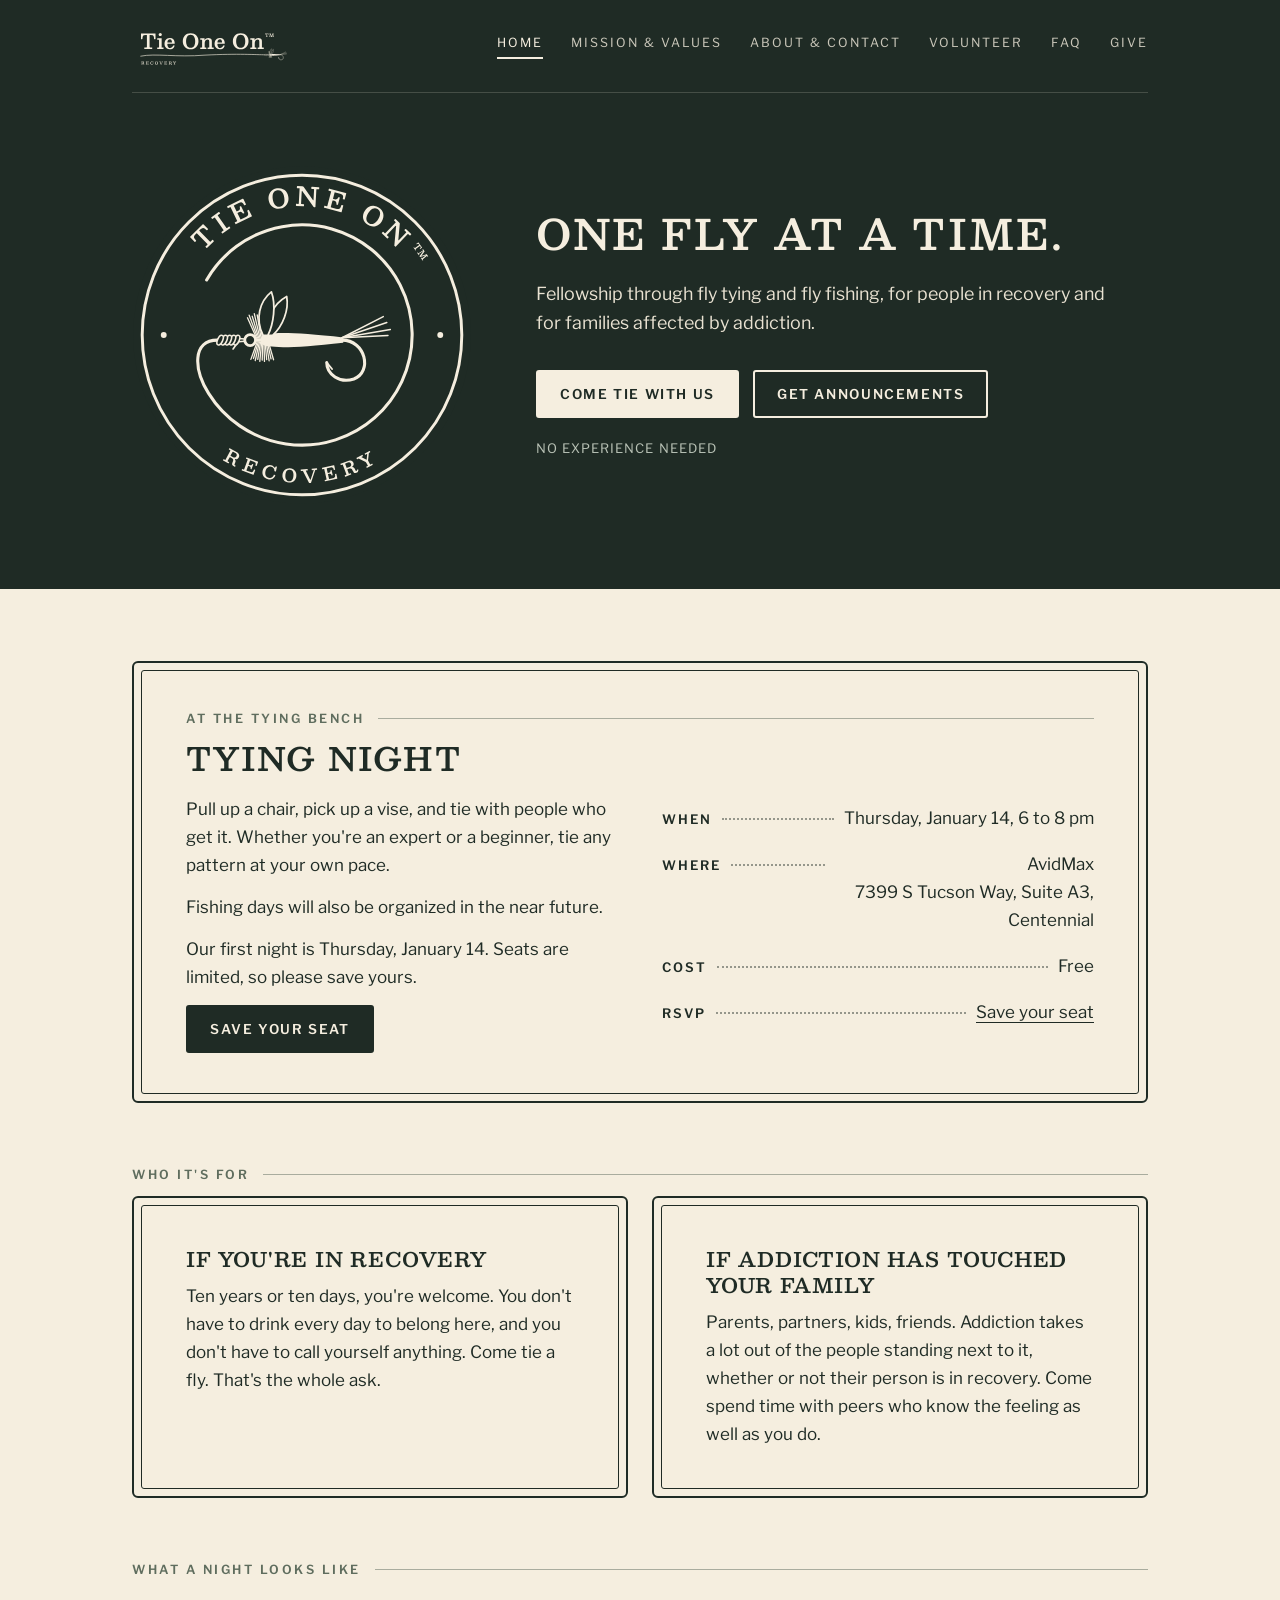
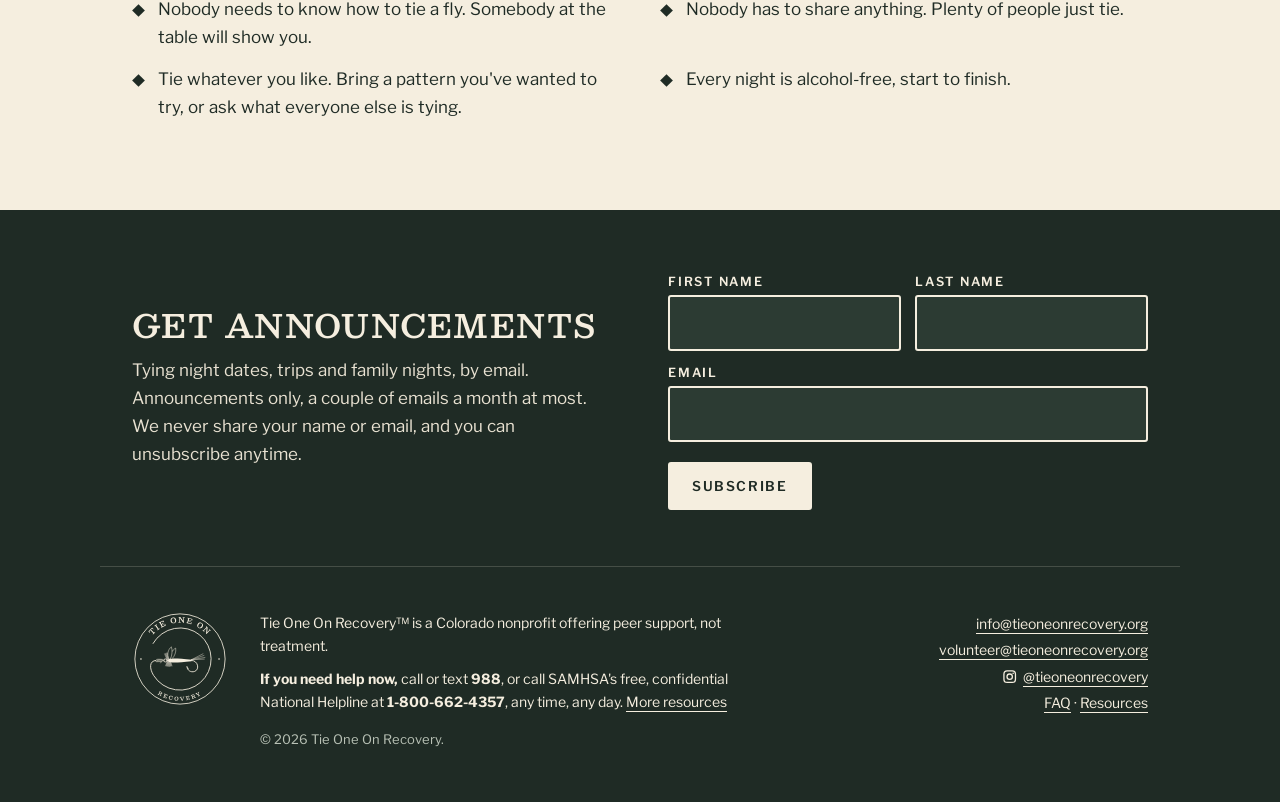
==== commit 7dab64e6: "Open RSVPs and add volunteer, FAQ and resources pages The tying night box now shows Thursday, Januar" ====
--- a/index.html
+++ b/index.html
@@ -21,7 +21,7 @@
   <div class="wrap">
     <header class="top">
       <a href="/" aria-label="Tie One On Recovery, home"><svg class="logo" xmlns="http://www.w3.org/2000/svg" viewBox="0 0 476 142" role="img" aria-label="Tie One On Recovery"><defs><mask id="ko1" maskUnits="userSpaceOnUse" x="-2000" y="-2000" width="6000" height="6000"><rect x="-2000" y="-2000" width="6000" height="6000" fill="#fff"/><g transform="translate(404.93,97) scale(0.44)"><path d="M15,-4 C13,-18 20,-31 31,-37 C33,-26 28,-12 19,-4 Z" fill="#000" stroke="none" stroke-width="1.5" stroke-linejoin="round"/></g></mask><mask id="ko2" maskUnits="userSpaceOnUse" x="-2000" y="-2000" width="6000" height="6000"><rect x="-2000" y="-2000" width="6000" height="6000" fill="#fff"/><g transform="translate(404.93,97) scale(0.44)"><path d="M11,-4 C4,-18 8,-33 18,-41 C22,-30 20,-14 15,-4 Z" fill="#000" stroke="none" stroke-width="1.5" stroke-linejoin="round"/></g></mask><mask id="ko3" maskUnits="userSpaceOnUse" x="-2000" y="-2000" width="6000" height="6000"><rect x="-2000" y="-2000" width="6000" height="6000" fill="#fff"/><g transform="translate(404.93,97) scale(0.44) rotate(24 -11.5 0)"><ellipse cx="-11.5" cy="0" rx="2.15" ry="4.4" fill="#000" stroke="none" stroke-width="1.35"/></g></mask><mask id="ko4" maskUnits="userSpaceOnUse" x="-2000" y="-2000" width="6000" height="6000"><rect x="-2000" y="-2000" width="6000" height="6000" fill="#fff"/><g transform="translate(404.93,97) scale(0.44) rotate(24 -15 0)"><ellipse cx="-15" cy="0" rx="2.15" ry="4.4" fill="#000" stroke="none" stroke-width="1.35"/></g></mask><mask id="ko5" maskUnits="userSpaceOnUse" x="-2000" y="-2000" width="6000" height="6000"><rect x="-2000" y="-2000" width="6000" height="6000" fill="#fff"/><g transform="translate(404.93,97) scale(0.44) rotate(24 -18.5 0)"><ellipse cx="-18.5" cy="0" rx="2.15" ry="4.4" fill="#000" stroke="none" stroke-width="1.35"/></g></mask><mask id="ko6" maskUnits="userSpaceOnUse" x="-2000" y="-2000" width="6000" height="6000"><rect x="-2000" y="-2000" width="6000" height="6000" fill="#fff"/><g transform="translate(404.93,97) scale(0.44) rotate(24 -22 0)"><ellipse cx="-22" cy="0" rx="2.15" ry="4.4" fill="#000" stroke="none" stroke-width="1.35"/></g></mask><mask id="ko7" maskUnits="userSpaceOnUse" x="-2000" y="-2000" width="6000" height="6000"><rect x="-2000" y="-2000" width="6000" height="6000" fill="#fff"/><g transform="translate(404.93,97) scale(0.44) rotate(24 -25.5 0)"><ellipse cx="-25.5" cy="0" rx="2.15" ry="4.4" fill="#000" stroke="none" stroke-width="1.35"/></g></mask></defs><g mask="url(#ko7)"><g mask="url(#ko6)"><g mask="url(#ko5)"><g mask="url(#ko4)"><g mask="url(#ko3)"><g mask="url(#ko2)"><g mask="url(#ko1)"><path d="M36.297333333333334 78.65066666666667Q36.297333333333334 79.57066666666667 36.57333333333334 79.78533333333334Q36.849333333333334 80.0 37.769333333333336 80.0H58.132Q59.02133333333333 80.0 59.45066666666666 79.78533333333334Q59.879999999999995 79.57066666666667 59.879999999999995 78.58933333333333V76.71866666666666Q59.879999999999995 75.768 59.64999999999999 75.46133333333333Q59.419999999999995 75.15466666666667 58.46933333333333 75.15466666666667H53.86933333333333Q52.64266666666666 75.15466666666667 52.36666666666666 74.80199999999999Q52.090666666666664 74.44933333333333 52.090666666666664 73.19200000000001V39.85733333333334Q52.090666666666664 39.06 52.30533333333333 38.79933333333334Q52.519999999999996 38.53866666666667 53.256 38.53866666666667H55.556Q59.266666666666666 38.53866666666667 61.336666666666666 39.489333333333335Q63.406666666666666 40.440000000000005 64.28066666666666 42.77066666666667Q65.15466666666666 45.101333333333336 65.24666666666667 49.24133333333333Q65.27733333333333 50.06933333333333 65.47666666666666 50.406666666666666Q65.67599999999999 50.744 66.62666666666667 50.744H68.22133333333333Q69.08 50.744 69.34066666666666 50.56Q69.60133333333333 50.376000000000005 69.60133333333333 49.548V35.44133333333333Q69.60133333333333 34.552 69.40199999999999 34.275999999999996Q69.20266666666666 34.0 68.344 34.0H27.986666666666665Q26.974666666666668 34.0 26.775333333333336 34.30666666666667Q26.576 34.61333333333334 26.576 35.656000000000006V49.272000000000006Q26.576 50.008 26.775333333333336 50.376000000000005Q26.974666666666668 50.744 27.772 50.744H29.489333333333335Q30.409333333333333 50.744 30.654666666666664 50.452666666666666Q30.9 50.16133333333333 30.930666666666667 49.333333333333336Q31.022666666666666 45.16266666666667 31.881333333333334 42.81666666666666Q32.74 40.470666666666666 34.81 39.504666666666665Q36.879999999999995 38.53866666666667 40.590666666666664 38.53866666666667H42.82933333333333Q43.596000000000004 38.53866666666667 43.84133333333334 38.79933333333334Q44.086666666666666 39.06 44.086666666666666 39.85733333333334V73.376Q44.086666666666666 74.54133333333333 43.78 74.848Q43.47333333333333 75.15466666666667 42.33866666666667 75.15466666666667H37.616Q36.879999999999995 75.15466666666667 36.58866666666667 75.36933333333334Q36.297333333333334 75.584 36.297333333333334 76.38133333333333ZM78.80133333333333 37.25066666666667Q78.80133333333333 39.244 80.212 40.501333333333335Q81.62266666666667 41.75866666666667 83.58533333333334 41.75866666666667Q85.57866666666666 41.75866666666667 86.974 40.501333333333335Q88.36933333333334 39.244 88.36933333333334 37.25066666666667Q88.36933333333334 35.22666666666667 86.974 33.98466666666667Q85.57866666666666 32.74266666666667 83.58533333333334 32.74266666666667Q81.62266666666667 32.74266666666667 80.212 33.98466666666667Q78.80133333333333 35.22666666666667 78.80133333333333 37.25066666666667ZM79.35333333333334 52.400000000000006Q80.028 52.400000000000006 80.028 53.16666666666667V74.90933333333334Q80.028 75.4 79.92066666666668 75.55333333333334Q79.81333333333333 75.70666666666666 79.292 75.70666666666666H75.45866666666667Q74.90666666666667 75.70666666666666 74.70733333333334 75.86Q74.50800000000001 76.01333333333334 74.50800000000001 76.62666666666667V79.264Q74.50800000000001 79.75466666666667 74.70733333333334 79.87733333333333Q74.90666666666667 80.0 75.39733333333334 80.0H92.50933333333333Q93.03066666666666 80.0 93.15333333333334 79.84666666666666Q93.27600000000001 79.69333333333333 93.27600000000001 79.20266666666667V76.35066666666667Q93.27600000000001 75.89066666666666 93.12266666666667 75.79866666666666Q92.96933333333334 75.70666666666666 92.50933333333333 75.70666666666666H88.4Q88.00133333333333 75.70666666666666 87.87866666666667 75.538Q87.756 75.36933333333333 87.756 74.97066666666667V48.75066666666667Q87.756 48.321333333333335 87.63333333333333 48.214Q87.51066666666667 48.10666666666667 87.112 48.10666666666667H75.30533333333334Q74.50800000000001 48.10666666666667 74.50800000000001 48.93466666666667V51.69466666666666Q74.50800000000001 52.15466666666667 74.63066666666667 52.27733333333334Q74.75333333333333 52.400000000000006 75.21333333333334 52.400000000000006ZM96.18933333333332 64.66666666666667Q96.18933333333332 68.96000000000001 97.93733333333333 72.64Q99.68533333333333 76.32 103.13533333333334 78.55866666666665Q106.58533333333332 80.79733333333333 111.67599999999999 80.79733333333333Q115.57066666666665 80.79733333333333 118.46866666666665 79.50933333333333Q121.36666666666666 78.22133333333333 123.268 75.82933333333332Q125.16933333333333 73.43733333333333 126.05866666666665 70.064Q126.15066666666667 69.696 126.01266666666666 69.54266666666666Q125.87466666666666 69.38933333333333 125.35333333333332 69.38933333333333H122.16399999999999Q121.67333333333332 69.38933333333333 121.53533333333331 69.58866666666665Q121.39733333333332 69.788 121.244 70.12533333333333Q120.07866666666666 73.19200000000001 117.94733333333332 75.00133333333333Q115.81599999999999 76.81066666666666 112.59599999999999 76.81066666666666Q109.744 76.81066666666666 107.996 75.24666666666667Q106.24799999999999 73.68266666666666 105.466 71.122Q104.684 68.56133333333334 104.62266666666666 65.52533333333334Q104.62266666666666 65.004 104.80666666666666 64.82Q104.99066666666666 64.636 105.54266666666666 64.636H125.29199999999999Q125.93599999999999 64.636 126.15066666666667 64.46733333333333Q126.36533333333333 64.29866666666666 126.36533333333333 63.65466666666667Q126.36533333333333 61.53866666666667 125.96666666666665 59.254000000000005Q125.56799999999998 56.96933333333334 124.63266666666665 54.85333333333334Q123.69733333333332 52.73733333333334 122.05666666666666 51.02Q120.416 49.30266666666667 117.978 48.306Q115.53999999999999 47.309333333333335 112.10533333333333 47.309333333333335Q106.8 47.309333333333335 103.258 49.60933333333334Q99.716 51.909333333333336 97.95266666666666 55.83466666666667Q96.18933333333332 59.760000000000005 96.18933333333332 64.66666666666667ZM105.604 60.894666666666666Q104.96 60.894666666666666 104.83733333333333 60.726Q104.71466666666666 60.55733333333333 104.74533333333332 60.00533333333333Q104.80666666666666 57.797333333333334 105.60399999999998 55.742666666666665Q106.40133333333333 53.688 107.996 52.354Q109.59066666666666 51.02 111.98266666666666 51.02Q113.60799999999999 51.02 114.77333333333333 51.909333333333336Q115.93866666666666 52.79866666666667 116.70533333333333 54.224666666666664Q117.472 55.650666666666666 117.84 57.245333333333335Q118.208 58.84 118.23866666666666 60.312Q118.26933333333332 60.71066666666667 118.13133333333332 60.80266666666667Q117.99333333333333 60.894666666666666 117.38 60.894666666666666ZM150.25466666666665 57.0Q150.25466666666665 62.029333333333334 151.84933333333333 66.35333333333334Q153.444 70.67733333333334 156.43399999999997 73.928Q159.42399999999998 77.17866666666667 163.73266666666666 78.988Q168.0413333333333 80.79733333333333 173.43866666666665 80.79733333333333Q178.62133333333333 80.79733333333333 182.86866666666666 78.988Q187.11599999999999 77.17866666666667 190.19799999999998 73.928Q193.27999999999997 70.67733333333334 194.9513333333333 66.35333333333334Q196.62266666666665 62.029333333333334 196.62266666666665 57.0Q196.62266666666665 51.97066666666667 195.02799999999996 47.646666666666675Q193.4333333333333 43.32266666666667 190.428 40.072Q187.42266666666666 36.821333333333335 183.1293333333333 35.012Q178.83599999999998 33.20266666666667 173.43866666666665 33.20266666666667Q168.0413333333333 33.20266666666667 163.73266666666666 35.012Q159.42399999999998 36.821333333333335 156.43399999999997 40.072Q153.444 43.32266666666667 151.84933333333333 47.646666666666675Q150.25466666666665 51.97066666666667 150.25466666666665 57.0ZM159.97599999999997 57.0Q159.97599999999997 52.92133333333334 160.74266666666665 49.44066666666667Q161.5093333333333 45.96 163.11933333333332 43.32266666666666Q164.7293333333333 40.68533333333333 167.28999999999996 39.21333333333334Q169.85066666666665 37.74133333333334 173.43866666666665 37.74133333333334Q177.02666666666664 37.74133333333334 179.5873333333333 39.21333333333334Q182.14799999999997 40.68533333333333 183.75799999999998 43.32266666666666Q185.36799999999997 45.96 186.13466666666665 49.44066666666667Q186.9013333333333 52.92133333333334 186.9013333333333 57.0Q186.9013333333333 61.048 186.22666666666663 64.54400000000001Q185.55199999999996 68.04 183.98799999999997 70.67733333333334Q182.42399999999998 73.31466666666667 179.83266666666663 74.78666666666666Q177.2413333333333 76.25866666666667 173.43866666666665 76.25866666666667Q169.85066666666665 76.25866666666667 167.28999999999996 74.78666666666666Q164.7293333333333 73.31466666666667 163.11933333333332 70.67733333333334Q161.5093333333333 68.04 160.74266666666665 64.54400000000001Q159.97599999999997 61.048 159.97599999999997 57.0ZM206.43599999999998 52.400000000000006Q206.9573333333333 52.400000000000006 207.17199999999997 52.538000000000004Q207.38666666666666 52.676 207.38666666666666 53.19733333333333V74.72533333333334Q207.38666666666666 75.4 207.1413333333333 75.55333333333334Q206.896 75.70666666666666 206.19066666666666 75.70666666666666H203.00133333333332Q202.35733333333332 75.70666666666666 202.11199999999997 75.89066666666668Q201.86666666666665 76.07466666666667 201.86666666666665 76.78V78.92666666666666Q201.86666666666665 79.57066666666667 202.00466666666665 79.78533333333334Q202.14266666666666 80.0 202.75599999999997 80.0H218.82533333333333Q219.408 80.0 219.63799999999998 79.816Q219.868 79.632 219.868 79.01866666666666V76.78Q219.868 76.07466666666667 219.63799999999998 75.89066666666668Q219.408 75.70666666666666 218.76399999999998 75.70666666666666H216.34133333333332Q215.6053333333333 75.70666666666666 215.34466666666663 75.43066666666667Q215.08399999999997 75.15466666666667 215.08399999999997 74.48V62.64266666666667Q215.08399999999997 59.484 216.188 57.06133333333334Q217.29199999999997 54.638666666666666 219.224 53.274Q221.15599999999998 51.909333333333336 223.60933333333332 51.909333333333336Q226.18533333333332 51.909333333333336 227.36599999999999 53.458Q228.54666666666665 55.00666666666667 228.54666666666665 58.13466666666667V74.51066666666667Q228.54666666666665 75.30799999999999 228.30133333333333 75.50733333333332Q228.05599999999998 75.70666666666666 227.28933333333333 75.70666666666666H224.59066666666666Q224.00799999999998 75.70666666666666 223.86999999999998 75.952Q223.73199999999997 76.19733333333333 223.73199999999997 76.74933333333334V78.92666666666666Q223.73199999999997 79.50933333333333 223.85466666666665 79.75466666666667Q223.97733333333332 80.0 224.59066666666666 80.0H240.56799999999998Q241.2733333333333 80.0 241.51866666666666 79.862Q241.76399999999998 79.724 241.76399999999998 79.04933333333334V76.688Q241.76399999999998 76.136 241.59533333333331 75.92133333333334Q241.42666666666665 75.70666666666666 240.87466666666666 75.70666666666666H237.47066666666666Q236.64266666666666 75.70666666666666 236.44333333333333 75.446Q236.24399999999997 75.18533333333333 236.24399999999997 74.35733333333333V57.368Q236.24399999999997 54.08666666666667 235.26266666666663 51.848000000000006Q234.28133333333332 49.60933333333334 232.012 48.45933333333333Q229.74266666666665 47.309333333333335 225.94 47.309333333333335Q221.98399999999998 47.309333333333335 219.53066666666666 48.919333333333334Q217.0773333333333 50.529333333333334 215.54399999999998 52.82933333333334Q215.11466666666666 53.38133333333333 214.9153333333333 53.366Q214.71599999999998 53.35066666666667 214.71599999999998 52.15466666666667V49.30266666666667Q214.71599999999998 48.72 214.42466666666667 48.413333333333334Q214.13333333333333 48.10666666666667 213.55066666666664 48.10666666666667H202.87866666666665Q202.35733333333332 48.10666666666667 202.11199999999997 48.306000000000004Q201.86666666666665 48.50533333333334 201.86666666666665 49.088V51.388000000000005Q201.86666666666665 51.97066666666667 202.01999999999998 52.18533333333334Q202.17333333333332 52.400000000000006 202.75599999999997 52.400000000000006ZM244.3093333333333 64.66666666666667Q244.3093333333333 68.96000000000001 246.0573333333333 72.64Q247.80533333333332 76.32 251.25533333333334 78.55866666666665Q254.70533333333333 80.79733333333333 259.796 80.79733333333333Q263.69066666666663 80.79733333333333 266.58866666666665 79.50933333333333Q269.4866666666667 78.22133333333333 271.38800000000003 75.82933333333332Q273.28933333333333 73.43733333333333 274.17866666666663 70.064Q274.27066666666667 69.696 274.13266666666664 69.54266666666666Q273.99466666666666 69.38933333333333 273.4733333333333 69.38933333333333H270.284Q269.7933333333333 69.38933333333333 269.6553333333333 69.58866666666665Q269.51733333333334 69.788 269.364 70.12533333333333Q268.19866666666667 73.19200000000001 266.0673333333333 75.00133333333333Q263.936 76.81066666666666 260.716 76.81066666666666Q257.864 76.81066666666666 256.116 75.24666666666667Q254.368 73.68266666666666 253.58599999999998 71.122Q252.80399999999997 68.56133333333334 252.74266666666665 65.52533333333334Q252.74266666666665 65.004 252.92666666666665 64.82Q253.11066666666665 64.636 253.66266666666664 64.636H273.412Q274.056 64.636 274.27066666666667 64.46733333333333Q274.4853333333333 64.29866666666666 274.4853333333333 63.65466666666667Q274.4853333333333 61.53866666666667 274.08666666666664 59.254000000000005Q273.688 56.96933333333334 272.75266666666664 54.85333333333334Q271.8173333333333 52.73733333333334 270.1766666666666 51.02Q268.536 49.30266666666667 266.09799999999996 48.306Q263.65999999999997 47.309333333333335 260.2253333333333 47.309333333333335Q254.92 47.309333333333335 251.378 49.60933333333334Q247.83599999999998 51.909333333333336 246.07266666666663 55.83466666666667Q244.3093333333333 59.760000000000005 244.3093333333333 64.66666666666667ZM253.724 60.894666666666666Q253.07999999999998 60.894666666666666 252.95733333333334 60.726Q252.83466666666666 60.55733333333333 252.86533333333333 60.00533333333333Q252.92666666666665 57.797333333333334 253.724 55.742666666666665Q254.5213333333333 53.688 256.116 52.354Q257.71066666666667 51.02 260.10266666666666 51.02Q261.728 51.02 262.8933333333333 51.909333333333336Q264.0586666666666 52.79866666666667 264.82533333333333 54.224666666666664Q265.592 55.650666666666666 265.96 57.245333333333335Q266.328 58.84 266.35866666666664 60.312Q266.3893333333333 60.71066666666667 266.2513333333333 60.80266666666667Q266.11333333333334 60.894666666666666 265.5 60.894666666666666ZM298.37466666666666 57.0Q298.37466666666666 62.029333333333334 299.96933333333334 66.35333333333334Q301.56399999999996 70.67733333333334 304.554 73.928Q307.544 77.17866666666667 311.85266666666666 78.988Q316.1613333333333 80.79733333333333 321.5586666666666 80.79733333333333Q326.74133333333333 80.79733333333333 330.98866666666663 78.988Q335.236 77.17866666666667 338.318 73.928Q341.4 70.67733333333334 343.0713333333333 66.35333333333334Q344.74266666666665 62.029333333333334 344.74266666666665 57.0Q344.74266666666665 51.97066666666667 343.14799999999997 47.646666666666675Q341.5533333333333 43.32266666666667 338.548 40.072Q335.54266666666666 36.821333333333335 331.2493333333333 35.012Q326.95599999999996 33.20266666666667 321.5586666666666 33.20266666666667Q316.1613333333333 33.20266666666667 311.85266666666666 35.012Q307.544 36.821333333333335 304.554 40.072Q301.56399999999996 43.32266666666667 299.96933333333334 47.646666666666675Q298.37466666666666 51.97066666666667 298.37466666666666 57.0ZM308.096 57.0Q308.096 52.92133333333334 308.86266666666666 49.44066666666667Q309.6293333333333 45.96 311.2393333333333 43.32266666666666Q312.84933333333333 40.68533333333333 315.40999999999997 39.21333333333334Q317.97066666666666 37.74133333333334 321.5586666666666 37.74133333333334Q325.14666666666665 37.74133333333334 327.7073333333333 39.21333333333334Q330.268 40.68533333333333 331.878 43.32266666666666Q333.488 45.96 334.25466666666665 49.44066666666667Q335.0213333333333 52.92133333333334 335.0213333333333 57.0Q335.0213333333333 61.048 334.34666666666664 64.54400000000001Q333.67199999999997 68.04 332.10799999999995 70.67733333333334Q330.544 73.31466666666667 327.9526666666667 74.78666666666666Q325.36133333333333 76.25866666666667 321.5586666666666 76.25866666666667Q317.97066666666666 76.25866666666667 315.40999999999997 74.78666666666666Q312.84933333333333 73.31466666666667 311.2393333333333 70.67733333333334Q309.6293333333333 68.04 308.86266666666666 64.54400000000001Q308.096 61.048 308.096 57.0ZM354.556 52.400000000000006Q355.07733333333334 52.400000000000006 355.29200000000003 52.538000000000004Q355.50666666666666 52.676 355.50666666666666 53.19733333333333V74.72533333333334Q355.50666666666666 75.4 355.2613333333333 75.55333333333334Q355.01599999999996 75.70666666666666 354.31066666666663 75.70666666666666H351.1213333333333Q350.4773333333333 75.70666666666666 350.23199999999997 75.89066666666668Q349.9866666666667 76.07466666666667 349.9866666666667 76.78V78.92666666666666Q349.9866666666667 79.57066666666667 350.12466666666666 79.78533333333334Q350.26266666666663 80.0 350.876 80.0H366.94533333333334Q367.52799999999996 80.0 367.758 79.816Q367.988 79.632 367.988 79.01866666666666V76.78Q367.988 76.07466666666667 367.758 75.89066666666668Q367.52799999999996 75.70666666666666 366.884 75.70666666666666H364.4613333333333Q363.7253333333333 75.70666666666666 363.46466666666663 75.43066666666667Q363.204 75.15466666666667 363.204 74.48V62.64266666666667Q363.204 59.484 364.308 57.06133333333334Q365.412 54.638666666666666 367.344 53.274Q369.276 51.909333333333336 371.72933333333333 51.909333333333336Q374.30533333333335 51.909333333333336 375.486 53.458Q376.66666666666663 55.00666666666667 376.66666666666663 58.13466666666667V74.51066666666667Q376.66666666666663 75.30799999999999 376.42133333333334 75.50733333333332Q376.176 75.70666666666666 375.40933333333334 75.70666666666666H372.71066666666667Q372.128 75.70666666666666 371.99 75.952Q371.852 76.19733333333333 371.852 76.74933333333334V78.92666666666666Q371.852 79.50933333333333 371.9746666666666 79.75466666666667Q372.0973333333333 80.0 372.71066666666667 80.0H388.688Q389.3933333333333 80.0 389.63866666666667 79.862Q389.884 79.724 389.884 79.04933333333334V76.688Q389.884 76.136 389.7153333333333 75.92133333333334Q389.5466666666666 75.70666666666666 388.99466666666666 75.70666666666666H385.59066666666666Q384.76266666666663 75.70666666666666 384.5633333333333 75.446Q384.364 75.18533333333333 384.364 74.35733333333333V57.368Q384.364 54.08666666666667 383.38266666666664 51.848000000000006Q382.4013333333333 49.60933333333334 380.13199999999995 48.45933333333333Q377.86266666666666 47.309333333333335 374.06 47.309333333333335Q370.104 47.309333333333335 367.65066666666667 48.919333333333334Q365.19733333333335 50.529333333333334 363.664 52.82933333333334Q363.23466666666667 53.38133333333333 363.03533333333337 53.366Q362.836 53.35066666666667 362.836 52.15466666666667V49.30266666666667Q362.836 48.72 362.54466666666667 48.413333333333334Q362.25333333333333 48.10666666666667 361.67066666666665 48.10666666666667H350.9986666666667Q350.4773333333333 48.10666666666667 350.23199999999997 48.306000000000004Q349.9866666666667 48.50533333333334 349.9866666666667 49.088V51.388000000000005Q349.9866666666667 51.97066666666667 350.14 52.18533333333334Q350.29333333333335 52.400000000000006 350.876 52.400000000000006Z" fill="#f5eedf"/><path d="M30.68 120.92773333333334Q30.483733333333333 120.92773333333334 30.4132 120.88786666666667Q30.342666666666666 120.848 30.342666666666666 120.63946666666666V117.98373333333333Q30.342666666666666 117.7936 30.397866666666665 117.75066666666666Q30.453066666666665 117.70773333333334 30.63093333333333 117.70773333333334H32.440266666666666Q32.88186666666667 117.70773333333334 33.25906666666667 117.88866666666667Q33.636266666666664 118.06960000000001 33.8724 118.43146666666667Q34.108533333333334 118.79333333333334 34.108533333333334 119.32693333333333Q34.108533333333334 119.86053333333334 33.8724 120.21626666666667Q33.636266666666664 120.572 33.25906666666667 120.74986666666666Q32.88186666666667 120.92773333333334 32.440266666666666 120.92773333333334ZM36.31653333333333 126.0Q36.4576 126.0 36.50666666666667 125.96013333333333Q36.555733333333336 125.92026666666666 36.555733333333336 125.76693333333333V125.30693333333333Q36.555733333333336 125.1536 36.50053333333334 125.12293333333332Q36.44533333333333 125.09226666666666 36.30426666666666 125.09226666666666H35.924Q35.641866666666665 125.09226666666666 35.5284 124.89906666666667Q35.41493333333333 124.70586666666667 35.38733333333333 124.38693333333333Q35.35973333333333 124.068 35.34133333333333 123.6816Q35.32293333333333 123.2952 35.23093333333333 122.90266666666666Q35.138933333333334 122.51013333333333 34.89666666666666 122.16973333333334Q34.654399999999995 121.82933333333334 34.176 121.60853333333333Q34.016533333333335 121.54106666666667 34.034933333333335 121.45519999999999Q34.053333333333335 121.36933333333333 34.21893333333333 121.32026666666667Q35.04693333333333 121.06266666666667 35.39346666666666 120.5352Q35.739999999999995 120.00773333333333 35.739999999999995 119.2656Q35.739999999999995 118.548 35.40266666666666 117.98986666666667Q35.065333333333335 117.43173333333334 34.33853333333333 117.11586666666668Q33.61173333333333 116.8 32.440266666666666 116.8H27.644Q27.509066666666666 116.8 27.46613333333333 116.846Q27.4232 116.892 27.4232 117.0392V117.49306666666666Q27.4232 117.6096 27.4784 117.65866666666668Q27.5336 117.70773333333334 27.650133333333333 117.70773333333334H28.557866666666666Q28.705066666666667 117.70773333333334 28.738799999999998 117.766Q28.77253333333333 117.82426666666667 28.77253333333333 117.96533333333333V124.804Q28.77253333333333 124.988 28.717333333333332 125.04013333333333Q28.662133333333333 125.09226666666666 28.465866666666667 125.09226666666666H27.7176Q27.527466666666665 125.09226666666666 27.47533333333333 125.13826666666667Q27.4232 125.18426666666667 27.4232 125.38053333333333V125.73013333333333Q27.4232 125.90186666666666 27.46613333333333 125.95093333333332Q27.509066666666666 126.0 27.668533333333333 126.0H31.366933333333332Q31.5448 126.0 31.6184 125.95400000000001Q31.692 125.908 31.692 125.71786666666667V125.3376Q31.692 125.18426666666667 31.6552 125.13826666666667Q31.6184 125.09226666666666 31.4712 125.09226666666666H30.600266666666666Q30.434666666666665 125.09226666666666 30.388666666666666 125.03399999999999Q30.342666666666666 124.97573333333334 30.342666666666666 124.8224V122.14213333333333Q30.342666666666666 121.93973333333334 30.404 121.906Q30.465333333333334 121.87226666666666 30.6616 121.87226666666666H32.1336Q32.73466666666667 121.87226666666666 33.0536 122.09613333333333Q33.37253333333333 122.32 33.516666666666666 122.68799999999999Q33.6608 123.056 33.70986666666667 123.49453333333332Q33.75893333333333 123.93306666666666 33.81106666666666 124.37466666666666Q33.8632 124.81626666666666 34.010400000000004 125.18426666666667Q34.1576 125.55226666666667 34.4888 125.77613333333333Q34.82 126.0 35.43333333333333 126.0ZM42.051199999999994 117.70773333333334Q42.23519999999999 117.70773333333334 42.29039999999999 117.74146666666667Q42.3456 117.7752 42.3456 117.9592V124.77333333333334Q42.3456 124.988 42.29653333333333 125.04013333333333Q42.24746666666666 125.09226666666666 42.026666666666664 125.09226666666666H41.21706666666666Q41.08826666666666 125.09226666666666 41.04226666666666 125.1168Q40.99626666666666 125.14133333333334 40.99626666666666 125.27013333333333V125.7792Q40.99626666666666 125.93866666666666 41.054533333333325 125.96933333333334Q41.11279999999999 126.0 41.25386666666666 126.0H49.16586666666666Q49.306933333333326 126.0 49.34373333333333 125.9632Q49.38053333333333 125.9264 49.38053333333333 125.78533333333333V122.88426666666666Q49.38053333333333 122.7432 49.331466666666664 122.7064Q49.282399999999996 122.6696 49.14133333333333 122.6696H48.71813333333333Q48.60159999999999 122.6696 48.56786666666666 122.71253333333334Q48.53413333333333 122.75546666666666 48.53413333333333 122.90266666666666Q48.52186666666666 123.74293333333334 48.340933333333325 124.22133333333333Q48.16 124.69973333333333 47.72146666666666 124.89599999999999Q47.282933333333325 125.09226666666666 46.47946666666666 125.09226666666666H44.20399999999999Q44.01386666666666 125.09226666666666 43.9648 125.0524Q43.91573333333333 125.01253333333334 43.91573333333333 124.82853333333334V121.90293333333334Q43.91573333333333 121.7312 43.96173333333333 121.66986666666666Q44.00773333333333 121.60853333333333 44.16106666666666 121.60853333333333H44.78666666666666Q45.22213333333333 121.60853333333333 45.5104 121.77413333333334Q45.79866666666666 121.93973333333334 45.95813333333333 122.2188Q46.117599999999996 122.49786666666667 46.154399999999995 122.84133333333334Q46.172799999999995 122.9824 46.21573333333333 123.0284Q46.25866666666666 123.0744 46.34453333333333 123.0744H46.65733333333333Q46.798399999999994 123.0744 46.83213333333333 123.02533333333332Q46.86586666666666 122.97626666666666 46.86586666666666 122.82293333333334V119.73786666666666Q46.86586666666666 119.60906666666666 46.822933333333324 119.5692Q46.779999999999994 119.52933333333334 46.651199999999996 119.52933333333334H46.33839999999999Q46.234133333333325 119.52933333333334 46.20346666666666 119.57533333333333Q46.172799999999995 119.62133333333334 46.160533333333326 119.744Q46.11146666666666 120.2592 45.78026666666666 120.59653333333333Q45.44906666666666 120.93386666666666 44.77439999999999 120.93386666666666H44.130399999999995Q43.9832 120.93386666666666 43.949466666666666 120.8664Q43.91573333333333 120.79893333333334 43.91573333333333 120.63946666666666V117.9776Q43.91573333333333 117.79973333333334 43.97706666666666 117.75373333333334Q44.038399999999996 117.70773333333334 44.20399999999999 117.70773333333334H46.60213333333333Q47.282933333333325 117.70773333333334 47.66933333333333 117.88560000000001Q48.05573333333333 118.06346666666667 48.224399999999996 118.4836Q48.39306666666666 118.90373333333334 48.41146666666666 119.62133333333334Q48.41759999999999 119.73786666666666 48.44519999999999 119.79613333333333Q48.47279999999999 119.8544 48.60773333333333 119.8544H49.06773333333333Q49.23333333333333 119.8544 49.245599999999996 119.81146666666666Q49.25786666666666 119.76853333333334 49.25786666666666 119.6152V117.09440000000001Q49.25786666666666 116.892 49.20266666666666 116.846Q49.14746666666666 116.8 48.94506666666666 116.8H41.23546666666666Q41.08826666666666 116.8 41.04226666666666 116.84293333333333Q40.99626666666666 116.88586666666667 40.99626666666666 117.04533333333333V117.43786666666666Q40.99626666666666 117.5912 41.03306666666666 117.64946666666667Q41.06986666666666 117.70773333333334 41.22933333333333 117.70773333333334ZM54.28106666666666 121.4Q54.28106666666666 122.4488 54.618399999999994 123.31973333333335Q54.95573333333333 124.19066666666667 55.578266666666664 124.82546666666667Q56.200799999999994 125.46026666666667 57.05333333333333 125.80680000000001Q57.90586666666666 126.15333333333334 58.93013333333332 126.15333333333334Q60.19359999999999 126.15333333333334 61.09519999999999 125.678Q61.99679999999999 125.20266666666667 62.51199999999999 124.3808Q63.02719999999999 123.55893333333333 63.113066666666654 122.51626666666667Q63.12533333333332 122.4304 63.088533333333324 122.40586666666667Q63.051733333333324 122.38133333333333 62.941333333333326 122.38133333333333H62.32799999999999Q62.22986666666666 122.38133333333333 62.19306666666666 122.41813333333333Q62.15626666666666 122.45493333333333 62.13786666666666 122.55306666666667Q62.045866666666655 123.24613333333333 61.65946666666666 123.85333333333332Q61.27306666666666 124.46053333333333 60.62293333333332 124.83466666666666Q59.97279999999999 125.2088 59.08346666666666 125.2088Q58.10213333333333 125.2088 57.43973333333332 124.71813333333333Q56.777333333333324 124.22746666666667 56.44306666666666 123.36573333333334Q56.108799999999995 122.504 56.108799999999995 121.4Q56.108799999999995 120.296 56.46453333333333 119.42813333333334Q56.82026666666666 118.56026666666666 57.50106666666666 118.0604Q58.18186666666666 117.56053333333334 59.14479999999999 117.56053333333334Q59.942133333333324 117.56053333333334 60.53399999999999 117.87946666666667Q61.12586666666666 118.1984 61.49386666666666 118.71360000000001Q61.86186666666666 119.2288 61.972266666666656 119.81146666666666Q61.99679999999999 119.928 62.01826666666666 119.97093333333333Q62.039733333333324 120.01386666666667 62.18079999999999 120.01386666666667H62.77573333333333Q62.898399999999995 120.01386666666667 62.935199999999995 119.98013333333333Q62.971999999999994 119.9464 62.971999999999994 119.82986666666667V116.9104Q62.971999999999994 116.8 62.94746666666666 116.76933333333332Q62.922933333333326 116.73866666666666 62.80639999999999 116.73866666666666H62.35253333333333Q62.24826666666666 116.73866666666666 62.22373333333333 116.76013333333333Q62.19919999999999 116.7816 62.16853333333333 116.8552L61.923199999999994 117.5912Q61.849599999999995 117.76906666666667 61.794399999999996 117.78133333333334Q61.73919999999999 117.7936 61.62266666666666 117.6832Q61.17493333333333 117.23546666666667 60.53093333333332 116.94106666666667Q59.886933333333324 116.64666666666668 59.05279999999999 116.64666666666668Q58.07759999999999 116.64666666666668 57.215866666666656 117.00240000000001Q56.35413333333332 117.35813333333334 55.691733333333325 117.99906666666666Q55.02933333333333 118.64 54.655199999999994 119.50786666666667Q54.28106666666666 120.37573333333333 54.28106666666666 121.4ZM67.89093333333334 121.4Q67.89093333333334 122.40586666666667 68.20373333333333 123.2676Q68.51653333333334 124.12933333333334 69.11146666666667 124.77946666666666Q69.7064 125.4296 70.55893333333333 125.79146666666666Q71.41146666666667 126.15333333333334 72.47866666666667 126.15333333333334Q73.50293333333333 126.15333333333334 74.34626666666666 125.79146666666666Q75.1896 125.4296 75.79986666666667 124.77946666666666Q76.41013333333333 124.12933333333334 76.73826666666668 123.2676Q77.0664 122.40586666666667 77.0664 121.4Q77.0664 120.39413333333333 76.7536 119.5324Q76.4408 118.67066666666666 75.84586666666667 118.02053333333333Q75.25093333333334 117.3704 74.39840000000001 117.00853333333333Q73.54586666666667 116.64666666666668 72.47866666666667 116.64666666666668Q71.41146666666667 116.64666666666668 70.55893333333333 117.00853333333333Q69.7064 117.3704 69.11146666666667 118.02053333333333Q68.51653333333334 118.67066666666666 68.20373333333333 119.5324Q67.89093333333334 120.39413333333333 67.89093333333334 121.4ZM69.71866666666666 121.4Q69.71866666666666 120.58426666666666 69.87506666666667 119.87586666666667Q70.03146666666667 119.16746666666667 70.36266666666667 118.6308Q70.69386666666666 118.09413333333333 71.21826666666666 117.7936Q71.74266666666666 117.49306666666666 72.47866666666667 117.49306666666666Q73.21466666666667 117.49306666666666 73.73906666666667 117.7936Q74.26346666666667 118.09413333333333 74.5916 118.6308Q74.91973333333334 119.16746666666667 75.07920000000001 119.87586666666667Q75.23866666666667 120.58426666666666 75.23866666666667 121.4Q75.23866666666667 122.2096 75.0976 122.92106666666666Q74.95653333333334 123.63253333333333 74.6376 124.16919999999999Q74.31866666666667 124.70586666666667 73.78813333333333 125.0064Q73.2576 125.30693333333333 72.47866666666667 125.30693333333333Q71.74266666666666 125.30693333333333 71.21826666666666 125.0064Q70.69386666666666 124.70586666666667 70.36266666666667 124.16919999999999Q70.03146666666667 123.63253333333333 69.87506666666667 122.92106666666666Q69.71866666666666 122.2096 69.71866666666666 121.4ZM86.6344 123.7184Q86.52399999999999 123.98213333333334 86.44733333333332 124.08333333333334Q86.37066666666666 124.18453333333333 86.3032 124.14466666666667Q86.23573333333333 124.1048 86.15599999999999 123.93613333333333Q86.07626666666665 123.76746666666666 85.95973333333333 123.48533333333333L83.764 118.00826666666667Q83.70266666666666 117.84266666666667 83.73946666666666 117.77520000000001Q83.77626666666666 117.70773333333334 84.02159999999999 117.70773333333334H84.70853333333332Q84.89866666666666 117.70773333333334 84.94773333333333 117.65559999999999Q84.9968 117.60346666666666 84.9968 117.4072V117.09440000000001Q84.9968 116.91653333333333 84.96 116.85826666666667Q84.9232 116.8 84.7576 116.8H80.7464Q80.5808 116.8 80.53479999999999 116.84293333333333Q80.4888 116.88586666666667 80.4888 117.05146666666667V117.43786666666666Q80.4888 117.5912 80.52253333333333 117.64946666666667Q80.55626666666666 117.70773333333334 80.7096 117.70773333333334H81.61733333333332Q81.81973333333333 117.70773333333334 81.86573333333334 117.74146666666667Q81.91173333333333 117.7752 81.96693333333333 117.91626666666667L85.33413333333333 125.9264Q85.39546666666666 126.0736 85.47213333333332 126.1288Q85.54879999999999 126.184 85.7696 126.184H86.27253333333333Q86.41359999999999 126.184 86.48106666666666 126.15026666666667Q86.54853333333332 126.11653333333334 86.58533333333332 126.05213333333333Q86.62213333333332 125.98773333333334 86.65279999999998 125.89573333333334L89.9648 117.98373333333333Q90.02613333333332 117.83653333333334 90.09359999999998 117.77213333333333Q90.16106666666666 117.70773333333334 90.37573333333333 117.70773333333334H91.13013333333332Q91.25893333333332 117.70773333333334 91.29266666666666 117.65559999999999Q91.32639999999999 117.60346666666666 91.32639999999999 117.4808V117.05146666666667Q91.32639999999999 116.89813333333333 91.28346666666667 116.84906666666666Q91.24053333333333 116.8 91.09333333333332 116.8H87.9592Q87.81813333333332 116.8 87.78133333333332 116.846Q87.74453333333332 116.892 87.74453333333332 117.0392V117.4992Q87.74453333333332 117.63413333333334 87.79053333333331 117.67093333333334Q87.83653333333332 117.70773333333334 87.98373333333332 117.70773333333334H88.72586666666666Q88.98346666666666 117.70773333333334 89.03559999999999 117.7568Q89.08773333333332 117.80586666666667 89.01413333333332 117.9776ZM96.46613333333333 117.70773333333334Q96.65013333333333 117.70773333333334 96.70533333333333 117.74146666666667Q96.76053333333333 117.7752 96.76053333333333 117.9592V124.77333333333334Q96.76053333333333 124.988 96.71146666666667 125.04013333333333Q96.6624 125.09226666666666 96.4416 125.09226666666666H95.632Q95.50319999999999 125.09226666666666 95.4572 125.1168Q95.4112 125.14133333333334 95.4112 125.27013333333333V125.7792Q95.4112 125.93866666666666 95.46946666666666 125.96933333333334Q95.52773333333333 126.0 95.6688 126.0H103.5808Q103.72186666666667 126.0 103.75866666666667 125.9632Q103.79546666666667 125.9264 103.79546666666667 125.78533333333333V122.88426666666666Q103.79546666666667 122.7432 103.7464 122.7064Q103.69733333333333 122.6696 103.55626666666666 122.6696H103.13306666666666Q103.01653333333333 122.6696 102.9828 122.71253333333334Q102.94906666666667 122.75546666666666 102.94906666666667 122.90266666666666Q102.9368 123.74293333333334 102.75586666666666 124.22133333333333Q102.57493333333333 124.69973333333333 102.13640000000001 124.89599999999999Q101.69786666666667 125.09226666666666 100.8944 125.09226666666666H98.61893333333333Q98.4288 125.09226666666666 98.37973333333333 125.0524Q98.33066666666667 125.01253333333334 98.33066666666667 124.82853333333334V121.90293333333334Q98.33066666666667 121.7312 98.37666666666667 121.66986666666666Q98.42266666666667 121.60853333333333 98.576 121.60853333333333H99.2016Q99.63706666666667 121.60853333333333 99.92533333333333 121.77413333333334Q100.2136 121.93973333333334 100.37306666666666 122.2188Q100.53253333333333 122.49786666666667 100.56933333333333 122.84133333333334Q100.58773333333333 122.9824 100.63066666666666 123.0284Q100.6736 123.0744 100.75946666666667 123.0744H101.07226666666666Q101.21333333333334 123.0744 101.24706666666667 123.02533333333332Q101.2808 122.97626666666666 101.2808 122.82293333333334V119.73786666666666Q101.2808 119.60906666666666 101.23786666666666 119.5692Q101.19493333333334 119.52933333333334 101.06613333333333 119.52933333333334H100.75333333333333Q100.64906666666667 119.52933333333334 100.61840000000001 119.57533333333333Q100.58773333333333 119.62133333333334 100.57546666666667 119.744Q100.5264 120.2592 100.1952 120.59653333333333Q99.864 120.93386666666666 99.18933333333334 120.93386666666666H98.54533333333333Q98.39813333333333 120.93386666666666 98.3644 120.8664Q98.33066666666667 120.79893333333334 98.33066666666667 120.63946666666666V117.9776Q98.33066666666667 117.79973333333334 98.392 117.75373333333334Q98.45333333333333 117.70773333333334 98.61893333333333 117.70773333333334H101.01706666666666Q101.69786666666667 117.70773333333334 102.08426666666666 117.88560000000001Q102.47066666666666 118.06346666666667 102.63933333333333 118.4836Q102.80799999999999 118.90373333333334 102.82639999999999 119.62133333333334Q102.83253333333333 119.73786666666666 102.86013333333332 119.79613333333333Q102.88773333333333 119.8544 103.02266666666667 119.8544H103.48266666666666Q103.64826666666667 119.8544 103.66053333333333 119.81146666666666Q103.6728 119.76853333333334 103.6728 119.6152V117.09440000000001Q103.6728 116.892 103.6176 116.846Q103.5624 116.8 103.36 116.8H95.6504Q95.50319999999999 116.8 95.4572 116.84293333333333Q95.4112 116.88586666666667 95.4112 117.04533333333333V117.43786666666666Q95.4112 117.5912 95.448 117.64946666666667Q95.48479999999999 117.70773333333334 95.64426666666667 117.70773333333334ZM118.38053333333332 124.804Q118.42346666666666 124.69973333333333 118.38973333333333 124.65373333333332Q118.356 124.60773333333333 118.2456 124.55253333333333L117.85919999999999 124.3624Q117.75493333333333 124.3072 117.71199999999999 124.344Q117.66906666666665 124.3808 117.61999999999999 124.4728Q117.49119999999999 124.75493333333333 117.3256 124.89599999999999Q117.16 125.03706666666666 116.99439999999998 125.03706666666666Q116.69386666666665 125.03706666666666 116.57426666666666 124.85306666666666Q116.45466666666665 124.66906666666667 116.43013333333332 124.36240000000001Q116.40559999999999 124.05573333333334 116.39946666666665 123.68466666666666Q116.39333333333332 123.3136 116.31973333333332 122.9272Q116.24613333333332 122.5408 116.04066666666665 122.20346666666667Q115.83519999999999 121.86613333333334 115.39973333333333 121.63306666666666Q115.1912 121.52266666666667 115.20653333333333 121.45519999999999Q115.22186666666666 121.38773333333333 115.40586666666665 121.3264Q116.2584 121.0504 116.59879999999998 120.51986666666667Q116.93919999999999 119.98933333333333 116.93919999999999 119.24106666666667Q116.93919999999999 118.548 116.60799999999999 117.99600000000001Q116.2768 117.444 115.54999999999998 117.122Q114.82319999999999 116.8 113.63946666666666 116.8H108.81866666666666Q108.68986666666666 116.8 108.65613333333332 116.84293333333333Q108.62239999999998 116.88586666666667 108.62239999999998 117.01466666666667V117.41946666666666Q108.62239999999998 117.5912 108.65613333333332 117.64946666666667Q108.68986666666666 117.70773333333334 108.85546666666666 117.70773333333334H109.66506666666666Q109.86133333333332 117.70773333333334 109.91653333333332 117.7568Q109.97173333333332 117.80586666666667 109.97173333333332 118.00213333333333V124.81626666666666Q109.97173333333332 125.0064 109.91653333333332 125.04933333333332Q109.86133333333332 125.09226666666666 109.66506666666666 125.09226666666666H108.85546666666666Q108.71439999999998 125.09226666666666 108.66839999999999 125.13213333333333Q108.62239999999998 125.172 108.62239999999998 125.3192V125.7976Q108.62239999999998 125.92026666666666 108.66533333333332 125.96013333333333Q108.70826666666666 126.0 108.83093333333332 126.0H112.65199999999999Q112.80533333333332 126.0 112.84826666666666 125.95706666666666Q112.89119999999998 125.91413333333334 112.89119999999998 125.7608V125.33146666666667Q112.89119999999998 125.18426666666667 112.85439999999998 125.13826666666667Q112.81759999999998 125.09226666666666 112.68266666666666 125.09226666666666H111.77493333333332Q111.63386666666666 125.09226666666666 111.58786666666666 125.05546666666666Q111.54186666666666 125.01866666666666 111.54186666666666 124.8776V122.18506666666667Q111.54186666666666 121.9888 111.57866666666666 121.93053333333333Q111.61546666666666 121.87226666666666 111.81173333333332 121.87226666666666H113.12426666666666Q113.74986666666666 121.87226666666666 114.07493333333332 122.10226666666667Q114.39999999999999 122.33226666666667 114.53799999999998 122.7156Q114.67599999999999 123.09893333333333 114.71586666666666 123.55586666666667Q114.75573333333332 124.0128 114.79866666666666 124.46666666666667Q114.84159999999999 124.92053333333334 114.97959999999999 125.30386666666666Q115.1176 125.6872 115.44879999999999 125.92026666666666Q115.77999999999999 126.15333333333334 116.41173333333333 126.15333333333334Q117.21519999999998 126.15333333333334 117.68133333333333 125.77000000000001Q118.14746666666666 125.38666666666667 118.38053333333332 124.804ZM111.83626666666666 120.92773333333334Q111.63386666666666 120.92773333333334 111.58786666666666 120.88173333333333Q111.54186666666666 120.83573333333334 111.54186666666666 120.63946666666666V117.996Q111.54186666666666 117.78746666666666 111.58173333333332 117.7476Q111.62159999999999 117.70773333333334 111.82399999999998 117.70773333333334H113.63946666666666Q114.08106666666666 117.70773333333334 114.45826666666666 117.88866666666667Q114.83546666666666 118.06960000000001 115.07159999999999 118.43146666666667Q115.30773333333332 118.79333333333334 115.30773333333332 119.32693333333333Q115.30773333333332 119.86053333333334 115.07159999999999 120.21626666666667Q114.83546666666666 120.572 114.45826666666666 120.74986666666666Q114.08106666666666 120.92773333333334 113.63946666666666 120.92773333333334ZM123.59386666666666 125.79146666666666Q123.59386666666666 125.93866666666666 123.65826666666666 125.96933333333334Q123.72266666666667 126.0 123.85146666666667 126.0H127.69706666666666Q127.85653333333333 126.0 127.92093333333332 125.9632Q127.98533333333333 125.9264 127.98533333333333 125.75466666666667V125.27626666666667Q127.98533333333333 125.15973333333334 127.94546666666666 125.126Q127.90559999999999 125.09226666666666 127.78293333333333 125.09226666666666H126.75866666666666Q126.57466666666666 125.09226666666666 126.544 125.05546666666666Q126.51333333333334 125.01866666666666 126.51333333333334 124.8408V122.36293333333333Q126.51333333333334 122.0808 126.56546666666667 121.96119999999999Q126.6176 121.8416 126.72186666666666 121.68826666666666L129.212 118.03893333333333Q129.32853333333333 117.8672 129.40213333333332 117.78746666666666Q129.47573333333332 117.70773333333334 129.77626666666666 117.70773333333334H130.32213333333334Q130.48773333333332 117.70773333333334 130.53986666666665 117.66786666666667Q130.59199999999998 117.628 130.59199999999998 117.46853333333334V117.04533333333333Q130.59199999999998 116.892 130.55519999999999 116.846Q130.51839999999999 116.8 130.3712 116.8H126.97946666666667Q126.81386666666666 116.8 126.77706666666666 116.84906666666666Q126.74026666666666 116.89813333333333 126.74026666666666 117.06986666666667V117.46853333333334Q126.74026666666666 117.62186666666666 126.7832 117.6648Q126.82613333333333 117.70773333333334 126.98559999999999 117.70773333333334H127.82586666666666Q128.11413333333334 117.70773333333334 128.16320000000002 117.74453333333334Q128.21226666666666 117.78133333333334 128.08346666666665 117.9776L126.20053333333333 120.80506666666666Q126.084 120.98293333333334 126.02266666666667 121.04733333333334Q125.96133333333333 121.11173333333333 125.90306666666666 121.05346666666667Q125.84479999999999 120.9952 125.72213333333333 120.81733333333334L123.80239999999999 117.96533333333333Q123.71039999999999 117.82426666666667 123.76253333333332 117.766Q123.81466666666667 117.70773333333334 124.05386666666666 117.70773333333334H124.82053333333333Q124.98613333333333 117.70773333333334 125.026 117.65866666666668Q125.06586666666666 117.6096 125.06586666666666 117.444V117.05146666666667Q125.06586666666666 116.88586666666667 125.01679999999999 116.84293333333333Q124.96773333333333 116.8 124.80826666666667 116.8H120.88293333333333Q120.71733333333333 116.8 120.6652 116.85213333333334Q120.61306666666667 116.90426666666667 120.61306666666667 117.08213333333333V117.51146666666666Q120.61306666666667 117.6464 120.65906666666666 117.67706666666666Q120.70506666666667 117.70773333333334 120.83386666666667 117.70773333333334H121.484Q121.74159999999999 117.70773333333334 121.81213333333332 117.75066666666666Q121.88266666666667 117.7936 121.97466666666666 117.9408L124.77146666666667 122.10533333333333Q124.87573333333333 122.25253333333333 124.90946666666666 122.39053333333334Q124.94319999999999 122.52853333333333 124.94319999999999 122.7984V124.84693333333334Q124.94319999999999 125.0064 124.90026666666665 125.04933333333332Q124.85733333333333 125.09226666666666 124.69173333333333 125.09226666666666H123.85759999999999Q123.69813333333333 125.09226666666666 123.64599999999999 125.13213333333333Q123.59386666666666 125.172 123.59386666666666 125.34986666666667Z" fill="#f5eedf"/><path d="M26,101 C70,92 130,105 216.01,98 C314.19,93 368.74,97 392.74,97" stroke="#f5eedf" stroke-width="1.9" fill="none" stroke-linecap="round"/><g transform="translate(404.93,97) scale(0.44)"><path d="M78,-2 L116,-15" stroke="#f5eedf" stroke-width="1.25" stroke-linecap="round"/></g><g transform="translate(404.93,97) scale(0.44)"><path d="M78,-2 L119,-9" stroke="#f5eedf" stroke-width="1.25" stroke-linecap="round"/></g><g transform="translate(404.93,97) scale(0.44)"><path d="M78,-2 L113,-20" stroke="#f5eedf" stroke-width="1.25" stroke-linecap="round"/></g><g transform="translate(404.93,97) scale(0.44)"><path d="M78,-2 L117,-4" stroke="#f5eedf" stroke-width="1.25" stroke-linecap="round"/></g><g transform="translate(404.93,97) scale(0.44)"><path d="M5,0 L78,0 C98,0 104,27 88,33 C76,37 65,29 65,19" stroke="#f5eedf" stroke-width="2.6" fill="none" stroke-linecap="round"/></g><g transform="translate(404.93,97) scale(0.44)"><path d="M65,19 L69.5,24.5" stroke="#f5eedf" stroke-width="1.6" stroke-linecap="round"/></g><g transform="translate(404.93,97) scale(0.44)"><path d="M10,-3.6 C14,-6.6 34,-7.4 79,-2.2 L79,2.2 C34,7.4 14,6.6 10,3.6 C8.6,2.4 8.6,-2.4 10,-3.6 Z" fill="#f5eedf"/></g><g transform="translate(404.93,97) scale(0.44)"><path d="M5.5,-1.5 L-2.28,-18.97" stroke="#f5eedf" stroke-width="1.1" stroke-linecap="round"/></g><g transform="translate(404.93,97) scale(0.44)"><path d="M6.45,-1.5 L-0.85,-21.16" stroke="#f5eedf" stroke-width="1.1" stroke-linecap="round"/></g><g transform="translate(404.93,97) scale(0.44)"><path d="M7.4,-1.5 L1.75,-20.29" stroke="#f5eedf" stroke-width="1.1" stroke-linecap="round"/></g><g transform="translate(404.93,97) scale(0.44)"><path d="M8.35,-1.5 L3.49,-22.42" stroke="#f5eedf" stroke-width="1.1" stroke-linecap="round"/></g><g transform="translate(404.93,97) scale(0.44)"><path d="M9.3,-1.5 L5.99,-21.35" stroke="#f5eedf" stroke-width="1.1" stroke-linecap="round"/></g><g transform="translate(404.93,97) scale(0.44)"><path d="M10.25,-1.5 L8.02,-23.36" stroke="#f5eedf" stroke-width="1.1" stroke-linecap="round"/></g><g transform="translate(404.93,97) scale(0.44)"><path d="M11.2,-1.5 L10.42,-21.86" stroke="#f5eedf" stroke-width="1.1" stroke-linecap="round"/></g><g transform="translate(404.93,97) scale(0.44)"><path d="M12.15,-1.5 L12.7,-23.22" stroke="#f5eedf" stroke-width="1.1" stroke-linecap="round"/></g><g transform="translate(404.93,97) scale(0.44)"><path d="M13.1,-1.5 L14.86,-21.3" stroke="#f5eedf" stroke-width="1.1" stroke-linecap="round"/></g><g transform="translate(404.93,97) scale(0.44)"><path d="M14.05,-1.5 L17.27,-22.48" stroke="#f5eedf" stroke-width="1.1" stroke-linecap="round"/></g><g transform="translate(404.93,97) scale(0.44)"><path d="M15,-1.5 L19.15,-20.43" stroke="#f5eedf" stroke-width="1.1" stroke-linecap="round"/></g><g transform="translate(404.93,97) scale(0.44)"><path d="M15.95,-1.5 L21.66,-21.42" stroke="#f5eedf" stroke-width="1.1" stroke-linecap="round"/></g><g transform="translate(404.93,97) scale(0.44)"><path d="M6,1.5 L0.6,16.35" stroke="#f5eedf" stroke-width="1.1" stroke-linecap="round"/></g><g transform="translate(404.93,97) scale(0.44)"><path d="M6.95,1.5 L2.8,15.6" stroke="#f5eedf" stroke-width="1.1" stroke-linecap="round"/></g><g transform="translate(404.93,97) scale(0.44)"><path d="M7.9,1.5 L4.31,17.3" stroke="#f5eedf" stroke-width="1.1" stroke-linecap="round"/></g><g transform="translate(404.93,97) scale(0.44)"><path d="M8.85,1.5 L6.44,16.41" stroke="#f5eedf" stroke-width="1.1" stroke-linecap="round"/></g><g transform="translate(404.93,97) scale(0.44)"><path d="M9.8,1.5 L8.18,18.02" stroke="#f5eedf" stroke-width="1.1" stroke-linecap="round"/></g><g transform="translate(404.93,97) scale(0.44)"><path d="M10.75,1.5 L10.21,16.99" stroke="#f5eedf" stroke-width="1.1" stroke-linecap="round"/></g><g transform="translate(404.93,97) scale(0.44)"><path d="M11.7,1.5 L12.16,18.09" stroke="#f5eedf" stroke-width="1.1" stroke-linecap="round"/></g><g transform="translate(404.93,97) scale(0.44)"><path d="M12.65,1.5 L14.02,16.54" stroke="#f5eedf" stroke-width="1.1" stroke-linecap="round"/></g><g transform="translate(404.93,97) scale(0.44)"><path d="M13.6,1.5 L16.08,17.51" stroke="#f5eedf" stroke-width="1.1" stroke-linecap="round"/></g><g transform="translate(404.93,97) scale(0.44)"><path d="M14.55,1.5 L17.71,15.86" stroke="#f5eedf" stroke-width="1.1" stroke-linecap="round"/></g><g transform="translate(404.93,97) scale(0.44)"><path d="M15.5,1.5 L19.86,16.69" stroke="#f5eedf" stroke-width="1.1" stroke-linecap="round"/></g></g><g transform="translate(404.93,97) scale(0.44)"><path d="M15,-4 C13,-18 20,-31 31,-37 C33,-26 28,-12 19,-4 Z" fill="none" stroke="#f5eedf" stroke-width="1.5" stroke-linejoin="round"/></g></g><g transform="translate(404.93,97) scale(0.44)"><path d="M11,-4 C4,-18 8,-33 18,-41 C22,-30 20,-14 15,-4 Z" fill="none" stroke="#f5eedf" stroke-width="1.5" stroke-linejoin="round"/></g><g transform="translate(404.93,97) scale(0.44)"><circle cx="0" cy="0" r="4.6" fill="none" stroke="#f5eedf" stroke-width="2.4"/></g><g transform="translate(404.93,97) scale(0.44)"><path d="M-10,-1.3 L-4.4,-0.9 M-10,1.3 L-4.4,0.9" stroke="#f5eedf" stroke-width="1.3" fill="none" stroke-linecap="round"/></g><g transform="translate(404.93,97) scale(0.44)"><path d="M-10.5,1.8 L-14.5,7.5" stroke="#f5eedf" stroke-width="1.4" stroke-linecap="round"/></g></g><g transform="translate(404.93,97) scale(0.44) rotate(24 -11.5 0)"><ellipse cx="-11.5" cy="0" rx="2.15" ry="4.4" fill="none" stroke="#f5eedf" stroke-width="1.35"/></g></g><g transform="translate(404.93,97) scale(0.44) rotate(24 -15 0)"><ellipse cx="-15" cy="0" rx="2.15" ry="4.4" fill="none" stroke="#f5eedf" stroke-width="1.35"/></g></g><g transform="translate(404.93,97) scale(0.44) rotate(24 -18.5 0)"><ellipse cx="-18.5" cy="0" rx="2.15" ry="4.4" fill="none" stroke="#f5eedf" stroke-width="1.35"/></g></g><g transform="translate(404.93,97) scale(0.44) rotate(24 -22 0)"><ellipse cx="-22" cy="0" rx="2.15" ry="4.4" fill="none" stroke="#f5eedf" stroke-width="1.35"/></g></g><g transform="translate(404.93,97) scale(0.44) rotate(24 -25.5 0)"><ellipse cx="-25.5" cy="0" rx="2.15" ry="4.4" fill="none" stroke="#f5eedf" stroke-width="1.35"/></g><path d="M396.23366666666664 44.192Q396.23366666666664 44.402 396.2966666666666 44.451Q396.3596666666666 44.5 396.5696666666666 44.5H401.2176666666666Q401.42066666666665 44.5 401.5186666666666 44.451Q401.6166666666666 44.402 401.6166666666666 44.178V43.751Q401.6166666666666 43.534 401.5641666666666 43.464Q401.5116666666666 43.394 401.2946666666666 43.394H400.2446666666666Q399.96466666666663 43.394 399.90166666666664 43.3135Q399.8386666666666 43.233 399.8386666666666 42.946V35.337Q399.8386666666666 35.155 399.88766666666663 35.0955Q399.9366666666666 35.036 400.1046666666666 35.036H400.6296666666666Q401.47666666666663 35.036 401.94916666666666 35.253Q402.4216666666666 35.47 402.6211666666666 36.001999999999995Q402.8206666666666 36.534 402.84166666666664 37.479Q402.84866666666665 37.668 402.8941666666666 37.745000000000005Q402.9396666666666 37.822 403.15666666666664 37.822H403.5206666666666Q403.71666666666664 37.822 403.77616666666665 37.78Q403.8356666666666 37.738 403.8356666666666 37.549V34.329Q403.8356666666666 34.126 403.7901666666666 34.063Q403.7446666666666 34.0 403.54866666666663 34.0H394.33666666666664Q394.1056666666666 34.0 394.06016666666665 34.07Q394.01466666666664 34.14 394.01466666666664 34.378V37.486Q394.01466666666664 37.653999999999996 394.06016666666665 37.738Q394.1056666666666 37.822 394.2876666666666 37.822H394.6796666666666Q394.88966666666664 37.822 394.9456666666666 37.7555Q395.0016666666666 37.689 395.0086666666666 37.5Q395.0296666666666 36.548 395.2256666666666 36.0125Q395.4216666666666 35.477000000000004 395.8941666666666 35.2565Q396.3666666666666 35.036 397.2136666666666 35.036H397.7246666666666Q397.89966666666663 35.036 397.9556666666666 35.0955Q398.0116666666666 35.155 398.0116666666666 35.337V42.988Q398.0116666666666 43.254 397.9416666666666 43.324Q397.8716666666666 43.394 397.6126666666666 43.394H396.5346666666666Q396.3666666666666 43.394 396.30016666666666 43.443Q396.23366666666664 43.492 396.23366666666664 43.674ZM407.4126666666666 35.106Q407.5946666666666 35.106 407.6506666666666 35.158500000000004Q407.7066666666666 35.211 407.6996666666666 35.372L407.3216666666666 43.016Q407.3146666666666 43.212 407.2586666666666 43.303Q407.20266666666663 43.394 406.9856666666666 43.394H405.9776666666666Q405.8096666666666 43.394 405.76066666666657 43.443Q405.7116666666666 43.492 405.7116666666666 43.674V44.192Q405.7116666666666 44.402 405.7676666666666 44.451Q405.8236666666666 44.5 406.0336666666666 44.5H409.75766666666664Q409.9676666666666 44.5 410.0516666666666 44.451Q410.1356666666666 44.402 410.1356666666666 44.199V43.702Q410.1356666666666 43.499 410.0761666666666 43.4465Q410.0166666666666 43.394 409.8206666666666 43.394H408.9456666666666Q408.6446666666666 43.394 408.57816666666656 43.299499999999995Q408.5116666666666 43.205 408.5186666666666 42.925L408.79866666666663 36.191Q408.8196666666666 35.82 408.8371666666666 35.676500000000004Q408.8546666666666 35.533 408.9106666666666 35.533Q409.0016666666666 35.533 409.0576666666666 35.729Q409.11366666666663 35.925 409.1626666666666 36.180499999999995Q409.2116666666666 36.436 409.27466666666663 36.618L411.8856666666666 44.29Q411.9486666666666 44.479 412.0256666666666 44.57Q412.1026666666666 44.661 412.3686666666666 44.661H412.9776666666666Q413.1946666666666 44.661 413.2611666666666 44.598Q413.32766666666663 44.535 413.3766666666666 44.381L415.9246666666666 36.821Q416.0086666666666 36.583 416.07516666666663 36.338Q416.1416666666666 36.093 416.2081666666666 35.925Q416.27466666666663 35.757 416.35866666666664 35.757Q416.4216666666666 35.757 416.42516666666666 35.9915Q416.42866666666663 36.226 416.4146666666666 36.551500000000004Q416.4006666666666 36.877 416.4076666666666 37.15L416.6036666666666 43.079Q416.6106666666666 43.261 416.5546666666666 43.3275Q416.4986666666666 43.394 416.3026666666666 43.394H415.31566666666663Q415.1126666666666 43.394 415.06016666666665 43.4535Q415.00766666666664 43.513 415.00766666666664 43.73V44.206Q415.00766666666664 44.395 415.0811666666666 44.447500000000005Q415.1546666666666 44.5 415.3366666666666 44.5H419.7396666666666Q419.93566666666663 44.5 419.9776666666666 44.433499999999995Q420.0196666666666 44.367 420.0196666666666 44.178V43.667Q420.0196666666666 43.471000000000004 419.9846666666666 43.432500000000005Q419.9496666666666 43.394 419.7606666666666 43.394H418.7036666666666Q418.5146666666666 43.394 418.4761666666666 43.337999999999994Q418.4376666666666 43.282 418.4306666666666 43.1L418.1296666666666 35.463Q418.1226666666666 35.266999999999996 418.1681666666666 35.186499999999995Q418.2136666666666 35.106 418.41666666666663 35.106H419.29166666666663Q419.5296666666666 35.106 419.57516666666663 35.0465Q419.62066666666664 34.987 419.62066666666664 34.756V34.266Q419.62066666666664 34.07 419.5541666666666 34.035Q419.4876666666666 34.0 419.29866666666663 34.0H415.9246666666666Q415.7076666666666 34.0 415.6691666666666 34.049Q415.6306666666666 34.098 415.5746666666666 34.252L413.1596666666666 41.385Q413.0826666666666 41.616 413.04066666666665 41.7245Q412.9986666666666 41.833 412.92866666666663 41.833Q412.85866666666664 41.833 412.82016666666664 41.6475Q412.7816666666666 41.462 412.69766666666663 41.224L410.4576666666666 34.399Q410.4086666666666 34.259 410.38766666666663 34.1715Q410.3666666666666 34.084 410.2931666666666 34.042Q410.2196666666666 34.0 410.0306666666666 34.0H406.4746666666666Q406.3066666666666 34.0 406.2296666666666 34.0245Q406.1526666666666 34.049 406.1526666666666 34.231V34.861000000000004Q406.1526666666666 35.028999999999996 406.2016666666666 35.067499999999995Q406.25066666666663 35.106 406.4186666666666 35.106Z" fill="#f5eedf"/></svg></a>
-      <nav aria-label="Pages"><a href="/" aria-current="page">Home</a><a href="/mission">Mission & values</a><a href="/about">About & contact</a><a href="/give">Give</a></nav>
+      <nav aria-label="Pages"><a href="/" aria-current="page">Home</a><a href="/mission">Mission & values</a><a href="/about">About & contact</a><a href="/volunteer">Volunteer</a><a href="/faq">FAQ</a><a href="/give">Give</a></nav>
     </header>
     <div class="hero">
       <svg class="badge" aria-hidden="true" focusable="false" xmlns="http://www.w3.org/2000/svg" viewBox="0 0 300 300" role="img" aria-label="Tie One On Recovery"><circle cx="150" cy="150" r="149" fill="#1f2b25"/><circle cx="150" cy="150" r="141" fill="none" stroke="#f5eedf" stroke-width="2.6"/><g transform="translate(37,37) scale(1.13)"><path d="M34.04,104 C14.04,104 15.41,126.92 27.07,145.57 A86,86 0 1 0 25.52,57" stroke="#f5eedf" stroke-width="2.4" fill="none" stroke-linecap="round"/><g transform="translate(59.52,104) scale(0.92)"><path d="M78,-2 L116,-15" stroke="#f5eedf" stroke-width="1.25" stroke-linecap="round"/><path d="M78,-2 L119,-9" stroke="#f5eedf" stroke-width="1.25" stroke-linecap="round"/><path d="M78,-2 L113,-20" stroke="#f5eedf" stroke-width="1.25" stroke-linecap="round"/><path d="M78,-2 L117,-4" stroke="#f5eedf" stroke-width="1.25" stroke-linecap="round"/><path d="M5,0 L78,0 C98,0 104,27 88,33 C76,37 65,29 65,19" stroke="#f5eedf" stroke-width="2.6" fill="none" stroke-linecap="round"/><path d="M65,19 L69.5,24.5" stroke="#f5eedf" stroke-width="1.6" stroke-linecap="round"/><path d="M10,-3.6 C14,-6.6 34,-7.4 79,-2.2 L79,2.2 C34,7.4 14,6.6 10,3.6 C8.6,2.4 8.6,-2.4 10,-3.6 Z" fill="#f5eedf"/><path d="M5.5,-1.5 L-2.28,-18.97" stroke="#f5eedf" stroke-width="1.1" stroke-linecap="round"/><path d="M6.45,-1.5 L-0.85,-21.16" stroke="#f5eedf" stroke-width="1.1" stroke-linecap="round"/><path d="M7.4,-1.5 L1.75,-20.29" stroke="#f5eedf" stroke-width="1.1" stroke-linecap="round"/><path d="M8.35,-1.5 L3.49,-22.42" stroke="#f5eedf" stroke-width="1.1" stroke-linecap="round"/><path d="M9.3,-1.5 L5.99,-21.35" stroke="#f5eedf" stroke-width="1.1" stroke-linecap="round"/><path d="M10.25,-1.5 L8.02,-23.36" stroke="#f5eedf" stroke-width="1.1" stroke-linecap="round"/><path d="M11.2,-1.5 L10.42,-21.86" stroke="#f5eedf" stroke-width="1.1" stroke-linecap="round"/><path d="M12.15,-1.5 L12.7,-23.22" stroke="#f5eedf" stroke-width="1.1" stroke-linecap="round"/><path d="M13.1,-1.5 L14.86,-21.3" stroke="#f5eedf" stroke-width="1.1" stroke-linecap="round"/><path d="M14.05,-1.5 L17.27,-22.48" stroke="#f5eedf" stroke-width="1.1" stroke-linecap="round"/><path d="M15,-1.5 L19.15,-20.43" stroke="#f5eedf" stroke-width="1.1" stroke-linecap="round"/><path d="M15.95,-1.5 L21.66,-21.42" stroke="#f5eedf" stroke-width="1.1" stroke-linecap="round"/><path d="M6,1.5 L0.6,16.35" stroke="#f5eedf" stroke-width="1.1" stroke-linecap="round"/><path d="M6.95,1.5 L2.8,15.6" stroke="#f5eedf" stroke-width="1.1" stroke-linecap="round"/><path d="M7.9,1.5 L4.31,17.3" stroke="#f5eedf" stroke-width="1.1" stroke-linecap="round"/><path d="M8.85,1.5 L6.44,16.41" stroke="#f5eedf" stroke-width="1.1" stroke-linecap="round"/><path d="M9.8,1.5 L8.18,18.02" stroke="#f5eedf" stroke-width="1.1" stroke-linecap="round"/><path d="M10.75,1.5 L10.21,16.99" stroke="#f5eedf" stroke-width="1.1" stroke-linecap="round"/><path d="M11.7,1.5 L12.16,18.09" stroke="#f5eedf" stroke-width="1.1" stroke-linecap="round"/><path d="M12.65,1.5 L14.02,16.54" stroke="#f5eedf" stroke-width="1.1" stroke-linecap="round"/><path d="M13.6,1.5 L16.08,17.51" stroke="#f5eedf" stroke-width="1.1" stroke-linecap="round"/><path d="M14.55,1.5 L17.71,15.86" stroke="#f5eedf" stroke-width="1.1" stroke-linecap="round"/><path d="M15.5,1.5 L19.86,16.69" stroke="#f5eedf" stroke-width="1.1" stroke-linecap="round"/><path d="M15,-4 C13,-18 20,-31 31,-37 C33,-26 28,-12 19,-4 Z" fill="#1f2b25" stroke="#f5eedf" stroke-width="1.5" stroke-linejoin="round"/><path d="M11,-4 C4,-18 8,-33 18,-41 C22,-30 20,-14 15,-4 Z" fill="#1f2b25" stroke="#f5eedf" stroke-width="1.5" stroke-linejoin="round"/><circle cx="0" cy="0" r="4.6" fill="none" stroke="#f5eedf" stroke-width="2.4"/><path d="M-10,-1.3 L-4.4,-0.9 M-10,1.3 L-4.4,0.9" stroke="#f5eedf" stroke-width="1.3" fill="none" stroke-linecap="round"/><path d="M-10.5,1.8 L-14.5,7.5" stroke="#f5eedf" stroke-width="1.4" stroke-linecap="round"/><ellipse cx="-11.5" cy="0" rx="2.15" ry="4.4" transform="rotate(24 -11.5 0)" fill="#1f2b25" stroke="#f5eedf" stroke-width="1.35"/><ellipse cx="-15" cy="0" rx="2.15" ry="4.4" transform="rotate(24 -15 0)" fill="#1f2b25" stroke="#f5eedf" stroke-width="1.35"/><ellipse cx="-18.5" cy="0" rx="2.15" ry="4.4" transform="rotate(24 -18.5 0)" fill="#1f2b25" stroke="#f5eedf" stroke-width="1.35"/><ellipse cx="-22" cy="0" rx="2.15" ry="4.4" transform="rotate(24 -22 0)" fill="#1f2b25" stroke="#f5eedf" stroke-width="1.35"/><ellipse cx="-25.5" cy="0" rx="2.15" ry="4.4" transform="rotate(24 -25.5 0)" fill="#1f2b25" stroke="#f5eedf" stroke-width="1.35"/></g></g><path d="M4.678333333333334 -0.5133333333333333Q4.678333333333334 -0.16333333333333333 4.783333333333333 -0.08166666666666667Q4.888333333333334 0.0 5.238333333333333 0.0H12.985000000000001Q13.323333333333334 0.0 13.486666666666668 -0.08166666666666667Q13.65 -0.16333333333333333 13.65 -0.5366666666666667V-1.2483333333333333Q13.65 -1.61 13.5625 -1.7266666666666668Q13.475000000000001 -1.8433333333333335 13.113333333333333 -1.8433333333333335H11.363333333333333Q10.896666666666667 -1.8433333333333335 10.791666666666668 -1.9775Q10.686666666666667 -2.111666666666667 10.686666666666667 -2.5900000000000003V-15.271666666666667Q10.686666666666667 -15.575000000000001 10.768333333333334 -15.674166666666668Q10.85 -15.773333333333333 11.13 -15.773333333333333H12.005Q13.416666666666668 -15.773333333333333 14.204166666666667 -15.411666666666667Q14.991666666666667 -15.05 15.324166666666667 -14.163333333333334Q15.656666666666668 -13.276666666666667 15.691666666666668 -11.701666666666668Q15.703333333333335 -11.386666666666667 15.779166666666669 -11.258333333333333Q15.855 -11.13 16.21666666666667 -11.13H16.823333333333334Q17.150000000000002 -11.13 17.249166666666667 -11.200000000000001Q17.348333333333333 -11.270000000000001 17.348333333333333 -11.585V-16.951666666666668Q17.348333333333333 -17.29 17.2725 -17.395Q17.19666666666667 -17.5 16.87 -17.5H1.5166666666666668Q1.1316666666666668 -17.5 1.0558333333333334 -17.383333333333333Q0.9800000000000001 -17.266666666666666 0.9800000000000001 -16.87V-11.690000000000001Q0.9800000000000001 -11.41 1.0558333333333334 -11.27Q1.1316666666666668 -11.13 1.435 -11.13H2.0883333333333334Q2.4383333333333335 -11.13 2.5316666666666667 -11.240833333333335Q2.625 -11.351666666666667 2.6366666666666667 -11.666666666666668Q2.671666666666667 -13.253333333333334 2.9983333333333335 -14.145833333333334Q3.325 -15.038333333333334 4.112500000000001 -15.405833333333334Q4.9 -15.773333333333333 6.3116666666666665 -15.773333333333333H7.163333333333334Q7.455 -15.773333333333333 7.548333333333334 -15.674166666666668Q7.641666666666667 -15.575000000000001 7.641666666666667 -15.271666666666667V-2.52Q7.641666666666667 -2.0766666666666667 7.525 -1.96Q7.408333333333334 -1.8433333333333335 6.976666666666667 -1.8433333333333335H5.180000000000001Q4.9 -1.8433333333333335 4.789166666666667 -1.7616666666666667Q4.678333333333334 -1.6800000000000002 4.678333333333334 -1.3766666666666667Z" fill="#f5eedf" transform="translate(70.68,68.82) rotate(-44.34) translate(-11.26,0)"/><path d="M6.825 -15.248333333333335Q6.825 -15.563333333333334 6.9125 -15.645Q7.0 -15.726666666666667 7.315 -15.726666666666667H9.17Q9.450000000000001 -15.726666666666667 9.572500000000002 -15.825833333333334Q9.695 -15.925 9.695 -16.263333333333335V-17.02166666666667Q9.695 -17.336666666666666 9.613333333333333 -17.418333333333333Q9.531666666666666 -17.5 9.216666666666667 -17.5H1.4116666666666666Q1.155 -17.5 1.0791666666666666 -17.441666666666666Q1.0033333333333334 -17.383333333333333 1.0033333333333334 -17.09166666666667V-16.135Q1.0033333333333334 -15.89 1.1025 -15.808333333333334Q1.2016666666666667 -15.726666666666667 1.4583333333333335 -15.726666666666667H3.231666666666667Q3.535 -15.726666666666667 3.581666666666667 -15.633333333333333Q3.6283333333333334 -15.540000000000001 3.6283333333333334 -15.260000000000002V-2.345Q3.6283333333333334 -1.9600000000000002 3.43 -1.8666666666666667Q3.231666666666667 -1.7733333333333334 2.916666666666667 -1.7733333333333334H1.5633333333333335Q1.225 -1.7733333333333334 1.1141666666666667 -1.6975000000000002Q1.0033333333333334 -1.6216666666666668 1.0033333333333334 -1.3766666666666667V-0.455Q1.0033333333333334 -0.17500000000000002 1.1083333333333334 -0.08750000000000001Q1.2133333333333334 0.0 1.5050000000000001 0.0H9.193333333333333Q9.485000000000001 0.0 9.59 -0.08750000000000001Q9.695 -0.17500000000000002 9.695 -0.4316666666666667V-1.3883333333333334Q9.695 -1.5983333333333334 9.625 -1.6858333333333335Q9.555 -1.7733333333333334 9.356666666666667 -1.7733333333333334H7.326666666666667Q7.035 -1.7733333333333334 6.93 -1.8725Q6.825 -1.9716666666666667 6.825 -2.2866666666666666Z" fill="#f5eedf" transform="translate(84.88,57.04) rotate(-35.01) translate(-7.22,0)"/><path d="M2.8000000000000003 -15.656666666666668Q3.1500000000000004 -15.656666666666668 3.2550000000000003 -15.592500000000001Q3.3600000000000003 -15.528333333333334 3.3600000000000003 -15.178333333333335V-2.45Q3.3600000000000003 -2.0300000000000002 3.2666666666666666 -1.936666666666667Q3.1733333333333333 -1.8433333333333335 2.765 -1.8433333333333335H1.2133333333333334Q0.9566666666666667 -1.8433333333333335 0.875 -1.8025000000000002Q0.7933333333333333 -1.7616666666666667 0.7933333333333333 -1.5050000000000001V-0.42000000000000004Q0.7933333333333333 -0.11666666666666667 0.8983333333333334 -0.058333333333333334Q1.0033333333333334 0.0 1.2950000000000002 0.0H16.496666666666666Q16.765 0.0 16.835 -0.07Q16.905 -0.14 16.905 -0.42000000000000004V-6.0200000000000005Q16.905 -6.300000000000001 16.817500000000003 -6.370000000000001Q16.73 -6.44 16.461666666666666 -6.44H15.551666666666668Q15.306666666666667 -6.44 15.248333333333335 -6.358333333333334Q15.190000000000001 -6.276666666666667 15.178333333333335 -5.973333333333334Q15.155000000000001 -4.398333333333333 14.816666666666666 -3.4941666666666666Q14.478333333333333 -2.5900000000000003 13.644166666666667 -2.216666666666667Q12.81 -1.8433333333333335 11.281666666666668 -1.8433333333333335H7.093333333333334Q6.743333333333334 -1.8433333333333335 6.644166666666667 -1.919166666666667Q6.545 -1.995 6.545 -2.345V-7.723333333333334Q6.545 -8.05 6.644166666666667 -8.166666666666668Q6.743333333333334 -8.283333333333333 7.023333333333333 -8.283333333333333H8.120000000000001Q8.913333333333334 -8.283333333333333 9.45 -7.974166666666667Q9.986666666666666 -7.665 10.295833333333334 -7.140000000000001Q10.605 -6.615 10.675 -5.961666666666667Q10.698333333333334 -5.693333333333333 10.780000000000001 -5.6Q10.861666666666666 -5.506666666666667 11.048333333333334 -5.506666666666667H11.690000000000001Q11.97 -5.506666666666667 12.034166666666668 -5.6Q12.098333333333334 -5.693333333333333 12.098333333333334 -5.985V-11.935Q12.098333333333334 -12.18 12.016666666666667 -12.261666666666667Q11.935 -12.343333333333334 11.678333333333335 -12.343333333333334H11.025Q10.826666666666668 -12.343333333333334 10.768333333333334 -12.25Q10.71 -12.156666666666668 10.686666666666667 -11.911666666666667Q10.581666666666667 -10.955 9.9575 -10.313333333333333Q9.333333333333334 -9.671666666666667 8.085 -9.671666666666667H6.965000000000001Q6.6850000000000005 -9.671666666666667 6.615 -9.8Q6.545 -9.928333333333335 6.545 -10.231666666666667V-15.131666666666668Q6.545 -15.481666666666667 6.6675 -15.569166666666668Q6.79 -15.656666666666668 7.116666666666667 -15.656666666666668H11.515Q12.821666666666667 -15.656666666666668 13.550833333333333 -15.318333333333335Q14.280000000000001 -14.98 14.595 -14.1925Q14.91 -13.405000000000001 14.945 -12.051666666666668Q14.956666666666667 -11.83 15.009166666666667 -11.713333333333335Q15.061666666666667 -11.596666666666668 15.318333333333333 -11.596666666666668H16.310000000000002Q16.625 -11.596666666666668 16.648333333333333 -11.678333333333335Q16.671666666666667 -11.76 16.671666666666667 -12.051666666666668V-16.94Q16.671666666666667 -17.325 16.572499999999998 -17.4125Q16.473333333333333 -17.5 16.088333333333335 -17.5H1.26Q0.9683333333333334 -17.5 0.8808333333333334 -17.418333333333333Q0.7933333333333333 -17.336666666666666 0.7933333333333333 -17.033333333333335V-16.17Q0.7933333333333333 -15.878333333333334 0.8633333333333333 -15.767500000000002Q0.9333333333333333 -15.656666666666668 1.2483333333333333 -15.656666666666668Z" fill="#f5eedf" transform="translate(100.57,47.83) rotate(-25.82) translate(-10.99,0)"/><path d="M1.1433333333333333 -8.75Q1.1433333333333333 -6.836666666666667 1.75 -5.191666666666666Q2.356666666666667 -3.546666666666667 3.4941666666666666 -2.31Q4.631666666666667 -1.0733333333333335 6.270833333333334 -0.38500000000000006Q7.91 0.30333333333333334 9.963333333333333 0.30333333333333334Q11.935 0.30333333333333334 13.550833333333333 -0.38500000000000006Q15.166666666666668 -1.0733333333333335 16.339166666666667 -2.31Q17.511666666666667 -3.546666666666667 18.1475 -5.191666666666666Q18.783333333333335 -6.836666666666667 18.783333333333335 -8.75Q18.783333333333335 -10.663333333333334 18.17666666666667 -12.308333333333334Q17.57 -13.953333333333333 16.426666666666666 -15.19Q15.283333333333333 -16.426666666666666 13.65 -17.115000000000002Q12.016666666666667 -17.803333333333335 9.963333333333333 -17.803333333333335Q7.91 -17.803333333333335 6.270833333333334 -17.115000000000002Q4.631666666666667 -16.426666666666666 3.4941666666666666 -15.19Q2.356666666666667 -13.953333333333333 1.75 -12.308333333333334Q1.1433333333333333 -10.663333333333334 1.1433333333333333 -8.75ZM4.841666666666667 -8.75Q4.841666666666667 -10.301666666666668 5.133333333333333 -11.625833333333334Q5.425 -12.950000000000001 6.0375 -13.953333333333333Q6.65 -14.956666666666667 7.624166666666667 -15.516666666666667Q8.598333333333334 -16.076666666666668 9.963333333333333 -16.076666666666668Q11.328333333333333 -16.076666666666668 12.3025 -15.516666666666667Q13.276666666666667 -14.956666666666667 13.889166666666668 -13.953333333333333Q14.501666666666667 -12.950000000000001 14.793333333333333 -11.625833333333334Q15.085 -10.301666666666668 15.085 -8.75Q15.085 -7.21 14.828333333333333 -5.88Q14.571666666666667 -4.55 13.976666666666667 -3.546666666666667Q13.381666666666668 -2.5433333333333334 12.395833333333334 -1.9833333333333334Q11.41 -1.4233333333333333 9.963333333333333 -1.4233333333333333Q8.598333333333334 -1.4233333333333333 7.624166666666667 -1.9833333333333334Q6.65 -2.5433333333333334 6.0375 -3.546666666666667Q5.425 -4.55 5.133333333333333 -5.88Q4.841666666666667 -7.21 4.841666666666667 -8.75Z" fill="#f5eedf" transform="translate(132.25,37.9) rotate(-9) translate(-11.6,0)"/><path d="M2.6483333333333334 -15.656666666666668Q3.0566666666666666 -15.656666666666668 3.1675 -15.575000000000001Q3.2783333333333333 -15.493333333333334 3.2783333333333333 -15.073333333333334V-2.45Q3.2783333333333333 -2.0533333333333332 3.1675 -1.9483333333333333Q3.0566666666666666 -1.8433333333333335 2.6483333333333334 -1.8433333333333335H1.4233333333333333Q1.0966666666666667 -1.8433333333333335 0.9625 -1.7733333333333334Q0.8283333333333334 -1.7033333333333334 0.8283333333333334 -1.365V-0.525Q0.8283333333333334 -0.16333333333333333 0.9333333333333333 -0.08166666666666667Q1.0383333333333333 0.0 1.4116666666666666 0.0H7.373333333333334Q7.7 0.0 7.8341666666666665 -0.07583333333333334Q7.968333333333334 -0.15166666666666667 7.968333333333334 -0.49000000000000005V-1.3766666666666667Q7.968333333333334 -1.6333333333333333 7.898333333333333 -1.7383333333333333Q7.828333333333334 -1.8433333333333335 7.571666666666667 -1.8433333333333335H5.821666666666667Q5.471666666666667 -1.8433333333333335 5.378333333333334 -1.936666666666667Q5.285 -2.0300000000000002 5.285 -2.3916666666666666V-12.541666666666668Q5.285 -13.393333333333334 5.448333333333334 -13.480833333333333Q5.611666666666667 -13.568333333333333 5.88 -13.23L16.345000000000002 -0.10500000000000001Q16.496666666666666 0.08166666666666667 16.65416666666667 0.17500000000000002Q16.811666666666667 0.26833333333333337 17.150000000000002 0.26833333333333337H17.698333333333334Q17.96666666666667 0.26833333333333337 18.030833333333334 0.13416666666666668Q18.095000000000002 0.0 18.095000000000002 -0.24500000000000002V-15.073333333333334Q18.095000000000002 -15.435 18.194166666666668 -15.545833333333334Q18.293333333333333 -15.656666666666668 18.643333333333334 -15.656666666666668H20.008333333333333Q20.381666666666668 -15.656666666666668 20.463333333333335 -15.767500000000002Q20.545 -15.878333333333334 20.545 -16.240000000000002V-17.138333333333335Q20.545 -17.395 20.387500000000003 -17.447499999999998Q20.23 -17.5 20.008333333333333 -17.5H14.116666666666667Q13.743333333333334 -17.5 13.6325 -17.365833333333335Q13.521666666666667 -17.23166666666667 13.521666666666667 -16.858333333333334V-16.1Q13.521666666666667 -15.785 13.7375 -15.720833333333335Q13.953333333333333 -15.656666666666668 14.245000000000001 -15.656666666666668H15.551666666666668Q15.89 -15.656666666666668 15.989166666666668 -15.569166666666668Q16.088333333333335 -15.481666666666667 16.088333333333335 -15.131666666666668V-6.626666666666667Q16.088333333333335 -5.903333333333333 15.930833333333334 -5.833333333333334Q15.773333333333333 -5.763333333333334 15.516666666666667 -6.055000000000001L6.86 -16.905Q6.58 -17.255000000000003 6.364166666666667 -17.3775Q6.148333333333333 -17.5 5.483333333333333 -17.5H1.3533333333333335Q0.9916666666666667 -17.5 0.91 -17.389166666666668Q0.8283333333333334 -17.278333333333332 0.8283333333333334 -16.905V-16.076666666666668Q0.8283333333333334 -15.82 0.91 -15.738333333333333Q0.9916666666666667 -15.656666666666668 1.26 -15.656666666666668Z" fill="#f5eedf" transform="translate(156.12,36.67) rotate(3.09) translate(-12.36,0)"/><path d="M2.8000000000000003 -15.656666666666668Q3.1500000000000004 -15.656666666666668 3.2550000000000003 -15.592500000000001Q3.3600000000000003 -15.528333333333334 3.3600000000000003 -15.178333333333335V-2.45Q3.3600000000000003 -2.0300000000000002 3.2666666666666666 -1.936666666666667Q3.1733333333333333 -1.8433333333333335 2.765 -1.8433333333333335H1.2133333333333334Q0.9566666666666667 -1.8433333333333335 0.875 -1.8025000000000002Q0.7933333333333333 -1.7616666666666667 0.7933333333333333 -1.5050000000000001V-0.42000000000000004Q0.7933333333333333 -0.11666666666666667 0.8983333333333334 -0.058333333333333334Q1.0033333333333334 0.0 1.2950000000000002 0.0H16.496666666666666Q16.765 0.0 16.835 -0.07Q16.905 -0.14 16.905 -0.42000000000000004V-6.0200000000000005Q16.905 -6.300000000000001 16.817500000000003 -6.370000000000001Q16.73 -6.44 16.461666666666666 -6.44H15.551666666666668Q15.306666666666667 -6.44 15.248333333333335 -6.358333333333334Q15.190000000000001 -6.276666666666667 15.178333333333335 -5.973333333333334Q15.155000000000001 -4.398333333333333 14.816666666666666 -3.4941666666666666Q14.478333333333333 -2.5900000000000003 13.644166666666667 -2.216666666666667Q12.81 -1.8433333333333335 11.281666666666668 -1.8433333333333335H7.093333333333334Q6.743333333333334 -1.8433333333333335 6.644166666666667 -1.919166666666667Q6.545 -1.995 6.545 -2.345V-7.723333333333334Q6.545 -8.05 6.644166666666667 -8.166666666666668Q6.743333333333334 -8.283333333333333 7.023333333333333 -8.283333333333333H8.120000000000001Q8.913333333333334 -8.283333333333333 9.45 -7.974166666666667Q9.986666666666666 -7.665 10.295833333333334 -7.140000000000001Q10.605 -6.615 10.675 -5.961666666666667Q10.698333333333334 -5.693333333333333 10.780000000000001 -5.6Q10.861666666666666 -5.506666666666667 11.048333333333334 -5.506666666666667H11.690000000000001Q11.97 -5.506666666666667 12.034166666666668 -5.6Q12.098333333333334 -5.693333333333333 12.098333333333334 -5.985V-11.935Q12.098333333333334 -12.18 12.016666666666667 -12.261666666666667Q11.935 -12.343333333333334 11.678333333333335 -12.343333333333334H11.025Q10.826666666666668 -12.343333333333334 10.768333333333334 -12.25Q10.71 -12.156666666666668 10.686666666666667 -11.911666666666667Q10.581666666666667 -10.955 9.9575 -10.313333333333333Q9.333333333333334 -9.671666666666667 8.085 -9.671666666666667H6.965000000000001Q6.6850000000000005 -9.671666666666667 6.615 -9.8Q6.545 -9.928333333333335 6.545 -10.231666666666667V-15.131666666666668Q6.545 -15.481666666666667 6.6675 -15.569166666666668Q6.79 -15.656666666666668 7.116666666666667 -15.656666666666668H11.515Q12.821666666666667 -15.656666666666668 13.550833333333333 -15.318333333333335Q14.280000000000001 -14.98 14.595 -14.1925Q14.91 -13.405000000000001 14.945 -12.051666666666668Q14.956666666666667 -11.83 15.009166666666667 -11.713333333333335Q15.061666666666667 -11.596666666666668 15.318333333333333 -11.596666666666668H16.310000000000002Q16.625 -11.596666666666668 16.648333333333333 -11.678333333333335Q16.671666666666667 -11.76 16.671666666666667 -12.051666666666668V-16.94Q16.671666666666667 -17.325 16.572499999999998 -17.4125Q16.473333333333333 -17.5 16.088333333333335 -17.5H1.26Q0.9683333333333334 -17.5 0.8808333333333334 -17.418333333333333Q0.7933333333333333 -17.336666666666666 0.7933333333333333 -17.033333333333335V-16.17Q0.7933333333333333 -15.878333333333334 0.8633333333333333 -15.767500000000002Q0.9333333333333333 -15.656666666666668 1.2483333333333333 -15.656666666666668Z" fill="#f5eedf" transform="translate(179.14,40.3) rotate(14.88) translate(-10.99,0)"/><path d="M1.1433333333333333 -8.75Q1.1433333333333333 -6.836666666666667 1.75 -5.191666666666666Q2.356666666666667 -3.546666666666667 3.4941666666666666 -2.31Q4.631666666666667 -1.0733333333333335 6.270833333333334 -0.38500000000000006Q7.91 0.30333333333333334 9.963333333333333 0.30333333333333334Q11.935 0.30333333333333334 13.550833333333333 -0.38500000000000006Q15.166666666666668 -1.0733333333333335 16.339166666666667 -2.31Q17.511666666666667 -3.546666666666667 18.1475 -5.191666666666666Q18.783333333333335 -6.836666666666667 18.783333333333335 -8.75Q18.783333333333335 -10.663333333333334 18.17666666666667 -12.308333333333334Q17.57 -13.953333333333333 16.426666666666666 -15.19Q15.283333333333333 -16.426666666666666 13.65 -17.115000000000002Q12.016666666666667 -17.803333333333335 9.963333333333333 -17.803333333333335Q7.91 -17.803333333333335 6.270833333333334 -17.115000000000002Q4.631666666666667 -16.426666666666666 3.4941666666666666 -15.19Q2.356666666666667 -13.953333333333333 1.75 -12.308333333333334Q1.1433333333333333 -10.663333333333334 1.1433333333333333 -8.75ZM4.841666666666667 -8.75Q4.841666666666667 -10.301666666666668 5.133333333333333 -11.625833333333334Q5.425 -12.950000000000001 6.0375 -13.953333333333333Q6.65 -14.956666666666667 7.624166666666667 -15.516666666666667Q8.598333333333334 -16.076666666666668 9.963333333333333 -16.076666666666668Q11.328333333333333 -16.076666666666668 12.3025 -15.516666666666667Q13.276666666666667 -14.956666666666667 13.889166666666668 -13.953333333333333Q14.501666666666667 -12.950000000000001 14.793333333333333 -11.625833333333334Q15.085 -10.301666666666668 15.085 -8.75Q15.085 -7.21 14.828333333333333 -5.88Q14.571666666666667 -4.55 13.976666666666667 -3.546666666666667Q13.381666666666668 -2.5433333333333334 12.395833333333334 -1.9833333333333334Q11.41 -1.4233333333333333 9.963333333333333 -1.4233333333333333Q8.598333333333334 -1.4233333333333333 7.624166666666667 -1.9833333333333334Q6.65 -2.5433333333333334 6.0375 -3.546666666666667Q5.425 -4.55 5.133333333333333 -5.88Q4.841666666666667 -7.21 4.841666666666667 -8.75Z" fill="#f5eedf" transform="translate(209.64,53.43) rotate(31.7) translate(-11.6,0)"/><path d="M2.6483333333333334 -15.656666666666668Q3.0566666666666666 -15.656666666666668 3.1675 -15.575000000000001Q3.2783333333333333 -15.493333333333334 3.2783333333333333 -15.073333333333334V-2.45Q3.2783333333333333 -2.0533333333333332 3.1675 -1.9483333333333333Q3.0566666666666666 -1.8433333333333335 2.6483333333333334 -1.8433333333333335H1.4233333333333333Q1.0966666666666667 -1.8433333333333335 0.9625 -1.7733333333333334Q0.8283333333333334 -1.7033333333333334 0.8283333333333334 -1.365V-0.525Q0.8283333333333334 -0.16333333333333333 0.9333333333333333 -0.08166666666666667Q1.0383333333333333 0.0 1.4116666666666666 0.0H7.373333333333334Q7.7 0.0 7.8341666666666665 -0.07583333333333334Q7.968333333333334 -0.15166666666666667 7.968333333333334 -0.49000000000000005V-1.3766666666666667Q7.968333333333334 -1.6333333333333333 7.898333333333333 -1.7383333333333333Q7.828333333333334 -1.8433333333333335 7.571666666666667 -1.8433333333333335H5.821666666666667Q5.471666666666667 -1.8433333333333335 5.378333333333334 -1.936666666666667Q5.285 -2.0300000000000002 5.285 -2.3916666666666666V-12.541666666666668Q5.285 -13.393333333333334 5.448333333333334 -13.480833333333333Q5.611666666666667 -13.568333333333333 5.88 -13.23L16.345000000000002 -0.10500000000000001Q16.496666666666666 0.08166666666666667 16.65416666666667 0.17500000000000002Q16.811666666666667 0.26833333333333337 17.150000000000002 0.26833333333333337H17.698333333333334Q17.96666666666667 0.26833333333333337 18.030833333333334 0.13416666666666668Q18.095000000000002 0.0 18.095000000000002 -0.24500000000000002V-15.073333333333334Q18.095000000000002 -15.435 18.194166666666668 -15.545833333333334Q18.293333333333333 -15.656666666666668 18.643333333333334 -15.656666666666668H20.008333333333333Q20.381666666666668 -15.656666666666668 20.463333333333335 -15.767500000000002Q20.545 -15.878333333333334 20.545 -16.240000000000002V-17.138333333333335Q20.545 -17.395 20.387500000000003 -17.447499999999998Q20.23 -17.5 20.008333333333333 -17.5H14.116666666666667Q13.743333333333334 -17.5 13.6325 -17.365833333333335Q13.521666666666667 -17.23166666666667 13.521666666666667 -16.858333333333334V-16.1Q13.521666666666667 -15.785 13.7375 -15.720833333333335Q13.953333333333333 -15.656666666666668 14.245000000000001 -15.656666666666668H15.551666666666668Q15.89 -15.656666666666668 15.989166666666668 -15.569166666666668Q16.088333333333335 -15.481666666666667 16.088333333333335 -15.131666666666668V-6.626666666666667Q16.088333333333335 -5.903333333333333 15.930833333333334 -5.833333333333334Q15.773333333333333 -5.763333333333334 15.516666666666667 -6.055000000000001L6.86 -16.905Q6.58 -17.255000000000003 6.364166666666667 -17.3775Q6.148333333333333 -17.5 5.483333333333333 -17.5H1.3533333333333335Q0.9916666666666667 -17.5 0.91 -17.389166666666668Q0.8283333333333334 -17.278333333333332 0.8283333333333334 -16.905V-16.076666666666668Q0.8283333333333334 -15.82 0.91 -15.738333333333333Q0.9916666666666667 -15.656666666666668 1.26 -15.656666666666668Z" fill="#f5eedf" transform="translate(228.54,68.06) rotate(43.79) translate(-12.36,0)"/><path d="M5.010133333333333 -6.758799999999999Q4.749866666666667 -6.758799999999999 4.6563333333333325 -6.811666666666666Q4.562799999999999 -6.864533333333333 4.562799999999999 -7.141066666666666V-10.557066666666666Q4.562799999999999 -10.801066666666665 4.640066666666666 -10.857999999999999Q4.717333333333333 -10.914933333333332 4.9532 -10.914933333333332H7.263066666666666Q7.8324 -10.914933333333332 8.324466666666666 -10.679066666666666Q8.816533333333332 -10.4432 9.117466666666665 -9.975533333333333Q9.4184 -9.507866666666667 9.4184 -8.824666666666666Q9.4184 -8.141466666666666 9.117466666666665 -7.681933333333333Q8.816533333333332 -7.2223999999999995 8.324466666666666 -6.990599999999999Q7.8324 -6.758799999999999 7.263066666666666 -6.758799999999999ZM12.460266666666666 0.0Q12.655466666666666 0.0 12.720533333333332 -0.05286666666666666Q12.785599999999999 -0.10573333333333332 12.785599999999999 -0.30906666666666666V-1.0004Q12.785599999999999 -1.2118666666666666 12.716466666666665 -1.2484666666666666Q12.647333333333332 -1.2850666666666666 12.452133333333332 -1.2850666666666666H11.939733333333333Q11.5656 -1.2850666666666666 11.415133333333333 -1.5372Q11.264666666666665 -1.7893333333333332 11.228066666666665 -2.2000666666666664Q11.191466666666665 -2.6108 11.167066666666665 -3.1150666666666664Q11.142666666666665 -3.619333333333333 11.020666666666665 -4.127666666666666Q10.898666666666665 -4.635999999999999 10.577399999999999 -5.083333333333332Q10.256133333333333 -5.530666666666666 9.6136 -5.815333333333333Q9.394 -5.912933333333333 9.414333333333333 -6.022733333333333Q9.434666666666667 -6.132533333333333 9.670533333333333 -6.205733333333333Q10.784799999999999 -6.547333333333333 11.252466666666667 -7.238666666666666Q11.720133333333333 -7.93 11.720133333333333 -8.922266666666665Q11.720133333333333 -9.890133333333333 11.2606 -10.630266666666666Q10.801066666666665 -11.370399999999998 9.816933333333331 -11.7852Q8.832799999999999 -12.2 7.263066666666666 -12.2H0.854Q0.6750666666666666 -12.2 0.6140666666666665 -12.134933333333333Q0.5530666666666666 -12.069866666666666 0.5530666666666666 -11.874666666666666V-11.207733333333332Q0.5530666666666666 -11.045066666666665 0.6262666666666665 -10.979999999999999Q0.6994666666666666 -10.914933333333332 0.8621333333333333 -10.914933333333332H2.0414666666666665Q2.2447999999999997 -10.914933333333332 2.2935999999999996 -10.833599999999999Q2.3423999999999996 -10.752266666666666 2.3423999999999996 -10.557066666666666V-1.6673333333333331Q2.3423999999999996 -1.4151999999999998 2.2610666666666663 -1.3501333333333332Q2.179733333333333 -1.2850666666666666 1.9194666666666664 -1.2850666666666666H0.9515999999999999Q0.6913333333333332 -1.2850666666666666 0.6221999999999999 -1.2240666666666664Q0.5530666666666666 -1.1630666666666665 0.5530666666666666 -0.8946666666666666V-0.3741333333333333Q0.5530666666666666 -0.13826666666666665 0.6059333333333332 -0.06913333333333332Q0.6587999999999999 0.0 0.8946666666666666 0.0H5.912933333333333Q6.156933333333333 0.0 6.254533333333333 -0.061Q6.352133333333333 -0.122 6.352133333333333 -0.38226666666666664V-0.9515999999999999Q6.352133333333333 -1.1630666666666665 6.303333333333333 -1.2240666666666664Q6.254533333333333 -1.2850666666666666 6.0512 -1.2850666666666666H4.912533333333333Q4.692933333333333 -1.2850666666666666 4.627866666666666 -1.3664Q4.562799999999999 -1.4477333333333333 4.562799999999999 -1.6591999999999998V-5.083333333333333Q4.562799999999999 -5.3435999999999995 4.644133333333333 -5.392399999999999Q4.725466666666667 -5.441199999999999 4.985733333333333 -5.441199999999999H6.791333333333333Q7.588399999999999 -5.441199999999999 8.011333333333333 -5.144333333333333Q8.434266666666666 -4.847466666666667 8.621333333333332 -4.363533333333333Q8.808399999999999 -3.8795999999999995 8.873466666666666 -3.302133333333333Q8.938533333333332 -2.7246666666666663 9.011733333333332 -2.143133333333333Q9.084933333333332 -1.5615999999999999 9.288266666666665 -1.0776666666666666Q9.4916 -0.5937333333333333 9.943 -0.29686666666666667Q10.3944 0.0 11.223999999999998 0.0Z" fill="#f5eedf" transform="translate(87.9,264.78) rotate(28.42) translate(-9.38,0)"/><path d="M1.952 -10.914933333333332Q2.1959999999999997 -10.914933333333332 2.2691999999999997 -10.870199999999999Q2.3423999999999996 -10.825466666666665 2.3423999999999996 -10.581466666666666V-1.708Q2.3423999999999996 -1.4151999999999998 2.277333333333333 -1.3501333333333332Q2.2122666666666664 -1.2850666666666666 1.9275999999999998 -1.2850666666666666H0.8458666666666665Q0.6669333333333333 -1.2850666666666666 0.6099999999999999 -1.2566Q0.5530666666666666 -1.2281333333333333 0.5530666666666666 -1.0492V-0.29279999999999995Q0.5530666666666666 -0.08133333333333333 0.6262666666666665 -0.04066666666666666Q0.6994666666666666 0.0 0.9027999999999999 0.0H11.500533333333333Q11.6876 0.0 11.7364 -0.048799999999999996Q11.7852 -0.09759999999999999 11.7852 -0.29279999999999995V-4.1968Q11.7852 -4.3919999999999995 11.7242 -4.440799999999999Q11.6632 -4.489599999999999 11.476133333333333 -4.489599999999999H10.841733333333332Q10.670933333333332 -4.489599999999999 10.630266666666666 -4.432666666666666Q10.589599999999999 -4.375733333333333 10.581466666666666 -4.164266666666666Q10.565199999999999 -3.0662666666666665 10.329333333333333 -2.4359333333333333Q10.093466666666666 -1.8055999999999999 9.511933333333332 -1.5453333333333332Q8.930399999999999 -1.2850666666666666 7.864933333333333 -1.2850666666666666H4.9450666666666665Q4.701066666666667 -1.2850666666666666 4.631933333333333 -1.3379333333333332Q4.562799999999999 -1.3907999999999998 4.562799999999999 -1.6347999999999998V-5.384266666666666Q4.562799999999999 -5.611999999999999 4.631933333333333 -5.693333333333333Q4.701066666666667 -5.774666666666667 4.8962666666666665 -5.774666666666667H5.660799999999999Q6.213866666666666 -5.774666666666667 6.587999999999999 -5.5591333333333335Q6.962133333333333 -5.3435999999999995 7.177666666666666 -4.977599999999999Q7.393199999999999 -4.611599999999999 7.441999999999999 -4.156133333333333Q7.458266666666666 -3.9690666666666665 7.515199999999999 -3.904Q7.5721333333333325 -3.838933333333333 7.702266666666666 -3.838933333333333H8.1496Q8.3448 -3.838933333333333 8.389533333333333 -3.904Q8.434266666666666 -3.9690666666666665 8.434266666666666 -4.1724V-8.3204Q8.434266666666666 -8.4912 8.377333333333333 -8.548133333333332Q8.3204 -8.605066666666666 8.141466666666666 -8.605066666666666H7.685999999999999Q7.5477333333333325 -8.605066666666666 7.507066666666666 -8.54Q7.466399999999999 -8.474933333333333 7.450133333333333 -8.304133333333333Q7.376933333333333 -7.637199999999999 6.941799999999999 -7.189866666666665Q6.506666666666666 -6.742533333333332 5.636399999999999 -6.742533333333332H4.8556Q4.660399999999999 -6.742533333333332 4.611599999999999 -6.831999999999999Q4.562799999999999 -6.921466666666666 4.562799999999999 -7.132933333333333V-10.548933333333332Q4.562799999999999 -10.792933333333332 4.648199999999999 -10.853933333333332Q4.7336 -10.914933333333332 4.961333333333333 -10.914933333333332H8.0276Q8.938533333333332 -10.914933333333332 9.446866666666665 -10.679066666666666Q9.9552 -10.4432 10.1748 -9.894199999999998Q10.3944 -9.345199999999998 10.4188 -8.401733333333333Q10.426933333333332 -8.2472 10.463533333333332 -8.165866666666666Q10.500133333333332 -8.084533333333333 10.679066666666666 -8.084533333333333H11.370399999999998Q11.59 -8.084533333333333 11.606266666666667 -8.141466666666666Q11.622533333333333 -8.1984 11.622533333333333 -8.401733333333333V-11.8096Q11.622533333333333 -12.078 11.5534 -12.139Q11.484266666666667 -12.2 11.215866666666665 -12.2H0.8784Q0.6750666666666666 -12.2 0.6140666666666665 -12.143066666666666Q0.5530666666666666 -12.086133333333333 0.5530666666666666 -11.874666666666666V-11.272799999999998Q0.5530666666666666 -11.069466666666665 0.6018666666666665 -10.992199999999999Q0.6506666666666666 -10.914933333333332 0.8702666666666666 -10.914933333333332Z" fill="#f5eedf" transform="translate(104.66,272.37) rotate(20.33) translate(-9.04,0)"/><path d="M0.7970666666666666 -6.1Q0.7970666666666666 -4.7092 1.2525333333333333 -3.5502000000000002Q1.708 -2.3912 2.5376 -1.5493999999999999Q3.3671999999999995 -0.7075999999999999 4.509933333333333 -0.24806666666666663Q5.652666666666666 0.21146666666666664 7.0272 0.21146666666666664Q8.718933333333332 0.21146666666666664 9.918599999999998 -0.41479999999999995Q11.118266666666665 -1.0410666666666666 11.801466666666666 -2.130933333333333Q12.484666666666666 -3.2207999999999997 12.606666666666666 -4.603466666666666Q12.622933333333332 -4.725466666666667 12.570066666666666 -4.762066666666667Q12.517199999999999 -4.798666666666667 12.362666666666666 -4.798666666666667H11.484266666666667Q11.337866666666665 -4.798666666666667 11.284999999999998 -4.7458Q11.232133333333332 -4.692933333333333 11.207733333333332 -4.538399999999999Q11.085733333333332 -3.643733333333333 10.577399999999999 -2.8588666666666667Q10.069066666666666 -2.074 9.227266666666665 -1.5941333333333332Q8.385466666666666 -1.1142666666666665 7.238666666666666 -1.1142666666666665Q5.969866666666666 -1.1142666666666665 5.107733333333333 -1.7527333333333333Q4.2456 -2.3912 3.8104666666666662 -3.517666666666666Q3.375333333333333 -4.644133333333333 3.375333333333333 -6.1Q3.375333333333333 -7.555866666666666 3.838933333333333 -8.690466666666666Q4.302533333333333 -9.825066666666666 5.180933333333333 -10.475733333333332Q6.059333333333333 -11.126399999999999 7.303733333333333 -11.126399999999999Q8.336666666666666 -11.126399999999999 9.109333333333332 -10.711599999999999Q9.882 -10.2968 10.353733333333333 -9.625799999999998Q10.825466666666665 -8.954799999999999 10.979999999999999 -8.182133333333333Q11.012533333333332 -8.0276 11.045066666666665 -7.9666Q11.077599999999999 -7.9056 11.272799999999998 -7.9056H12.134933333333333Q12.305733333333333 -7.9056 12.3586 -7.9544Q12.411466666666666 -8.0032 12.411466666666666 -8.157733333333333V-12.0292Q12.411466666666666 -12.191866666666666 12.374866666666666 -12.2366Q12.338266666666666 -12.281333333333333 12.1756 -12.281333333333333H11.524933333333333Q11.378533333333332 -12.281333333333333 11.345999999999998 -12.252866666666666Q11.313466666666665 -12.2244 11.264666666666665 -12.1268L10.947466666666665 -11.199599999999998Q10.841733333333332 -10.963733333333332 10.760399999999999 -10.947466666666665Q10.679066666666666 -10.931199999999999 10.524533333333332 -11.077599999999999Q9.9308 -11.655066666666666 9.093066666666665 -12.033266666666666Q8.255333333333333 -12.411466666666666 7.1735999999999995 -12.411466666666666Q5.864133333333333 -12.411466666666666 4.7092 -11.939733333333333Q3.5542666666666665 -11.468 2.6758666666666664 -10.618066666666667Q1.7974666666666665 -9.768133333333333 1.2972666666666666 -8.613199999999999Q0.7970666666666666 -7.458266666666666 0.7970666666666666 -6.1Z" fill="#f5eedf" transform="translate(122.33,277.53) rotate(12.24) translate(-9.37,0)"/><path d="M0.7970666666666666 -6.1Q0.7970666666666666 -4.766133333333333 1.2199999999999998 -3.6193333333333335Q1.6429333333333331 -2.4725333333333332 2.435933333333333 -1.6103999999999998Q3.228933333333333 -0.7482666666666666 4.371666666666666 -0.26839999999999997Q5.514399999999999 0.21146666666666664 6.945866666666666 0.21146666666666664Q8.3204 0.21146666666666664 9.446866666666665 -0.26839999999999997Q10.573333333333332 -0.7482666666666666 11.390733333333333 -1.6103999999999998Q12.208133333333333 -2.4725333333333332 12.651399999999999 -3.6193333333333335Q13.094666666666665 -4.766133333333333 13.094666666666665 -6.1Q13.094666666666665 -7.433866666666666 12.671733333333332 -8.580666666666666Q12.2488 -9.727466666666666 11.451733333333333 -10.5896Q10.654666666666666 -11.451733333333333 9.515999999999998 -11.9316Q8.377333333333333 -12.411466666666666 6.945866666666666 -12.411466666666666Q5.514399999999999 -12.411466666666666 4.371666666666666 -11.9316Q3.228933333333333 -11.451733333333333 2.435933333333333 -10.5896Q1.6429333333333331 -9.727466666666666 1.2199999999999998 -8.580666666666666Q0.7970666666666666 -7.433866666666666 0.7970666666666666 -6.1ZM3.375333333333333 -6.1Q3.375333333333333 -7.181733333333333 3.578666666666666 -8.104866666666666Q3.7819999999999996 -9.027999999999999 4.209 -9.727466666666665Q4.635999999999999 -10.426933333333332 5.315133333333333 -10.817333333333332Q5.994266666666666 -11.207733333333332 6.945866666666666 -11.207733333333332Q7.897466666666666 -11.207733333333332 8.5766 -10.817333333333332Q9.255733333333332 -10.426933333333332 9.682733333333331 -9.727466666666665Q10.109733333333333 -9.027999999999999 10.313066666666666 -8.104866666666666Q10.516399999999999 -7.181733333333333 10.516399999999999 -6.1Q10.516399999999999 -5.0264 10.337466666666666 -4.0992Q10.158533333333333 -3.1719999999999997 9.743733333333331 -2.4725333333333332Q9.328933333333332 -1.7730666666666666 8.641666666666666 -1.3826666666666667Q7.9544 -0.9922666666666666 6.945866666666666 -0.9922666666666666Q5.994266666666666 -0.9922666666666666 5.315133333333333 -1.3826666666666667Q4.635999999999999 -1.7730666666666666 4.209 -2.4725333333333332Q3.7819999999999996 -3.1719999999999997 3.578666666666666 -4.0992Q3.375333333333333 -5.0264 3.375333333333333 -6.1Z" fill="#f5eedf" transform="translate(140.63,280.16) rotate(4.12) translate(-9.14,0)"/><path d="M8.1984 -3.106933333333333Q8.043866666666666 -2.7490666666666663 7.9422 -2.6229999999999998Q7.840533333333333 -2.4969333333333332 7.747 -2.562Q7.653466666666666 -2.6270666666666664 7.551799999999999 -2.8588666666666667Q7.450133333333333 -3.0906666666666665 7.295599999999999 -3.4648L4.473333333333333 -10.516399999999999Q4.3919999999999995 -10.735999999999999 4.440799999999999 -10.825466666666665Q4.489599999999999 -10.914933333333332 4.814933333333333 -10.914933333333332H5.742133333333333Q5.994266666666666 -10.914933333333332 6.059333333333333 -10.984066666666665Q6.1244 -11.053199999999999 6.1244 -11.305333333333332V-11.8096Q6.1244 -12.045466666666666 6.0756 -12.122733333333333Q6.0268 -12.2 5.799066666666667 -12.2H0.33346666666666663Q0.10573333333333332 -12.2 0.040666666666666657 -12.143066666666666Q-0.024399999999999998 -12.086133333333333 -0.024399999999999998 -11.8584V-11.280933333333332Q-0.024399999999999998 -11.069466666666665 0.024399999999999995 -10.992199999999999Q0.07319999999999999 -10.914933333333332 0.2846666666666666 -10.914933333333332H1.464Q1.7405333333333333 -10.914933333333332 1.8055999999999999 -10.866133333333332Q1.8706666666666665 -10.817333333333332 1.952 -10.630266666666666L6.376533333333333 -0.10573333333333332Q6.457866666666666 0.09759999999999999 6.563599999999999 0.1708Q6.6693333333333324 0.244 6.970266666666666 0.244H7.751066666666666Q7.9544 0.244 8.047933333333333 0.19926666666666665Q8.141466666666666 0.15453333333333333 8.190266666666666 0.06506666666666666Q8.239066666666666 -0.024399999999999998 8.287866666666666 -0.15453333333333333L12.655466666666666 -10.548933333333332Q12.736799999999999 -10.735999999999999 12.826266666666665 -10.825466666666665Q12.915733333333332 -10.914933333333332 13.208533333333332 -10.914933333333332H14.184533333333333Q14.355333333333332 -10.914933333333332 14.404133333333332 -10.984066666666665Q14.452933333333332 -11.053199999999999 14.452933333333332 -11.223999999999998V-11.850266666666666Q14.452933333333332 -12.061733333333333 14.391933333333332 -12.130866666666666Q14.330933333333332 -12.2 14.1276 -12.2H9.947066666666666Q9.751866666666666 -12.2 9.703066666666667 -12.134933333333333Q9.654266666666667 -12.069866666666666 9.654266666666667 -11.866533333333333V-11.199599999999998Q9.654266666666667 -11.012533333333332 9.715266666666666 -10.963733333333332Q9.776266666666666 -10.914933333333332 9.971466666666666 -10.914933333333332H10.923066666666665Q11.256533333333332 -10.914933333333332 11.321599999999998 -10.849866666666665Q11.386666666666665 -10.784799999999999 11.297199999999998 -10.548933333333332Z" fill="#f5eedf" transform="translate(159.73,280.14) rotate(-4.28) translate(-9.98,0)"/><path d="M1.952 -10.914933333333332Q2.1959999999999997 -10.914933333333332 2.2691999999999997 -10.870199999999999Q2.3423999999999996 -10.825466666666665 2.3423999999999996 -10.581466666666666V-1.708Q2.3423999999999996 -1.4151999999999998 2.277333333333333 -1.3501333333333332Q2.2122666666666664 -1.2850666666666666 1.9275999999999998 -1.2850666666666666H0.8458666666666665Q0.6669333333333333 -1.2850666666666666 0.6099999999999999 -1.2566Q0.5530666666666666 -1.2281333333333333 0.5530666666666666 -1.0492V-0.29279999999999995Q0.5530666666666666 -0.08133333333333333 0.6262666666666665 -0.04066666666666666Q0.6994666666666666 0.0 0.9027999999999999 0.0H11.500533333333333Q11.6876 0.0 11.7364 -0.048799999999999996Q11.7852 -0.09759999999999999 11.7852 -0.29279999999999995V-4.1968Q11.7852 -4.3919999999999995 11.7242 -4.440799999999999Q11.6632 -4.489599999999999 11.476133333333333 -4.489599999999999H10.841733333333332Q10.670933333333332 -4.489599999999999 10.630266666666666 -4.432666666666666Q10.589599999999999 -4.375733333333333 10.581466666666666 -4.164266666666666Q10.565199999999999 -3.0662666666666665 10.329333333333333 -2.4359333333333333Q10.093466666666666 -1.8055999999999999 9.511933333333332 -1.5453333333333332Q8.930399999999999 -1.2850666666666666 7.864933333333333 -1.2850666666666666H4.9450666666666665Q4.701066666666667 -1.2850666666666666 4.631933333333333 -1.3379333333333332Q4.562799999999999 -1.3907999999999998 4.562799999999999 -1.6347999999999998V-5.384266666666666Q4.562799999999999 -5.611999999999999 4.631933333333333 -5.693333333333333Q4.701066666666667 -5.774666666666667 4.8962666666666665 -5.774666666666667H5.660799999999999Q6.213866666666666 -5.774666666666667 6.587999999999999 -5.5591333333333335Q6.962133333333333 -5.3435999999999995 7.177666666666666 -4.977599999999999Q7.393199999999999 -4.611599999999999 7.441999999999999 -4.156133333333333Q7.458266666666666 -3.9690666666666665 7.515199999999999 -3.904Q7.5721333333333325 -3.838933333333333 7.702266666666666 -3.838933333333333H8.1496Q8.3448 -3.838933333333333 8.389533333333333 -3.904Q8.434266666666666 -3.9690666666666665 8.434266666666666 -4.1724V-8.3204Q8.434266666666666 -8.4912 8.377333333333333 -8.548133333333332Q8.3204 -8.605066666666666 8.141466666666666 -8.605066666666666H7.685999999999999Q7.5477333333333325 -8.605066666666666 7.507066666666666 -8.54Q7.466399999999999 -8.474933333333333 7.450133333333333 -8.304133333333333Q7.376933333333333 -7.637199999999999 6.941799999999999 -7.189866666666665Q6.506666666666666 -6.742533333333332 5.636399999999999 -6.742533333333332H4.8556Q4.660399999999999 -6.742533333333332 4.611599999999999 -6.831999999999999Q4.562799999999999 -6.921466666666666 4.562799999999999 -7.132933333333333V-10.548933333333332Q4.562799999999999 -10.792933333333332 4.648199999999999 -10.853933333333332Q4.7336 -10.914933333333332 4.961333333333333 -10.914933333333332H8.0276Q8.938533333333332 -10.914933333333332 9.446866666666665 -10.679066666666666Q9.9552 -10.4432 10.1748 -9.894199999999998Q10.3944 -9.345199999999998 10.4188 -8.401733333333333Q10.426933333333332 -8.2472 10.463533333333332 -8.165866666666666Q10.500133333333332 -8.084533333333333 10.679066666666666 -8.084533333333333H11.370399999999998Q11.59 -8.084533333333333 11.606266666666667 -8.141466666666666Q11.622533333333333 -8.1984 11.622533333333333 -8.401733333333333V-11.8096Q11.622533333333333 -12.078 11.5534 -12.139Q11.484266666666667 -12.2 11.215866666666665 -12.2H0.8784Q0.6750666666666666 -12.2 0.6140666666666665 -12.143066666666666Q0.5530666666666666 -12.086133333333333 0.5530666666666666 -11.874666666666666V-11.272799999999998Q0.5530666666666666 -11.069466666666665 0.6018666666666665 -10.992199999999999Q0.6506666666666666 -10.914933333333332 0.8702666666666666 -10.914933333333332Z" fill="#f5eedf" transform="translate(178.61,277.32) rotate(-12.67) translate(-9.13,0)"/><path d="M13.655866666666666 -1.6022666666666665Q13.720933333333333 -1.7405333333333333 13.6762 -1.8096666666666665Q13.631466666666666 -1.8787999999999998 13.485066666666665 -1.9601333333333333L12.948266666666665 -2.2447999999999997Q12.801866666666665 -2.3179999999999996 12.740866666666665 -2.277333333333333Q12.679866666666666 -2.2366666666666664 12.614799999999999 -2.106533333333333Q12.443999999999999 -1.7486666666666666 12.2244 -1.5615999999999999Q12.0048 -1.3745333333333332 11.7852 -1.3745333333333332Q11.402933333333332 -1.3745333333333332 11.248399999999998 -1.6144666666666665Q11.093866666666665 -1.8543999999999998 11.061333333333332 -2.2488666666666663Q11.028799999999999 -2.643333333333333 11.012533333333332 -3.1272666666666664Q10.996266666666665 -3.6111999999999997 10.902733333333332 -4.1114Q10.809199999999999 -4.611599999999999 10.532666666666666 -5.050799999999999Q10.256133333333333 -5.489999999999999 9.6868 -5.790933333333333Q9.402133333333333 -5.9454666666666665 9.4306 -6.034933333333333Q9.459066666666667 -6.1244 9.703066666666667 -6.213866666666666Q10.825466666666665 -6.579866666666666 11.2728 -7.279333333333333Q11.720133333333333 -7.9788 11.720133333333333 -8.971066666666665Q11.720133333333333 -9.890133333333333 11.2728 -10.622133333333332Q10.825466666666665 -11.354133333333332 9.841333333333331 -11.777066666666666Q8.857199999999999 -12.2 7.263066666666666 -12.2H0.8214666666666666Q0.6506666666666666 -12.2 0.6018666666666665 -12.147133333333333Q0.5530666666666666 -12.094266666666666 0.5530666666666666 -11.915333333333333V-11.297199999999998Q0.5530666666666666 -11.069466666666665 0.5977999999999999 -10.992199999999999Q0.6425333333333333 -10.914933333333332 0.8702666666666666 -10.914933333333332H1.9275999999999998Q2.1878666666666664 -10.914933333333332 2.265133333333333 -10.849866666666665Q2.3423999999999996 -10.784799999999999 2.3423999999999996 -10.516399999999999V-1.6591999999999998Q2.3423999999999996 -1.3989333333333331 2.265133333333333 -1.3419999999999999Q2.1878666666666664 -1.2850666666666666 1.9275999999999998 -1.2850666666666666H0.854Q0.6750666666666666 -1.2850666666666666 0.6140666666666665 -1.2322Q0.5530666666666666 -1.1793333333333333 0.5530666666666666 -0.976V-0.2765333333333333Q0.5530666666666666 -0.10573333333333332 0.6059333333333332 -0.05286666666666666Q0.6587999999999999 0.0 0.8295999999999999 0.0H6.018666666666666Q6.2463999999999995 0.0 6.299266666666666 -0.061Q6.352133333333333 -0.122 6.352133333333333 -0.34159999999999996V-0.9678666666666665Q6.352133333333333 -1.1630666666666665 6.303333333333333 -1.2240666666666664Q6.254533333333333 -1.2850666666666666 6.067466666666666 -1.2850666666666666H4.871866666666667Q4.676666666666666 -1.2850666666666666 4.619733333333333 -1.3379333333333332Q4.562799999999999 -1.3907999999999998 4.562799999999999 -1.5778666666666665V-5.0264Q4.562799999999999 -5.286666666666666 4.615666666666666 -5.363933333333333Q4.6685333333333325 -5.441199999999999 4.9206666666666665 -5.441199999999999H6.563599999999999Q7.376933333333333 -5.441199999999999 7.803933333333333 -5.1362Q8.230933333333333 -4.8312 8.409866666666666 -4.326933333333333Q8.588799999999999 -3.822666666666666 8.649799999999999 -3.2207999999999997Q8.710799999999999 -2.618933333333333 8.771799999999999 -2.0170666666666666Q8.832799999999999 -1.4151999999999998 9.027999999999999 -0.9109333333333332Q9.223199999999999 -0.4066666666666666 9.674599999999998 -0.09759999999999999Q10.126 0.21146666666666664 10.963733333333332 0.21146666666666664Q12.0536 0.21146666666666664 12.687999999999999 -0.3009333333333333Q13.322399999999998 -0.8133333333333332 13.655866666666666 -1.6022666666666665ZM4.961333333333333 -6.758799999999999Q4.692933333333333 -6.758799999999999 4.627866666666666 -6.819799999999999Q4.562799999999999 -6.8808 4.562799999999999 -7.141066666666666V-10.532666666666666Q4.562799999999999 -10.801066666666665 4.615666666666666 -10.857999999999999Q4.6685333333333325 -10.914933333333332 4.936933333333333 -10.914933333333332H7.263066666666666Q7.8324 -10.914933333333332 8.324466666666666 -10.679066666666666Q8.816533333333332 -10.4432 9.117466666666665 -9.975533333333333Q9.4184 -9.507866666666667 9.4184 -8.824666666666666Q9.4184 -8.141466666666666 9.117466666666665 -7.681933333333333Q8.816533333333332 -7.2223999999999995 8.324466666666666 -6.990599999999999Q7.8324 -6.758799999999999 7.263066666666666 -6.758799999999999Z" fill="#f5eedf" transform="translate(195.66,272.25) rotate(-20.48) translate(-8.67,0)"/><path d="M3.887733333333333 -0.2846666666666666Q3.887733333333333 -0.08133333333333333 3.9690666666666665 -0.04066666666666666Q4.0504 0.0 4.229333333333333 0.0H9.4916Q9.703066666666667 0.0 9.780333333333333 -0.048799999999999996Q9.8576 -0.09759999999999999 9.8576 -0.3253333333333333V-1.0248Q9.8576 -1.1956 9.804733333333333 -1.2403333333333333Q9.751866666666666 -1.2850666666666666 9.5892 -1.2850666666666666H8.230933333333333Q7.995066666666666 -1.2850666666666666 7.950333333333333 -1.3379333333333332Q7.9056 -1.3907999999999998 7.9056 -1.6266666666666665V-4.798666666666667Q7.9056 -5.180933333333333 7.974733333333333 -5.339533333333333Q8.043866666666666 -5.498133333333333 8.182133333333333 -5.701466666666666L11.500533333333333 -10.483866666666666Q11.655066666666666 -10.703466666666666 11.752666666666666 -10.809199999999999Q11.850266666666666 -10.914933333333332 12.2488 -10.914933333333332H12.956399999999999Q13.167866666666665 -10.914933333333332 13.236999999999998 -10.963733333333332Q13.306133333333332 -11.012533333333332 13.306133333333332 -11.223999999999998V-11.874666666666666Q13.306133333333332 -12.078 13.253266666666665 -12.139Q13.200399999999998 -12.2 13.005199999999999 -12.2H8.458666666666666Q8.239066666666666 -12.2 8.1862 -12.134933333333333Q8.133333333333333 -12.069866666666666 8.133333333333333 -11.842133333333333V-11.240266666666665Q8.133333333333333 -11.028799999999999 8.194333333333333 -10.971866666666665Q8.255333333333333 -10.914933333333332 8.474933333333333 -10.914933333333332H9.548533333333333Q9.914533333333333 -10.914933333333332 9.983666666666666 -10.862066666666665Q10.0528 -10.809199999999999 9.882 -10.557066666666666L7.466399999999999 -6.945866666666666Q7.295599999999999 -6.709999999999999 7.214266666666666 -6.6205333333333325Q7.132933333333333 -6.531066666666666 7.055666666666666 -6.6083333333333325Q6.9784 -6.685599999999999 6.8076 -6.9296L4.351333333333333 -10.565199999999999Q4.229333333333333 -10.760399999999999 4.2943999999999996 -10.837666666666665Q4.359466666666666 -10.914933333333332 4.676666666666666 -10.914933333333332H5.677066666666666Q5.888533333333333 -10.914933333333332 5.9454666666666665 -10.979999999999999Q6.0024 -11.045066666666665 6.0024 -11.272799999999998V-11.850266666666666Q6.0024 -12.086133333333333 5.9292 -12.143066666666666Q5.856 -12.2 5.636399999999999 -12.2H0.33346666666666663Q0.10573333333333332 -12.2 0.02846666666666666 -12.130866666666666Q-0.048799999999999996 -12.061733333333333 -0.048799999999999996 -11.8096V-11.191466666666665Q-0.048799999999999996 -11.004399999999999 0.008133333333333333 -10.959666666666665Q0.06506666666666666 -10.914933333333332 0.2521333333333333 -10.914933333333332H1.1142666666666665Q1.4558666666666666 -10.914933333333332 1.5453333333333332 -10.853933333333332Q1.6347999999999998 -10.792933333333332 1.7649333333333332 -10.597733333333332L5.449333333333333 -5.115866666666666Q5.587599999999999 -4.9206666666666665 5.6323333333333325 -4.7417333333333325Q5.677066666666666 -4.562799999999999 5.677066666666666 -4.204933333333333V-1.6185333333333332Q5.677066666666666 -1.3989333333333331 5.6201333333333325 -1.3419999999999999Q5.563199999999999 -1.2850666666666666 5.3435999999999995 -1.2850666666666666H4.237466666666666Q4.026 -1.2850666666666666 3.9568666666666665 -1.228133333333333Q3.887733333333333 -1.1711999999999998 3.887733333333333 -0.9434666666666666Z" fill="#f5eedf" transform="translate(212.09,264.78) rotate(-28.41) translate(-9.39,0)"/><circle cx="28" cy="150" r="2.6" fill="#f5eedf"/><circle cx="272" cy="150" r="2.6" fill="#f5eedf"/><path d="M1.6574666666666666 -0.18186666666666668Q1.6574666666666666 -0.05786666666666667 1.6946666666666665 -0.028933333333333335Q1.7318666666666667 0.0 1.8558666666666668 0.0H4.6004000000000005Q4.720266666666666 0.0 4.778133333333333 -0.028933333333333335Q4.836 -0.05786666666666667 4.836 -0.19013333333333335V-0.4422666666666667Q4.836 -0.5704 4.805 -0.6117333333333334Q4.774 -0.6530666666666667 4.645866666666667 -0.6530666666666667H4.0258666666666665Q3.8605333333333336 -0.6530666666666667 3.8233333333333333 -0.7006Q3.7861333333333334 -0.7481333333333333 3.7861333333333334 -0.9176000000000001V-5.410533333333333Q3.7861333333333334 -5.518 3.8150666666666666 -5.553133333333333Q3.8440000000000003 -5.588266666666667 3.9432 -5.588266666666667H4.2532000000000005Q4.753333333333334 -5.588266666666667 5.032333333333334 -5.460133333333333Q5.311333333333334 -5.332 5.429133333333334 -5.0178666666666665Q5.5469333333333335 -4.703733333333333 5.559333333333334 -4.145733333333333Q5.563466666666667 -4.034133333333333 5.590333333333334 -3.9886666666666666Q5.6172 -3.9432 5.745333333333334 -3.9432H5.960266666666667Q6.0760000000000005 -3.9432 6.111133333333333 -3.968Q6.1462666666666665 -3.9928000000000003 6.1462666666666665 -4.1044V-6.005733333333334Q6.1462666666666665 -6.1256 6.119400000000001 -6.162800000000001Q6.092533333333334 -6.2 5.9768 -6.2H0.5373333333333333Q0.40093333333333336 -6.2 0.37406666666666666 -6.158666666666667Q0.3472 -6.117333333333334 0.3472 -5.9768V-4.1416Q0.3472 -4.0424 0.37406666666666666 -3.9928Q0.40093333333333336 -3.9432 0.5084 -3.9432H0.7398666666666667Q0.8638666666666667 -3.9432 0.8969333333333334 -3.982466666666667Q0.93 -4.021733333333334 0.9341333333333334 -4.133333333333334Q0.9465333333333333 -4.6954666666666665 1.0622666666666667 -5.011666666666667Q1.178 -5.327866666666667 1.4569999999999999 -5.458066666666667Q1.736 -5.588266666666667 2.2361333333333335 -5.588266666666667H2.537866666666667Q2.6412 -5.588266666666667 2.674266666666667 -5.553133333333333Q2.7073333333333336 -5.518 2.7073333333333336 -5.410533333333333V-0.8928Q2.7073333333333336 -0.7357333333333334 2.6660000000000004 -0.6944Q2.6246666666666667 -0.6530666666666667 2.4717333333333333 -0.6530666666666667H1.8352000000000002Q1.736 -0.6530666666666667 1.6967333333333334 -0.6241333333333334Q1.6574666666666666 -0.5952000000000001 1.6574666666666666 -0.48773333333333335ZM8.2584 -5.5469333333333335Q8.365866666666667 -5.5469333333333335 8.398933333333334 -5.515933333333333Q8.432 -5.484933333333333 8.427866666666667 -5.389866666666667L8.204666666666666 -0.8762666666666667Q8.200533333333334 -0.7605333333333334 8.167466666666666 -0.7068000000000001Q8.1344 -0.6530666666666667 8.006266666666667 -0.6530666666666667H7.411066666666667Q7.311866666666667 -0.6530666666666667 7.282933333333334 -0.6241333333333334Q7.2540000000000004 -0.5952000000000001 7.2540000000000004 -0.48773333333333335V-0.18186666666666668Q7.2540000000000004 -0.05786666666666667 7.287066666666667 -0.028933333333333335Q7.320133333333334 0.0 7.444133333333333 0.0H9.643066666666666Q9.767066666666667 0.0 9.816666666666666 -0.028933333333333335Q9.866266666666668 -0.05786666666666667 9.866266666666668 -0.17773333333333333V-0.4712Q9.866266666666668 -0.5910666666666667 9.831133333333334 -0.6220666666666668Q9.796 -0.6530666666666667 9.680266666666668 -0.6530666666666667H9.1636Q8.985866666666666 -0.6530666666666667 8.9466 -0.7088666666666668Q8.907333333333334 -0.7646666666666667 8.911466666666668 -0.93L9.0768 -4.906266666666667Q9.0892 -5.125333333333334 9.099533333333333 -5.210066666666667Q9.109866666666667 -5.2948 9.142933333333334 -5.2948Q9.196666666666667 -5.2948 9.229733333333334 -5.179066666666667Q9.2628 -5.0633333333333335 9.291733333333333 -4.912466666666667Q9.320666666666668 -4.7616000000000005 9.357866666666666 -4.654133333333333L10.8996 -0.124Q10.9368 -0.012400000000000001 10.982266666666668 0.04133333333333333Q11.027733333333334 0.09506666666666667 11.1848 0.09506666666666667H11.5444Q11.672533333333334 0.09506666666666667 11.7118 0.05786666666666667Q11.751066666666667 0.020666666666666667 11.780000000000001 -0.07026666666666667L13.284533333333334 -4.5342666666666664Q13.334133333333334 -4.6748 13.3734 -4.819466666666667Q13.412666666666667 -4.964133333333334 13.451933333333333 -5.0633333333333335Q13.4912 -5.162533333333333 13.5408 -5.162533333333333Q13.578 -5.162533333333333 13.580066666666667 -5.024066666666666Q13.582133333333335 -4.8856 13.573866666666667 -4.6934000000000005Q13.5656 -4.5012 13.569733333333334 -4.34L13.685466666666667 -0.8390666666666667Q13.6896 -0.7316 13.656533333333334 -0.6923333333333334Q13.623466666666667 -0.6530666666666667 13.507733333333334 -0.6530666666666667H12.924933333333334Q12.805066666666667 -0.6530666666666667 12.774066666666666 -0.6179333333333333Q12.743066666666667 -0.5828 12.743066666666667 -0.45466666666666666V-0.1736Q12.743066666666667 -0.062 12.786466666666668 -0.031Q12.829866666666668 0.0 12.937333333333335 0.0H15.5372Q15.652933333333333 0.0 15.677733333333332 -0.039266666666666665Q15.702533333333333 -0.07853333333333333 15.702533333333333 -0.19013333333333335V-0.4918666666666667Q15.702533333333333 -0.6076 15.681866666666668 -0.6303333333333334Q15.661200000000001 -0.6530666666666667 15.5496 -0.6530666666666667H14.925466666666667Q14.813866666666668 -0.6530666666666667 14.791133333333335 -0.6861333333333334Q14.7684 -0.7192000000000001 14.764266666666668 -0.8266666666666667L14.586533333333334 -5.336133333333334Q14.5824 -5.451866666666667 14.609266666666667 -5.4994Q14.636133333333333 -5.5469333333333335 14.756 -5.5469333333333335H15.272666666666668Q15.4132 -5.5469333333333335 15.440066666666667 -5.582066666666667Q15.466933333333333 -5.6172 15.466933333333333 -5.7536000000000005V-6.042933333333334Q15.466933333333333 -6.158666666666667 15.427666666666667 -6.179333333333334Q15.3884 -6.2 15.2768 -6.2H13.284533333333334Q13.156400000000001 -6.2 13.133666666666667 -6.1710666666666665Q13.110933333333334 -6.142133333333334 13.077866666666667 -6.051200000000001L11.651866666666667 -1.8393333333333335Q11.6064 -1.7029333333333334 11.581600000000002 -1.6388666666666667Q11.5568 -1.5748 11.515466666666667 -1.5748Q11.474133333333334 -1.5748 11.451400000000001 -1.6843333333333335Q11.428666666666668 -1.7938666666666667 11.379066666666667 -1.9344000000000001L10.0564 -5.9644Q10.027466666666667 -6.047066666666667 10.015066666666666 -6.098733333333334Q10.002666666666666 -6.1504 9.959266666666666 -6.1752Q9.915866666666666 -6.2 9.804266666666667 -6.2H7.704533333333334Q7.605333333333333 -6.2 7.559866666666666 -6.185533333333334Q7.5144 -6.1710666666666665 7.5144 -6.0636V-5.6916Q7.5144 -5.5924000000000005 7.543333333333333 -5.5696666666666665Q7.572266666666667 -5.5469333333333335 7.671466666666667 -5.5469333333333335Z" fill="#f5eedf" transform="translate(252,78.08) rotate(54.81) translate(-7.98,0)"/></svg>
@@ -47,10 +47,11 @@
           <p>Pull up a chair, pick up a vise, and tie with people who get it. Whether you're an expert
           or a beginner, tie any pattern at your own pace.</p>
           <p>Fishing days will also be organized in the near future.</p>
-          <p>Follow <a href="https://www.instagram.com/tieoneonrecovery/">@tieoneonrecovery</a> on Instagram for the first date.</p>
+          <p>Our first night is Thursday, January 14. Seats are limited, so please save yours.</p>
+          <p><a class="btn dark" href="https://www.zeffy.com/en-US/ticketing/first-tying-night-thursday-january--14">Save your seat</a></p>
         </div>
         <ul class="leaders">
-          <li><b>When</b><i></i><span>First date coming soon</span></li><li><b>Where</b><i></i><span>TBD</span></li><li><b>Cost</b><i></i><span>Free</span></li><li><b>RSVP</b><i></i><span><a href="mailto:michael@tieoneonrecovery.org">Email</a> or <a href="https://www.instagram.com/tieoneonrecovery/">Instagram</a></span></li>
+          <li><b>When</b><i></i><span>Thursday, January 14, 6 to 8 pm</span></li><li><b>Where</b><i></i><span>AvidMax<br>7399 S Tucson Way, Suite A3, Centennial</span></li><li><b>Cost</b><i></i><span>Free</span></li><li><b>RSVP</b><i></i><span><a href="https://www.zeffy.com/en-US/ticketing/first-tying-night-thursday-january--14">Save your seat</a></span></li>
         </ul>
       </div>
     </div>
@@ -94,12 +95,14 @@
     <div class="crisis">
       <p>Tie One On Recovery™ is a Colorado nonprofit offering peer support, not treatment.</p>
       <p><b>If you need help now,</b> call or text <b>988</b>, or call SAMHSA's free, confidential National
-      Helpline at <b class="nw">1-800-662-4357</b>, any time, any day.</p>
+      Helpline at <b class="nw">1-800-662-4357</b>, any time, any day. <a href="/resources">More resources</a></p>
       <small>© 2026 Tie One On Recovery.</small>
     </div>
     <div class="contact-links">
-      <a href="mailto:michael@tieoneonrecovery.org">michael@tieoneonrecovery.org</a><br>
-      <a href="https://www.instagram.com/tieoneonrecovery/">@tieoneonrecovery</a>
+      <a href="mailto:info@tieoneonrecovery.org">info@tieoneonrecovery.org</a><br>
+      <a href="mailto:volunteer@tieoneonrecovery.org">volunteer@tieoneonrecovery.org</a><br>
+      <a href="https://www.instagram.com/tieoneonrecovery/"><svg class="ig" viewBox="0 0 24 24" aria-hidden="true" focusable="false"><rect x="3" y="3" width="18" height="18" rx="5" fill="none" stroke="currentColor" stroke-width="2"/><circle cx="12" cy="12" r="4.2" fill="none" stroke="currentColor" stroke-width="2"/><circle cx="17.4" cy="6.6" r="1.3" fill="currentColor"/></svg>@tieoneonrecovery</a><br>
+      <a href="/faq">FAQ</a> · <a href="/resources">Resources</a>
     </div>
   </div>
 </footer>
--- a/styles.css
+++ b/styles.css
@@ -23,7 +23,7 @@
 /* header, inside the spruce band on every page */
 .top { display: flex; justify-content: space-between; align-items: center; gap: 24px; padding: 22px 0; border-bottom: 1px solid var(--line); }
 .top .logo { height: 48px; width: auto; display: block; }
-.top nav { display: flex; gap: 28px; font-size: 12.5px; letter-spacing: .16em; text-transform: uppercase; }
+.top nav { display: flex; flex-wrap: wrap; justify-content: flex-end; gap: 10px 28px; font-size: 12.5px; letter-spacing: .16em; text-transform: uppercase; }
 .top nav a { text-decoration: none; opacity: .8; padding-bottom: 3px; border-bottom: 2px solid transparent; }
 .top nav a:hover { opacity: 1; }
 .top nav a[aria-current="page"] { opacity: 1; border-bottom-color: var(--cream); }
@@ -40,6 +40,8 @@
 .btn.ghost { background: transparent; color: var(--cream); }
 .btn.ghost:hover { background: var(--moss); }
 .btn[disabled] { opacity: .65; cursor: default; }
+.btn.dark { background: var(--spruce); color: var(--cream); border-color: var(--spruce); }
+.btn.dark:hover { background: var(--moss); border-color: var(--moss); }
 .fine { margin-top: 20px; font-size: 13px; letter-spacing: .08em; text-transform: uppercase; color: var(--mist); }
 
 /* inner page heading, inside the band */
@@ -114,6 +116,7 @@
 footer .crisis { max-width: 36em; }
 footer .crisis p + p { margin-top: 10px; }
 footer .contact-links { text-align: right; line-height: 1.9; }
+footer .ig { width: 1.1em; height: 1.1em; vertical-align: -0.2em; margin-right: 6px; }
 .nw { white-space: nowrap; }
 footer small { display: block; margin-top: 16px; color: var(--mist); font-size: 13px; }
 
@@ -128,7 +131,7 @@
   .top { flex-direction: column; align-items: flex-start; gap: 14px; padding: 20px 0 16px; }
   .top .logo { height: 42px; }
   .leaders span { max-width: 70%; }
-  .top nav { gap: 18px; flex-wrap: wrap; }
+  .top nav { gap: 10px 18px; flex-wrap: wrap; justify-content: flex-start; }
   .hero, .night-grid, .pair, .marks, .rows li, .name > div, .bio, .signup .wrap, footer .wrap { grid-template-columns: 1fr; }
   .hero { padding: 36px 0 56px; gap: 30px; }
   .badge { max-width: 220px; }
